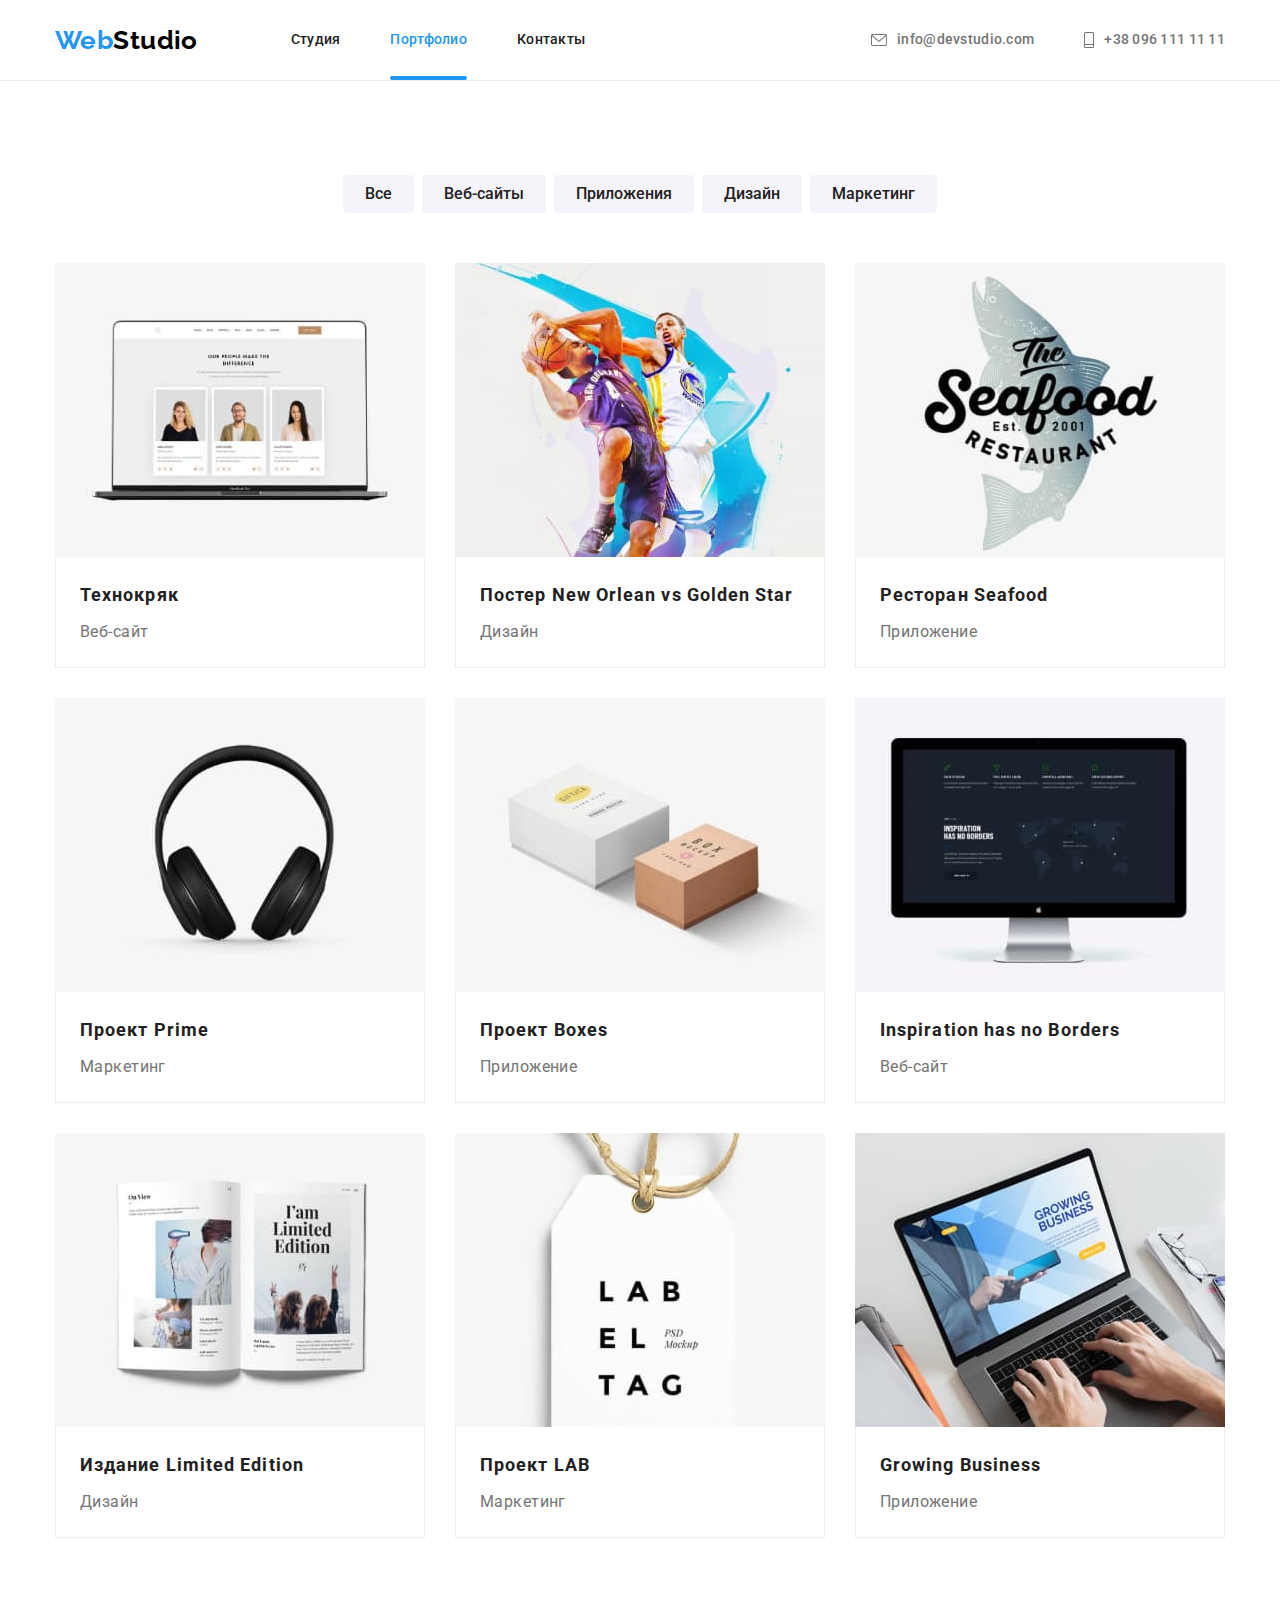
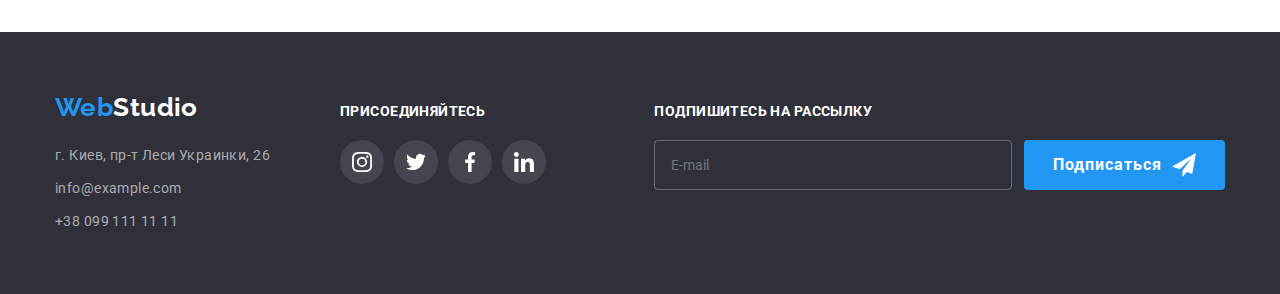
==== portfolio.html @ 94fa4ec6 "adds files hw7" ====
<!DOCTYPE html>
<html lang="ru">
  <head>
    <meta charset="UTF-8" />
    <meta http-equiv="X-UA-Compatible" content="IE=edge" />
    <meta name="viewport" content="width=device-width, initial-scale=1.0" />
    <title>Document</title>
    <link rel="preconnect" href="https://fonts.googleapis.com" />
    <link rel="preconnect" href="https://fonts.gstatic.com" crossorigin />
    <link
      href="https://fonts.googleapis.com/css2?family=Raleway:wght@700&family=Roboto:wght@400;500;700;900&display=swap"
      rel="stylesheet"
    />
    <link rel="stylesheet" href="./css/main.min.css" />
  </head>
  <body>
    <!-------------- Header ------------------->
    <header class="header">
      <div class="container header__container">
        <a class="logo header__logo" href="./index.html"
          >Web<span class="logo__dark">Studio</span></a
        >
        <nav class="nav">
          <ul class="nav__list">
            <li class="nav__item">
              <a class="nav__link" href="./index.html">Студия</a>
            </li>
            <li class="nav__item">
              <a class="nav__link nav__link--current" href="./portfolio.html"
                >Портфолио</a
              >
            </li>
            <li class="nav__item">
              <a class="nav__link" href="">Контакты</a>
            </li>
          </ul>
        </nav>
        <ul class="contact header__contact">
          <li class="contact__item">
            <a class="contact__link" href="mailto:info@devstudio.com">
              <svg class="contact__icon" width="16px" height="12px">
                <use href="img/sprite.svg#icon-post"></use>
              </svg>
              info@devstudio.com</a
            >
          </li>
          <li class="contact__item">
            <a class="contact__link" href="tel:+380961111111">
              <svg class="contact__icon" width="10px" height="16px">
                <use href="img/sprite.svg#icon-tel"></use>
              </svg>
              +38 096 111 11 11</a
            >
          </li>
        </ul>
      </div>
    </header>
    <main>
      <!-- ----------------galery----------------- -->
      <section class="section">
        <div class="container">
          <h1 class="section__title visually-hidden">Галерея работ</h1>
          <ul class="portfolio-menu list">
            <li class="portfolio-menu__item">
              <button class="portfolio-menu__button" type="button">Все</button>
            </li>
            <li class="portfolio-menu__item">
              <button class="portfolio-menu__button" type="button">
                Веб-сайты
              </button>
            </li>
            <li class="portfolio-menu__item">
              <button class="portfolio-menu__button" type="button">
                Приложения
              </button>
            </li>
            <li class="portfolio-menu__item">
              <button class="portfolio-menu__button" type="button">
                Дизайн
              </button>
            </li>
            <li class="portfolio-menu__item">
              <button class="portfolio-menu__button" type="button">
                Маркетинг
              </button>
            </li>
          </ul>
          <ul class="gallery">
            <li class="gallery__item">
              <a class="gallery__link" href="">
                <div class="gallery__overlay">
                  <p class="gallery__overlay-text">
                    Технокряк это современная площадка распространения
                    коронавируса. Компании используют эту платформу для
                    цифрового шпионажа и атак на защищённые сервера конкурентов.
                  </p>
                  <img
                    src="./img/img-galery-1.jpg"
                    alt="ноутбук"
                    width="370"
                    height="294"
                  />
                </div>
                <div class="gallery__thumb">
                  <h2 class="gallery__title">Технокряк</h2>
                  <p class="gallery__text">Веб-сайт</p>
                </div>
              </a>
            </li>
            <li class="gallery__item">
              <a class="gallery__link" href="">
                <div class="gallery__overlay">
                  <p class="gallery__overlay-text">
                    Технокряк это современная площадка распространения
                    коронавируса. Компании используют эту платформу для
                    цифрового шпионажа и атак на защищённые сервера конкурентов.
                  </p>
                  <img
                    src="./img/img-galery-2.jpg"
                    alt="постер с баскетболистами"
                    width="370"
                    height="294"
                  />
                </div>

                <div class="gallery__thumb">
                  <h2 class="gallery__title">
                    Постер <span lang="en">New Orlean vs Golden Star</span>
                  </h2>
                  <p class="gallery__text">Дизайн</p>
                </div>
              </a>
            </li>
            <li class="gallery__item">
              <a class="gallery__link" href="">
                <div class="gallery__overlay">
                  <p class="gallery__overlay-text">
                    Технокряк это современная площадка распространения
                    коронавируса. Компании используют эту платформу для
                    цифрового шпионажа и атак на защищённые сервера конкурентов.
                  </p>
                  <img
                    src="./img/img-galery-3.jpg"
                    alt="логотип ресторана"
                    width="370"
                    height="294"
                  />
                </div>
                <div class="gallery__thumb">
                  <h2 class="gallery__title">
                    Ресторан <span lang="en">Seafood</span>
                  </h2>
                  <p class="gallery__text">Приложение</p>
                </div>
              </a>
            </li>
            <li class="gallery__item">
              <a class="gallery__link" href="">
                <div class="gallery__overlay">
                  <p class="gallery__overlay-text">
                    Технокряк это современная площадка распространения
                    коронавируса. Компании используют эту платформу для
                    цифрового шпионажа и атак на защищённые сервера конкурентов.
                  </p>
                  <img
                    src="./img/img-galery-4.jpg"
                    alt="наушники"
                    width="370"
                    height="294"
                  />
                </div>
                <div class="gallery__thumb">
                  <h2 class="gallery__title">
                    Проект <span lang="en">Prime</span>
                  </h2>
                  <p class="gallery__text">Маркетинг</p>
                </div>
              </a>
            </li>
            <li class="gallery__item">
              <a class="gallery__link" href="">
                <div class="gallery__overlay">
                  <p class="gallery__overlay-text">
                    Технокряк это современная площадка распространения
                    коронавируса. Компании используют эту платформу для
                    цифрового шпионажа и атак на защищённые сервера конкурентов.
                  </p>
                  <img
                    src="./img/img-galery-5.jpg"
                    alt="две коробки"
                    width="370"
                    height="294"
                  />
                </div>
                <div class="gallery__thumb">
                  <h2 class="gallery__title">
                    Проект <span lang="en">Boxes</span>
                  </h2>
                  <p class="gallery__text">Приложение</p>
                </div>
              </a>
            </li>
            <li class="gallery__item">
              <a class="gallery__link" href="">
                <div class="gallery__overlay">
                  <p class="gallery__overlay-text">
                    Технокряк это современная площадка распространения
                    коронавируса. Компании используют эту платформу для
                    цифрового шпионажа и атак на защищённые сервера конкурентов.
                  </p>
                  <img
                    src="./img/img-galery-6.jpg"
                    alt="монитор"
                    width="370"
                    height="294"
                  />
                </div>
                <div class="gallery__thumb">
                  <h2 class="gallery__title">
                    <span lang="en">Inspiration has no Borders</span>
                  </h2>
                  <p class="gallery__text">Веб-сайт</p>
                </div>
              </a>
            </li>
            <li class="gallery__item">
              <a class="gallery__link" href="">
                <div class="gallery__overlay">
                  <p class="gallery__overlay-text">
                    Технокряк это современная площадка распространения
                    коронавируса. Компании используют эту платформу для
                    цифрового шпионажа и атак на защищённые сервера конкурентов.
                  </p>
                  <img
                    src="./img/img-galery-7.jpg"
                    alt="открытый журнал"
                    width="370"
                    height="294"
                  />
                </div>
                <div class="gallery__thumb">
                  <h2 class="gallery__title">
                    Издание <span lang="en">Limited Edition</span>
                  </h2>
                  <p class="gallery__text">Дизайн</p>
                </div>
              </a>
            </li>
            <li class="gallery__item">
              <a class="gallery__link" href="">
                <div class="gallery__overlay">
                  <p class="gallery__overlay-text">
                    Технокряк это современная площадка распространения
                    коронавируса. Компании используют эту платформу для
                    цифрового шпионажа и атак на защищённые сервера конкурентов.
                  </p>
                  <img
                    src="./img/img-galery-8.jpg"
                    alt="бирка"
                    width="370"
                    height="294"
                  />
                </div>
                <div class="gallery__thumb">
                  <h2 class="gallery__title">
                    Проект <span lang="en">LAB</span>
                  </h2>
                  <p class="gallery__text">Маркетинг</p>
                </div>
              </a>
            </li>
            <li class="gallery__item">
              <a class="gallery__link" href="">
                <div class="gallery__overlay">
                  <p class="gallery__overlay-text">
                    Технокряк это современная площадка распространения
                    коронавируса. Компании используют эту платформу для
                    цифрового шпионажа и атак на защищённые сервера конкурентов.
                  </p>
                  <img
                    src="./img/img-galery-9.jpg"
                    alt="человек с ноутбуком"
                    width="370"
                    height="294"
                  />
                </div>
                <div class="gallery__thumb">
                  <h2 class="gallery__title">
                    <span lang="en">Growing Business</span>
                  </h2>
                  <p class="gallery__text">Приложение</p>
                </div>
              </a>
            </li>
          </ul>
        </div>
      </section>
    </main>

    <!-- footer -->
    <footer class="footer">
      <div class="container footer__container">
        <div class="footer__address">
          <a class="logo" href="./index.html"
            >Web<span class="logo__light">Studio</span></a
          >
          <address>
            <ul class="address">
              <li class="address__item">
                <a
                  class="address__link address__link--ofice"
                  href="https://www.google.com/maps/d/viewer?msa=0&mid=10uSM3H-mIU3GznYo2szRIEphczw&ll=50.42732700000001%2C30.538092&z=17"
                  target="_blank"
                  rel="noreferrer noopener"
                  >г. Киев, пр-т Леси Украинки, 26
                </a>
              </li>
              <li class="address__item">
                <a class="address__link" href="mailto:info@example.com"
                  >info@example.com</a
                >
              </li>
              <li class="address__item">
                <a class="address__link" href="tel:+380991111111"
                  >+38 099 111 11 11</a
                >
              </li>
            </ul>
          </address>
        </div>
        <div class="follow">
          <b class="follow__title">присоединяйтесь</b>
          <ul class="social">
            <li class="social__item">
              <a class="social__link social__link--footer" href="">
                <svg class="social__icon" width="20" height="20">
                  <use href="./img/sprite.svg#icon-instagram"></use>
                </svg>
              </a>
            </li>
            <li class="social__item">
              <a class="social__link social__link--footer" href="">
                <svg class="social__icon" width="20" height="20">
                  <use href="./img/sprite.svg#icon-twitter"></use>
                </svg>
              </a>
            </li>
            <li class="social__item">
              <a class="social__link social__link--footer" href="">
                <svg class="follow__icon" width="20" height="20">
                  <use href="./img/sprite.svg#icon-facebook"></use>
                </svg>
              </a>
            </li>
            <li class="social__item">
              <a class="social__link social__link--footer" href="">
                <svg class="socialicon" width="20" height="20">
                  <use href="./img/sprite.svg#icon-linkedin"></use>
                </svg>
              </a>
            </li>
          </ul>
        </div>
        <div class="mailing">
          <b class="mailing__title">Подпишитесь на рассылку</b>
          <form class="mailing__form">
            <label>
              <input
                class="mailing__input"
                type="email"
                name="email"
                placeholder="E-mail"
              />
            </label>
            <button class="mailing__button" type="submit">
              Подписаться
              <svg class="mailing-button-icon" width="24" height="24">
                <use href="img/sprite.svg#icon-send"></use>
              </svg>
            </button>
          </form>
        </div>
      </div>
    </footer>
  </body>
</html>
---- css/main.min.css ----
/*! modern-normalize v1.1.0 | MIT License | https://github.com/sindresorhus/modern-normalize */*,::before,::after{-webkit-box-sizing:border-box;box-sizing:border-box}html{line-height:1.15;-webkit-text-size-adjust:100%;-moz-tab-size:4;-o-tab-size:4;tab-size:4}body{margin:0;font-family:system-ui,-apple-system,"Segoe UI",Roboto,Helvetica,Arial,sans-serif,"Apple Color Emoji","Segoe UI Emoji"}hr{height:0;color:inherit}abbr[title]{-webkit-text-decoration:underline dotted;text-decoration:underline dotted}b,strong{font-weight:bolder}code,kbd,samp,pre{font-family:ui-monospace, SFMono-Regular, Consolas, 'Liberation Mono', Menlo, monospace;font-size:1em}small{font-size:80%}sub,sup{font-size:75%;line-height:0;position:relative;vertical-align:baseline}sub{bottom:-0.25em}sup{top:-0.5em}table{text-indent:0;border-color:inherit}button,input,optgroup,select,textarea{font-family:inherit;font-size:100%;line-height:1.15;margin:0}button,select{text-transform:none}button,[type='button'],[type='reset'],[type='submit']{-webkit-appearance:button}::-moz-focus-inner{border-style:none;padding:0}:-moz-focusring{outline:1px dotted ButtonText}:-moz-ui-invalid{box-shadow:none}legend{padding:0}progress{vertical-align:baseline}::-webkit-inner-spin-button,::-webkit-outer-spin-button{height:auto}[type='search']{-webkit-appearance:textfield;outline-offset:-2px}::-webkit-search-decoration{-webkit-appearance:none}::-webkit-file-upload-button{-webkit-appearance:button;font:inherit}summary{display:list-item}.visually-hidden{position:absolute;white-space:nowrap;width:1px;height:1px;overflow:hidden;border:0;padding:0;clip:rect(0);-webkit-clip-path:inset(50%);clip-path:inset(50%);margin:-1px}body{color:#757575;font-family:Roboto, sans-serif;font-size:14px;line-height:1.71;letter-spacing:0.03em}h1,h2,h3,ul,p{margin:0px;padding:0px}ul{list-style:none}a{text-decoration:none}img{display:block}.container{width:1200px;padding-left:15px;padding-right:15px;margin-left:auto;margin-right:auto}.section{padding-top:94px;padding-bottom:94px}.section__title{color:#212121;font-weight:700;font-size:36px;line-height:1.17;text-align:center}.header{border-bottom:1px solid #ececec}.header__container{display:-webkit-box;display:-ms-flexbox;display:flex;-webkit-box-align:center;-ms-flex-align:center;align-items:center}.nav{margin-left:93px}.nav__list{display:-webkit-box;display:-ms-flexbox;display:flex}.nav__item:not(last-child){margin-right:50px}.nav__link{position:relative;display:block;padding:32px 0;text-decoration:none;color:#212121;font-weight:500;line-height:1.14;letter-spacing:0.02em;-webkit-transition:color 250ms cubic-bezier(0.4, 0, 0.2, 1);transition:color 250ms cubic-bezier(0.4, 0, 0.2, 1)}.nav__link:hover,.nav__link:focus{color:#2196f3}.nav__link--current{color:#2196f3}.nav__link--current::after{position:absolute;bottom:0;left:0;content:"";display:block;width:100%;height:4px;border-radius:2px;background-color:#2196f3}.contact{display:-webkit-box;display:-ms-flexbox;display:flex;margin-left:auto}.contact__item:not(:last-child){margin-right:50px}.contact__icon{fill:currentColor;margin-right:10px}.contact__link{color:#757575;display:-webkit-box;display:-ms-flexbox;display:flex;-webkit-box-align:center;-ms-flex-align:center;align-items:center;font-weight:500;font-size:14px;line-height:1.14;letter-spacing:0.02em;-webkit-transition:color 250ms cubic-bezier(0.4, 0, 0.2, 1);transition:color 250ms cubic-bezier(0.4, 0, 0.2, 1)}.contact__link:hover,.contact__link:focus{color:#2196f3}.logo{color:#2196f3;font-family:Raleway, sans-serif;font-weight:700;font-size:26px;line-height:1.19}.logo__dark{color:#000}.logo__light{color:#fff}.hero{max-width:1600px;margin-left:auto;margin-right:auto;padding:200px 0;background-color:#2f303a;text-align:center;background-image:-webkit-gradient(linear, left top, right top, from(rgba(47,48,58,0.4)), to(rgba(47,48,58,0.4))),url(../img/hero.jpg);background-image:linear-gradient(to right, rgba(47,48,58,0.4), rgba(47,48,58,0.4)),url(../img/hero.jpg);background-repeat:no-repeat;background-position:center;background-size:cover}.hero__title{width:696px;color:#fff;font-weight:900;font-size:44px;line-height:1.36;letter-spacing:0.06em;text-transform:uppercase;margin-left:auto;margin-right:auto}.hero__button{color:#fff;background-color:#2196f3;min-width:200px;padding:10px 32px;border-radius:4px;margin-top:30px;font-weight:700;font-size:16px;line-height:1.88;letter-spacing:0.06em;cursor:pointer;border:none;-webkit-transition:background-color 250ms cubic-bezier(0.4, 0, 0.2, 1);transition:background-color 250ms cubic-bezier(0.4, 0, 0.2, 1)}.hero__button:hover,.hero__button:focus{background-color:#188ce8}.features{display:-webkit-box;display:-ms-flexbox;display:flex}.features__item:not(:last-child){margin-right:30px}.features__title{margin-bottom:10px;color:#212121;text-transform:uppercase;font-weight:700;font-size:14px;line-height:1.14}.features__icon-box{display:-webkit-box;display:-ms-flexbox;display:flex;-webkit-box-align:center;-ms-flex-align:center;align-items:center;-webkit-box-pack:center;-ms-flex-pack:center;justify-content:center;margin-bottom:30px;background-color:#f5f4fa;height:120px}.section--no-padding-top{padding-top:0}.works{display:-webkit-box;display:-ms-flexbox;display:flex;margin-top:50px}.works__item:not(:last-child){margin-right:30px}.works__title{position:absolute;left:0;bottom:0;width:100%;font-family:Roboto;height:70px;display:-webkit-box;display:-ms-flexbox;display:flex;-webkit-box-pack:center;-ms-flex-pack:center;justify-content:center;-webkit-box-align:center;-ms-flex-align:center;align-items:center;font-weight:700;font-size:14px;line-height:1.43;letter-spacing:0.03em;text-transform:uppercase;color:#fff;background-color:rgba(47,48,58,0.8)}.works__item{position:relative}.section--bgc{background-color:#f5f4fa}.team{display:-webkit-box;display:-ms-flexbox;display:flex;margin-top:50px}.team__item:not(:last-child){margin-right:30px}.team__item{background-color:#fff;-webkit-box-shadow:0px 1px 3px rgba(0,0,0,0.12),0px 1px 1px rgba(0,0,0,0.14),0px 2px 1px rgba(0,0,0,0.2);box-shadow:0px 1px 3px rgba(0,0,0,0.12),0px 1px 1px rgba(0,0,0,0.14),0px 2px 1px rgba(0,0,0,0.2);border-radius:0px 0px 4px 4px}.team__title{margin-bottom:10px;color:#212121;font-weight:500;font-size:16px;line-height:1.19}.team__text{font-size:16px;line-height:1.19;margin-bottom:16px}.team__description{padding-top:30px;padding-bottom:30px;text-align:center}.social{display:-webkit-box;display:-ms-flexbox;display:flex;-webkit-box-pack:center;-ms-flex-pack:center;justify-content:center}.social__item{width:44px;height:44px;border-radius:50%}.social__item:not(:last-child){margin-right:10px}.social__link{display:-webkit-box;display:-ms-flexbox;display:flex;-webkit-box-pack:center;-ms-flex-pack:center;justify-content:center;-webkit-box-align:center;-ms-flex-align:center;align-items:center;border-radius:50%;width:100%;height:100%;fill:#afb1b8;-webkit-transition:background-color 250ms cubic-bezier(0.4, 0, 0.2, 1),fill 250ms cubic-bezier(0.4, 0, 0.2, 1);transition:background-color 250ms cubic-bezier(0.4, 0, 0.2, 1),fill 250ms cubic-bezier(0.4, 0, 0.2, 1)}.social__link:hover,.social__link:focus{background-color:#2196f3;fill:#fff}.clients{display:-webkit-box;display:-ms-flexbox;display:flex;margin-top:50px}.clients__item{width:170px;height:92px}.clients__item:not(:last-child){margin-right:30px}.clients__link{width:100%;height:100%;display:-webkit-box;display:-ms-flexbox;display:flex;-webkit-box-pack:center;-ms-flex-pack:center;justify-content:center;-webkit-box-align:center;-ms-flex-align:center;align-items:center;fill:#afb1b8;border:1px solid #afb1b8;border-radius:4px;-webkit-transition:fill 250ms cubic-bezier(0.4, 0, 0.2, 1),border 250ms cubic-bezier(0.4, 0, 0.2, 1);transition:fill 250ms cubic-bezier(0.4, 0, 0.2, 1),border 250ms cubic-bezier(0.4, 0, 0.2, 1)}.clients__link:hover,.clients__link:focus{fill:#2196f3;border:1px solid #2196f3}.footer{background-color:#2f303a;padding:60px 0}.footer__container{display:-webkit-box;display:-ms-flexbox;display:flex;-webkit-box-align:baseline;-ms-flex-align:baseline;align-items:baseline}address{margin-top:20px}.address__link{font-style:normal;text-decoration:none;color:rgba(255,255,255,0.6);-webkit-transition:color 250ms cubic-bezier(0.4, 0, 0.2, 1);transition:color 250ms cubic-bezier(0.4, 0, 0.2, 1)}.address__link:hover,.address__link:focus{color:#2196f3}.address__item:not(:last-child){margin-bottom:9px}.address__link--ofice{color:rgba(255,255,255,0.6);-webkit-transition:color 250ms cubic-bezier(0.4, 0, 0.2, 1);transition:color 250ms cubic-bezier(0.4, 0, 0.2, 1)}.address__link--ofice:hover,.address__link--ofice:focus{color:#2196f3}.follow{margin-left:70px}.follow__title{display:block;font-weight:700;font-size:14px;line-height:1.14;letter-spacing:0.03em;text-transform:uppercase;color:#fff;margin-bottom:20px}.social__link--footer{background-color:rgba(255,255,255,0.1);fill:white}.mailing{margin-left:auto}.mailing__form{display:-webkit-box;display:-ms-flexbox;display:flex}.mailing__title{display:block;font-weight:700;font-size:14px;line-height:1.14;letter-spacing:0.03em;text-transform:uppercase;color:#fff;margin-bottom:20px}.mailing__button{display:-webkit-box;display:-ms-flexbox;display:flex;-webkit-box-align:center;-ms-flex-align:center;align-items:center;color:#fff;background-color:#2196f3;margin-left:12px;padding:10px 29px;border-radius:4px;font-weight:700;font-size:16px;line-height:1.88;letter-spacing:0.06em;cursor:pointer;border:none;-webkit-transition:background-color 250ms cubic-bezier(0.4, 0, 0.2, 1);transition:background-color 250ms cubic-bezier(0.4, 0, 0.2, 1)}.mailing__button:hover,.mailing__button:focus{background-color:#188ce8}.mailing-button-icon{margin-left:10px;fill:#fff}.mailing__input{background-color:inherit;width:358px;height:50px;border:1px solid rgba(255,255,255,0.3);border-radius:4px;padding:15px 16px}.portfolio-menu{display:-webkit-box;display:-ms-flexbox;display:flex;-webkit-box-pack:center;-ms-flex-pack:center;justify-content:center;margin-bottom:50px}.portfolio-menu__item:not(:last-child){margin-right:8px}.portfolio-menu__button{color:#212121;background-color:#f5f4fa;cursor:pointer;border-radius:4px;border:transparent;font-weight:500;font-size:16px;line-height:1.63;padding:6px 22px;-webkit-transition:color 250ms cubic-bezier(0.4, 0, 0.2, 1),background-color 250ms cubic-bezier(0.4, 0, 0.2, 1),-webkit-box-shadow 250ms cubic-bezier(0.4, 0, 0.2, 1);transition:color 250ms cubic-bezier(0.4, 0, 0.2, 1),background-color 250ms cubic-bezier(0.4, 0, 0.2, 1),-webkit-box-shadow 250ms cubic-bezier(0.4, 0, 0.2, 1);transition:color 250ms cubic-bezier(0.4, 0, 0.2, 1),background-color 250ms cubic-bezier(0.4, 0, 0.2, 1),box-shadow 250ms cubic-bezier(0.4, 0, 0.2, 1);transition:color 250ms cubic-bezier(0.4, 0, 0.2, 1),background-color 250ms cubic-bezier(0.4, 0, 0.2, 1),box-shadow 250ms cubic-bezier(0.4, 0, 0.2, 1),-webkit-box-shadow 250ms cubic-bezier(0.4, 0, 0.2, 1)}.portfolio-menu__button:hover,.portfolio-menu__button:focus{color:#fff;background-color:#2196f3;-webkit-box-shadow:0px 3px 1px rgba(0,0,0,0.1),0px 1px 2px rgba(0,0,0,0.08),0px 2px 2px rgba(0,0,0,0.12);box-shadow:0px 3px 1px rgba(0,0,0,0.1),0px 1px 2px rgba(0,0,0,0.08),0px 2px 2px rgba(0,0,0,0.12)}.gallery{display:-webkit-box;display:-ms-flexbox;display:flex;-ms-flex-wrap:wrap;flex-wrap:wrap}.gallery__item{width:calc((100% - 60px) / 3);margin-right:30px;margin-bottom:30px;background-color:#fff}.gallery__item:nth-child(3n){margin-right:0px}.gallery__item:nth-last-child(-n+3){margin-bottom:0px}.gallery__overlay-text{position:absolute;width:100%;height:100%;padding:63px 24px;font-size:18px;line-height:1.56;letter-spacing:0.03em;color:white;background-color:rgba(33,150,243,0.9);-webkit-transform:translateY(100%);transform:translateY(100%);-webkit-transition:-webkit-transform 250ms cubic-bezier(0.4, 0, 0.2, 1);transition:-webkit-transform 250ms cubic-bezier(0.4, 0, 0.2, 1);transition:transform 250ms cubic-bezier(0.4, 0, 0.2, 1);transition:transform 250ms cubic-bezier(0.4, 0, 0.2, 1), -webkit-transform 250ms cubic-bezier(0.4, 0, 0.2, 1)}.gallery__link:hover .gallery__overlay-text,.gallery__link:focus .gallery__overlay-text{-webkit-transform:translateY(0);transform:translateY(0)}.gallery__overlay{position:relative;overflow:hidden}.gallery__link{display:block;font-style:normal;text-decoration:none;color:inherit;-webkit-transition:-webkit-box-shadow 250ms cubic-bezier(0.4, 0, 0.2, 1);transition:-webkit-box-shadow 250ms cubic-bezier(0.4, 0, 0.2, 1);transition:box-shadow 250ms cubic-bezier(0.4, 0, 0.2, 1);transition:box-shadow 250ms cubic-bezier(0.4, 0, 0.2, 1), -webkit-box-shadow 250ms cubic-bezier(0.4, 0, 0.2, 1)}.gallery__link:hover,.gallery__link:focus{-webkit-box-shadow:0px 1px 1px rgba(0,0,0,0.12),0px 4px 4px rgba(0,0,0,0.06),1px 4px 6px rgba(0,0,0,0.16);box-shadow:0px 1px 1px rgba(0,0,0,0.12),0px 4px 4px rgba(0,0,0,0.06),1px 4px 6px rgba(0,0,0,0.16)}.gallery__thumb{padding:20px 24px;border-bottom:1px solid #eeeeee;border-left:1px solid #eeeeee;border-right:1px solid #eeeeee}.gallery__title{color:#212121;font-weight:700;font-size:18px;line-height:2;letter-spacing:0.06em;margin-bottom:4px}.gallery__text{font-size:16px;line-height:1.88}.backdrop{position:fixed;top:0;left:0;width:100%;height:100%;background-color:rgba(0,0,0,0.2);opacity:1;-webkit-transition:opacity 250ms cubic-bezier(0.4, 0, 0.2, 1);transition:opacity 250ms cubic-bezier(0.4, 0, 0.2, 1)}.backdrop.is-hidden{visibility:hidden;opacity:0;pointer-events:none}.backdrop.is-hidden .modal{-webkit-transform:translate(-50%, -50%) scale(0.75);transform:translate(-50%, -50%) scale(0.75)}.modal{position:absolute;left:50%;top:50%;width:528px;height:581px;border-radius:4px;background-color:#fff;-webkit-transform:translate(-50%, -50%) scale(1);transform:translate(-50%, -50%) scale(1);-webkit-transition:visibility 2500ms cubic-bezier(0.4, 0, 0.2, 1),-webkit-transform 250ms cubic-bezier(0.4, 0, 0.2, 1);transition:visibility 2500ms cubic-bezier(0.4, 0, 0.2, 1),-webkit-transform 250ms cubic-bezier(0.4, 0, 0.2, 1);transition:transform 250ms cubic-bezier(0.4, 0, 0.2, 1),visibility 2500ms cubic-bezier(0.4, 0, 0.2, 1);transition:transform 250ms cubic-bezier(0.4, 0, 0.2, 1),visibility 2500ms cubic-bezier(0.4, 0, 0.2, 1),-webkit-transform 250ms cubic-bezier(0.4, 0, 0.2, 1)}.button__modal{position:absolute;right:8px;top:8px;width:30px;height:30px;background-color:#fff;border-radius:50%;border:1px solid rgba(0,0,0,0.1);display:-webkit-box;display:-ms-flexbox;display:flex;-webkit-box-align:center;-ms-flex-align:center;align-items:center;-webkit-box-pack:center;-ms-flex-pack:center;justify-content:center;outline:none;cursor:pointer;-webkit-transition:outline 250ms cubic-bezier(0.4, 0, 0.2, 1);transition:outline 250ms cubic-bezier(0.4, 0, 0.2, 1)}.button__modal:focus,.button__modal:hover{border:1px solid #2196f3}.form{display:-webkit-box;display:-ms-flexbox;display:flex;-webkit-box-orient:vertical;-webkit-box-direction:normal;-ms-flex-direction:column;flex-direction:column;-webkit-box-align:center;-ms-flex-align:center;align-items:center;padding:40px}.form__title{margin-bottom:12px;font-weight:700;font-size:20px;line-height:1.15;letter-spacing:0.03em;color:#212121}.form__field{position:relative;display:-webkit-box;display:-ms-flexbox;display:flex;width:100%;-webkit-box-orient:vertical;-webkit-box-direction:normal;-ms-flex-direction:column;flex-direction:column;margin-bottom:10px}.form__input{height:40px;padding:0 0 0 35px;border:1px solid rgba(33,33,33,0.2);border-radius:4px;outline:none;-webkit-transition:outline 250ms cubic-bezier(0.4, 0, 0.2, 1);transition:outline 250ms cubic-bezier(0.4, 0, 0.2, 1)}.form__input:focus{border:1px solid #2196f3}.form__icon{position:absolute;left:15px;bottom:14px;-webkit-transition:fill 250ms cubic-bezier(0.4, 0, 0.2, 1);transition:fill 250ms cubic-bezier(0.4, 0, 0.2, 1)}.form__field:focus-within .form__icon{fill:#2196f3}.form__label{display:block;margin-bottom:4px;font-size:12px;line-height:1.17;letter-spacing:0.01em}.comment{width:100%;margin-bottom:20px}.comment__input{display:block;height:120px;width:100%;padding:12px 16px;resize:none;border:1px solid rgba(33,33,33,0.2);border-radius:4px;outline:none;-webkit-transition:outline 250ms cubic-bezier(0.4, 0, 0.2, 1);transition:outline 250ms cubic-bezier(0.4, 0, 0.2, 1)}.comment__input:focus{border:1px solid #2196f3}.checkbox{display:-webkit-box;display:-ms-flexbox;display:flex;-webkit-box-align:center;-ms-flex-align:center;align-items:center;margin-bottom:30px}.checkbox__icon{display:-webkit-box;display:-ms-flexbox;display:flex;-webkit-box-align:center;-ms-flex-align:center;align-items:center;width:16px;height:15px;border:2px solid #212121;border-radius:4px;fill:#fff;margin-right:8px}.checkbox__input:checked+.checkbox__icon{background-color:#2196f3;border:transparent}.checkbox__input{-webkit-appearance:none;-moz-appearance:none;appearance:none}.form__link{display:inline-block;text-decoration:underline;color:#2196f3}.form__button{color:#fff;background-color:#2196f3;padding:10px 55px;border-radius:4px;font-weight:700;font-size:16px;line-height:1.88;letter-spacing:0.06em;cursor:pointer;border:transparent;-webkit-transition:background-color 250ms cubic-bezier(0.4, 0, 0.2, 1);transition:background-color 250ms cubic-bezier(0.4, 0, 0.2, 1)}.form__button:hover,.form__button:focus{background-color:#188ce8}
/*# sourceMappingURL=main.min.css.map */
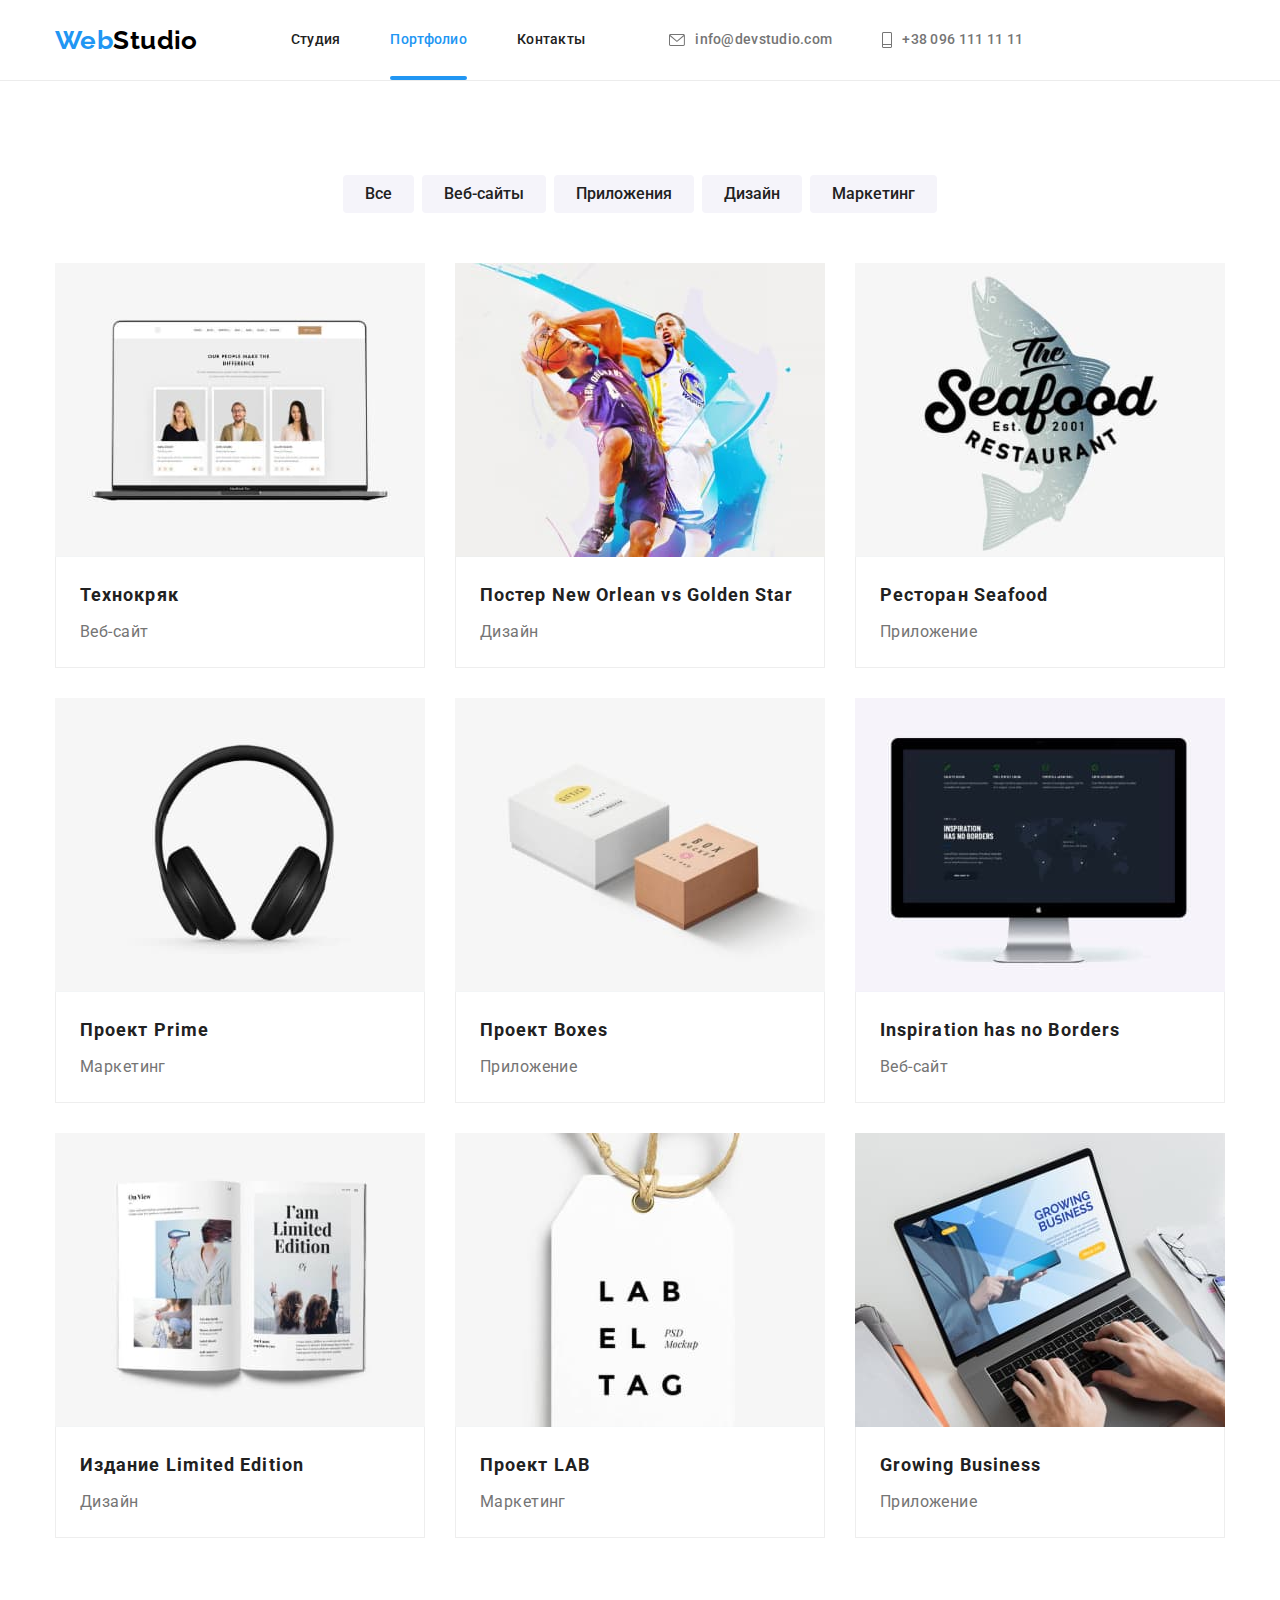
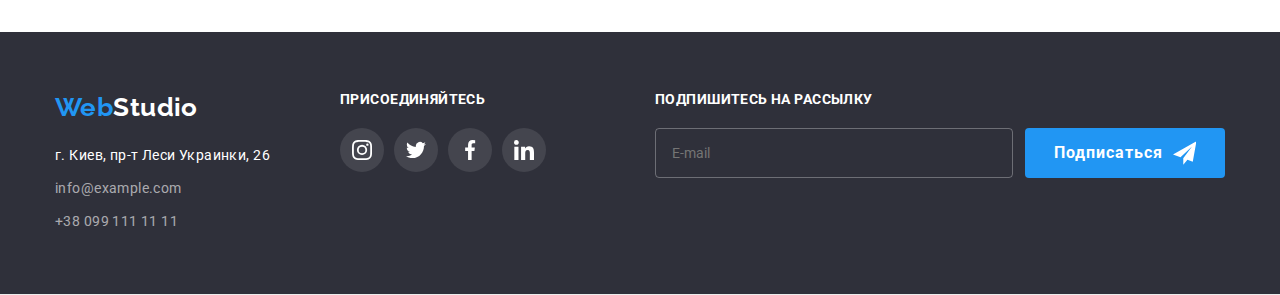
==== commit f401116a: "ad header" ====
--- a/portfolio.html
+++ b/portfolio.html
@@ -15,44 +15,46 @@
   </head>
   <body>
     <!-------------- Header ------------------->
-    <header class="header">
+    <header class="header"><header class="header">
       <div class="container header__container">
-        <a class="logo header__logo" href="./index.html"
-          >Web<span class="logo__dark">Studio</span></a
-        >
-        <nav class="nav">
-          <ul class="nav__list">
-            <li class="nav__item">
-              <a class="nav__link" href="./index.html">Студия</a>
-            </li>
-            <li class="nav__item">
-              <a class="nav__link nav__link--current" href="./portfolio.html"
-                >Портфолио</a
-              >
-            </li>
-            <li class="nav__item">
-              <a class="nav__link" href="">Контакты</a>
+        <a class="logo header__logo" href="./index.html">Web<span class="logo__dark">Studio</span></a>
+        <button class="menu__button" type="button" aria-expanded="false" aria-controls="menu" data-menu-button>
+          <svg class="button__icon" width="40" height="40" aria-label="Переключатель мобильного меню">
+            <use class="button__open" href="./img/sprite.svg#icon-menu_40px"></use>
+            <use class="button__close" href="./img/sprite.svg#icon-close_40px"></use>
+          </svg>
+        </button>
+        <div class="menu" id="menu" data-menu>
+          <nav class="nav">
+            <ul class="nav__list">
+              <li class="nav__item">
+                <a class="nav__link " href="./index.html">Студия</a>
+              </li>
+              <li class="nav__item">
+                <a class="nav__link nav__link--current" href="./portfolio.html">Портфолио</a>
+              </li>
+              <li class="nav__item">
+                <a class="nav__link" href="">Контакты</a>
+              </li>
+            </ul>
+          </nav>
+          <ul class="contact header__contact">
+            <li class="contact__item">
+              <a class="contact__link" href="mailto:info@devstudio.com">
+                <svg class="contact__icon" width="16px" height="12px">
+                  <use href="img/sprite.svg#icon-post"></use>
+                </svg>
+                info@devstudio.com</a>
+            </li>
+            <li class="contact__item">
+              <a class="contact__link" href="tel:+380961111111">
+                <svg class="contact__icon" width="10px" height="16px">
+                  <use href="img/sprite.svg#icon-tel"></use>
+                </svg>
+                +38 096 111 11 11</a>
             </li>
           </ul>
-        </nav>
-        <ul class="contact header__contact">
-          <li class="contact__item">
-            <a class="contact__link" href="mailto:info@devstudio.com">
-              <svg class="contact__icon" width="16px" height="12px">
-                <use href="img/sprite.svg#icon-post"></use>
-              </svg>
-              info@devstudio.com</a
-            >
-          </li>
-          <li class="contact__item">
-            <a class="contact__link" href="tel:+380961111111">
-              <svg class="contact__icon" width="10px" height="16px">
-                <use href="img/sprite.svg#icon-tel"></use>
-              </svg>
-              +38 096 111 11 11</a
-            >
-          </li>
-        </ul>
+        </div>
       </div>
     </header>
     <main>
@@ -382,5 +384,6 @@
         </div>
       </div>
     </footer>
+    <script src="./js/mobile-menu.js"></script>
   </body>
 </html>
--- a/css/main.min.css
+++ b/css/main.min.css
@@ -3,5 +3,5 @@
  Consolas,  'Liberation Mono',  Menlo,- monospace;font-size:1em}small{font-size:80%}sub,sup{font-size:75%;line-height:0;position:relative;vertical-align:baseline}sub{bottom:-0.25em}sup{top:-0.5em}table{text-indent:0;border-color:inherit}button,input,optgroup,select,textarea{font-family:inherit;font-size:100%;line-height:1.15;margin:0}button,select{text-transform:none}button,[type='button'],[type='reset'],[type='submit']{-webkit-appearance:button}::-moz-focus-inner{border-style:none;padding:0}:-moz-focusring{outline:1px dotted ButtonText}:-moz-ui-invalid{box-shadow:none}legend{padding:0}progress{vertical-align:baseline}::-webkit-inner-spin-button,::-webkit-outer-spin-button{height:auto}[type='search']{-webkit-appearance:textfield;outline-offset:-2px}::-webkit-search-decoration{-webkit-appearance:none}::-webkit-file-upload-button{-webkit-appearance:button;font:inherit}summary{display:list-item}.visually-hidden{position:absolute;white-space:nowrap;width:1px;height:1px;overflow:hidden;border:0;padding:0;clip:rect(0);-webkit-clip-path:inset(50%);clip-path:inset(50%);margin:-1px}body{color:#757575;font-family:Roboto, sans-serif;font-size:14px;line-height:1.71;letter-spacing:0.03em}h1,h2,h3,ul,p{margin:0px;padding:0px}ul{list-style:none}a{text-decoration:none}img{display:block}.container{width:1200px;padding-left:15px;padding-right:15px;margin-left:auto;margin-right:auto}.section{padding-top:94px;padding-bottom:94px}.section__title{color:#212121;font-weight:700;font-size:36px;line-height:1.17;text-align:center}.header{border-bottom:1px solid #ececec}.header__container{display:-webkit-box;display:-ms-flexbox;display:flex;-webkit-box-align:center;-ms-flex-align:center;align-items:center}.nav{margin-left:93px}.nav__list{display:-webkit-box;display:-ms-flexbox;display:flex}.nav__item:not(last-child){margin-right:50px}.nav__link{position:relative;display:block;padding:32px 0;text-decoration:none;color:#212121;font-weight:500;line-height:1.14;letter-spacing:0.02em;-webkit-transition:color 250ms cubic-bezier(0.4, 0, 0.2, 1);transition:color 250ms cubic-bezier(0.4, 0, 0.2, 1)}.nav__link:hover,.nav__link:focus{color:#2196f3}.nav__link--current{color:#2196f3}.nav__link--current::after{position:absolute;bottom:0;left:0;content:"";display:block;width:100%;height:4px;border-radius:2px;background-color:#2196f3}.contact{display:-webkit-box;display:-ms-flexbox;display:flex;margin-left:auto}.contact__item:not(:last-child){margin-right:50px}.contact__icon{fill:currentColor;margin-right:10px}.contact__link{color:#757575;display:-webkit-box;display:-ms-flexbox;display:flex;-webkit-box-align:center;-ms-flex-align:center;align-items:center;font-weight:500;font-size:14px;line-height:1.14;letter-spacing:0.02em;-webkit-transition:color 250ms cubic-bezier(0.4, 0, 0.2, 1);transition:color 250ms cubic-bezier(0.4, 0, 0.2, 1)}.contact__link:hover,.contact__link:focus{color:#2196f3}.logo{color:#2196f3;font-family:Raleway, sans-serif;font-weight:700;font-size:26px;line-height:1.19}.logo__dark{color:#000}.logo__light{color:#fff}.hero{max-width:1600px;margin-left:auto;margin-right:auto;padding:200px 0;background-color:#2f303a;text-align:center;background-image:-webkit-gradient(linear, left top, right top, from(rgba(47,48,58,0.4)), to(rgba(47,48,58,0.4))),url(../img/hero.jpg);background-image:linear-gradient(to right, rgba(47,48,58,0.4), rgba(47,48,58,0.4)),url(../img/hero.jpg);background-repeat:no-repeat;background-position:center;background-size:cover}.hero__title{width:696px;color:#fff;font-weight:900;font-size:44px;line-height:1.36;letter-spacing:0.06em;text-transform:uppercase;margin-left:auto;margin-right:auto}.hero__button{color:#fff;background-color:#2196f3;min-width:200px;padding:10px 32px;border-radius:4px;margin-top:30px;font-weight:700;font-size:16px;line-height:1.88;letter-spacing:0.06em;cursor:pointer;border:none;-webkit-transition:background-color 250ms cubic-bezier(0.4, 0, 0.2, 1);transition:background-color 250ms cubic-bezier(0.4, 0, 0.2, 1)}.hero__button:hover,.hero__button:focus{background-color:#188ce8}.features{display:-webkit-box;display:-ms-flexbox;display:flex}.features__item:not(:last-child){margin-right:30px}.features__title{margin-bottom:10px;color:#212121;text-transform:uppercase;font-weight:700;font-size:14px;line-height:1.14}.features__icon-box{display:-webkit-box;display:-ms-flexbox;display:flex;-webkit-box-align:center;-ms-flex-align:center;align-items:center;-webkit-box-pack:center;-ms-flex-pack:center;justify-content:center;margin-bottom:30px;background-color:#f5f4fa;height:120px}.section--no-padding-top{padding-top:0}.works{display:-webkit-box;display:-ms-flexbox;display:flex;margin-top:50px}.works__item:not(:last-child){margin-right:30px}.works__title{position:absolute;left:0;bottom:0;width:100%;font-family:Roboto;height:70px;display:-webkit-box;display:-ms-flexbox;display:flex;-webkit-box-pack:center;-ms-flex-pack:center;justify-content:center;-webkit-box-align:center;-ms-flex-align:center;align-items:center;font-weight:700;font-size:14px;line-height:1.43;letter-spacing:0.03em;text-transform:uppercase;color:#fff;background-color:rgba(47,48,58,0.8)}.works__item{position:relative}.section--bgc{background-color:#f5f4fa}.team{display:-webkit-box;display:-ms-flexbox;display:flex;margin-top:50px}.team__item:not(:last-child){margin-right:30px}.team__item{background-color:#fff;-webkit-box-shadow:0px 1px 3px rgba(0,0,0,0.12),0px 1px 1px rgba(0,0,0,0.14),0px 2px 1px rgba(0,0,0,0.2);box-shadow:0px 1px 3px rgba(0,0,0,0.12),0px 1px 1px rgba(0,0,0,0.14),0px 2px 1px rgba(0,0,0,0.2);border-radius:0px 0px 4px 4px}.team__title{margin-bottom:10px;color:#212121;font-weight:500;font-size:16px;line-height:1.19}.team__text{font-size:16px;line-height:1.19;margin-bottom:16px}.team__description{padding-top:30px;padding-bottom:30px;text-align:center}.social{display:-webkit-box;display:-ms-flexbox;display:flex;-webkit-box-pack:center;-ms-flex-pack:center;justify-content:center}.social__item{width:44px;height:44px;border-radius:50%}.social__item:not(:last-child){margin-right:10px}.social__link{display:-webkit-box;display:-ms-flexbox;display:flex;-webkit-box-pack:center;-ms-flex-pack:center;justify-content:center;-webkit-box-align:center;-ms-flex-align:center;align-items:center;border-radius:50%;width:100%;height:100%;fill:#afb1b8;-webkit-transition:background-color 250ms cubic-bezier(0.4, 0, 0.2, 1),fill 250ms cubic-bezier(0.4, 0, 0.2, 1);transition:background-color 250ms cubic-bezier(0.4, 0, 0.2, 1),fill 250ms cubic-bezier(0.4, 0, 0.2, 1)}.social__link:hover,.social__link:focus{background-color:#2196f3;fill:#fff}.clients{display:-webkit-box;display:-ms-flexbox;display:flex;margin-top:50px}.clients__item{width:170px;height:92px}.clients__item:not(:last-child){margin-right:30px}.clients__link{width:100%;height:100%;display:-webkit-box;display:-ms-flexbox;display:flex;-webkit-box-pack:center;-ms-flex-pack:center;justify-content:center;-webkit-box-align:center;-ms-flex-align:center;align-items:center;fill:#afb1b8;border:1px solid #afb1b8;border-radius:4px;-webkit-transition:fill 250ms cubic-bezier(0.4, 0, 0.2, 1),border 250ms cubic-bezier(0.4, 0, 0.2, 1);transition:fill 250ms cubic-bezier(0.4, 0, 0.2, 1),border 250ms cubic-bezier(0.4, 0, 0.2, 1)}.clients__link:hover,.clients__link:focus{fill:#2196f3;border:1px solid #2196f3}.footer{background-color:#2f303a;padding:60px 0}.footer__container{display:-webkit-box;display:-ms-flexbox;display:flex;-webkit-box-align:baseline;-ms-flex-align:baseline;align-items:baseline}address{margin-top:20px}.address__link{font-style:normal;text-decoration:none;color:rgba(255,255,255,0.6);-webkit-transition:color 250ms cubic-bezier(0.4, 0, 0.2, 1);transition:color 250ms cubic-bezier(0.4, 0, 0.2, 1)}.address__link:hover,.address__link:focus{color:#2196f3}.address__item:not(:last-child){margin-bottom:9px}.address__link--ofice{color:rgba(255,255,255,0.6);-webkit-transition:color 250ms cubic-bezier(0.4, 0, 0.2, 1);transition:color 250ms cubic-bezier(0.4, 0, 0.2, 1)}.address__link--ofice:hover,.address__link--ofice:focus{color:#2196f3}.follow{margin-left:70px}.follow__title{display:block;font-weight:700;font-size:14px;line-height:1.14;letter-spacing:0.03em;text-transform:uppercase;color:#fff;margin-bottom:20px}.social__link--footer{background-color:rgba(255,255,255,0.1);fill:white}.mailing{margin-left:auto}.mailing__form{display:-webkit-box;display:-ms-flexbox;display:flex}.mailing__title{display:block;font-weight:700;font-size:14px;line-height:1.14;letter-spacing:0.03em;text-transform:uppercase;color:#fff;margin-bottom:20px}.mailing__button{display:-webkit-box;display:-ms-flexbox;display:flex;-webkit-box-align:center;-ms-flex-align:center;align-items:center;color:#fff;background-color:#2196f3;margin-left:12px;padding:10px 29px;border-radius:4px;font-weight:700;font-size:16px;line-height:1.88;letter-spacing:0.06em;cursor:pointer;border:none;-webkit-transition:background-color 250ms cubic-bezier(0.4, 0, 0.2, 1);transition:background-color 250ms cubic-bezier(0.4, 0, 0.2, 1)}.mailing__button:hover,.mailing__button:focus{background-color:#188ce8}.mailing-button-icon{margin-left:10px;fill:#fff}.mailing__input{background-color:inherit;width:358px;height:50px;border:1px solid rgba(255,255,255,0.3);border-radius:4px;padding:15px 16px}.portfolio-menu{display:-webkit-box;display:-ms-flexbox;display:flex;-webkit-box-pack:center;-ms-flex-pack:center;justify-content:center;margin-bottom:50px}.portfolio-menu__item:not(:last-child){margin-right:8px}.portfolio-menu__button{color:#212121;background-color:#f5f4fa;cursor:pointer;border-radius:4px;border:transparent;font-weight:500;font-size:16px;line-height:1.63;padding:6px 22px;-webkit-transition:color 250ms cubic-bezier(0.4, 0, 0.2, 1),background-color 250ms cubic-bezier(0.4, 0, 0.2, 1),-webkit-box-shadow 250ms cubic-bezier(0.4, 0, 0.2, 1);transition:color 250ms cubic-bezier(0.4, 0, 0.2, 1),background-color 250ms cubic-bezier(0.4, 0, 0.2, 1),-webkit-box-shadow 250ms cubic-bezier(0.4, 0, 0.2, 1);transition:color 250ms cubic-bezier(0.4, 0, 0.2, 1),background-color 250ms cubic-bezier(0.4, 0, 0.2, 1),box-shadow 250ms cubic-bezier(0.4, 0, 0.2, 1);transition:color 250ms cubic-bezier(0.4, 0, 0.2, 1),background-color 250ms cubic-bezier(0.4, 0, 0.2, 1),box-shadow 250ms cubic-bezier(0.4, 0, 0.2, 1),-webkit-box-shadow 250ms cubic-bezier(0.4, 0, 0.2, 1)}.portfolio-menu__button:hover,.portfolio-menu__button:focus{color:#fff;background-color:#2196f3;-webkit-box-shadow:0px 3px 1px rgba(0,0,0,0.1),0px 1px 2px rgba(0,0,0,0.08),0px 2px 2px rgba(0,0,0,0.12);box-shadow:0px 3px 1px rgba(0,0,0,0.1),0px 1px 2px rgba(0,0,0,0.08),0px 2px 2px rgba(0,0,0,0.12)}.gallery{display:-webkit-box;display:-ms-flexbox;display:flex;-ms-flex-wrap:wrap;flex-wrap:wrap}.gallery__item{width:calc((100% - 60px) / 3);margin-right:30px;margin-bottom:30px;background-color:#fff}.gallery__item:nth-child(3n){margin-right:0px}.gallery__item:nth-last-child(-n+3){margin-bottom:0px}.gallery__overlay-text{position:absolute;width:100%;height:100%;padding:63px 24px;font-size:18px;line-height:1.56;letter-spacing:0.03em;color:white;background-color:rgba(33,150,243,0.9);-webkit-transform:translateY(100%);transform:translateY(100%);-webkit-transition:-webkit-transform 250ms cubic-bezier(0.4, 0, 0.2, 1);transition:-webkit-transform 250ms cubic-bezier(0.4, 0, 0.2, 1);transition:transform 250ms cubic-bezier(0.4, 0, 0.2, 1);transition:transform 250ms cubic-bezier(0.4, 0, 0.2, 1), -webkit-transform 250ms cubic-bezier(0.4, 0, 0.2, 1)}.gallery__link:hover .gallery__overlay-text,.gallery__link:focus .gallery__overlay-text{-webkit-transform:translateY(0);transform:translateY(0)}.gallery__overlay{position:relative;overflow:hidden}.gallery__link{display:block;font-style:normal;text-decoration:none;color:inherit;-webkit-transition:-webkit-box-shadow 250ms cubic-bezier(0.4, 0, 0.2, 1);transition:-webkit-box-shadow 250ms cubic-bezier(0.4, 0, 0.2, 1);transition:box-shadow 250ms cubic-bezier(0.4, 0, 0.2, 1);transition:box-shadow 250ms cubic-bezier(0.4, 0, 0.2, 1), -webkit-box-shadow 250ms cubic-bezier(0.4, 0, 0.2, 1)}.gallery__link:hover,.gallery__link:focus{-webkit-box-shadow:0px 1px 1px rgba(0,0,0,0.12),0px 4px 4px rgba(0,0,0,0.06),1px 4px 6px rgba(0,0,0,0.16);box-shadow:0px 1px 1px rgba(0,0,0,0.12),0px 4px 4px rgba(0,0,0,0.06),1px 4px 6px rgba(0,0,0,0.16)}.gallery__thumb{padding:20px 24px;border-bottom:1px solid #eeeeee;border-left:1px solid #eeeeee;border-right:1px solid #eeeeee}.gallery__title{color:#212121;font-weight:700;font-size:18px;line-height:2;letter-spacing:0.06em;margin-bottom:4px}.gallery__text{font-size:16px;line-height:1.88}.backdrop{position:fixed;top:0;left:0;width:100%;height:100%;background-color:rgba(0,0,0,0.2);opacity:1;-webkit-transition:opacity 250ms cubic-bezier(0.4, 0, 0.2, 1);transition:opacity 250ms cubic-bezier(0.4, 0, 0.2, 1)}.backdrop.is-hidden{visibility:hidden;opacity:0;pointer-events:none}.backdrop.is-hidden .modal{-webkit-transform:translate(-50%, -50%) scale(0.75);transform:translate(-50%, -50%) scale(0.75)}.modal{position:absolute;left:50%;top:50%;width:528px;height:581px;border-radius:4px;background-color:#fff;-webkit-transform:translate(-50%, -50%) scale(1);transform:translate(-50%, -50%) scale(1);-webkit-transition:visibility 2500ms cubic-bezier(0.4, 0, 0.2, 1),-webkit-transform 250ms cubic-bezier(0.4, 0, 0.2, 1);transition:visibility 2500ms cubic-bezier(0.4, 0, 0.2, 1),-webkit-transform 250ms cubic-bezier(0.4, 0, 0.2, 1);transition:transform 250ms cubic-bezier(0.4, 0, 0.2, 1),visibility 2500ms cubic-bezier(0.4, 0, 0.2, 1);transition:transform 250ms cubic-bezier(0.4, 0, 0.2, 1),visibility 2500ms cubic-bezier(0.4, 0, 0.2, 1),-webkit-transform 250ms cubic-bezier(0.4, 0, 0.2, 1)}.button__modal{position:absolute;right:8px;top:8px;width:30px;height:30px;background-color:#fff;border-radius:50%;border:1px solid rgba(0,0,0,0.1);display:-webkit-box;display:-ms-flexbox;display:flex;-webkit-box-align:center;-ms-flex-align:center;align-items:center;-webkit-box-pack:center;-ms-flex-pack:center;justify-content:center;outline:none;cursor:pointer;-webkit-transition:outline 250ms cubic-bezier(0.4, 0, 0.2, 1);transition:outline 250ms cubic-bezier(0.4, 0, 0.2, 1)}.button__modal:focus,.button__modal:hover{border:1px solid #2196f3}.form{display:-webkit-box;display:-ms-flexbox;display:flex;-webkit-box-orient:vertical;-webkit-box-direction:normal;-ms-flex-direction:column;flex-direction:column;-webkit-box-align:center;-ms-flex-align:center;align-items:center;padding:40px}.form__title{margin-bottom:12px;font-weight:700;font-size:20px;line-height:1.15;letter-spacing:0.03em;color:#212121}.form__field{position:relative;display:-webkit-box;display:-ms-flexbox;display:flex;width:100%;-webkit-box-orient:vertical;-webkit-box-direction:normal;-ms-flex-direction:column;flex-direction:column;margin-bottom:10px}.form__input{height:40px;padding:0 0 0 35px;border:1px solid rgba(33,33,33,0.2);border-radius:4px;outline:none;-webkit-transition:outline 250ms cubic-bezier(0.4, 0, 0.2, 1);transition:outline 250ms cubic-bezier(0.4, 0, 0.2, 1)}.form__input:focus{border:1px solid #2196f3}.form__icon{position:absolute;left:15px;bottom:14px;-webkit-transition:fill 250ms cubic-bezier(0.4, 0, 0.2, 1);transition:fill 250ms cubic-bezier(0.4, 0, 0.2, 1)}.form__field:focus-within .form__icon{fill:#2196f3}.form__label{display:block;margin-bottom:4px;font-size:12px;line-height:1.17;letter-spacing:0.01em}.comment{width:100%;margin-bottom:20px}.comment__input{display:block;height:120px;width:100%;padding:12px 16px;resize:none;border:1px solid rgba(33,33,33,0.2);border-radius:4px;outline:none;-webkit-transition:outline 250ms cubic-bezier(0.4, 0, 0.2, 1);transition:outline 250ms cubic-bezier(0.4, 0, 0.2, 1)}.comment__input:focus{border:1px solid #2196f3}.checkbox{display:-webkit-box;display:-ms-flexbox;display:flex;-webkit-box-align:center;-ms-flex-align:center;align-items:center;margin-bottom:30px}.checkbox__icon{display:-webkit-box;display:-ms-flexbox;display:flex;-webkit-box-align:center;-ms-flex-align:center;align-items:center;width:16px;height:15px;border:2px solid #212121;border-radius:4px;fill:#fff;margin-right:8px}.checkbox__input:checked+.checkbox__icon{background-color:#2196f3;border:transparent}.checkbox__input{-webkit-appearance:none;-moz-appearance:none;appearance:none}.form__link{display:inline-block;text-decoration:underline;color:#2196f3}.form__button{color:#fff;background-color:#2196f3;padding:10px 55px;border-radius:4px;font-weight:700;font-size:16px;line-height:1.88;letter-spacing:0.06em;cursor:pointer;border:transparent;-webkit-transition:background-color 250ms cubic-bezier(0.4, 0, 0.2, 1);transition:background-color 250ms cubic-bezier(0.4, 0, 0.2, 1)}.form__button:hover,.form__button:focus{background-color:#188ce8}
+ monospace;font-size:1em}small{font-size:80%}sub,sup{font-size:75%;line-height:0;position:relative;vertical-align:baseline}sub{bottom:-0.25em}sup{top:-0.5em}table{text-indent:0;border-color:inherit}button,input,optgroup,select,textarea{font-family:inherit;font-size:100%;line-height:1.15;margin:0}button,select{text-transform:none}button,[type='button'],[type='reset'],[type='submit']{-webkit-appearance:button}::-moz-focus-inner{border-style:none;padding:0}:-moz-focusring{outline:1px dotted ButtonText}:-moz-ui-invalid{box-shadow:none}legend{padding:0}progress{vertical-align:baseline}::-webkit-inner-spin-button,::-webkit-outer-spin-button{height:auto}[type='search']{-webkit-appearance:textfield;outline-offset:-2px}::-webkit-search-decoration{-webkit-appearance:none}::-webkit-file-upload-button{-webkit-appearance:button;font:inherit}summary{display:list-item}.visually-hidden{position:absolute;white-space:nowrap;width:1px;height:1px;overflow:hidden;border:0;padding:0;clip:rect(0);-webkit-clip-path:inset(50%);clip-path:inset(50%);margin:-1px}body{color:#757575;font-family:Roboto, sans-serif;font-size:14px;line-height:1.71;letter-spacing:0.03em}h1,h2,h3,ul,p{margin:0px;padding:0px}ul{list-style:none}a{text-decoration:none}img{display:block;max-width:100%;height:auto}.container{padding-left:15px;padding-right:15px;margin-left:auto;margin-right:auto}@media screen and (min-width: 480px){.container{width:480px}}@media screen and (min-width: 768px){.container{width:768px}}@media screen and (min-width: 1200px){.container{width:1200px}}.section{padding-top:60px;padding-bottom:60px}@media screen and (min-width: 1200px){.section{padding-top:94px;padding-bottom:94px}}.section__title{color:#212121;font-weight:700;font-size:28px;line-height:1.18;text-align:center;margin-bottom:30px}@media screen and (min-width: 1200px){.section__title{font-size:36px;line-height:1.17;margin-bottom:50px}}@media screen and (max-width: 767px){.header{position:relative;padding:16px 0}}@media screen and (min-width: 768px){.header{border-bottom:1px solid #ececec}.header__container{display:-webkit-box;display:-ms-flexbox;display:flex;-webkit-box-align:center;-ms-flex-align:center;align-items:center}}@media screen and (max-width: 767px){.nav__item:not(:last-child){margin-bottom:35px}}@media screen and (min-width: 768px){.nav{margin-left:88px;margin-right:84px}.nav__list{display:-webkit-box;display:-ms-flexbox;display:flex}.nav__item:not(:last-child){margin-right:50px}}@media screen and (min-width: 1200px){.nav{margin-left:93px}}.nav__link{position:relative;text-decoration:none;color:#212121;font-weight:500;letter-spacing:0.02em;-webkit-transition:color 250ms cubic-bezier(0.4, 0, 0.2, 1);transition:color 250ms cubic-bezier(0.4, 0, 0.2, 1)}@media screen and (max-width: 767px){.nav__link{font-size:40px;line-height:1.18}}@media screen and (min-width: 768px){.nav__link{display:block;padding:32px 0;font-size:14px;line-height:1.14}}.nav__link:hover,.nav__link:focus{color:#2196f3}.nav__link--current{color:#2196f3}@media screen and (min-width: 768px){.nav__link--current::after{position:absolute;bottom:0;left:0;content:"";display:block;width:100%;height:4px;border-radius:2px;background-color:#2196f3}}@media screen and (max-width: 767px){.contact{margin-top:302px}.contact__icon{display:none}}@media screen and (min-width: 1200px){.contact{display:-webkit-box;display:-ms-flexbox;display:flex;margin-left:auto}.contact__item:not(:last-child){margin-right:50px}}@media screen and (min-width: 768px){.contact__icon{fill:currentColor;margin-right:10px}}.contact__link{color:#757575;font-weight:500;letter-spacing:0.02em;-webkit-transition:color 250ms cubic-bezier(0.4, 0, 0.2, 1);transition:color 250ms cubic-bezier(0.4, 0, 0.2, 1)}@media screen and (max-width: 767px){.contact__link:first-child{font-size:24px;line-height:1.17}.contact__link:last-child{font-size:34px;line-height:1.18}}@media screen and (min-width: 768px){.contact__link{font-size:14px;line-height:1.14;display:-webkit-box;display:-ms-flexbox;display:flex;-webkit-box-align:center;-ms-flex-align:center;align-items:center}}.contact__link:hover,.contact__link:focus{color:#2196f3}.logo{color:#2196f3;font-family:Raleway, sans-serif;font-weight:700;font-size:26px;line-height:1.19}.logo__dark{color:#000}.logo__light{color:#fff}.hero{max-width:1600px;margin-left:auto;margin-right:auto;padding:118px 0;background-color:#2f303a;text-align:center;background-image:-webkit-gradient(linear, left top, right top, from(rgba(47,48,58,0.4)), to(rgba(47,48,58,0.4))),url(../img/hero.jpg);background-image:linear-gradient(to right, rgba(47,48,58,0.4), rgba(47,48,58,0.4)),url(../img/hero.jpg);background-repeat:no-repeat;background-position:center;background-size:cover}@media screen and (min-width: 1200px){.hero{padding:200px 0}}.hero__title{width:360px;color:#fff;font-weight:900;font-size:26px;line-height:1.62;letter-spacing:0.06em;text-transform:uppercase;margin-left:auto;margin-right:auto}@media screen and (min-width: 1200px){.hero__title{width:696px;font-size:44px;line-height:1.36}}.hero__button{color:#fff;background-color:#2196f3;min-width:200px;padding:10px 32px;border-radius:4px;margin-top:30px;font-weight:700;font-size:16px;line-height:1.88;letter-spacing:0.06em;cursor:pointer;border:none;-webkit-transition:background-color 250ms cubic-bezier(0.4, 0, 0.2, 1);transition:background-color 250ms cubic-bezier(0.4, 0, 0.2, 1)}.hero__button:hover,.hero__button:focus{background-color:#188ce8}@media screen and (min-width: 768px){.features{display:-webkit-box;display:-ms-flexbox;display:flex;-ms-flex-wrap:wrap;flex-wrap:wrap;margin:-15px}.features__item{width:calc((100% - 60px) / 2);margin:15px}}@media screen and (min-width: 1200px){.features{-ms-flex-wrap:nowrap;flex-wrap:nowrap}.features__item:not(:last-child){margin-right:30px}}.features__title{margin-bottom:10px;color:#212121;text-transform:uppercase;font-weight:700;font-size:14px;line-height:1.14}@media screen and (max-width: 767px){.features__title{text-align:center}}.features__icon-box{display:-webkit-box;display:-ms-flexbox;display:flex;-webkit-box-align:center;-ms-flex-align:center;align-items:center;-webkit-box-pack:center;-ms-flex-pack:center;justify-content:center;margin-bottom:30px;background-color:#f5f4fa;height:120px}.section--no-padding-top{padding-top:0}@media screen and (max-width: 1199px){.section--no-padding-top{display:none}}.works{display:-webkit-box;display:-ms-flexbox;display:flex;margin-top:50px}.works__item:not(:last-child){margin-right:30px}.works__title{position:absolute;left:0;bottom:0;width:100%;font-family:Roboto;height:70px;display:-webkit-box;display:-ms-flexbox;display:flex;-webkit-box-pack:center;-ms-flex-pack:center;justify-content:center;-webkit-box-align:center;-ms-flex-align:center;align-items:center;font-weight:700;font-size:14px;line-height:1.43;letter-spacing:0.03em;text-transform:uppercase;color:#fff;background-color:rgba(47,48,58,0.8)}.works__item{position:relative}.section--bgc{background-color:#f5f4fa}@media screen and (max-width: 767px){.team__item:not(:last-child){margin-bottom:30px}}@media screen and (min-width: 768px) and (max-width: 1199px){.team{display:-webkit-box;display:-ms-flexbox;display:flex;-ms-flex-wrap:wrap;flex-wrap:wrap;margin:-15px}.team__item{width:calc((100% - 60px) / 2);margin:15px}}@media screen and (min-width: 1200px){.team{display:-webkit-box;display:-ms-flexbox;display:flex}.team__item{width:calc((100% - 90px) / 4)}.team__item:not(:last-child){margin-right:30px}}.team__item{background-color:#fff;-webkit-box-shadow:0px 1px 3px rgba(0,0,0,0.12),0px 1px 1px rgba(0,0,0,0.14),0px 2px 1px rgba(0,0,0,0.2);box-shadow:0px 1px 3px rgba(0,0,0,0.12),0px 1px 1px rgba(0,0,0,0.14),0px 2px 1px rgba(0,0,0,0.2);border-radius:0px 0px 4px 4px}.team__title{margin-bottom:10px;color:#212121;font-weight:500;font-size:16px;line-height:1.19}.team__text{font-size:16px;line-height:1.19;margin-bottom:16px}.team__description{padding-top:30px;padding-bottom:24px;text-align:center}@media screen and (min-width: 1200px){.team__description{padding-bottom:30px}}.social{display:-webkit-box;display:-ms-flexbox;display:flex;-webkit-box-pack:center;-ms-flex-pack:center;justify-content:center}.social__item{width:44px;height:44px;border-radius:50%}.social__item:not(:last-child){margin-right:10px}.social__link{display:-webkit-box;display:-ms-flexbox;display:flex;-webkit-box-pack:center;-ms-flex-pack:center;justify-content:center;-webkit-box-align:center;-ms-flex-align:center;align-items:center;border-radius:50%;width:100%;height:100%;fill:#afb1b8;-webkit-transition:background-color 250ms cubic-bezier(0.4, 0, 0.2, 1),fill 250ms cubic-bezier(0.4, 0, 0.2, 1);transition:background-color 250ms cubic-bezier(0.4, 0, 0.2, 1),fill 250ms cubic-bezier(0.4, 0, 0.2, 1)}.social__link:hover,.social__link:focus{background-color:#2196f3;fill:#fff}.clients{display:-webkit-box;display:-ms-flexbox;display:flex;margin:-15px}@media screen and (max-width: 1199px){.clients{-ms-flex-wrap:wrap;flex-wrap:wrap}}.clients__item{width:calc((100% - 60px) / 2);height:92px;margin:15px}@media screen and (min-width: 768px){.clients__item{width:calc((100% - 90px) / 3)}}.clients__link{width:100%;height:100%;display:-webkit-box;display:-ms-flexbox;display:flex;-webkit-box-pack:center;-ms-flex-pack:center;justify-content:center;-webkit-box-align:center;-ms-flex-align:center;align-items:center;fill:#afb1b8;border:1px solid #afb1b8;border-radius:4px;-webkit-transition:fill 250ms cubic-bezier(0.4, 0, 0.2, 1),border 250ms cubic-bezier(0.4, 0, 0.2, 1);transition:fill 250ms cubic-bezier(0.4, 0, 0.2, 1),border 250ms cubic-bezier(0.4, 0, 0.2, 1)}.clients__link:hover,.clients__link:focus{fill:#2196f3;border:1px solid #2196f3}.footer{background-color:#2f303a;padding:60px 0}@media screen and (min-width: 1200px){.footer__container{display:-webkit-box;display:-ms-flexbox;display:flex}}@media screen and (min-width: 768px) and (max-width: 1199px){.footer__grup{display:-webkit-box;display:-ms-flexbox;display:flex;-webkit-box-pack:justify;-ms-flex-pack:justify;justify-content:space-between;-webkit-box-align:baseline;-ms-flex-align:baseline;align-items:baseline;padding-left:76px;padding-right:89px}}@media screen and (min-width: 1200px){.footer__grup{display:-webkit-box;display:-ms-flexbox;display:flex}}address{margin-top:20px}.footer__address{text-align:center}@media screen and (min-width: 1200px){.footer__address{text-align:start}}.address__link{font-style:normal;text-decoration:none;color:rgba(255,255,255,0.6);-webkit-transition:color 250ms cubic-bezier(0.4, 0, 0.2, 1);transition:color 250ms cubic-bezier(0.4, 0, 0.2, 1)}.address__link:hover,.address__link:focus{color:#2196f3}.address__item:not(:last-child){margin-bottom:9px}.address__link--ofice{color:#fff;-webkit-transition:color 250ms cubic-bezier(0.4, 0, 0.2, 1);transition:color 250ms cubic-bezier(0.4, 0, 0.2, 1)}.address__link--ofice:hover,.address__link--ofice:focus{color:#2196f3}.follow{text-align:center;margin-top:60px}@media screen and (min-width: 768px){.follow{margin-top:0}}@media screen and (min-width: 1200px){.follow{margin-left:70px;text-align:start}}.follow__title{display:block;font-weight:700;font-size:14px;line-height:1.14;letter-spacing:0.03em;text-transform:uppercase;color:#fff;margin-bottom:20px}.social__link--footer{background-color:rgba(255,255,255,0.1);fill:white}@media screen and (min-width: 480px) and (max-width: 1199px){.mailing{margin-top:60px;text-align:center}}@media screen and (min-width: 1200px){.mailing{margin-left:auto}}@media screen and (min-width: 1200px){.mailing__form{display:-webkit-box;display:-ms-flexbox;display:flex}}.mailing__title{display:block;font-weight:700;font-size:14px;line-height:1.14;letter-spacing:0.03em;text-transform:uppercase;color:#fff;margin-bottom:20px}.mailing__button{width:200px;margin-top:20px;display:-webkit-box;display:-ms-flexbox;display:flex;-webkit-box-align:center;-ms-flex-align:center;align-items:center;margin-left:auto;margin-right:auto;color:#fff;background-color:#2196f3;padding:10px 29px;border-radius:4px;font-weight:700;font-size:16px;line-height:1.88;letter-spacing:0.06em;cursor:pointer;border:none;-webkit-transition:background-color 250ms cubic-bezier(0.4, 0, 0.2, 1);transition:background-color 250ms cubic-bezier(0.4, 0, 0.2, 1)}@media screen and (min-width: 1200px){.mailing__button{margin-top:0;margin-left:12px}}.mailing__button:hover,.mailing__button:focus{background-color:#188ce8}.mailing-button-icon{margin-left:10px;fill:#fff}.mailing__input{background-color:inherit;width:100%;max-width:450px;height:50px;border:1px solid rgba(255,255,255,0.3);border-radius:4px;padding:15px 16px}@media screen and (min-width: 1200px){.mailing__input{width:358px}}.portfolio-menu{display:-webkit-box;display:-ms-flexbox;display:flex;-ms-flex-wrap:wrap;flex-wrap:wrap;margin-bottom:50px}.portfolio-menu__item:not(:last-child){margin-right:8px}@media screen and (max-width: 767px){.portfolio-menu__item:nth-child(-n+3){margin-bottom:15px}}@media screen and (min-width: 768px){.portfolio-menu{-webkit-box-pack:center;-ms-flex-pack:center;justify-content:center}}.portfolio-menu__button{color:#212121;background-color:#f5f4fa;cursor:pointer;border-radius:4px;border:transparent;font-weight:500;font-size:16px;line-height:1.63;padding:6px 22px;-webkit-transition:color 250ms cubic-bezier(0.4, 0, 0.2, 1),background-color 250ms cubic-bezier(0.4, 0, 0.2, 1),-webkit-box-shadow 250ms cubic-bezier(0.4, 0, 0.2, 1);transition:color 250ms cubic-bezier(0.4, 0, 0.2, 1),background-color 250ms cubic-bezier(0.4, 0, 0.2, 1),-webkit-box-shadow 250ms cubic-bezier(0.4, 0, 0.2, 1);transition:color 250ms cubic-bezier(0.4, 0, 0.2, 1),background-color 250ms cubic-bezier(0.4, 0, 0.2, 1),box-shadow 250ms cubic-bezier(0.4, 0, 0.2, 1);transition:color 250ms cubic-bezier(0.4, 0, 0.2, 1),background-color 250ms cubic-bezier(0.4, 0, 0.2, 1),box-shadow 250ms cubic-bezier(0.4, 0, 0.2, 1),-webkit-box-shadow 250ms cubic-bezier(0.4, 0, 0.2, 1)}.portfolio-menu__button:hover,.portfolio-menu__button:focus{color:#fff;background-color:#2196f3;-webkit-box-shadow:0px 3px 1px rgba(0,0,0,0.1),0px 1px 2px rgba(0,0,0,0.08),0px 2px 2px rgba(0,0,0,0.12);box-shadow:0px 3px 1px rgba(0,0,0,0.1),0px 1px 2px rgba(0,0,0,0.08),0px 2px 2px rgba(0,0,0,0.12)}@media screen and (min-width: 768px){.gallery{display:-webkit-box;display:-ms-flexbox;display:flex;-ms-flex-wrap:wrap;flex-wrap:wrap}}.gallery__item{background-color:#fff}@media screen and (min-width: 768px) and (max-width: 1199px){.gallery__item{width:calc((100% - 60px) / 2);margin:15px}}@media screen and (min-width: 1200px){.gallery__item{width:calc((100% - 60px) / 3);margin-bottom:30px;margin-right:30px}.gallery__item:nth-child(3n){margin-right:0px}.gallery__item:nth-last-child(-n+3){margin-bottom:0px}}.gallery__overlay-text{position:absolute;width:100%;height:100%;padding:63px 24px;font-size:18px;line-height:1.56;letter-spacing:0.03em;color:white;background-color:rgba(33,150,243,0.9);-webkit-transform:translateY(100%);transform:translateY(100%);-webkit-transition:-webkit-transform 250ms cubic-bezier(0.4, 0, 0.2, 1);transition:-webkit-transform 250ms cubic-bezier(0.4, 0, 0.2, 1);transition:transform 250ms cubic-bezier(0.4, 0, 0.2, 1);transition:transform 250ms cubic-bezier(0.4, 0, 0.2, 1), -webkit-transform 250ms cubic-bezier(0.4, 0, 0.2, 1)}.gallery__link:hover .gallery__overlay-text,.gallery__link:focus .gallery__overlay-text{-webkit-transform:translateY(0);transform:translateY(0)}.gallery__overlay{position:relative;overflow:hidden}.gallery__link{display:block;font-style:normal;text-decoration:none;color:inherit;-webkit-transition:-webkit-box-shadow 250ms cubic-bezier(0.4, 0, 0.2, 1);transition:-webkit-box-shadow 250ms cubic-bezier(0.4, 0, 0.2, 1);transition:box-shadow 250ms cubic-bezier(0.4, 0, 0.2, 1);transition:box-shadow 250ms cubic-bezier(0.4, 0, 0.2, 1), -webkit-box-shadow 250ms cubic-bezier(0.4, 0, 0.2, 1)}.gallery__link:hover,.gallery__link:focus{-webkit-box-shadow:0px 1px 1px rgba(0,0,0,0.12),0px 4px 4px rgba(0,0,0,0.06),1px 4px 6px rgba(0,0,0,0.16);box-shadow:0px 1px 1px rgba(0,0,0,0.12),0px 4px 4px rgba(0,0,0,0.06),1px 4px 6px rgba(0,0,0,0.16)}.gallery__thumb{padding:20px 24px;border-bottom:1px solid #eeeeee;border-left:1px solid #eeeeee;border-right:1px solid #eeeeee}.gallery__title{color:#212121;font-weight:700;font-size:18px;line-height:2;letter-spacing:0.06em;margin-bottom:4px}.gallery__text{font-size:16px;line-height:1.88}.backdrop{position:fixed;top:0;left:0;width:100%;height:100%;background-color:rgba(0,0,0,0.2);opacity:1;-webkit-transition:opacity 250ms cubic-bezier(0.4, 0, 0.2, 1);transition:opacity 250ms cubic-bezier(0.4, 0, 0.2, 1)}.backdrop.is-hidden{visibility:hidden;opacity:0;pointer-events:none}.backdrop.is-hidden .modal{-webkit-transform:translate(-50%, -50%) scale(0.75);transform:translate(-50%, -50%) scale(0.75)}.modal{position:absolute;left:50%;top:50%;width:528px;height:581px;border-radius:4px;background-color:#fff;-webkit-transform:translate(-50%, -50%) scale(1);transform:translate(-50%, -50%) scale(1);-webkit-transition:visibility 2500ms cubic-bezier(0.4, 0, 0.2, 1),-webkit-transform 250ms cubic-bezier(0.4, 0, 0.2, 1);transition:visibility 2500ms cubic-bezier(0.4, 0, 0.2, 1),-webkit-transform 250ms cubic-bezier(0.4, 0, 0.2, 1);transition:transform 250ms cubic-bezier(0.4, 0, 0.2, 1),visibility 2500ms cubic-bezier(0.4, 0, 0.2, 1);transition:transform 250ms cubic-bezier(0.4, 0, 0.2, 1),visibility 2500ms cubic-bezier(0.4, 0, 0.2, 1),-webkit-transform 250ms cubic-bezier(0.4, 0, 0.2, 1)}.button__modal{position:absolute;right:8px;top:8px;width:30px;height:30px;background-color:#fff;border-radius:50%;border:1px solid rgba(0,0,0,0.1);display:-webkit-box;display:-ms-flexbox;display:flex;-webkit-box-align:center;-ms-flex-align:center;align-items:center;-webkit-box-pack:center;-ms-flex-pack:center;justify-content:center;outline:none;cursor:pointer;-webkit-transition:outline 250ms cubic-bezier(0.4, 0, 0.2, 1);transition:outline 250ms cubic-bezier(0.4, 0, 0.2, 1)}.button__modal:focus,.button__modal:hover{border:1px solid #2196f3}.form{display:-webkit-box;display:-ms-flexbox;display:flex;-webkit-box-orient:vertical;-webkit-box-direction:normal;-ms-flex-direction:column;flex-direction:column;-webkit-box-align:center;-ms-flex-align:center;align-items:center;padding:40px}.form__title{margin-bottom:12px;font-weight:700;font-size:20px;line-height:1.15;letter-spacing:0.03em;color:#212121}.form__field{position:relative;display:-webkit-box;display:-ms-flexbox;display:flex;width:100%;-webkit-box-orient:vertical;-webkit-box-direction:normal;-ms-flex-direction:column;flex-direction:column;margin-bottom:10px}.form__input{height:40px;padding:0 0 0 35px;border:1px solid rgba(33,33,33,0.2);border-radius:4px;outline:none;-webkit-transition:outline 250ms cubic-bezier(0.4, 0, 0.2, 1);transition:outline 250ms cubic-bezier(0.4, 0, 0.2, 1)}.form__input:focus{border:1px solid #2196f3}.form__icon{position:absolute;left:15px;bottom:14px;-webkit-transition:fill 250ms cubic-bezier(0.4, 0, 0.2, 1);transition:fill 250ms cubic-bezier(0.4, 0, 0.2, 1)}.form__field:focus-within .form__icon{fill:#2196f3}.form__label{display:block;margin-bottom:4px;font-size:12px;line-height:1.17;letter-spacing:0.01em}.comment{width:100%;margin-bottom:20px}.comment__input{display:block;height:120px;width:100%;padding:12px 16px;resize:none;border:1px solid rgba(33,33,33,0.2);border-radius:4px;outline:none;-webkit-transition:outline 250ms cubic-bezier(0.4, 0, 0.2, 1);transition:outline 250ms cubic-bezier(0.4, 0, 0.2, 1)}.comment__input:focus{border:1px solid #2196f3}.checkbox{display:-webkit-box;display:-ms-flexbox;display:flex;-webkit-box-align:center;-ms-flex-align:center;align-items:center;margin-bottom:30px}.checkbox__icon{display:-webkit-box;display:-ms-flexbox;display:flex;-webkit-box-align:center;-ms-flex-align:center;align-items:center;width:16px;height:15px;border:2px solid #212121;border-radius:4px;fill:#fff;margin-right:8px}.checkbox__input:checked+.checkbox__icon{background-color:#2196f3;border:transparent}.checkbox__input{-webkit-appearance:none;-moz-appearance:none;appearance:none}.form__link{display:inline-block;text-decoration:underline;color:#2196f3}.form__button{color:#fff;background-color:#2196f3;padding:10px 55px;border-radius:4px;font-weight:700;font-size:16px;line-height:1.88;letter-spacing:0.06em;cursor:pointer;border:transparent;-webkit-transition:background-color 250ms cubic-bezier(0.4, 0, 0.2, 1);transition:background-color 250ms cubic-bezier(0.4, 0, 0.2, 1)}.form__button:hover,.form__button:focus{background-color:#188ce8}.menu{background-color:#fff}@media screen and (max-width: 767px){.menu{position:absolute;top:0;left:0;width:100%;padding:48px 10px 48px 40px;display:none}.menu.is-open{display:block;position:fixed}}@media screen and (min-width: 768px){.menu{display:-webkit-box;display:-ms-flexbox;display:flex;-webkit-box-align:center;-ms-flex-align:center;align-items:center}}.menu__button{position:absolute;z-index:9;top:10px;right:15px;display:-webkit-inline-box;display:-ms-inline-flexbox;display:inline-flex;margin:0;padding:0;border:none;background-color:transparent}.menu__button .button__close{display:none}@media screen and (min-width: 768px){.menu__button{display:none}}.menu__button.is-open .button__close{display:block}.menu__button.is-open .button__open{display:none}
 /*# sourceMappingURL=main.min.css.map */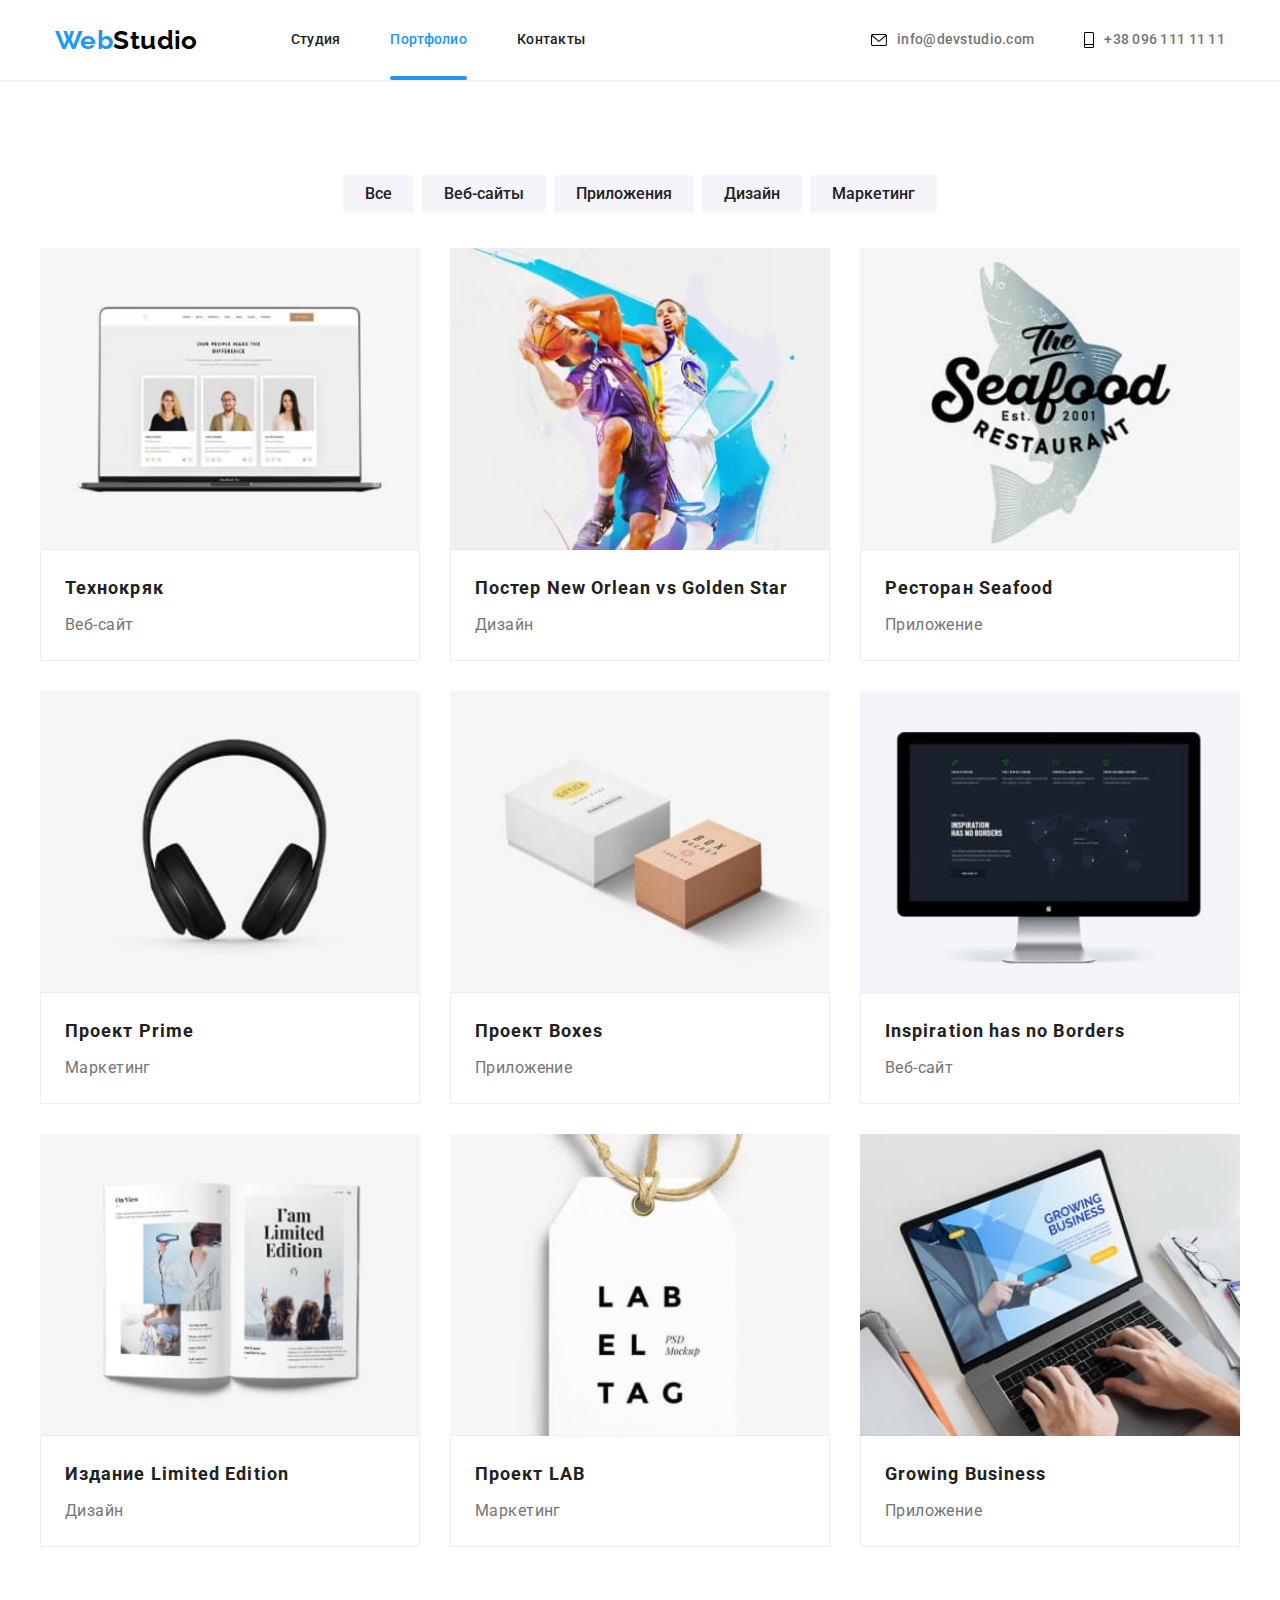
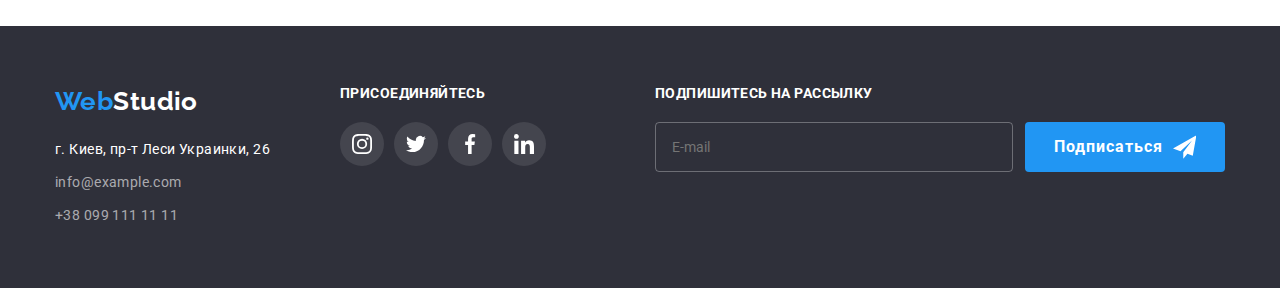
==== commit 4c49f2ee: "fix bugs" ====
--- a/portfolio.html
+++ b/portfolio.html
@@ -15,20 +15,41 @@
   </head>
   <body>
     <!-------------- Header ------------------->
-    <header class="header"><header class="header">
+    <header class="header">
       <div class="container header__container">
-        <a class="logo header__logo" href="./index.html">Web<span class="logo__dark">Studio</span></a>
-        <button class="menu__button" type="button" aria-expanded="false" aria-controls="menu" data-menu-button>
-          <svg class="button__icon" width="40" height="40" aria-label="Переключатель мобильного меню">
-            <use class="button__open" href="./img/sprite.svg#icon-menu_40px"></use>
-            <use class="button__close" href="./img/sprite.svg#icon-close_40px"></use>
+        <a class="logo header__logo" href="./index.html"
+          >Web<span class="logo__dark">Studio</span></a
+        >
+        <button
+          class="menu__button"
+          type="button"
+          aria-expanded="false"
+          aria-controls="menu"
+          data-menu-button
+        >
+          <svg
+            class="button__icon"
+            width="40"
+            height="40"
+            aria-label="Переключатель мобильного меню"
+          >
+            <use
+              class="button__open"
+              href="./img/sprite.svg#icon-menu_40px"
+            ></use>
+            <use
+              class="button__close"
+              href="./img/sprite.svg#icon-close_40px"
+            ></use>
           </svg>
         </button>
         <div class="menu" id="menu" data-menu>
           <nav class="nav">
             <ul class="nav__list">
               <li class="nav__item">
-                <a class="nav__link " href="./index.html">Студия</a>
+                <a class="nav__link " href="./index.html"
+                  >Студия</a
+                >
               </li>
               <li class="nav__item">
                 <a class="nav__link nav__link--current" href="./portfolio.html">Портфолио</a>
@@ -40,18 +61,40 @@
           </nav>
           <ul class="contact header__contact">
             <li class="contact__item">
-              <a class="contact__link" href="mailto:info@devstudio.com">
+              <a
+                class="contact__link contact__link--post"
+                href="mailto:info@devstudio.com"
+              >
                 <svg class="contact__icon" width="16px" height="12px">
                   <use href="img/sprite.svg#icon-post"></use>
                 </svg>
-                info@devstudio.com</a>
+                info@devstudio.com</a
+              >
             </li>
             <li class="contact__item">
-              <a class="contact__link" href="tel:+380961111111">
+              <a
+                class="contact__link contact__link--tel"
+                href="tel:+380961111111"
+              >
                 <svg class="contact__icon" width="10px" height="16px">
                   <use href="img/sprite.svg#icon-tel"></use>
                 </svg>
-                +38 096 111 11 11</a>
+                +38 096 111 11 11</a
+              >
+            </li>
+          </ul>
+          <ul class="menu-social">
+            <li class="menu-social__item">
+              <a href="" class="menu-social__link">Instagram</a>
+            </li>
+            <li class="menu-social__item">
+              <a href="" class="menu-social__link">Twitter</a>
+            </li>
+            <li class="menu-social__item">
+              <a href="" class="menu-social__link">Facebook</a>
+            </li>
+            <li class="menu-social__item">
+              <a href="" class="menu-social__link">LinkedIn</a>
             </li>
           </ul>
         </div>
--- a/css/main.min.css
+++ b/css/main.min.css
@@ -3,5 +3,5 @@
  Consolas,  'Liberation Mono',  Menlo,- monospace;font-size:1em}small{font-size:80%}sub,sup{font-size:75%;line-height:0;position:relative;vertical-align:baseline}sub{bottom:-0.25em}sup{top:-0.5em}table{text-indent:0;border-color:inherit}button,input,optgroup,select,textarea{font-family:inherit;font-size:100%;line-height:1.15;margin:0}button,select{text-transform:none}button,[type='button'],[type='reset'],[type='submit']{-webkit-appearance:button}::-moz-focus-inner{border-style:none;padding:0}:-moz-focusring{outline:1px dotted ButtonText}:-moz-ui-invalid{box-shadow:none}legend{padding:0}progress{vertical-align:baseline}::-webkit-inner-spin-button,::-webkit-outer-spin-button{height:auto}[type='search']{-webkit-appearance:textfield;outline-offset:-2px}::-webkit-search-decoration{-webkit-appearance:none}::-webkit-file-upload-button{-webkit-appearance:button;font:inherit}summary{display:list-item}.visually-hidden{position:absolute;white-space:nowrap;width:1px;height:1px;overflow:hidden;border:0;padding:0;clip:rect(0);-webkit-clip-path:inset(50%);clip-path:inset(50%);margin:-1px}body{color:#757575;font-family:Roboto, sans-serif;font-size:14px;line-height:1.71;letter-spacing:0.03em}h1,h2,h3,ul,p{margin:0px;padding:0px}ul{list-style:none}a{text-decoration:none}img{display:block;max-width:100%;height:auto}.container{padding-left:15px;padding-right:15px;margin-left:auto;margin-right:auto}@media screen and (min-width: 480px){.container{width:480px}}@media screen and (min-width: 768px){.container{width:768px}}@media screen and (min-width: 1200px){.container{width:1200px}}.section{padding-top:60px;padding-bottom:60px}@media screen and (min-width: 1200px){.section{padding-top:94px;padding-bottom:94px}}.section__title{color:#212121;font-weight:700;font-size:28px;line-height:1.18;text-align:center;margin-bottom:30px}@media screen and (min-width: 1200px){.section__title{font-size:36px;line-height:1.17;margin-bottom:50px}}@media screen and (max-width: 767px){.header{position:relative;padding:16px 0}}@media screen and (min-width: 768px){.header{border-bottom:1px solid #ececec}.header__container{display:-webkit-box;display:-ms-flexbox;display:flex;-webkit-box-align:center;-ms-flex-align:center;align-items:center}}@media screen and (max-width: 767px){.nav__item:not(:last-child){margin-bottom:35px}}@media screen and (min-width: 768px){.nav{margin-left:88px;margin-right:84px}.nav__list{display:-webkit-box;display:-ms-flexbox;display:flex}.nav__item:not(:last-child){margin-right:50px}}@media screen and (min-width: 1200px){.nav{margin-left:93px}}.nav__link{position:relative;text-decoration:none;color:#212121;font-weight:500;letter-spacing:0.02em;-webkit-transition:color 250ms cubic-bezier(0.4, 0, 0.2, 1);transition:color 250ms cubic-bezier(0.4, 0, 0.2, 1)}@media screen and (max-width: 767px){.nav__link{font-size:40px;line-height:1.18}}@media screen and (min-width: 768px){.nav__link{display:block;padding:32px 0;font-size:14px;line-height:1.14}}.nav__link:hover,.nav__link:focus{color:#2196f3}.nav__link--current{color:#2196f3}@media screen and (min-width: 768px){.nav__link--current::after{position:absolute;bottom:0;left:0;content:"";display:block;width:100%;height:4px;border-radius:2px;background-color:#2196f3}}@media screen and (max-width: 767px){.contact{margin-top:302px}.contact__icon{display:none}}@media screen and (min-width: 1200px){.contact{display:-webkit-box;display:-ms-flexbox;display:flex;margin-left:auto}.contact__item:not(:last-child){margin-right:50px}}@media screen and (min-width: 768px){.contact__icon{fill:currentColor;margin-right:10px}}.contact__link{color:#757575;font-weight:500;letter-spacing:0.02em;-webkit-transition:color 250ms cubic-bezier(0.4, 0, 0.2, 1);transition:color 250ms cubic-bezier(0.4, 0, 0.2, 1)}@media screen and (max-width: 767px){.contact__link:first-child{font-size:24px;line-height:1.17}.contact__link:last-child{font-size:34px;line-height:1.18}}@media screen and (min-width: 768px){.contact__link{font-size:14px;line-height:1.14;display:-webkit-box;display:-ms-flexbox;display:flex;-webkit-box-align:center;-ms-flex-align:center;align-items:center}}.contact__link:hover,.contact__link:focus{color:#2196f3}.logo{color:#2196f3;font-family:Raleway, sans-serif;font-weight:700;font-size:26px;line-height:1.19}.logo__dark{color:#000}.logo__light{color:#fff}.hero{max-width:1600px;margin-left:auto;margin-right:auto;padding:118px 0;background-color:#2f303a;text-align:center;background-image:-webkit-gradient(linear, left top, right top, from(rgba(47,48,58,0.4)), to(rgba(47,48,58,0.4))),url(../img/hero.jpg);background-image:linear-gradient(to right, rgba(47,48,58,0.4), rgba(47,48,58,0.4)),url(../img/hero.jpg);background-repeat:no-repeat;background-position:center;background-size:cover}@media screen and (min-width: 1200px){.hero{padding:200px 0}}.hero__title{width:360px;color:#fff;font-weight:900;font-size:26px;line-height:1.62;letter-spacing:0.06em;text-transform:uppercase;margin-left:auto;margin-right:auto}@media screen and (min-width: 1200px){.hero__title{width:696px;font-size:44px;line-height:1.36}}.hero__button{color:#fff;background-color:#2196f3;min-width:200px;padding:10px 32px;border-radius:4px;margin-top:30px;font-weight:700;font-size:16px;line-height:1.88;letter-spacing:0.06em;cursor:pointer;border:none;-webkit-transition:background-color 250ms cubic-bezier(0.4, 0, 0.2, 1);transition:background-color 250ms cubic-bezier(0.4, 0, 0.2, 1)}.hero__button:hover,.hero__button:focus{background-color:#188ce8}@media screen and (min-width: 768px){.features{display:-webkit-box;display:-ms-flexbox;display:flex;-ms-flex-wrap:wrap;flex-wrap:wrap;margin:-15px}.features__item{width:calc((100% - 60px) / 2);margin:15px}}@media screen and (min-width: 1200px){.features{-ms-flex-wrap:nowrap;flex-wrap:nowrap}.features__item:not(:last-child){margin-right:30px}}.features__title{margin-bottom:10px;color:#212121;text-transform:uppercase;font-weight:700;font-size:14px;line-height:1.14}@media screen and (max-width: 767px){.features__title{text-align:center}}.features__icon-box{display:-webkit-box;display:-ms-flexbox;display:flex;-webkit-box-align:center;-ms-flex-align:center;align-items:center;-webkit-box-pack:center;-ms-flex-pack:center;justify-content:center;margin-bottom:30px;background-color:#f5f4fa;height:120px}.section--no-padding-top{padding-top:0}@media screen and (max-width: 1199px){.section--no-padding-top{display:none}}.works{display:-webkit-box;display:-ms-flexbox;display:flex;margin-top:50px}.works__item:not(:last-child){margin-right:30px}.works__title{position:absolute;left:0;bottom:0;width:100%;font-family:Roboto;height:70px;display:-webkit-box;display:-ms-flexbox;display:flex;-webkit-box-pack:center;-ms-flex-pack:center;justify-content:center;-webkit-box-align:center;-ms-flex-align:center;align-items:center;font-weight:700;font-size:14px;line-height:1.43;letter-spacing:0.03em;text-transform:uppercase;color:#fff;background-color:rgba(47,48,58,0.8)}.works__item{position:relative}.section--bgc{background-color:#f5f4fa}@media screen and (max-width: 767px){.team__item:not(:last-child){margin-bottom:30px}}@media screen and (min-width: 768px) and (max-width: 1199px){.team{display:-webkit-box;display:-ms-flexbox;display:flex;-ms-flex-wrap:wrap;flex-wrap:wrap;margin:-15px}.team__item{width:calc((100% - 60px) / 2);margin:15px}}@media screen and (min-width: 1200px){.team{display:-webkit-box;display:-ms-flexbox;display:flex}.team__item{width:calc((100% - 90px) / 4)}.team__item:not(:last-child){margin-right:30px}}.team__item{background-color:#fff;-webkit-box-shadow:0px 1px 3px rgba(0,0,0,0.12),0px 1px 1px rgba(0,0,0,0.14),0px 2px 1px rgba(0,0,0,0.2);box-shadow:0px 1px 3px rgba(0,0,0,0.12),0px 1px 1px rgba(0,0,0,0.14),0px 2px 1px rgba(0,0,0,0.2);border-radius:0px 0px 4px 4px}.team__title{margin-bottom:10px;color:#212121;font-weight:500;font-size:16px;line-height:1.19}.team__text{font-size:16px;line-height:1.19;margin-bottom:16px}.team__description{padding-top:30px;padding-bottom:24px;text-align:center}@media screen and (min-width: 1200px){.team__description{padding-bottom:30px}}.social{display:-webkit-box;display:-ms-flexbox;display:flex;-webkit-box-pack:center;-ms-flex-pack:center;justify-content:center}.social__item{width:44px;height:44px;border-radius:50%}.social__item:not(:last-child){margin-right:10px}.social__link{display:-webkit-box;display:-ms-flexbox;display:flex;-webkit-box-pack:center;-ms-flex-pack:center;justify-content:center;-webkit-box-align:center;-ms-flex-align:center;align-items:center;border-radius:50%;width:100%;height:100%;fill:#afb1b8;-webkit-transition:background-color 250ms cubic-bezier(0.4, 0, 0.2, 1),fill 250ms cubic-bezier(0.4, 0, 0.2, 1);transition:background-color 250ms cubic-bezier(0.4, 0, 0.2, 1),fill 250ms cubic-bezier(0.4, 0, 0.2, 1)}.social__link:hover,.social__link:focus{background-color:#2196f3;fill:#fff}.clients{display:-webkit-box;display:-ms-flexbox;display:flex;margin:-15px}@media screen and (max-width: 1199px){.clients{-ms-flex-wrap:wrap;flex-wrap:wrap}}.clients__item{width:calc((100% - 60px) / 2);height:92px;margin:15px}@media screen and (min-width: 768px){.clients__item{width:calc((100% - 90px) / 3)}}.clients__link{width:100%;height:100%;display:-webkit-box;display:-ms-flexbox;display:flex;-webkit-box-pack:center;-ms-flex-pack:center;justify-content:center;-webkit-box-align:center;-ms-flex-align:center;align-items:center;fill:#afb1b8;border:1px solid #afb1b8;border-radius:4px;-webkit-transition:fill 250ms cubic-bezier(0.4, 0, 0.2, 1),border 250ms cubic-bezier(0.4, 0, 0.2, 1);transition:fill 250ms cubic-bezier(0.4, 0, 0.2, 1),border 250ms cubic-bezier(0.4, 0, 0.2, 1)}.clients__link:hover,.clients__link:focus{fill:#2196f3;border:1px solid #2196f3}.footer{background-color:#2f303a;padding:60px 0}@media screen and (min-width: 1200px){.footer__container{display:-webkit-box;display:-ms-flexbox;display:flex}}@media screen and (min-width: 768px) and (max-width: 1199px){.footer__grup{display:-webkit-box;display:-ms-flexbox;display:flex;-webkit-box-pack:justify;-ms-flex-pack:justify;justify-content:space-between;-webkit-box-align:baseline;-ms-flex-align:baseline;align-items:baseline;padding-left:76px;padding-right:89px}}@media screen and (min-width: 1200px){.footer__grup{display:-webkit-box;display:-ms-flexbox;display:flex}}address{margin-top:20px}.footer__address{text-align:center}@media screen and (min-width: 1200px){.footer__address{text-align:start}}.address__link{font-style:normal;text-decoration:none;color:rgba(255,255,255,0.6);-webkit-transition:color 250ms cubic-bezier(0.4, 0, 0.2, 1);transition:color 250ms cubic-bezier(0.4, 0, 0.2, 1)}.address__link:hover,.address__link:focus{color:#2196f3}.address__item:not(:last-child){margin-bottom:9px}.address__link--ofice{color:#fff;-webkit-transition:color 250ms cubic-bezier(0.4, 0, 0.2, 1);transition:color 250ms cubic-bezier(0.4, 0, 0.2, 1)}.address__link--ofice:hover,.address__link--ofice:focus{color:#2196f3}.follow{text-align:center;margin-top:60px}@media screen and (min-width: 768px){.follow{margin-top:0}}@media screen and (min-width: 1200px){.follow{margin-left:70px;text-align:start}}.follow__title{display:block;font-weight:700;font-size:14px;line-height:1.14;letter-spacing:0.03em;text-transform:uppercase;color:#fff;margin-bottom:20px}.social__link--footer{background-color:rgba(255,255,255,0.1);fill:white}@media screen and (min-width: 480px) and (max-width: 1199px){.mailing{margin-top:60px;text-align:center}}@media screen and (min-width: 1200px){.mailing{margin-left:auto}}@media screen and (min-width: 1200px){.mailing__form{display:-webkit-box;display:-ms-flexbox;display:flex}}.mailing__title{display:block;font-weight:700;font-size:14px;line-height:1.14;letter-spacing:0.03em;text-transform:uppercase;color:#fff;margin-bottom:20px}.mailing__button{width:200px;margin-top:20px;display:-webkit-box;display:-ms-flexbox;display:flex;-webkit-box-align:center;-ms-flex-align:center;align-items:center;margin-left:auto;margin-right:auto;color:#fff;background-color:#2196f3;padding:10px 29px;border-radius:4px;font-weight:700;font-size:16px;line-height:1.88;letter-spacing:0.06em;cursor:pointer;border:none;-webkit-transition:background-color 250ms cubic-bezier(0.4, 0, 0.2, 1);transition:background-color 250ms cubic-bezier(0.4, 0, 0.2, 1)}@media screen and (min-width: 1200px){.mailing__button{margin-top:0;margin-left:12px}}.mailing__button:hover,.mailing__button:focus{background-color:#188ce8}.mailing-button-icon{margin-left:10px;fill:#fff}.mailing__input{background-color:inherit;width:100%;max-width:450px;height:50px;border:1px solid rgba(255,255,255,0.3);border-radius:4px;padding:15px 16px}@media screen and (min-width: 1200px){.mailing__input{width:358px}}.portfolio-menu{display:-webkit-box;display:-ms-flexbox;display:flex;-ms-flex-wrap:wrap;flex-wrap:wrap;margin-bottom:50px}.portfolio-menu__item:not(:last-child){margin-right:8px}@media screen and (max-width: 767px){.portfolio-menu__item:nth-child(-n+3){margin-bottom:15px}}@media screen and (min-width: 768px){.portfolio-menu{-webkit-box-pack:center;-ms-flex-pack:center;justify-content:center}}.portfolio-menu__button{color:#212121;background-color:#f5f4fa;cursor:pointer;border-radius:4px;border:transparent;font-weight:500;font-size:16px;line-height:1.63;padding:6px 22px;-webkit-transition:color 250ms cubic-bezier(0.4, 0, 0.2, 1),background-color 250ms cubic-bezier(0.4, 0, 0.2, 1),-webkit-box-shadow 250ms cubic-bezier(0.4, 0, 0.2, 1);transition:color 250ms cubic-bezier(0.4, 0, 0.2, 1),background-color 250ms cubic-bezier(0.4, 0, 0.2, 1),-webkit-box-shadow 250ms cubic-bezier(0.4, 0, 0.2, 1);transition:color 250ms cubic-bezier(0.4, 0, 0.2, 1),background-color 250ms cubic-bezier(0.4, 0, 0.2, 1),box-shadow 250ms cubic-bezier(0.4, 0, 0.2, 1);transition:color 250ms cubic-bezier(0.4, 0, 0.2, 1),background-color 250ms cubic-bezier(0.4, 0, 0.2, 1),box-shadow 250ms cubic-bezier(0.4, 0, 0.2, 1),-webkit-box-shadow 250ms cubic-bezier(0.4, 0, 0.2, 1)}.portfolio-menu__button:hover,.portfolio-menu__button:focus{color:#fff;background-color:#2196f3;-webkit-box-shadow:0px 3px 1px rgba(0,0,0,0.1),0px 1px 2px rgba(0,0,0,0.08),0px 2px 2px rgba(0,0,0,0.12);box-shadow:0px 3px 1px rgba(0,0,0,0.1),0px 1px 2px rgba(0,0,0,0.08),0px 2px 2px rgba(0,0,0,0.12)}@media screen and (min-width: 768px){.gallery{display:-webkit-box;display:-ms-flexbox;display:flex;-ms-flex-wrap:wrap;flex-wrap:wrap}}.gallery__item{background-color:#fff}@media screen and (min-width: 768px) and (max-width: 1199px){.gallery__item{width:calc((100% - 60px) / 2);margin:15px}}@media screen and (min-width: 1200px){.gallery__item{width:calc((100% - 60px) / 3);margin-bottom:30px;margin-right:30px}.gallery__item:nth-child(3n){margin-right:0px}.gallery__item:nth-last-child(-n+3){margin-bottom:0px}}.gallery__overlay-text{position:absolute;width:100%;height:100%;padding:63px 24px;font-size:18px;line-height:1.56;letter-spacing:0.03em;color:white;background-color:rgba(33,150,243,0.9);-webkit-transform:translateY(100%);transform:translateY(100%);-webkit-transition:-webkit-transform 250ms cubic-bezier(0.4, 0, 0.2, 1);transition:-webkit-transform 250ms cubic-bezier(0.4, 0, 0.2, 1);transition:transform 250ms cubic-bezier(0.4, 0, 0.2, 1);transition:transform 250ms cubic-bezier(0.4, 0, 0.2, 1), -webkit-transform 250ms cubic-bezier(0.4, 0, 0.2, 1)}.gallery__link:hover .gallery__overlay-text,.gallery__link:focus .gallery__overlay-text{-webkit-transform:translateY(0);transform:translateY(0)}.gallery__overlay{position:relative;overflow:hidden}.gallery__link{display:block;font-style:normal;text-decoration:none;color:inherit;-webkit-transition:-webkit-box-shadow 250ms cubic-bezier(0.4, 0, 0.2, 1);transition:-webkit-box-shadow 250ms cubic-bezier(0.4, 0, 0.2, 1);transition:box-shadow 250ms cubic-bezier(0.4, 0, 0.2, 1);transition:box-shadow 250ms cubic-bezier(0.4, 0, 0.2, 1), -webkit-box-shadow 250ms cubic-bezier(0.4, 0, 0.2, 1)}.gallery__link:hover,.gallery__link:focus{-webkit-box-shadow:0px 1px 1px rgba(0,0,0,0.12),0px 4px 4px rgba(0,0,0,0.06),1px 4px 6px rgba(0,0,0,0.16);box-shadow:0px 1px 1px rgba(0,0,0,0.12),0px 4px 4px rgba(0,0,0,0.06),1px 4px 6px rgba(0,0,0,0.16)}.gallery__thumb{padding:20px 24px;border-bottom:1px solid #eeeeee;border-left:1px solid #eeeeee;border-right:1px solid #eeeeee}.gallery__title{color:#212121;font-weight:700;font-size:18px;line-height:2;letter-spacing:0.06em;margin-bottom:4px}.gallery__text{font-size:16px;line-height:1.88}.backdrop{position:fixed;top:0;left:0;width:100%;height:100%;background-color:rgba(0,0,0,0.2);opacity:1;-webkit-transition:opacity 250ms cubic-bezier(0.4, 0, 0.2, 1);transition:opacity 250ms cubic-bezier(0.4, 0, 0.2, 1)}.backdrop.is-hidden{visibility:hidden;opacity:0;pointer-events:none}.backdrop.is-hidden .modal{-webkit-transform:translate(-50%, -50%) scale(0.75);transform:translate(-50%, -50%) scale(0.75)}.modal{position:absolute;left:50%;top:50%;width:528px;height:581px;border-radius:4px;background-color:#fff;-webkit-transform:translate(-50%, -50%) scale(1);transform:translate(-50%, -50%) scale(1);-webkit-transition:visibility 2500ms cubic-bezier(0.4, 0, 0.2, 1),-webkit-transform 250ms cubic-bezier(0.4, 0, 0.2, 1);transition:visibility 2500ms cubic-bezier(0.4, 0, 0.2, 1),-webkit-transform 250ms cubic-bezier(0.4, 0, 0.2, 1);transition:transform 250ms cubic-bezier(0.4, 0, 0.2, 1),visibility 2500ms cubic-bezier(0.4, 0, 0.2, 1);transition:transform 250ms cubic-bezier(0.4, 0, 0.2, 1),visibility 2500ms cubic-bezier(0.4, 0, 0.2, 1),-webkit-transform 250ms cubic-bezier(0.4, 0, 0.2, 1)}.button__modal{position:absolute;right:8px;top:8px;width:30px;height:30px;background-color:#fff;border-radius:50%;border:1px solid rgba(0,0,0,0.1);display:-webkit-box;display:-ms-flexbox;display:flex;-webkit-box-align:center;-ms-flex-align:center;align-items:center;-webkit-box-pack:center;-ms-flex-pack:center;justify-content:center;outline:none;cursor:pointer;-webkit-transition:outline 250ms cubic-bezier(0.4, 0, 0.2, 1);transition:outline 250ms cubic-bezier(0.4, 0, 0.2, 1)}.button__modal:focus,.button__modal:hover{border:1px solid #2196f3}.form{display:-webkit-box;display:-ms-flexbox;display:flex;-webkit-box-orient:vertical;-webkit-box-direction:normal;-ms-flex-direction:column;flex-direction:column;-webkit-box-align:center;-ms-flex-align:center;align-items:center;padding:40px}.form__title{margin-bottom:12px;font-weight:700;font-size:20px;line-height:1.15;letter-spacing:0.03em;color:#212121}.form__field{position:relative;display:-webkit-box;display:-ms-flexbox;display:flex;width:100%;-webkit-box-orient:vertical;-webkit-box-direction:normal;-ms-flex-direction:column;flex-direction:column;margin-bottom:10px}.form__input{height:40px;padding:0 0 0 35px;border:1px solid rgba(33,33,33,0.2);border-radius:4px;outline:none;-webkit-transition:outline 250ms cubic-bezier(0.4, 0, 0.2, 1);transition:outline 250ms cubic-bezier(0.4, 0, 0.2, 1)}.form__input:focus{border:1px solid #2196f3}.form__icon{position:absolute;left:15px;bottom:14px;-webkit-transition:fill 250ms cubic-bezier(0.4, 0, 0.2, 1);transition:fill 250ms cubic-bezier(0.4, 0, 0.2, 1)}.form__field:focus-within .form__icon{fill:#2196f3}.form__label{display:block;margin-bottom:4px;font-size:12px;line-height:1.17;letter-spacing:0.01em}.comment{width:100%;margin-bottom:20px}.comment__input{display:block;height:120px;width:100%;padding:12px 16px;resize:none;border:1px solid rgba(33,33,33,0.2);border-radius:4px;outline:none;-webkit-transition:outline 250ms cubic-bezier(0.4, 0, 0.2, 1);transition:outline 250ms cubic-bezier(0.4, 0, 0.2, 1)}.comment__input:focus{border:1px solid #2196f3}.checkbox{display:-webkit-box;display:-ms-flexbox;display:flex;-webkit-box-align:center;-ms-flex-align:center;align-items:center;margin-bottom:30px}.checkbox__icon{display:-webkit-box;display:-ms-flexbox;display:flex;-webkit-box-align:center;-ms-flex-align:center;align-items:center;width:16px;height:15px;border:2px solid #212121;border-radius:4px;fill:#fff;margin-right:8px}.checkbox__input:checked+.checkbox__icon{background-color:#2196f3;border:transparent}.checkbox__input{-webkit-appearance:none;-moz-appearance:none;appearance:none}.form__link{display:inline-block;text-decoration:underline;color:#2196f3}.form__button{color:#fff;background-color:#2196f3;padding:10px 55px;border-radius:4px;font-weight:700;font-size:16px;line-height:1.88;letter-spacing:0.06em;cursor:pointer;border:transparent;-webkit-transition:background-color 250ms cubic-bezier(0.4, 0, 0.2, 1);transition:background-color 250ms cubic-bezier(0.4, 0, 0.2, 1)}.form__button:hover,.form__button:focus{background-color:#188ce8}.menu{background-color:#fff}@media screen and (max-width: 767px){.menu{position:absolute;top:0;left:0;width:100%;padding:48px 10px 48px 40px;display:none}.menu.is-open{display:block;position:fixed}}@media screen and (min-width: 768px){.menu{display:-webkit-box;display:-ms-flexbox;display:flex;-webkit-box-align:center;-ms-flex-align:center;align-items:center}}.menu__button{position:absolute;z-index:9;top:10px;right:15px;display:-webkit-inline-box;display:-ms-inline-flexbox;display:inline-flex;margin:0;padding:0;border:none;background-color:transparent}.menu__button .button__close{display:none}@media screen and (min-width: 768px){.menu__button{display:none}}.menu__button.is-open .button__close{display:block}.menu__button.is-open .button__open{display:none}
+ monospace;font-size:1em}small{font-size:80%}sub,sup{font-size:75%;line-height:0;position:relative;vertical-align:baseline}sub{bottom:-0.25em}sup{top:-0.5em}table{text-indent:0;border-color:inherit}button,input,optgroup,select,textarea{font-family:inherit;font-size:100%;line-height:1.15;margin:0}button,select{text-transform:none}button,[type='button'],[type='reset'],[type='submit']{-webkit-appearance:button}::-moz-focus-inner{border-style:none;padding:0}:-moz-focusring{outline:1px dotted ButtonText}:-moz-ui-invalid{box-shadow:none}legend{padding:0}progress{vertical-align:baseline}::-webkit-inner-spin-button,::-webkit-outer-spin-button{height:auto}[type='search']{-webkit-appearance:textfield;outline-offset:-2px}::-webkit-search-decoration{-webkit-appearance:none}::-webkit-file-upload-button{-webkit-appearance:button;font:inherit}summary{display:list-item}.visually-hidden{position:absolute;white-space:nowrap;width:1px;height:1px;overflow:hidden;border:0;padding:0;clip:rect(0);-webkit-clip-path:inset(50%);clip-path:inset(50%);margin:-1px}body{color:#757575;font-family:Roboto, sans-serif;font-size:14px;line-height:1.71;letter-spacing:0.03em}h1,h2,h3,ul,p{margin:0px;padding:0px}ul{list-style:none}a{text-decoration:none}img{display:block;max-width:100%;height:auto}.container{padding-left:15px;padding-right:15px;margin-left:auto;margin-right:auto}@media screen and (min-width: 480px){.container{width:480px}}@media screen and (min-width: 768px){.container{width:768px}}@media screen and (min-width: 1200px){.container{width:1200px}}.section{padding-top:60px;padding-bottom:60px}@media screen and (min-width: 1200px){.section{padding-top:94px;padding-bottom:94px}}.section__title{color:#212121;font-weight:700;font-size:28px;line-height:1.18;text-align:center;margin-bottom:30px}@media screen and (min-width: 1200px){.section__title{font-size:36px;line-height:1.17;margin-bottom:50px}}.header{border-bottom:1px solid #ececec}@media screen and (max-width: 767px){.header{position:relative;padding-top:16px;padding-bottom:16px}}@media screen and (min-width: 768px){.header__container{display:-webkit-box;display:-ms-flexbox;display:flex;-webkit-box-align:center;-ms-flex-align:center;align-items:center}}@media screen and (max-width: 767px){.nav__item:not(:last-child){margin-bottom:35px}}@media screen and (min-width: 768px){.nav{margin-left:88px}.nav__list{display:-webkit-box;display:-ms-flexbox;display:flex}.nav__item:not(:last-child){margin-right:50px}}@media screen and (min-width: 1200px){.nav{margin-left:93px}}.nav__link{position:relative;text-decoration:none;color:#212121;font-weight:500;letter-spacing:0.02em;-webkit-transition:color 250ms cubic-bezier(0.4, 0, 0.2, 1);transition:color 250ms cubic-bezier(0.4, 0, 0.2, 1)}@media screen and (max-width: 767px){.nav__link{font-size:40px;line-height:1.18}}@media screen and (min-width: 768px){.nav__link{display:block;padding:32px 0;font-size:14px;line-height:1.14}}.nav__link:hover,.nav__link:focus{color:#2196f3}.nav__link--current{color:#2196f3}@media screen and (min-width: 768px){.nav__link--current::after{position:absolute;bottom:0;left:0;content:"";display:block;width:100%;height:4px;border-radius:2px;background-color:#2196f3}}@media screen and (max-width: 767px){.contact{margin-top:302px}.contact__icon{display:none}}@media screen and (min-width: 768px) and (max-width: 1199px){.contact{margin-left:auto}.contact__item:not(:last-child){margin-bottom:10px}.contact__icon{fill:currentColor;margin-right:8px}}@media screen and (min-width: 1200px){.contact{display:-webkit-box;display:-ms-flexbox;display:flex;margin-left:auto}.contact__icon{margin-right:10px}.contact__item:not(:last-child){margin-right:50px}}.contact__link{color:#757575;font-weight:500;letter-spacing:0.02em;-webkit-transition:color 250ms cubic-bezier(0.4, 0, 0.2, 1);transition:color 250ms cubic-bezier(0.4, 0, 0.2, 1)}.contact__link:hover,.contact__link:focus{color:#2196f3}@media screen and (max-width: 767px){.contact__link--tel{font-weight:500;font-size:34px;line-height:1.18;letter-spacing:0.02em;color:#2196f3}.contact__link--post{font-weight:500;font-size:24px;line-height:1.17;letter-spacing:0.02em}}@media screen and (min-width: 768px){.contact__link{font-size:12px;line-height:1.17;display:-webkit-box;display:-ms-flexbox;display:flex;-webkit-box-align:center;-ms-flex-align:center;align-items:center}}@media screen and (min-width: 1200px){.contact__link{font-size:14px;line-height:1.14}}.menu-social{display:-webkit-box;display:-ms-flexbox;display:flex;margin-top:64px}.menu-social__item:not(:last-child){margin-right:10px;padding-right:10px;border-right:1px solid rgba(33,33,33,0.2)}.menu-social__link{font-weight:500;font-size:18px;line-height:1.22;letter-spacing:0.02em;color:#2196f3}@media screen and (min-width: 768px){.menu-social{display:none}}.logo{color:#2196f3;font-family:Raleway, sans-serif;font-weight:700;font-size:26px;line-height:1.19}.logo__dark{color:#000}.logo__light{color:#fff}.hero{max-width:1600px;margin-left:auto;margin-right:auto;padding:118px 0;background-color:#2f303a;text-align:center;background-image:-webkit-gradient(linear, left top, right top, from(rgba(47,48,58,0.4)), to(rgba(47,48,58,0.4))),url(../img/hero.jpg);background-image:linear-gradient(to right, rgba(47,48,58,0.4), rgba(47,48,58,0.4)),url(../img/hero.jpg);background-repeat:no-repeat;background-position:center;background-size:cover}@media screen and (min-width: 1200px){.hero{padding:200px 0}}.hero__title{max-width:360px;color:#fff;font-weight:900;font-size:26px;line-height:1.62;letter-spacing:0.06em;text-transform:uppercase;margin-left:auto;margin-right:auto}@media screen and (min-width: 1200px){.hero__title{max-width:696px;font-size:44px;line-height:1.36}}.hero__button{color:#fff;background-color:#2196f3;min-width:200px;padding:10px 32px;border-radius:4px;margin-top:30px;font-weight:700;font-size:16px;line-height:1.88;letter-spacing:0.06em;cursor:pointer;border:none;-webkit-transition:background-color 250ms cubic-bezier(0.4, 0, 0.2, 1);transition:background-color 250ms cubic-bezier(0.4, 0, 0.2, 1)}.hero__button:hover,.hero__button:focus{background-color:#188ce8}@media screen and (min-width: 768px){.features{display:-webkit-box;display:-ms-flexbox;display:flex;-ms-flex-wrap:wrap;flex-wrap:wrap;margin:-15px}.features__item{width:calc((100% - 60px) / 2);margin:15px}}@media screen and (min-width: 1200px){.features{-ms-flex-wrap:nowrap;flex-wrap:nowrap}.features__item:not(:last-child){margin-right:30px}}.features__title{margin-bottom:10px;color:#212121;text-transform:uppercase;font-weight:700;font-size:14px;line-height:1.14}@media screen and (max-width: 767px){.features__title{text-align:center}}.features__icon-box{display:-webkit-box;display:-ms-flexbox;display:flex;-webkit-box-align:center;-ms-flex-align:center;align-items:center;-webkit-box-pack:center;-ms-flex-pack:center;justify-content:center;margin-bottom:30px;background-color:#f5f4fa;height:120px}.section--no-padding-top{padding-top:0}@media screen and (max-width: 1199px){.section--no-padding-top{display:none}}.works{display:-webkit-box;display:-ms-flexbox;display:flex;margin-top:50px}.works__item:not(:last-child){margin-right:30px}.works__title{position:absolute;left:0;bottom:0;width:100%;font-family:Roboto;height:70px;display:-webkit-box;display:-ms-flexbox;display:flex;-webkit-box-pack:center;-ms-flex-pack:center;justify-content:center;-webkit-box-align:center;-ms-flex-align:center;align-items:center;font-weight:700;font-size:14px;line-height:1.43;letter-spacing:0.03em;text-transform:uppercase;color:#fff;background-color:rgba(47,48,58,0.8)}.works__item{position:relative}.section--bgc{background-color:#f5f4fa}.team img{width:100%}@media screen and (max-width: 767px){.team__item:not(:last-child){margin-bottom:30px}}@media screen and (min-width: 768px) and (max-width: 1199px){.team{display:-webkit-box;display:-ms-flexbox;display:flex;-ms-flex-wrap:wrap;flex-wrap:wrap;margin:-15px}.team__item{width:calc((100% - 60px) / 2);margin:15px}}@media screen and (min-width: 1200px){.team{display:-webkit-box;display:-ms-flexbox;display:flex}.team__item{width:calc((100% - 90px) / 4)}.team__item:not(:last-child){margin-right:30px}}.team__item{background-color:#fff;-webkit-box-shadow:0px 1px 3px rgba(0,0,0,0.12),0px 1px 1px rgba(0,0,0,0.14),0px 2px 1px rgba(0,0,0,0.2);box-shadow:0px 1px 3px rgba(0,0,0,0.12),0px 1px 1px rgba(0,0,0,0.14),0px 2px 1px rgba(0,0,0,0.2);border-radius:0px 0px 4px 4px}.team__title{margin-bottom:10px;color:#212121;font-weight:500;font-size:16px;line-height:1.19}.team__text{font-size:16px;line-height:1.19;margin-bottom:16px}.team__description{padding-top:30px;padding-bottom:24px;text-align:center}@media screen and (min-width: 1200px){.team__description{padding-bottom:30px}}.social{display:-webkit-box;display:-ms-flexbox;display:flex;-webkit-box-pack:center;-ms-flex-pack:center;justify-content:center}.social__item{width:44px;height:44px;border-radius:50%}.social__item:not(:last-child){margin-right:10px}.social__link{display:-webkit-box;display:-ms-flexbox;display:flex;-webkit-box-pack:center;-ms-flex-pack:center;justify-content:center;-webkit-box-align:center;-ms-flex-align:center;align-items:center;border-radius:50%;width:100%;height:100%;fill:#afb1b8;-webkit-transition:background-color 250ms cubic-bezier(0.4, 0, 0.2, 1),fill 250ms cubic-bezier(0.4, 0, 0.2, 1);transition:background-color 250ms cubic-bezier(0.4, 0, 0.2, 1),fill 250ms cubic-bezier(0.4, 0, 0.2, 1)}.social__link:hover,.social__link:focus{background-color:#2196f3;fill:#fff}.clients{display:-webkit-box;display:-ms-flexbox;display:flex;margin:-15px}@media screen and (max-width: 1199px){.clients{-ms-flex-wrap:wrap;flex-wrap:wrap}}.clients__item{width:calc((100% - 60px) / 2);height:92px;margin:15px}@media screen and (min-width: 768px){.clients__item{width:calc((100% - 90px) / 3)}}.clients__link{width:100%;height:100%;display:-webkit-box;display:-ms-flexbox;display:flex;-webkit-box-pack:center;-ms-flex-pack:center;justify-content:center;-webkit-box-align:center;-ms-flex-align:center;align-items:center;fill:#afb1b8;border:1px solid #afb1b8;border-radius:4px;-webkit-transition:fill 250ms cubic-bezier(0.4, 0, 0.2, 1),border 250ms cubic-bezier(0.4, 0, 0.2, 1);transition:fill 250ms cubic-bezier(0.4, 0, 0.2, 1),border 250ms cubic-bezier(0.4, 0, 0.2, 1)}.clients__link:hover,.clients__link:focus{fill:#2196f3;border:1px solid #2196f3}.footer{background-color:#2f303a;padding:60px 0}@media screen and (min-width: 1200px){.footer__container{display:-webkit-box;display:-ms-flexbox;display:flex}}@media screen and (min-width: 768px) and (max-width: 1199px){.footer__grup{display:-webkit-box;display:-ms-flexbox;display:flex;-webkit-box-pack:justify;-ms-flex-pack:justify;justify-content:space-between;-webkit-box-align:baseline;-ms-flex-align:baseline;align-items:baseline;padding-left:76px;padding-right:89px}}@media screen and (min-width: 1200px){.footer__grup{display:-webkit-box;display:-ms-flexbox;display:flex}}address{margin-top:20px}.footer__address{text-align:center}@media screen and (min-width: 1200px){.footer__address{text-align:start}}.address__link{font-style:normal;text-decoration:none;color:rgba(255,255,255,0.6);-webkit-transition:color 250ms cubic-bezier(0.4, 0, 0.2, 1);transition:color 250ms cubic-bezier(0.4, 0, 0.2, 1)}.address__link:hover,.address__link:focus{color:#2196f3}.address__item:not(:last-child){margin-bottom:9px}.address__link--ofice{color:#fff;-webkit-transition:color 250ms cubic-bezier(0.4, 0, 0.2, 1);transition:color 250ms cubic-bezier(0.4, 0, 0.2, 1)}.address__link--ofice:hover,.address__link--ofice:focus{color:#2196f3}.follow{text-align:center;margin-top:60px}@media screen and (min-width: 768px){.follow{margin-top:0}}@media screen and (min-width: 1200px){.follow{margin-left:70px;text-align:start}}.follow__title{display:block;font-weight:700;font-size:14px;line-height:1.14;letter-spacing:0.03em;text-transform:uppercase;color:#fff;margin-bottom:20px}.social__link--footer{background-color:rgba(255,255,255,0.1);fill:white}@media screen and (max-width: 1199px){.mailing{margin-top:60px;text-align:center}}@media screen and (min-width: 1200px){.mailing{margin-left:auto}}@media screen and (min-width: 1200px){.mailing__form{display:-webkit-box;display:-ms-flexbox;display:flex}}.mailing__title{display:block;font-weight:700;font-size:14px;line-height:1.14;letter-spacing:0.03em;text-transform:uppercase;color:#fff;margin-bottom:20px}.mailing__button{width:200px;margin-top:20px;display:-webkit-box;display:-ms-flexbox;display:flex;-webkit-box-align:center;-ms-flex-align:center;align-items:center;margin-left:auto;margin-right:auto;color:#fff;background-color:#2196f3;padding:10px 29px;border-radius:4px;font-weight:700;font-size:16px;line-height:1.88;letter-spacing:0.06em;cursor:pointer;border:none;-webkit-transition:background-color 250ms cubic-bezier(0.4, 0, 0.2, 1);transition:background-color 250ms cubic-bezier(0.4, 0, 0.2, 1)}@media screen and (min-width: 1200px){.mailing__button{margin-top:0;margin-left:12px}}.mailing__button:hover,.mailing__button:focus{background-color:#188ce8}.mailing-button-icon{margin-left:10px;fill:#fff}.mailing__input{background-color:inherit;width:100%;max-width:450px;height:50px;border:1px solid rgba(255,255,255,0.3);border-radius:4px;padding:15px 16px}@media screen and (min-width: 1200px){.mailing__input{width:358px}}.portfolio-menu{display:-webkit-box;display:-ms-flexbox;display:flex;-ms-flex-wrap:wrap;flex-wrap:wrap;margin-bottom:50px}.portfolio-menu__item:not(:last-child){margin-right:8px}@media screen and (max-width: 767px){.portfolio-menu__item:nth-child(-n+3){margin-bottom:15px}}@media screen and (min-width: 768px){.portfolio-menu{-webkit-box-pack:center;-ms-flex-pack:center;justify-content:center}}.portfolio-menu__button{color:#212121;background-color:#f5f4fa;cursor:pointer;border-radius:4px;border:transparent;font-weight:500;font-size:16px;line-height:1.63;padding:6px 22px;-webkit-transition:color 250ms cubic-bezier(0.4, 0, 0.2, 1),background-color 250ms cubic-bezier(0.4, 0, 0.2, 1),-webkit-box-shadow 250ms cubic-bezier(0.4, 0, 0.2, 1);transition:color 250ms cubic-bezier(0.4, 0, 0.2, 1),background-color 250ms cubic-bezier(0.4, 0, 0.2, 1),-webkit-box-shadow 250ms cubic-bezier(0.4, 0, 0.2, 1);transition:color 250ms cubic-bezier(0.4, 0, 0.2, 1),background-color 250ms cubic-bezier(0.4, 0, 0.2, 1),box-shadow 250ms cubic-bezier(0.4, 0, 0.2, 1);transition:color 250ms cubic-bezier(0.4, 0, 0.2, 1),background-color 250ms cubic-bezier(0.4, 0, 0.2, 1),box-shadow 250ms cubic-bezier(0.4, 0, 0.2, 1),-webkit-box-shadow 250ms cubic-bezier(0.4, 0, 0.2, 1)}.portfolio-menu__button:hover,.portfolio-menu__button:focus{color:#fff;background-color:#2196f3;-webkit-box-shadow:0px 3px 1px rgba(0,0,0,0.1),0px 1px 2px rgba(0,0,0,0.08),0px 2px 2px rgba(0,0,0,0.12);box-shadow:0px 3px 1px rgba(0,0,0,0.1),0px 1px 2px rgba(0,0,0,0.08),0px 2px 2px rgba(0,0,0,0.12)}.gallery img{width:100%}@media screen and (max-width: 767px){.gallery__item:not(:last-child){margin-bottom:30px}}@media screen and (min-width: 768px){.gallery{display:-webkit-box;display:-ms-flexbox;display:flex;-ms-flex-wrap:wrap;flex-wrap:wrap;margin:-15px}}.gallery__item{background-color:#fff}@media screen and (min-width: 768px) and (max-width: 1199px){.gallery__item{width:calc((100% - 60px) / 2);margin:15px}}@media screen and (min-width: 1200px){.gallery__item{width:calc((100% - 60px) / 3);margin-bottom:30px;margin-right:30px}.gallery__item:nth-child(3n){margin-right:0px}.gallery__item:nth-last-child(-n+3){margin-bottom:0px}}.gallery__overlay-text{position:absolute;width:100%;height:100%;padding:63px 24px;font-size:18px;line-height:1.56;letter-spacing:0.03em;color:white;background-color:rgba(33,150,243,0.9);-webkit-transform:translateY(100%);transform:translateY(100%);-webkit-transition:-webkit-transform 250ms cubic-bezier(0.4, 0, 0.2, 1);transition:-webkit-transform 250ms cubic-bezier(0.4, 0, 0.2, 1);transition:transform 250ms cubic-bezier(0.4, 0, 0.2, 1);transition:transform 250ms cubic-bezier(0.4, 0, 0.2, 1), -webkit-transform 250ms cubic-bezier(0.4, 0, 0.2, 1)}.gallery__link:hover .gallery__overlay-text,.gallery__link:focus .gallery__overlay-text{-webkit-transform:translateY(0);transform:translateY(0)}.gallery__overlay{position:relative;overflow:hidden}.gallery__link{display:block;font-style:normal;text-decoration:none;color:inherit;-webkit-transition:-webkit-box-shadow 250ms cubic-bezier(0.4, 0, 0.2, 1);transition:-webkit-box-shadow 250ms cubic-bezier(0.4, 0, 0.2, 1);transition:box-shadow 250ms cubic-bezier(0.4, 0, 0.2, 1);transition:box-shadow 250ms cubic-bezier(0.4, 0, 0.2, 1), -webkit-box-shadow 250ms cubic-bezier(0.4, 0, 0.2, 1)}.gallery__link:hover,.gallery__link:focus{-webkit-box-shadow:0px 1px 1px rgba(0,0,0,0.12),0px 4px 4px rgba(0,0,0,0.06),1px 4px 6px rgba(0,0,0,0.16);box-shadow:0px 1px 1px rgba(0,0,0,0.12),0px 4px 4px rgba(0,0,0,0.06),1px 4px 6px rgba(0,0,0,0.16)}.gallery__thumb{padding:20px 24px;border-bottom:1px solid #eeeeee;border-left:1px solid #eeeeee;border-right:1px solid #eeeeee}.gallery__title{color:#212121;font-weight:700;font-size:18px;line-height:2;letter-spacing:0.06em;margin-bottom:4px}.gallery__text{font-size:16px;line-height:1.88}.backdrop{position:fixed;top:0;left:0;width:100%;height:100%;background-color:rgba(0,0,0,0.2);opacity:1;-webkit-transition:opacity 250ms cubic-bezier(0.4, 0, 0.2, 1);transition:opacity 250ms cubic-bezier(0.4, 0, 0.2, 1)}@media screen and (max-width: 480px){.backdrop{padding:93px 15px}}.backdrop.is-hidden{visibility:hidden;opacity:0;pointer-events:none}.backdrop.is-hidden .modal{-webkit-transform:translate(-50%, -50%) scale(0.75);transform:translate(-50%, -50%) scale(0.75)}.modal{position:relative;border-radius:4px;background-color:#fff;left:50%;top:50%;-webkit-transform:translate(-50%, -50%) scale(1);transform:translate(-50%, -50%) scale(1);-webkit-transition:visibility 2500ms cubic-bezier(0.4, 0, 0.2, 1),-webkit-transform 250ms cubic-bezier(0.4, 0, 0.2, 1);transition:visibility 2500ms cubic-bezier(0.4, 0, 0.2, 1),-webkit-transform 250ms cubic-bezier(0.4, 0, 0.2, 1);transition:transform 250ms cubic-bezier(0.4, 0, 0.2, 1),visibility 2500ms cubic-bezier(0.4, 0, 0.2, 1);transition:transform 250ms cubic-bezier(0.4, 0, 0.2, 1),visibility 2500ms cubic-bezier(0.4, 0, 0.2, 1),-webkit-transform 250ms cubic-bezier(0.4, 0, 0.2, 1)}@media screen and (min-width: 480px){.modal{width:450px;height:609px}}@media screen and (min-width: 1200px){.modal{width:528px;height:581px}}.button__modal{position:absolute;right:8px;top:8px;width:30px;height:30px;background-color:#fff;border-radius:50%;border:1px solid rgba(0,0,0,0.1);display:-webkit-box;display:-ms-flexbox;display:flex;-webkit-box-align:center;-ms-flex-align:center;align-items:center;-webkit-box-pack:center;-ms-flex-pack:center;justify-content:center;outline:none;cursor:pointer;-webkit-transition:outline 250ms cubic-bezier(0.4, 0, 0.2, 1);transition:outline 250ms cubic-bezier(0.4, 0, 0.2, 1)}.button__modal:focus,.button__modal:hover{border:1px solid #2196f3}.form{display:-webkit-box;display:-ms-flexbox;display:flex;-webkit-box-orient:vertical;-webkit-box-direction:normal;-ms-flex-direction:column;flex-direction:column;-webkit-box-align:center;-ms-flex-align:center;align-items:center;padding:40px}.form__title{margin-bottom:12px;font-weight:700;font-size:20px;line-height:1.5;letter-spacing:0.03em;color:#212121;text-align:center}@media screen and (min-width: 1200px){.form__title{line-height:1.15}}.form__field{position:relative;display:-webkit-box;display:-ms-flexbox;display:flex;width:100%;-webkit-box-orient:vertical;-webkit-box-direction:normal;-ms-flex-direction:column;flex-direction:column;margin-bottom:10px}.form__input{height:40px;padding:0 0 0 35px;border:1px solid rgba(33,33,33,0.2);border-radius:4px;outline:none;-webkit-transition:outline 250ms cubic-bezier(0.4, 0, 0.2, 1);transition:outline 250ms cubic-bezier(0.4, 0, 0.2, 1)}.form__input:focus{border:1px solid #2196f3}.form__icon{position:absolute;left:15px;bottom:14px;-webkit-transition:fill 250ms cubic-bezier(0.4, 0, 0.2, 1);transition:fill 250ms cubic-bezier(0.4, 0, 0.2, 1)}.form__field:focus-within .form__icon{fill:#2196f3}.form__label{display:block;margin-bottom:4px;font-size:12px;line-height:1.17;letter-spacing:0.01em}.comment{width:100%;margin-bottom:20px}.comment__input{display:block;height:120px;width:100%;padding:12px 16px;resize:none;border:1px solid rgba(33,33,33,0.2);border-radius:4px;outline:none;-webkit-transition:outline 250ms cubic-bezier(0.4, 0, 0.2, 1);transition:outline 250ms cubic-bezier(0.4, 0, 0.2, 1)}.comment__input:focus{border:1px solid #2196f3}.checkbox{display:-webkit-box;display:-ms-flexbox;display:flex;-webkit-box-align:center;-ms-flex-align:center;align-items:center;margin-bottom:30px;font-size:12px;line-height:1.17;letter-spacing:0.03em}@media screen and (min-width: 1200px){.checkbox{font-size:14px;line-height:1.71}}.checkbox__icon{display:-webkit-box;display:-ms-flexbox;display:flex;-webkit-box-align:center;-ms-flex-align:center;align-items:center;width:16px;height:15px;border:2px solid #212121;border-radius:4px;fill:#fff;margin-right:8px}.checkbox__input:checked+.checkbox__icon{background-color:#2196f3;border:transparent}.checkbox__input{-webkit-appearance:none;-moz-appearance:none;appearance:none}.form__link{display:inline-block;text-decoration:underline;color:#2196f3}.form__button{color:#fff;background-color:#2196f3;padding:10px 55px;border-radius:4px;font-weight:700;font-size:16px;line-height:1.88;letter-spacing:0.06em;cursor:pointer;border:transparent;-webkit-transition:background-color 250ms cubic-bezier(0.4, 0, 0.2, 1);transition:background-color 250ms cubic-bezier(0.4, 0, 0.2, 1)}.form__button:hover,.form__button:focus{background-color:#188ce8}.menu{background-color:#fff}@media screen and (max-width: 767px){.menu{position:absolute;z-index:8;top:0;left:0;-webkit-box-flex:1;-ms-flex-positive:1;flex-grow:1;padding:48px 10px 48px 40px;display:none}.menu.is-open{display:block;position:fixed;width:100%}}@media screen and (min-width: 768px){.menu{display:-webkit-box;display:-ms-flexbox;display:flex;-webkit-box-align:center;-ms-flex-align:center;align-items:center;-webkit-box-flex:1;-ms-flex-positive:1;flex-grow:1}}.menu__button{position:absolute;z-index:9;top:10px;right:15px;display:-webkit-inline-box;display:-ms-inline-flexbox;display:inline-flex;margin:0;padding:0;border:none;background-color:transparent}.menu__button .button__close{display:none}@media screen and (min-width: 768px){.menu__button{display:none}}.menu__button.is-open .button__close{display:block}.menu__button.is-open .button__open{display:none}
 /*# sourceMappingURL=main.min.css.map */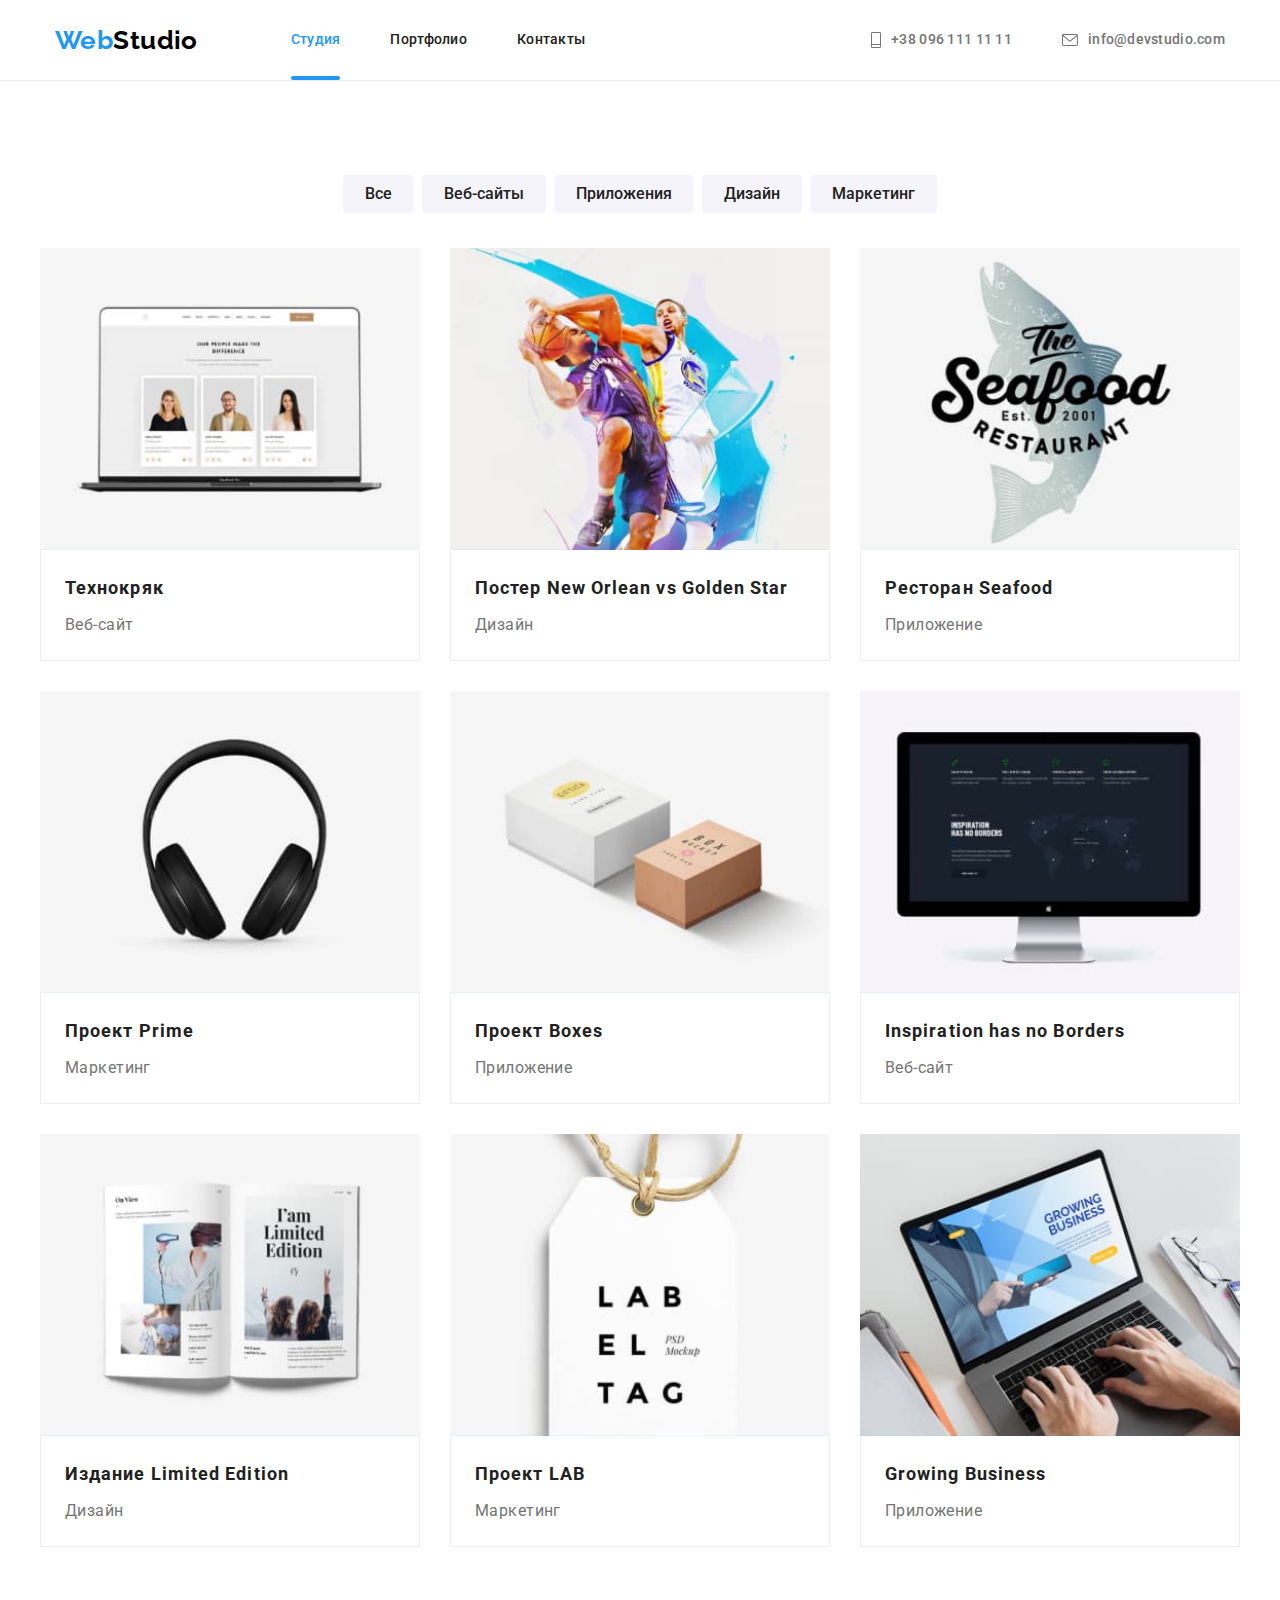
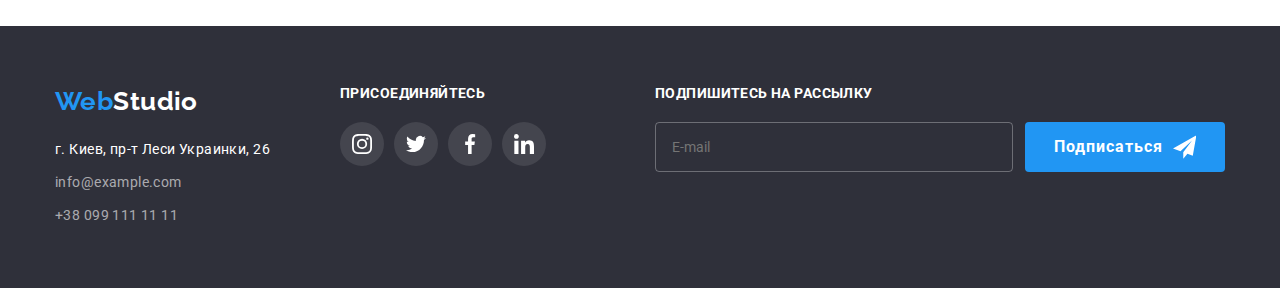
==== commit 2a1d3a09: "fix bugs" ====
--- a/portfolio.html
+++ b/portfolio.html
@@ -15,91 +15,62 @@
   </head>
   <body>
     <!-------------- Header ------------------->
-    <header class="header">
-      <div class="container header__container">
-        <a class="logo header__logo" href="./index.html"
-          >Web<span class="logo__dark">Studio</span></a
-        >
-        <button
-          class="menu__button"
-          type="button"
-          aria-expanded="false"
-          aria-controls="menu"
-          data-menu-button
-        >
-          <svg
-            class="button__icon"
-            width="40"
-            height="40"
-            aria-label="Переключатель мобильного меню"
-          >
-            <use
-              class="button__open"
-              href="./img/sprite.svg#icon-menu_40px"
-            ></use>
-            <use
-              class="button__close"
-              href="./img/sprite.svg#icon-close_40px"
-            ></use>
-          </svg>
-        </button>
-        <div class="menu" id="menu" data-menu>
-          <nav class="nav">
-            <ul class="nav__list">
-              <li class="nav__item">
-                <a class="nav__link " href="./index.html"
-                  >Студия</a
-                >
-              </li>
-              <li class="nav__item">
-                <a class="nav__link nav__link--current" href="./portfolio.html">Портфолио</a>
-              </li>
-              <li class="nav__item">
-                <a class="nav__link" href="">Контакты</a>
-              </li>
-            </ul>
-          </nav>
-          <ul class="contact header__contact">
-            <li class="contact__item">
-              <a
-                class="contact__link contact__link--post"
-                href="mailto:info@devstudio.com"
-              >
-                <svg class="contact__icon" width="16px" height="12px">
-                  <use href="img/sprite.svg#icon-post"></use>
-                </svg>
-                info@devstudio.com</a
-              >
-            </li>
-            <li class="contact__item">
-              <a
-                class="contact__link contact__link--tel"
-                href="tel:+380961111111"
-              >
-                <svg class="contact__icon" width="10px" height="16px">
-                  <use href="img/sprite.svg#icon-tel"></use>
-                </svg>
-                +38 096 111 11 11</a
-              >
+  <header class="header">
+    <div class="container header__container">
+      <a class="logo" href="./index.html">Web<span class="logo__dark">Studio</span></a>
+      <button class="menu__button" type="button" aria-expanded="false" aria-controls="menu" data-menu-button>
+        <svg class="button__icon" width="40" height="40" aria-label="Переключатель мобильного меню">
+          <use class="button__open" href="./img/sprite.svg#icon-menu_40px"></use>
+          <use class="button__close" href="./img/sprite.svg#icon-close_40px"></use>
+        </svg>
+      </button>
+      <div class="menu" id="menu" data-menu>
+        <nav class="nav">
+          <ul class="nav__list">
+            <li class="nav__item">
+              <a class="nav__link nav__link--current" href="./index.html">Студия</a>
+            </li>
+            <li class="nav__item">
+              <a class="nav__link" href="./portfolio.html">Портфолио</a>
+            </li>
+            <li class="nav__item">
+              <a class="nav__link" href="">Контакты</a>
             </li>
           </ul>
-          <ul class="menu-social">
-            <li class="menu-social__item">
-              <a href="" class="menu-social__link">Instagram</a>
-            </li>
-            <li class="menu-social__item">
-              <a href="" class="menu-social__link">Twitter</a>
-            </li>
-            <li class="menu-social__item">
-              <a href="" class="menu-social__link">Facebook</a>
-            </li>
-            <li class="menu-social__item">
-              <a href="" class="menu-social__link">LinkedIn</a>
-            </li>
-          </ul>
-        </div>
+        </nav>
+        <ul class="contact header__contact">
+          <li class="contact__item">
+            <a class="contact__link contact__link--tel" href="tel:+380961111111">
+              <svg class="contact__icon" width="10px" height="16px">
+                <use href="img/sprite.svg#icon-tel"></use>
+              </svg>
+              +38 096 111 11 11</a>
+          </li>
+          <li class="contact__item">
+            <a class="contact__link contact__link--post" href="mailto:info@devstudio.com">
+              <svg class="contact__icon" width="16px" height="12px">
+                <use href="img/sprite.svg#icon-post"></use>
+              </svg>
+              info@devstudio.com</a>
+          </li>
+        </ul>
+        <ul class="menu-social">
+          <li class="menu-social__item">
+            <a href="" class="menu-social__link">Instagram</a>
+          </li>
+          <li class="menu-social__item">
+            <a href="" class="menu-social__link">Twitter</a>
+          </li>
+          <li class="menu-social__item">
+            <a href="" class="menu-social__link">Facebook</a>
+          </li>
+          <li class="menu-social__item">
+            <a href="" class="menu-social__link">LinkedIn</a>
+          </li>
+        </ul>
       </div>
-    </header>
+    </div>
+  </header>
     <main>
       <!-- ----------------galery----------------- -->
       <section class="section">
--- a/css/main.min.css
+++ b/css/main.min.css
@@ -3,5 +3,5 @@
  Consolas,  'Liberation Mono',  Menlo,- monospace;font-size:1em}small{font-size:80%}sub,sup{font-size:75%;line-height:0;position:relative;vertical-align:baseline}sub{bottom:-0.25em}sup{top:-0.5em}table{text-indent:0;border-color:inherit}button,input,optgroup,select,textarea{font-family:inherit;font-size:100%;line-height:1.15;margin:0}button,select{text-transform:none}button,[type='button'],[type='reset'],[type='submit']{-webkit-appearance:button}::-moz-focus-inner{border-style:none;padding:0}:-moz-focusring{outline:1px dotted ButtonText}:-moz-ui-invalid{box-shadow:none}legend{padding:0}progress{vertical-align:baseline}::-webkit-inner-spin-button,::-webkit-outer-spin-button{height:auto}[type='search']{-webkit-appearance:textfield;outline-offset:-2px}::-webkit-search-decoration{-webkit-appearance:none}::-webkit-file-upload-button{-webkit-appearance:button;font:inherit}summary{display:list-item}.visually-hidden{position:absolute;white-space:nowrap;width:1px;height:1px;overflow:hidden;border:0;padding:0;clip:rect(0);-webkit-clip-path:inset(50%);clip-path:inset(50%);margin:-1px}body{color:#757575;font-family:Roboto, sans-serif;font-size:14px;line-height:1.71;letter-spacing:0.03em}h1,h2,h3,ul,p{margin:0px;padding:0px}ul{list-style:none}a{text-decoration:none}img{display:block;max-width:100%;height:auto}.container{padding-left:15px;padding-right:15px;margin-left:auto;margin-right:auto}@media screen and (min-width: 480px){.container{width:480px}}@media screen and (min-width: 768px){.container{width:768px}}@media screen and (min-width: 1200px){.container{width:1200px}}.section{padding-top:60px;padding-bottom:60px}@media screen and (min-width: 1200px){.section{padding-top:94px;padding-bottom:94px}}.section__title{color:#212121;font-weight:700;font-size:28px;line-height:1.18;text-align:center;margin-bottom:30px}@media screen and (min-width: 1200px){.section__title{font-size:36px;line-height:1.17;margin-bottom:50px}}.header{border-bottom:1px solid #ececec}@media screen and (max-width: 767px){.header{position:relative;padding-top:16px;padding-bottom:16px}}@media screen and (min-width: 768px){.header__container{display:-webkit-box;display:-ms-flexbox;display:flex;-webkit-box-align:center;-ms-flex-align:center;align-items:center}}@media screen and (max-width: 767px){.nav__item:not(:last-child){margin-bottom:35px}}@media screen and (min-width: 768px){.nav{margin-left:88px}.nav__list{display:-webkit-box;display:-ms-flexbox;display:flex}.nav__item:not(:last-child){margin-right:50px}}@media screen and (min-width: 1200px){.nav{margin-left:93px}}.nav__link{position:relative;text-decoration:none;color:#212121;font-weight:500;letter-spacing:0.02em;-webkit-transition:color 250ms cubic-bezier(0.4, 0, 0.2, 1);transition:color 250ms cubic-bezier(0.4, 0, 0.2, 1)}@media screen and (max-width: 767px){.nav__link{font-size:40px;line-height:1.18}}@media screen and (min-width: 768px){.nav__link{display:block;padding:32px 0;font-size:14px;line-height:1.14}}.nav__link:hover,.nav__link:focus{color:#2196f3}.nav__link--current{color:#2196f3}@media screen and (min-width: 768px){.nav__link--current::after{position:absolute;bottom:0;left:0;content:"";display:block;width:100%;height:4px;border-radius:2px;background-color:#2196f3}}@media screen and (max-width: 767px){.contact{margin-top:302px}.contact__icon{display:none}}@media screen and (min-width: 768px) and (max-width: 1199px){.contact{margin-left:auto}.contact__item:not(:last-child){margin-bottom:10px}.contact__icon{fill:currentColor;margin-right:8px}}@media screen and (min-width: 1200px){.contact{display:-webkit-box;display:-ms-flexbox;display:flex;margin-left:auto}.contact__icon{margin-right:10px}.contact__item:not(:last-child){margin-right:50px}}.contact__link{color:#757575;font-weight:500;letter-spacing:0.02em;-webkit-transition:color 250ms cubic-bezier(0.4, 0, 0.2, 1);transition:color 250ms cubic-bezier(0.4, 0, 0.2, 1)}.contact__link:hover,.contact__link:focus{color:#2196f3}@media screen and (max-width: 767px){.contact__link--tel{font-weight:500;font-size:34px;line-height:1.18;letter-spacing:0.02em;color:#2196f3}.contact__link--post{font-weight:500;font-size:24px;line-height:1.17;letter-spacing:0.02em}}@media screen and (min-width: 768px){.contact__link{font-size:12px;line-height:1.17;display:-webkit-box;display:-ms-flexbox;display:flex;-webkit-box-align:center;-ms-flex-align:center;align-items:center}}@media screen and (min-width: 1200px){.contact__link{font-size:14px;line-height:1.14}}.menu-social{display:-webkit-box;display:-ms-flexbox;display:flex;margin-top:64px}.menu-social__item:not(:last-child){margin-right:10px;padding-right:10px;border-right:1px solid rgba(33,33,33,0.2)}.menu-social__link{font-weight:500;font-size:18px;line-height:1.22;letter-spacing:0.02em;color:#2196f3}@media screen and (min-width: 768px){.menu-social{display:none}}.logo{color:#2196f3;font-family:Raleway, sans-serif;font-weight:700;font-size:26px;line-height:1.19}.logo__dark{color:#000}.logo__light{color:#fff}.hero{max-width:1600px;margin-left:auto;margin-right:auto;padding:118px 0;background-color:#2f303a;text-align:center;background-image:-webkit-gradient(linear, left top, right top, from(rgba(47,48,58,0.4)), to(rgba(47,48,58,0.4))),url(../img/hero.jpg);background-image:linear-gradient(to right, rgba(47,48,58,0.4), rgba(47,48,58,0.4)),url(../img/hero.jpg);background-repeat:no-repeat;background-position:center;background-size:cover}@media screen and (min-width: 1200px){.hero{padding:200px 0}}.hero__title{max-width:360px;color:#fff;font-weight:900;font-size:26px;line-height:1.62;letter-spacing:0.06em;text-transform:uppercase;margin-left:auto;margin-right:auto}@media screen and (min-width: 1200px){.hero__title{max-width:696px;font-size:44px;line-height:1.36}}.hero__button{color:#fff;background-color:#2196f3;min-width:200px;padding:10px 32px;border-radius:4px;margin-top:30px;font-weight:700;font-size:16px;line-height:1.88;letter-spacing:0.06em;cursor:pointer;border:none;-webkit-transition:background-color 250ms cubic-bezier(0.4, 0, 0.2, 1);transition:background-color 250ms cubic-bezier(0.4, 0, 0.2, 1)}.hero__button:hover,.hero__button:focus{background-color:#188ce8}@media screen and (min-width: 768px){.features{display:-webkit-box;display:-ms-flexbox;display:flex;-ms-flex-wrap:wrap;flex-wrap:wrap;margin:-15px}.features__item{width:calc((100% - 60px) / 2);margin:15px}}@media screen and (min-width: 1200px){.features{-ms-flex-wrap:nowrap;flex-wrap:nowrap}.features__item:not(:last-child){margin-right:30px}}.features__title{margin-bottom:10px;color:#212121;text-transform:uppercase;font-weight:700;font-size:14px;line-height:1.14}@media screen and (max-width: 767px){.features__title{text-align:center}}.features__icon-box{display:-webkit-box;display:-ms-flexbox;display:flex;-webkit-box-align:center;-ms-flex-align:center;align-items:center;-webkit-box-pack:center;-ms-flex-pack:center;justify-content:center;margin-bottom:30px;background-color:#f5f4fa;height:120px}.section--no-padding-top{padding-top:0}@media screen and (max-width: 1199px){.section--no-padding-top{display:none}}.works{display:-webkit-box;display:-ms-flexbox;display:flex;margin-top:50px}.works__item:not(:last-child){margin-right:30px}.works__title{position:absolute;left:0;bottom:0;width:100%;font-family:Roboto;height:70px;display:-webkit-box;display:-ms-flexbox;display:flex;-webkit-box-pack:center;-ms-flex-pack:center;justify-content:center;-webkit-box-align:center;-ms-flex-align:center;align-items:center;font-weight:700;font-size:14px;line-height:1.43;letter-spacing:0.03em;text-transform:uppercase;color:#fff;background-color:rgba(47,48,58,0.8)}.works__item{position:relative}.section--bgc{background-color:#f5f4fa}.team img{width:100%}@media screen and (max-width: 767px){.team__item:not(:last-child){margin-bottom:30px}}@media screen and (min-width: 768px) and (max-width: 1199px){.team{display:-webkit-box;display:-ms-flexbox;display:flex;-ms-flex-wrap:wrap;flex-wrap:wrap;margin:-15px}.team__item{width:calc((100% - 60px) / 2);margin:15px}}@media screen and (min-width: 1200px){.team{display:-webkit-box;display:-ms-flexbox;display:flex}.team__item{width:calc((100% - 90px) / 4)}.team__item:not(:last-child){margin-right:30px}}.team__item{background-color:#fff;-webkit-box-shadow:0px 1px 3px rgba(0,0,0,0.12),0px 1px 1px rgba(0,0,0,0.14),0px 2px 1px rgba(0,0,0,0.2);box-shadow:0px 1px 3px rgba(0,0,0,0.12),0px 1px 1px rgba(0,0,0,0.14),0px 2px 1px rgba(0,0,0,0.2);border-radius:0px 0px 4px 4px}.team__title{margin-bottom:10px;color:#212121;font-weight:500;font-size:16px;line-height:1.19}.team__text{font-size:16px;line-height:1.19;margin-bottom:16px}.team__description{padding-top:30px;padding-bottom:24px;text-align:center}@media screen and (min-width: 1200px){.team__description{padding-bottom:30px}}.social{display:-webkit-box;display:-ms-flexbox;display:flex;-webkit-box-pack:center;-ms-flex-pack:center;justify-content:center}.social__item{width:44px;height:44px;border-radius:50%}.social__item:not(:last-child){margin-right:10px}.social__link{display:-webkit-box;display:-ms-flexbox;display:flex;-webkit-box-pack:center;-ms-flex-pack:center;justify-content:center;-webkit-box-align:center;-ms-flex-align:center;align-items:center;border-radius:50%;width:100%;height:100%;fill:#afb1b8;-webkit-transition:background-color 250ms cubic-bezier(0.4, 0, 0.2, 1),fill 250ms cubic-bezier(0.4, 0, 0.2, 1);transition:background-color 250ms cubic-bezier(0.4, 0, 0.2, 1),fill 250ms cubic-bezier(0.4, 0, 0.2, 1)}.social__link:hover,.social__link:focus{background-color:#2196f3;fill:#fff}.clients{display:-webkit-box;display:-ms-flexbox;display:flex;margin:-15px}@media screen and (max-width: 1199px){.clients{-ms-flex-wrap:wrap;flex-wrap:wrap}}.clients__item{width:calc((100% - 60px) / 2);height:92px;margin:15px}@media screen and (min-width: 768px){.clients__item{width:calc((100% - 90px) / 3)}}.clients__link{width:100%;height:100%;display:-webkit-box;display:-ms-flexbox;display:flex;-webkit-box-pack:center;-ms-flex-pack:center;justify-content:center;-webkit-box-align:center;-ms-flex-align:center;align-items:center;fill:#afb1b8;border:1px solid #afb1b8;border-radius:4px;-webkit-transition:fill 250ms cubic-bezier(0.4, 0, 0.2, 1),border 250ms cubic-bezier(0.4, 0, 0.2, 1);transition:fill 250ms cubic-bezier(0.4, 0, 0.2, 1),border 250ms cubic-bezier(0.4, 0, 0.2, 1)}.clients__link:hover,.clients__link:focus{fill:#2196f3;border:1px solid #2196f3}.footer{background-color:#2f303a;padding:60px 0}@media screen and (min-width: 1200px){.footer__container{display:-webkit-box;display:-ms-flexbox;display:flex}}@media screen and (min-width: 768px) and (max-width: 1199px){.footer__grup{display:-webkit-box;display:-ms-flexbox;display:flex;-webkit-box-pack:justify;-ms-flex-pack:justify;justify-content:space-between;-webkit-box-align:baseline;-ms-flex-align:baseline;align-items:baseline;padding-left:76px;padding-right:89px}}@media screen and (min-width: 1200px){.footer__grup{display:-webkit-box;display:-ms-flexbox;display:flex}}address{margin-top:20px}.footer__address{text-align:center}@media screen and (min-width: 1200px){.footer__address{text-align:start}}.address__link{font-style:normal;text-decoration:none;color:rgba(255,255,255,0.6);-webkit-transition:color 250ms cubic-bezier(0.4, 0, 0.2, 1);transition:color 250ms cubic-bezier(0.4, 0, 0.2, 1)}.address__link:hover,.address__link:focus{color:#2196f3}.address__item:not(:last-child){margin-bottom:9px}.address__link--ofice{color:#fff;-webkit-transition:color 250ms cubic-bezier(0.4, 0, 0.2, 1);transition:color 250ms cubic-bezier(0.4, 0, 0.2, 1)}.address__link--ofice:hover,.address__link--ofice:focus{color:#2196f3}.follow{text-align:center;margin-top:60px}@media screen and (min-width: 768px){.follow{margin-top:0}}@media screen and (min-width: 1200px){.follow{margin-left:70px;text-align:start}}.follow__title{display:block;font-weight:700;font-size:14px;line-height:1.14;letter-spacing:0.03em;text-transform:uppercase;color:#fff;margin-bottom:20px}.social__link--footer{background-color:rgba(255,255,255,0.1);fill:white}@media screen and (max-width: 1199px){.mailing{margin-top:60px;text-align:center}}@media screen and (min-width: 1200px){.mailing{margin-left:auto}}@media screen and (min-width: 1200px){.mailing__form{display:-webkit-box;display:-ms-flexbox;display:flex}}.mailing__title{display:block;font-weight:700;font-size:14px;line-height:1.14;letter-spacing:0.03em;text-transform:uppercase;color:#fff;margin-bottom:20px}.mailing__button{width:200px;margin-top:20px;display:-webkit-box;display:-ms-flexbox;display:flex;-webkit-box-align:center;-ms-flex-align:center;align-items:center;margin-left:auto;margin-right:auto;color:#fff;background-color:#2196f3;padding:10px 29px;border-radius:4px;font-weight:700;font-size:16px;line-height:1.88;letter-spacing:0.06em;cursor:pointer;border:none;-webkit-transition:background-color 250ms cubic-bezier(0.4, 0, 0.2, 1);transition:background-color 250ms cubic-bezier(0.4, 0, 0.2, 1)}@media screen and (min-width: 1200px){.mailing__button{margin-top:0;margin-left:12px}}.mailing__button:hover,.mailing__button:focus{background-color:#188ce8}.mailing-button-icon{margin-left:10px;fill:#fff}.mailing__input{background-color:inherit;width:100%;max-width:450px;height:50px;border:1px solid rgba(255,255,255,0.3);border-radius:4px;padding:15px 16px}@media screen and (min-width: 1200px){.mailing__input{width:358px}}.portfolio-menu{display:-webkit-box;display:-ms-flexbox;display:flex;-ms-flex-wrap:wrap;flex-wrap:wrap;margin-bottom:50px}.portfolio-menu__item:not(:last-child){margin-right:8px}@media screen and (max-width: 767px){.portfolio-menu__item:nth-child(-n+3){margin-bottom:15px}}@media screen and (min-width: 768px){.portfolio-menu{-webkit-box-pack:center;-ms-flex-pack:center;justify-content:center}}.portfolio-menu__button{color:#212121;background-color:#f5f4fa;cursor:pointer;border-radius:4px;border:transparent;font-weight:500;font-size:16px;line-height:1.63;padding:6px 22px;-webkit-transition:color 250ms cubic-bezier(0.4, 0, 0.2, 1),background-color 250ms cubic-bezier(0.4, 0, 0.2, 1),-webkit-box-shadow 250ms cubic-bezier(0.4, 0, 0.2, 1);transition:color 250ms cubic-bezier(0.4, 0, 0.2, 1),background-color 250ms cubic-bezier(0.4, 0, 0.2, 1),-webkit-box-shadow 250ms cubic-bezier(0.4, 0, 0.2, 1);transition:color 250ms cubic-bezier(0.4, 0, 0.2, 1),background-color 250ms cubic-bezier(0.4, 0, 0.2, 1),box-shadow 250ms cubic-bezier(0.4, 0, 0.2, 1);transition:color 250ms cubic-bezier(0.4, 0, 0.2, 1),background-color 250ms cubic-bezier(0.4, 0, 0.2, 1),box-shadow 250ms cubic-bezier(0.4, 0, 0.2, 1),-webkit-box-shadow 250ms cubic-bezier(0.4, 0, 0.2, 1)}.portfolio-menu__button:hover,.portfolio-menu__button:focus{color:#fff;background-color:#2196f3;-webkit-box-shadow:0px 3px 1px rgba(0,0,0,0.1),0px 1px 2px rgba(0,0,0,0.08),0px 2px 2px rgba(0,0,0,0.12);box-shadow:0px 3px 1px rgba(0,0,0,0.1),0px 1px 2px rgba(0,0,0,0.08),0px 2px 2px rgba(0,0,0,0.12)}.gallery img{width:100%}@media screen and (max-width: 767px){.gallery__item:not(:last-child){margin-bottom:30px}}@media screen and (min-width: 768px){.gallery{display:-webkit-box;display:-ms-flexbox;display:flex;-ms-flex-wrap:wrap;flex-wrap:wrap;margin:-15px}}.gallery__item{background-color:#fff}@media screen and (min-width: 768px) and (max-width: 1199px){.gallery__item{width:calc((100% - 60px) / 2);margin:15px}}@media screen and (min-width: 1200px){.gallery__item{width:calc((100% - 60px) / 3);margin-bottom:30px;margin-right:30px}.gallery__item:nth-child(3n){margin-right:0px}.gallery__item:nth-last-child(-n+3){margin-bottom:0px}}.gallery__overlay-text{position:absolute;width:100%;height:100%;padding:63px 24px;font-size:18px;line-height:1.56;letter-spacing:0.03em;color:white;background-color:rgba(33,150,243,0.9);-webkit-transform:translateY(100%);transform:translateY(100%);-webkit-transition:-webkit-transform 250ms cubic-bezier(0.4, 0, 0.2, 1);transition:-webkit-transform 250ms cubic-bezier(0.4, 0, 0.2, 1);transition:transform 250ms cubic-bezier(0.4, 0, 0.2, 1);transition:transform 250ms cubic-bezier(0.4, 0, 0.2, 1), -webkit-transform 250ms cubic-bezier(0.4, 0, 0.2, 1)}.gallery__link:hover .gallery__overlay-text,.gallery__link:focus .gallery__overlay-text{-webkit-transform:translateY(0);transform:translateY(0)}.gallery__overlay{position:relative;overflow:hidden}.gallery__link{display:block;font-style:normal;text-decoration:none;color:inherit;-webkit-transition:-webkit-box-shadow 250ms cubic-bezier(0.4, 0, 0.2, 1);transition:-webkit-box-shadow 250ms cubic-bezier(0.4, 0, 0.2, 1);transition:box-shadow 250ms cubic-bezier(0.4, 0, 0.2, 1);transition:box-shadow 250ms cubic-bezier(0.4, 0, 0.2, 1), -webkit-box-shadow 250ms cubic-bezier(0.4, 0, 0.2, 1)}.gallery__link:hover,.gallery__link:focus{-webkit-box-shadow:0px 1px 1px rgba(0,0,0,0.12),0px 4px 4px rgba(0,0,0,0.06),1px 4px 6px rgba(0,0,0,0.16);box-shadow:0px 1px 1px rgba(0,0,0,0.12),0px 4px 4px rgba(0,0,0,0.06),1px 4px 6px rgba(0,0,0,0.16)}.gallery__thumb{padding:20px 24px;border-bottom:1px solid #eeeeee;border-left:1px solid #eeeeee;border-right:1px solid #eeeeee}.gallery__title{color:#212121;font-weight:700;font-size:18px;line-height:2;letter-spacing:0.06em;margin-bottom:4px}.gallery__text{font-size:16px;line-height:1.88}.backdrop{position:fixed;top:0;left:0;width:100%;height:100%;background-color:rgba(0,0,0,0.2);opacity:1;-webkit-transition:opacity 250ms cubic-bezier(0.4, 0, 0.2, 1);transition:opacity 250ms cubic-bezier(0.4, 0, 0.2, 1)}@media screen and (max-width: 480px){.backdrop{padding:93px 15px}}.backdrop.is-hidden{visibility:hidden;opacity:0;pointer-events:none}.backdrop.is-hidden .modal{-webkit-transform:translate(-50%, -50%) scale(0.75);transform:translate(-50%, -50%) scale(0.75)}.modal{position:relative;border-radius:4px;background-color:#fff;left:50%;top:50%;-webkit-transform:translate(-50%, -50%) scale(1);transform:translate(-50%, -50%) scale(1);-webkit-transition:visibility 2500ms cubic-bezier(0.4, 0, 0.2, 1),-webkit-transform 250ms cubic-bezier(0.4, 0, 0.2, 1);transition:visibility 2500ms cubic-bezier(0.4, 0, 0.2, 1),-webkit-transform 250ms cubic-bezier(0.4, 0, 0.2, 1);transition:transform 250ms cubic-bezier(0.4, 0, 0.2, 1),visibility 2500ms cubic-bezier(0.4, 0, 0.2, 1);transition:transform 250ms cubic-bezier(0.4, 0, 0.2, 1),visibility 2500ms cubic-bezier(0.4, 0, 0.2, 1),-webkit-transform 250ms cubic-bezier(0.4, 0, 0.2, 1)}@media screen and (min-width: 480px){.modal{width:450px;height:609px}}@media screen and (min-width: 1200px){.modal{width:528px;height:581px}}.button__modal{position:absolute;right:8px;top:8px;width:30px;height:30px;background-color:#fff;border-radius:50%;border:1px solid rgba(0,0,0,0.1);display:-webkit-box;display:-ms-flexbox;display:flex;-webkit-box-align:center;-ms-flex-align:center;align-items:center;-webkit-box-pack:center;-ms-flex-pack:center;justify-content:center;outline:none;cursor:pointer;-webkit-transition:outline 250ms cubic-bezier(0.4, 0, 0.2, 1);transition:outline 250ms cubic-bezier(0.4, 0, 0.2, 1)}.button__modal:focus,.button__modal:hover{border:1px solid #2196f3}.form{display:-webkit-box;display:-ms-flexbox;display:flex;-webkit-box-orient:vertical;-webkit-box-direction:normal;-ms-flex-direction:column;flex-direction:column;-webkit-box-align:center;-ms-flex-align:center;align-items:center;padding:40px}.form__title{margin-bottom:12px;font-weight:700;font-size:20px;line-height:1.5;letter-spacing:0.03em;color:#212121;text-align:center}@media screen and (min-width: 1200px){.form__title{line-height:1.15}}.form__field{position:relative;display:-webkit-box;display:-ms-flexbox;display:flex;width:100%;-webkit-box-orient:vertical;-webkit-box-direction:normal;-ms-flex-direction:column;flex-direction:column;margin-bottom:10px}.form__input{height:40px;padding:0 0 0 35px;border:1px solid rgba(33,33,33,0.2);border-radius:4px;outline:none;-webkit-transition:outline 250ms cubic-bezier(0.4, 0, 0.2, 1);transition:outline 250ms cubic-bezier(0.4, 0, 0.2, 1)}.form__input:focus{border:1px solid #2196f3}.form__icon{position:absolute;left:15px;bottom:14px;-webkit-transition:fill 250ms cubic-bezier(0.4, 0, 0.2, 1);transition:fill 250ms cubic-bezier(0.4, 0, 0.2, 1)}.form__field:focus-within .form__icon{fill:#2196f3}.form__label{display:block;margin-bottom:4px;font-size:12px;line-height:1.17;letter-spacing:0.01em}.comment{width:100%;margin-bottom:20px}.comment__input{display:block;height:120px;width:100%;padding:12px 16px;resize:none;border:1px solid rgba(33,33,33,0.2);border-radius:4px;outline:none;-webkit-transition:outline 250ms cubic-bezier(0.4, 0, 0.2, 1);transition:outline 250ms cubic-bezier(0.4, 0, 0.2, 1)}.comment__input:focus{border:1px solid #2196f3}.checkbox{display:-webkit-box;display:-ms-flexbox;display:flex;-webkit-box-align:center;-ms-flex-align:center;align-items:center;margin-bottom:30px;font-size:12px;line-height:1.17;letter-spacing:0.03em}@media screen and (min-width: 1200px){.checkbox{font-size:14px;line-height:1.71}}.checkbox__icon{display:-webkit-box;display:-ms-flexbox;display:flex;-webkit-box-align:center;-ms-flex-align:center;align-items:center;width:16px;height:15px;border:2px solid #212121;border-radius:4px;fill:#fff;margin-right:8px}.checkbox__input:checked+.checkbox__icon{background-color:#2196f3;border:transparent}.checkbox__input{-webkit-appearance:none;-moz-appearance:none;appearance:none}.form__link{display:inline-block;text-decoration:underline;color:#2196f3}.form__button{color:#fff;background-color:#2196f3;padding:10px 55px;border-radius:4px;font-weight:700;font-size:16px;line-height:1.88;letter-spacing:0.06em;cursor:pointer;border:transparent;-webkit-transition:background-color 250ms cubic-bezier(0.4, 0, 0.2, 1);transition:background-color 250ms cubic-bezier(0.4, 0, 0.2, 1)}.form__button:hover,.form__button:focus{background-color:#188ce8}.menu{background-color:#fff}@media screen and (max-width: 767px){.menu{position:absolute;z-index:8;top:0;left:0;-webkit-box-flex:1;-ms-flex-positive:1;flex-grow:1;padding:48px 10px 48px 40px;display:none}.menu.is-open{display:block;position:fixed;width:100%}}@media screen and (min-width: 768px){.menu{display:-webkit-box;display:-ms-flexbox;display:flex;-webkit-box-align:center;-ms-flex-align:center;align-items:center;-webkit-box-flex:1;-ms-flex-positive:1;flex-grow:1}}.menu__button{position:absolute;z-index:9;top:10px;right:15px;display:-webkit-inline-box;display:-ms-inline-flexbox;display:inline-flex;margin:0;padding:0;border:none;background-color:transparent}.menu__button .button__close{display:none}@media screen and (min-width: 768px){.menu__button{display:none}}.menu__button.is-open .button__close{display:block}.menu__button.is-open .button__open{display:none}
+ monospace;font-size:1em}small{font-size:80%}sub,sup{font-size:75%;line-height:0;position:relative;vertical-align:baseline}sub{bottom:-0.25em}sup{top:-0.5em}table{text-indent:0;border-color:inherit}button,input,optgroup,select,textarea{font-family:inherit;font-size:100%;line-height:1.15;margin:0}button,select{text-transform:none}button,[type='button'],[type='reset'],[type='submit']{-webkit-appearance:button}::-moz-focus-inner{border-style:none;padding:0}:-moz-focusring{outline:1px dotted ButtonText}:-moz-ui-invalid{box-shadow:none}legend{padding:0}progress{vertical-align:baseline}::-webkit-inner-spin-button,::-webkit-outer-spin-button{height:auto}[type='search']{-webkit-appearance:textfield;outline-offset:-2px}::-webkit-search-decoration{-webkit-appearance:none}::-webkit-file-upload-button{-webkit-appearance:button;font:inherit}summary{display:list-item}.visually-hidden{position:absolute;white-space:nowrap;width:1px;height:1px;overflow:hidden;border:0;padding:0;clip:rect(0);-webkit-clip-path:inset(50%);clip-path:inset(50%);margin:-1px}body{color:#757575;font-family:Roboto, sans-serif;font-size:14px;line-height:1.71;letter-spacing:0.03em}h1,h2,h3,ul,p{margin:0px;padding:0px}ul{list-style:none}a{text-decoration:none}img{display:block;max-width:100%;height:auto}.container{padding-left:15px;padding-right:15px;margin-left:auto;margin-right:auto}@media screen and (min-width: 480px){.container{width:480px}}@media screen and (min-width: 768px){.container{width:768px}}@media screen and (min-width: 1200px){.container{width:1200px}}.section{padding-top:60px;padding-bottom:60px}@media screen and (min-width: 1200px){.section{padding-top:94px;padding-bottom:94px}}.section__title{color:#212121;font-weight:700;font-size:28px;line-height:1.18;text-align:center;margin-bottom:30px}@media screen and (min-width: 1200px){.section__title{font-size:36px;line-height:1.17;margin-bottom:50px}}.header{border-bottom:1px solid #ececec}@media screen and (max-width: 767px){.header{position:relative;padding-top:16px;padding-bottom:16px}}@media screen and (min-width: 768px){.header__container{display:-webkit-box;display:-ms-flexbox;display:flex;-webkit-box-align:center;-ms-flex-align:center;align-items:center}}@media screen and (max-width: 767px){.nav__item:not(:last-child){margin-bottom:35px}}@media screen and (min-width: 768px){.nav{margin-left:88px}.nav__list{display:-webkit-box;display:-ms-flexbox;display:flex}.nav__item:not(:last-child){margin-right:50px}}@media screen and (min-width: 1200px){.nav{margin-left:93px}}.nav__link{position:relative;text-decoration:none;color:#212121;font-weight:500;letter-spacing:0.02em;-webkit-transition:color 250ms cubic-bezier(0.4, 0, 0.2, 1);transition:color 250ms cubic-bezier(0.4, 0, 0.2, 1)}@media screen and (max-width: 767px){.nav__link{font-size:40px;line-height:1.18}}@media screen and (min-width: 768px){.nav__link{display:block;padding:32px 0;font-size:14px;line-height:1.14}}.nav__link:hover,.nav__link:focus{color:#2196f3}.nav__link--current{color:#2196f3}@media screen and (min-width: 768px){.nav__link--current::after{position:absolute;bottom:0;left:0;content:"";display:block;width:100%;height:4px;border-radius:2px;background-color:#2196f3}}@media screen and (max-width: 767px){.contact{margin-top:302px}.contact__item:not(:last-child){margin-bottom:32px}.contact__icon{display:none}}@media screen and (min-width: 768px){.contact{display:-webkit-box;display:-ms-flexbox;display:flex;-webkit-box-orient:vertical;-webkit-box-direction:reverse;-ms-flex-direction:column-reverse;flex-direction:column-reverse;margin-left:auto}.contact__item:not(:last-child){margin-top:10px}.contact__icon{fill:currentColor;margin-right:8px}}@media screen and (min-width: 1200px){.contact{-webkit-box-orient:horizontal;-webkit-box-direction:normal;-ms-flex-direction:row;flex-direction:row;margin-left:auto}.contact__icon{margin-right:10px}.contact__item:not(:last-child){margin-top:0;margin-right:50px}}.contact__link{color:#757575;font-weight:500;letter-spacing:0.02em;-webkit-transition:color 250ms cubic-bezier(0.4, 0, 0.2, 1);transition:color 250ms cubic-bezier(0.4, 0, 0.2, 1)}.contact__link:hover,.contact__link:focus{color:#2196f3}@media screen and (max-width: 767px){.contact__link--tel{font-weight:500;font-size:34px;line-height:1.18;letter-spacing:0.02em;color:#2196f3}.contact__link--post{font-weight:500;font-size:24px;line-height:1.17;letter-spacing:0.02em}}@media screen and (min-width: 768px){.contact__link{font-size:12px;line-height:1.17;display:-webkit-box;display:-ms-flexbox;display:flex;-webkit-box-align:center;-ms-flex-align:center;align-items:center}}@media screen and (min-width: 1200px){.contact__link{font-size:14px;line-height:1.14}}.menu-social{display:-webkit-box;display:-ms-flexbox;display:flex;margin-top:64px}.menu-social__item:not(:last-child){margin-right:10px;padding-right:10px;border-right:1px solid rgba(33,33,33,0.2)}.menu-social__link{font-weight:500;font-size:18px;line-height:1.22;letter-spacing:0.02em;color:#2196f3}@media screen and (min-width: 768px){.menu-social{display:none}}.logo{color:#2196f3;font-family:Raleway, sans-serif;font-weight:700;font-size:26px;line-height:1.19}.logo__dark{color:#000}.logo__light{color:#fff}.hero{max-width:1600px;margin-left:auto;margin-right:auto;padding:118px 0;background-color:#2f303a;text-align:center;background-image:-webkit-gradient(linear, left top, right top, from(rgba(47,48,58,0.4)), to(rgba(47,48,58,0.4))),url(../img/hero.jpg);background-image:linear-gradient(to right, rgba(47,48,58,0.4), rgba(47,48,58,0.4)),url(../img/hero.jpg);background-repeat:no-repeat;background-position:center;background-size:cover}@media screen and (min-width: 1200px){.hero{padding:200px 0}}.hero__title{max-width:360px;color:#fff;font-weight:900;font-size:26px;line-height:1.62;letter-spacing:0.06em;text-transform:uppercase;margin-left:auto;margin-right:auto}@media screen and (min-width: 1200px){.hero__title{max-width:696px;font-size:44px;line-height:1.36}}.hero__button{color:#fff;background-color:#2196f3;min-width:200px;padding:10px 32px;border-radius:4px;margin-top:30px;font-weight:700;font-size:16px;line-height:1.88;letter-spacing:0.06em;cursor:pointer;border:none;-webkit-transition:background-color 250ms cubic-bezier(0.4, 0, 0.2, 1);transition:background-color 250ms cubic-bezier(0.4, 0, 0.2, 1)}.hero__button:hover,.hero__button:focus{background-color:#188ce8}@media screen and (min-width: 768px){.features{display:-webkit-box;display:-ms-flexbox;display:flex;-ms-flex-wrap:wrap;flex-wrap:wrap;margin:-15px}.features__item{width:calc((100% - 60px) / 2);margin:15px}}@media screen and (min-width: 1200px){.features{-ms-flex-wrap:nowrap;flex-wrap:nowrap}.features__item:not(:last-child){margin-right:30px}}.features__title{margin-bottom:10px;color:#212121;text-transform:uppercase;font-weight:700;font-size:14px;line-height:1.14}@media screen and (max-width: 767px){.features__title{text-align:center}}.features__icon-box{display:-webkit-box;display:-ms-flexbox;display:flex;-webkit-box-align:center;-ms-flex-align:center;align-items:center;-webkit-box-pack:center;-ms-flex-pack:center;justify-content:center;margin-bottom:30px;background-color:#f5f4fa;height:120px}.section--no-padding-top{padding-top:0}@media screen and (max-width: 1199px){.section--no-padding-top{display:none}}.works{display:-webkit-box;display:-ms-flexbox;display:flex;margin-top:50px}.works__item:not(:last-child){margin-right:30px}.works__title{position:absolute;left:0;bottom:0;width:100%;font-family:Roboto;height:70px;display:-webkit-box;display:-ms-flexbox;display:flex;-webkit-box-pack:center;-ms-flex-pack:center;justify-content:center;-webkit-box-align:center;-ms-flex-align:center;align-items:center;font-weight:700;font-size:14px;line-height:1.43;letter-spacing:0.03em;text-transform:uppercase;color:#fff;background-color:rgba(47,48,58,0.8)}.works__item{position:relative}.section--bgc{background-color:#f5f4fa}.team img{width:100%}@media screen and (max-width: 767px){.team__item:not(:last-child){margin-bottom:30px}}@media screen and (min-width: 768px) and (max-width: 1199px){.team{display:-webkit-box;display:-ms-flexbox;display:flex;-ms-flex-wrap:wrap;flex-wrap:wrap;margin:-15px}.team__item{width:calc((100% - 60px) / 2);margin:15px}}@media screen and (min-width: 1200px){.team{display:-webkit-box;display:-ms-flexbox;display:flex}.team__item{width:calc((100% - 90px) / 4)}.team__item:not(:last-child){margin-right:30px}}.team__item{background-color:#fff;-webkit-box-shadow:0px 1px 3px rgba(0,0,0,0.12),0px 1px 1px rgba(0,0,0,0.14),0px 2px 1px rgba(0,0,0,0.2);box-shadow:0px 1px 3px rgba(0,0,0,0.12),0px 1px 1px rgba(0,0,0,0.14),0px 2px 1px rgba(0,0,0,0.2);border-radius:0px 0px 4px 4px}.team__title{margin-bottom:10px;color:#212121;font-weight:500;font-size:16px;line-height:1.19}.team__text{font-size:16px;line-height:1.19;margin-bottom:16px}.team__description{padding-top:30px;padding-bottom:24px;text-align:center}@media screen and (min-width: 1200px){.team__description{padding-bottom:30px}}.social{display:-webkit-box;display:-ms-flexbox;display:flex;-webkit-box-pack:center;-ms-flex-pack:center;justify-content:center}.social__item{width:44px;height:44px;border-radius:50%}.social__item:not(:last-child){margin-right:10px}.social__link{display:-webkit-box;display:-ms-flexbox;display:flex;-webkit-box-pack:center;-ms-flex-pack:center;justify-content:center;-webkit-box-align:center;-ms-flex-align:center;align-items:center;border-radius:50%;width:100%;height:100%;fill:#afb1b8;-webkit-transition:background-color 250ms cubic-bezier(0.4, 0, 0.2, 1),fill 250ms cubic-bezier(0.4, 0, 0.2, 1);transition:background-color 250ms cubic-bezier(0.4, 0, 0.2, 1),fill 250ms cubic-bezier(0.4, 0, 0.2, 1)}.social__link:hover,.social__link:focus{background-color:#2196f3;fill:#fff}.clients{display:-webkit-box;display:-ms-flexbox;display:flex;margin:-15px}@media screen and (max-width: 1199px){.clients{-ms-flex-wrap:wrap;flex-wrap:wrap}}.clients__item{width:calc((100% - 60px) / 2);height:92px;margin:15px}@media screen and (min-width: 768px){.clients__item{width:calc((100% - 90px) / 3)}}.clients__link{width:100%;height:100%;display:-webkit-box;display:-ms-flexbox;display:flex;-webkit-box-pack:center;-ms-flex-pack:center;justify-content:center;-webkit-box-align:center;-ms-flex-align:center;align-items:center;fill:#afb1b8;border:1px solid #afb1b8;border-radius:4px;-webkit-transition:fill 250ms cubic-bezier(0.4, 0, 0.2, 1),border 250ms cubic-bezier(0.4, 0, 0.2, 1);transition:fill 250ms cubic-bezier(0.4, 0, 0.2, 1),border 250ms cubic-bezier(0.4, 0, 0.2, 1)}.clients__link:hover,.clients__link:focus{fill:#2196f3;border:1px solid #2196f3}.footer{background-color:#2f303a;padding:60px 0}@media screen and (min-width: 1200px){.footer__container{display:-webkit-box;display:-ms-flexbox;display:flex}}@media screen and (min-width: 768px) and (max-width: 1199px){.footer__grup{display:-webkit-box;display:-ms-flexbox;display:flex;-webkit-box-pack:justify;-ms-flex-pack:justify;justify-content:space-between;-webkit-box-align:baseline;-ms-flex-align:baseline;align-items:baseline;padding-left:76px;padding-right:89px}}@media screen and (min-width: 1200px){.footer__grup{display:-webkit-box;display:-ms-flexbox;display:flex}}address{margin-top:20px}.footer__address{text-align:center}@media screen and (min-width: 1200px){.footer__address{text-align:start}}.address__link{font-style:normal;text-decoration:none;color:rgba(255,255,255,0.6);-webkit-transition:color 250ms cubic-bezier(0.4, 0, 0.2, 1);transition:color 250ms cubic-bezier(0.4, 0, 0.2, 1)}.address__link:hover,.address__link:focus{color:#2196f3}.address__item:not(:last-child){margin-bottom:9px}.address__link--ofice{color:#fff;-webkit-transition:color 250ms cubic-bezier(0.4, 0, 0.2, 1);transition:color 250ms cubic-bezier(0.4, 0, 0.2, 1)}.address__link--ofice:hover,.address__link--ofice:focus{color:#2196f3}.follow{text-align:center;margin-top:60px}@media screen and (min-width: 768px){.follow{margin-top:0}}@media screen and (min-width: 1200px){.follow{margin-left:70px;text-align:start}}.follow__title{display:block;font-weight:700;font-size:14px;line-height:1.14;letter-spacing:0.03em;text-transform:uppercase;color:#fff;margin-bottom:20px}.social__link--footer{background-color:rgba(255,255,255,0.1);fill:white}@media screen and (max-width: 1199px){.mailing{margin-top:60px;text-align:center}}@media screen and (min-width: 1200px){.mailing{margin-left:auto}}@media screen and (min-width: 1200px){.mailing__form{display:-webkit-box;display:-ms-flexbox;display:flex}}.mailing__title{display:block;font-weight:700;font-size:14px;line-height:1.14;letter-spacing:0.03em;text-transform:uppercase;color:#fff;margin-bottom:20px}.mailing__button{width:200px;margin-top:20px;display:-webkit-box;display:-ms-flexbox;display:flex;-webkit-box-align:center;-ms-flex-align:center;align-items:center;margin-left:auto;margin-right:auto;color:#fff;background-color:#2196f3;padding:10px 29px;border-radius:4px;font-weight:700;font-size:16px;line-height:1.88;letter-spacing:0.06em;cursor:pointer;border:none;-webkit-transition:background-color 250ms cubic-bezier(0.4, 0, 0.2, 1);transition:background-color 250ms cubic-bezier(0.4, 0, 0.2, 1)}@media screen and (min-width: 1200px){.mailing__button{margin-top:0;margin-left:12px}}.mailing__button:hover,.mailing__button:focus{background-color:#188ce8}.mailing-button-icon{margin-left:10px;fill:#fff}.mailing__input{background-color:inherit;width:100%;max-width:450px;height:50px;border:1px solid rgba(255,255,255,0.3);border-radius:4px;padding:15px 16px}@media screen and (min-width: 1200px){.mailing__input{width:358px}}.portfolio-menu{display:-webkit-box;display:-ms-flexbox;display:flex;-ms-flex-wrap:wrap;flex-wrap:wrap;margin-bottom:50px}.portfolio-menu__item:not(:last-child){margin-right:8px}@media screen and (max-width: 767px){.portfolio-menu__item:nth-child(-n+3){margin-bottom:15px}}@media screen and (min-width: 768px){.portfolio-menu{-webkit-box-pack:center;-ms-flex-pack:center;justify-content:center}}.portfolio-menu__button{color:#212121;background-color:#f5f4fa;cursor:pointer;border-radius:4px;border:transparent;font-weight:500;font-size:16px;line-height:1.63;padding:6px 22px;-webkit-transition:color 250ms cubic-bezier(0.4, 0, 0.2, 1),background-color 250ms cubic-bezier(0.4, 0, 0.2, 1),-webkit-box-shadow 250ms cubic-bezier(0.4, 0, 0.2, 1);transition:color 250ms cubic-bezier(0.4, 0, 0.2, 1),background-color 250ms cubic-bezier(0.4, 0, 0.2, 1),-webkit-box-shadow 250ms cubic-bezier(0.4, 0, 0.2, 1);transition:color 250ms cubic-bezier(0.4, 0, 0.2, 1),background-color 250ms cubic-bezier(0.4, 0, 0.2, 1),box-shadow 250ms cubic-bezier(0.4, 0, 0.2, 1);transition:color 250ms cubic-bezier(0.4, 0, 0.2, 1),background-color 250ms cubic-bezier(0.4, 0, 0.2, 1),box-shadow 250ms cubic-bezier(0.4, 0, 0.2, 1),-webkit-box-shadow 250ms cubic-bezier(0.4, 0, 0.2, 1)}.portfolio-menu__button:hover,.portfolio-menu__button:focus{color:#fff;background-color:#2196f3;-webkit-box-shadow:0px 3px 1px rgba(0,0,0,0.1),0px 1px 2px rgba(0,0,0,0.08),0px 2px 2px rgba(0,0,0,0.12);box-shadow:0px 3px 1px rgba(0,0,0,0.1),0px 1px 2px rgba(0,0,0,0.08),0px 2px 2px rgba(0,0,0,0.12)}.gallery img{width:100%}@media screen and (max-width: 767px){.gallery__item:not(:last-child){margin-bottom:30px}}@media screen and (min-width: 768px){.gallery{display:-webkit-box;display:-ms-flexbox;display:flex;-ms-flex-wrap:wrap;flex-wrap:wrap;margin:-15px}}.gallery__item{background-color:#fff}@media screen and (min-width: 768px) and (max-width: 1199px){.gallery__item{width:calc((100% - 60px) / 2);margin:15px}}@media screen and (min-width: 1200px){.gallery__item{width:calc((100% - 60px) / 3);margin-bottom:30px;margin-right:30px}.gallery__item:nth-child(3n){margin-right:0px}.gallery__item:nth-last-child(-n+3){margin-bottom:0px}}.gallery__overlay-text{position:absolute;width:100%;height:100%;padding:63px 24px;font-size:18px;line-height:1.56;letter-spacing:0.03em;color:white;background-color:rgba(33,150,243,0.9);-webkit-transform:translateY(100%);transform:translateY(100%);-webkit-transition:-webkit-transform 250ms cubic-bezier(0.4, 0, 0.2, 1);transition:-webkit-transform 250ms cubic-bezier(0.4, 0, 0.2, 1);transition:transform 250ms cubic-bezier(0.4, 0, 0.2, 1);transition:transform 250ms cubic-bezier(0.4, 0, 0.2, 1), -webkit-transform 250ms cubic-bezier(0.4, 0, 0.2, 1)}.gallery__link:hover .gallery__overlay-text,.gallery__link:focus .gallery__overlay-text{-webkit-transform:translateY(0);transform:translateY(0)}.gallery__overlay{position:relative;overflow:hidden}.gallery__link{display:block;font-style:normal;text-decoration:none;color:inherit;-webkit-transition:-webkit-box-shadow 250ms cubic-bezier(0.4, 0, 0.2, 1);transition:-webkit-box-shadow 250ms cubic-bezier(0.4, 0, 0.2, 1);transition:box-shadow 250ms cubic-bezier(0.4, 0, 0.2, 1);transition:box-shadow 250ms cubic-bezier(0.4, 0, 0.2, 1), -webkit-box-shadow 250ms cubic-bezier(0.4, 0, 0.2, 1)}.gallery__link:hover,.gallery__link:focus{-webkit-box-shadow:0px 1px 1px rgba(0,0,0,0.12),0px 4px 4px rgba(0,0,0,0.06),1px 4px 6px rgba(0,0,0,0.16);box-shadow:0px 1px 1px rgba(0,0,0,0.12),0px 4px 4px rgba(0,0,0,0.06),1px 4px 6px rgba(0,0,0,0.16)}.gallery__thumb{padding:20px 24px;border-bottom:1px solid #eeeeee;border-left:1px solid #eeeeee;border-right:1px solid #eeeeee}.gallery__title{color:#212121;font-weight:700;font-size:18px;line-height:2;letter-spacing:0.06em;margin-bottom:4px}.gallery__text{font-size:16px;line-height:1.88}.backdrop{position:fixed;top:0;left:0;width:100%;height:100%;background-color:rgba(0,0,0,0.2);opacity:1;-webkit-transition:opacity 250ms cubic-bezier(0.4, 0, 0.2, 1);transition:opacity 250ms cubic-bezier(0.4, 0, 0.2, 1);overflow-y:scroll}@media screen and (max-width: 480px){.backdrop{padding:93px 15px}}.backdrop.is-hidden{visibility:hidden;opacity:0;pointer-events:none}.backdrop.is-hidden .modal{-webkit-transform:translate(-50%, -50%) scale(0.75);transform:translate(-50%, -50%) scale(0.75)}.modal{position:relative;border-radius:4px;background-color:#fff;left:50%;top:50%;-webkit-transform:translate(-50%, -50%) scale(1);transform:translate(-50%, -50%) scale(1);-webkit-transition:visibility 2500ms cubic-bezier(0.4, 0, 0.2, 1),-webkit-transform 250ms cubic-bezier(0.4, 0, 0.2, 1);transition:visibility 2500ms cubic-bezier(0.4, 0, 0.2, 1),-webkit-transform 250ms cubic-bezier(0.4, 0, 0.2, 1);transition:transform 250ms cubic-bezier(0.4, 0, 0.2, 1),visibility 2500ms cubic-bezier(0.4, 0, 0.2, 1);transition:transform 250ms cubic-bezier(0.4, 0, 0.2, 1),visibility 2500ms cubic-bezier(0.4, 0, 0.2, 1),-webkit-transform 250ms cubic-bezier(0.4, 0, 0.2, 1)}@media screen and (min-width: 480px){.modal{width:450px;height:609px}}@media screen and (min-width: 1200px){.modal{width:528px;height:581px}}.button__modal{position:absolute;right:8px;top:8px;width:30px;height:30px;background-color:#fff;border-radius:50%;border:1px solid rgba(0,0,0,0.1);display:-webkit-box;display:-ms-flexbox;display:flex;-webkit-box-align:center;-ms-flex-align:center;align-items:center;-webkit-box-pack:center;-ms-flex-pack:center;justify-content:center;outline:none;cursor:pointer;-webkit-transition:outline 250ms cubic-bezier(0.4, 0, 0.2, 1);transition:outline 250ms cubic-bezier(0.4, 0, 0.2, 1)}.button__modal:focus,.button__modal:hover{border:1px solid #2196f3}.form{display:-webkit-box;display:-ms-flexbox;display:flex;-webkit-box-orient:vertical;-webkit-box-direction:normal;-ms-flex-direction:column;flex-direction:column;-webkit-box-align:center;-ms-flex-align:center;align-items:center;padding:40px}.form__title{margin-bottom:12px;font-weight:700;font-size:20px;line-height:1.5;letter-spacing:0.03em;color:#212121;text-align:center}@media screen and (min-width: 1200px){.form__title{line-height:1.15}}.form__field{position:relative;display:-webkit-box;display:-ms-flexbox;display:flex;width:100%;-webkit-box-orient:vertical;-webkit-box-direction:normal;-ms-flex-direction:column;flex-direction:column;margin-bottom:10px}.form__input{height:40px;padding:0 0 0 35px;border:1px solid rgba(33,33,33,0.2);border-radius:4px;outline:none;-webkit-transition:outline 250ms cubic-bezier(0.4, 0, 0.2, 1);transition:outline 250ms cubic-bezier(0.4, 0, 0.2, 1)}.form__input:focus{border:1px solid #2196f3}.form__icon{position:absolute;left:15px;bottom:14px;-webkit-transition:fill 250ms cubic-bezier(0.4, 0, 0.2, 1);transition:fill 250ms cubic-bezier(0.4, 0, 0.2, 1)}.form__field:focus-within .form__icon{fill:#2196f3}.form__label{display:block;margin-bottom:4px;font-size:12px;line-height:1.17;letter-spacing:0.01em}.comment{width:100%;margin-bottom:20px}.comment__input{display:block;height:120px;width:100%;padding:12px 16px;resize:none;border:1px solid rgba(33,33,33,0.2);border-radius:4px;outline:none;-webkit-transition:outline 250ms cubic-bezier(0.4, 0, 0.2, 1);transition:outline 250ms cubic-bezier(0.4, 0, 0.2, 1)}.comment__input:focus{border:1px solid #2196f3}.checkbox{display:-webkit-box;display:-ms-flexbox;display:flex;-webkit-box-align:center;-ms-flex-align:center;align-items:center;margin-bottom:30px;font-size:12px;line-height:1.17;letter-spacing:0.03em}@media screen and (min-width: 1200px){.checkbox{font-size:14px;line-height:1.71}}.checkbox__icon{display:-webkit-box;display:-ms-flexbox;display:flex;-webkit-box-align:center;-ms-flex-align:center;align-items:center;width:16px;height:15px;border:2px solid #212121;border-radius:4px;fill:#fff;margin-right:8px}.checkbox__input:checked+.checkbox__icon{background-color:#2196f3;border:transparent}.checkbox__input{-webkit-appearance:none;-moz-appearance:none;appearance:none}.form__link{display:inline-block;text-decoration:underline;color:#2196f3}.form__button{color:#fff;background-color:#2196f3;padding:10px 55px;border-radius:4px;font-weight:700;font-size:16px;line-height:1.88;letter-spacing:0.06em;cursor:pointer;border:transparent;-webkit-transition:background-color 250ms cubic-bezier(0.4, 0, 0.2, 1);transition:background-color 250ms cubic-bezier(0.4, 0, 0.2, 1)}.form__button:hover,.form__button:focus{background-color:#188ce8}.menu{background-color:#fff}@media screen and (max-width: 767px){.menu{position:absolute;z-index:8;top:0;left:0;-webkit-box-flex:1;-ms-flex-positive:1;flex-grow:1;padding:48px 10px 48px 40px;display:none}.menu.is-open{display:block;position:fixed;width:100%}}@media screen and (min-width: 768px){.menu{display:-webkit-box;display:-ms-flexbox;display:flex;-webkit-box-align:center;-ms-flex-align:center;align-items:center;-webkit-box-flex:1;-ms-flex-positive:1;flex-grow:1}}.menu__button{position:absolute;z-index:9;top:10px;right:15px;display:-webkit-inline-box;display:-ms-inline-flexbox;display:inline-flex;margin:0;padding:0;border:none;background-color:transparent}.menu__button .button__close{display:none}@media screen and (min-width: 768px){.menu__button{display:none}}.menu__button.is-open .button__close{display:block}.menu__button.is-open .button__open{display:none}
 /*# sourceMappingURL=main.min.css.map */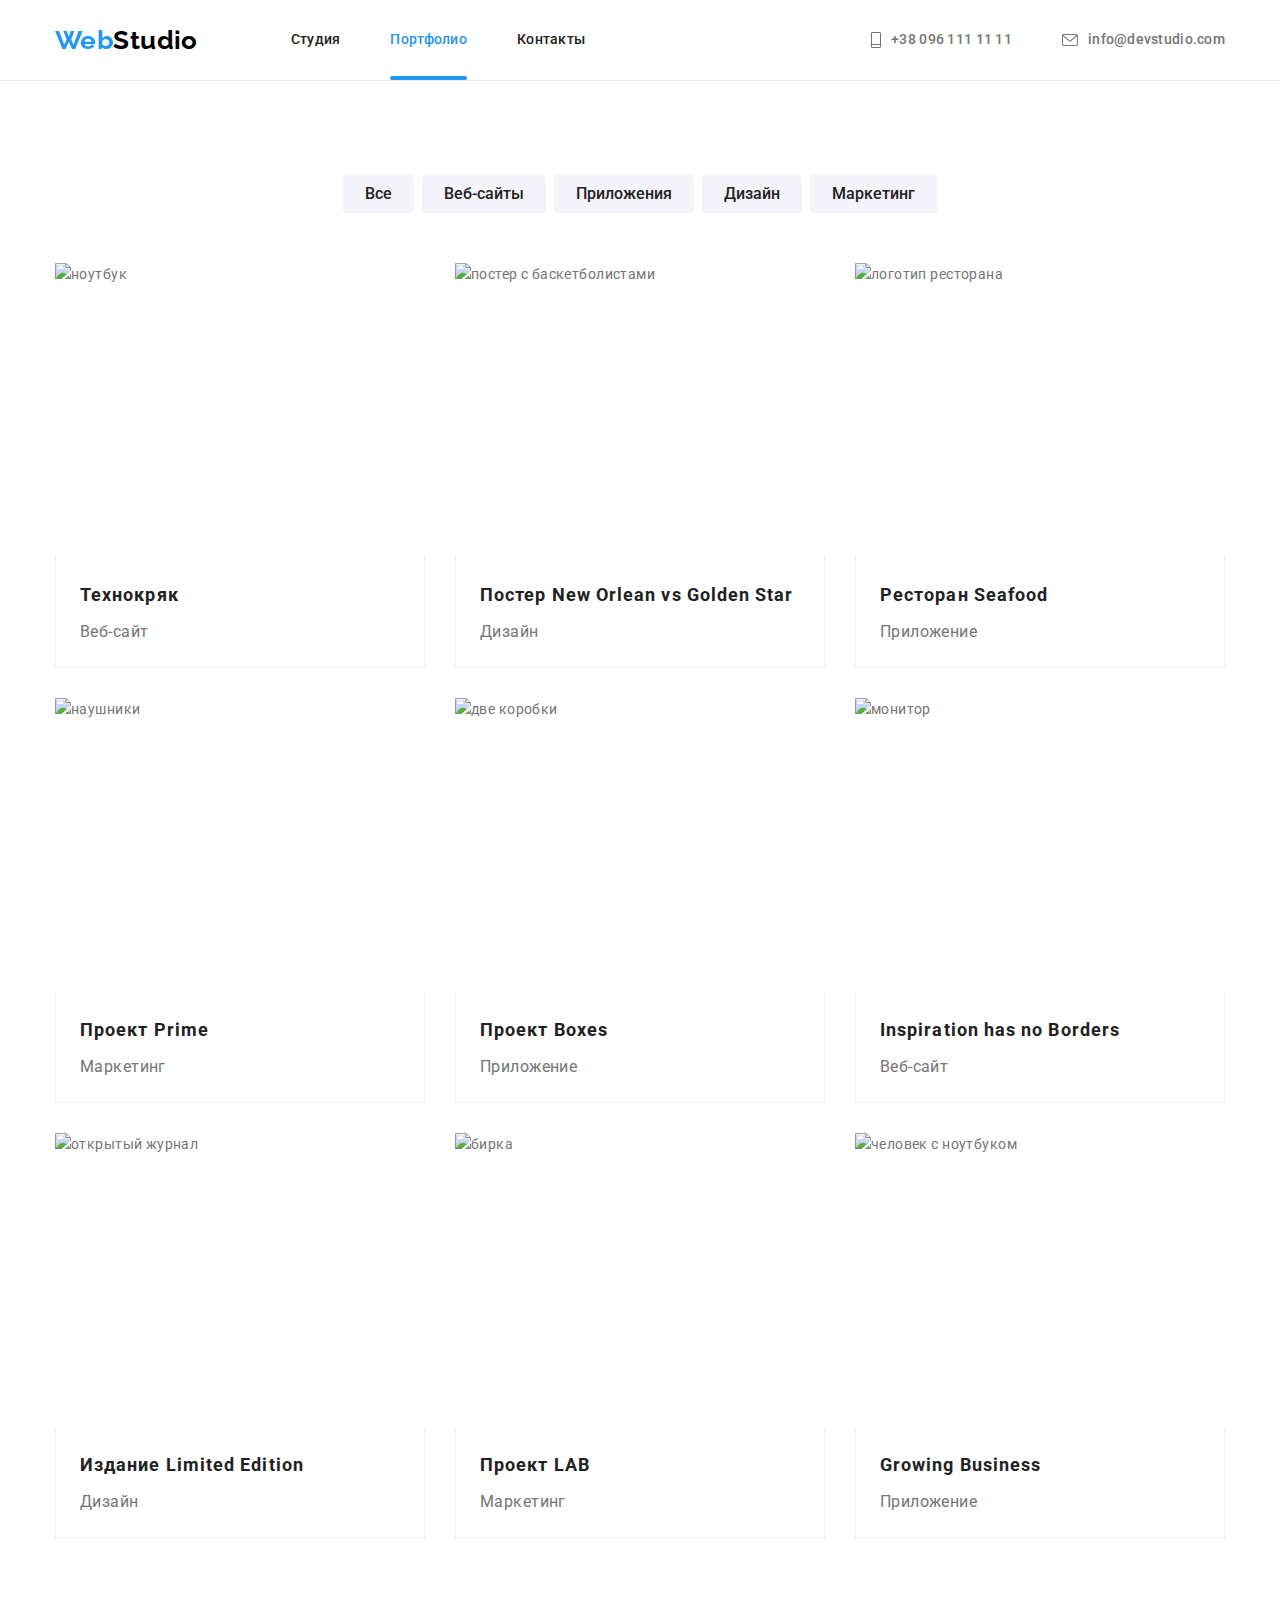
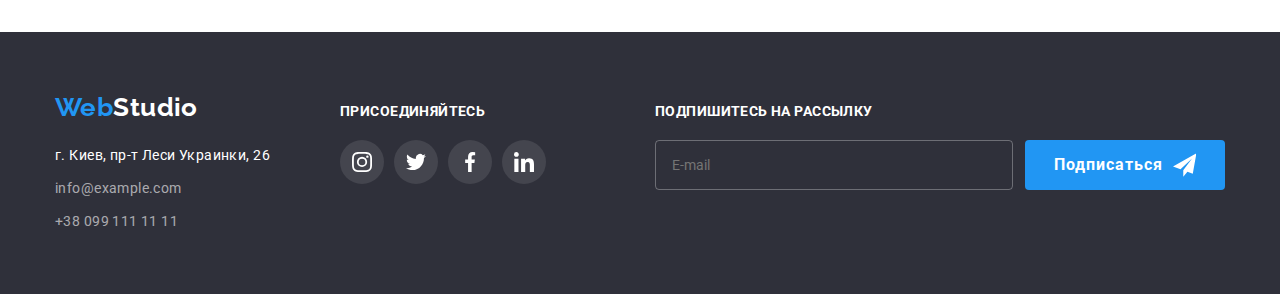
==== commit e43614c4: "fibugs" ====
--- a/portfolio.html
+++ b/portfolio.html
@@ -28,10 +28,10 @@
         <nav class="nav">
           <ul class="nav__list">
             <li class="nav__item">
-              <a class="nav__link nav__link--current" href="./index.html">Студия</a>
+              <a class="nav__link " href="./index.html">Студия</a>
             </li>
             <li class="nav__item">
-              <a class="nav__link" href="./portfolio.html">Портфолио</a>
+              <a class="nav__link nav__link--current" href="./portfolio.html">Портфолио</a>
             </li>
             <li class="nav__item">
               <a class="nav__link" href="">Контакты</a>
@@ -111,7 +111,8 @@
                     цифрового шпионажа и атак на защищённые сервера конкурентов.
                   </p>
                   <img
-                    src="./img/img-galery-1.jpg"
+                   srcset="./img/img-gallery-1.jpg 1x, ./img/img-gallery-1X2.jpg 2x"
+                    src="./img/img-gallery-1.jpg"
                     alt="ноутбук"
                     width="370"
                     height="294"
@@ -132,7 +133,8 @@
                     цифрового шпионажа и атак на защищённые сервера конкурентов.
                   </p>
                   <img
-                    src="./img/img-galery-2.jpg"
+                    srcset="./img/img-gallery-2.jpg 1x, ./img/img-gallery-2X2.jpg 2x"
+                    src="./img/img-gallery-2.jpg"
                     alt="постер с баскетболистами"
                     width="370"
                     height="294"
@@ -156,7 +158,8 @@
                     цифрового шпионажа и атак на защищённые сервера конкурентов.
                   </p>
                   <img
-                    src="./img/img-galery-3.jpg"
+                    srcset="./img/img-gallery-3.jpg 1x, ./img/img-gallery-3X2.jpg 2x"
+                    src="./img/img-gallery-3.jpg"
                     alt="логотип ресторана"
                     width="370"
                     height="294"
@@ -179,7 +182,8 @@
                     цифрового шпионажа и атак на защищённые сервера конкурентов.
                   </p>
                   <img
-                    src="./img/img-galery-4.jpg"
+                    srcset="./img/img-gallery-4.jpg 1x, ./img/img-gallery-4X2.jpg 2x"
+                    src="./img/img-gallery-4.jpg"
                     alt="наушники"
                     width="370"
                     height="294"
@@ -202,7 +206,8 @@
                     цифрового шпионажа и атак на защищённые сервера конкурентов.
                   </p>
                   <img
-                    src="./img/img-galery-5.jpg"
+                    srcset="./img/img-gallery-5.jpg 1x, ./img/img-gallery-5X2.jpg 2x"
+                    src="./img/img-gallery-5.jpg"
                     alt="две коробки"
                     width="370"
                     height="294"
@@ -225,7 +230,8 @@
                     цифрового шпионажа и атак на защищённые сервера конкурентов.
                   </p>
                   <img
-                    src="./img/img-galery-6.jpg"
+                    srcset="./img/img-gallery-6.jpg 1x, ./img/img-gallery-6X2.jpg 2x"
+                    src="./img/img-gallery-6.jpg"
                     alt="монитор"
                     width="370"
                     height="294"
@@ -248,7 +254,8 @@
                     цифрового шпионажа и атак на защищённые сервера конкурентов.
                   </p>
                   <img
-                    src="./img/img-galery-7.jpg"
+                    srcset="./img/img-gallery-7.jpg 1x, ./img/img-gallery-7X2.jpg 2x"
+                    src="./img/img-gallery-7.jpg"
                     alt="открытый журнал"
                     width="370"
                     height="294"
@@ -271,7 +278,8 @@
                     цифрового шпионажа и атак на защищённые сервера конкурентов.
                   </p>
                   <img
-                    src="./img/img-galery-8.jpg"
+                    srcset="./img/img-gallery-8.jpg 1x, ./img/img-gallery-8X2.jpg 2x"
+                    src="./img/img-gallery-8.jpg"
                     alt="бирка"
                     width="370"
                     height="294"
@@ -294,7 +302,8 @@
                     цифрового шпионажа и атак на защищённые сервера конкурентов.
                   </p>
                   <img
-                    src="./img/img-galery-9.jpg"
+                    srcset="./img/img-gallery-9.jpg 1x, ./img/img-gallery-9X2.jpg 2x"
+                    src="./img/img-gallery-9.jpg"
                     alt="человек с ноутбуком"
                     width="370"
                     height="294"
@@ -314,90 +323,78 @@
     </main>
 
     <!-- footer -->
-    <footer class="footer">
-      <div class="container footer__container">
-        <div class="footer__address">
-          <a class="logo" href="./index.html"
-            >Web<span class="logo__light">Studio</span></a
-          >
-          <address>
-            <ul class="address">
-              <li class="address__item">
-                <a
-                  class="address__link address__link--ofice"
-                  href="https://www.google.com/maps/d/viewer?msa=0&mid=10uSM3H-mIU3GznYo2szRIEphczw&ll=50.42732700000001%2C30.538092&z=17"
-                  target="_blank"
-                  rel="noreferrer noopener"
-                  >г. Киев, пр-т Леси Украинки, 26
-                </a>
-              </li>
-              <li class="address__item">
-                <a class="address__link" href="mailto:info@example.com"
-                  >info@example.com</a
-                >
-              </li>
-              <li class="address__item">
-                <a class="address__link" href="tel:+380991111111"
-                  >+38 099 111 11 11</a
-                >
-              </li>
-            </ul>
-          </address>
+      <footer class="footer">
+        <div class="container footer__container">
+          <div class="footer__grup">
+            <div class="footer__address">
+              <a class="logo" href="./index.html">Web<span class="logo__light">Studio</span></a>
+              <address>
+                <ul class="address">
+                  <li class="address__item">
+                    <a class="address__link address__link--ofice"
+                      href="https://www.google.com/maps/d/viewer?msa=0&mid=10uSM3H-mIU3GznYo2szRIEphczw&ll=50.42732700000001%2C30.538092&z=17"
+                      target="_blank" rel="noreferrer noopener">г. Киев, пр-т Леси Украинки, 26
+                    </a>
+                  </li>
+                  <li class="address__item">
+                    <a class="address__link" href="mailto:info@example.com">info@example.com</a>
+                  </li>
+                  <li class="address__item">
+                    <a class="address__link" href="tel:+380991111111">+38 099 111 11 11</a>
+                  </li>
+                </ul>
+              </address>
+            </div>
+            <div class="follow">
+              <b class="follow__title">присоединяйтесь</b>
+              <ul class="social">
+                <li class="social__item">
+                  <a class="social__link social__link--footer" href="">
+                    <svg class="social__icon" width="20" height="20">
+                      <use href="./img/sprite.svg#icon-instagram"></use>
+                    </svg>
+                  </a>
+                </li>
+                <li class="social__item">
+                  <a class="social__link social__link--footer" href="">
+                    <svg class="social__icon" width="20" height="20">
+                      <use href="./img/sprite.svg#icon-twitter"></use>
+                    </svg>
+                  </a>
+                </li>
+                <li class="social__item">
+                  <a class="social__link social__link--footer" href="">
+                    <svg class="follow__icon" width="20" height="20">
+                      <use href="./img/sprite.svg#icon-facebook"></use>
+                    </svg>
+                  </a>
+                </li>
+                <li class="social__item">
+                  <a class="social__link social__link--footer" href="">
+                    <svg class="socialicon" width="20" height="20">
+                      <use href="./img/sprite.svg#icon-linkedin"></use>
+                    </svg>
+                  </a>
+                </li>
+              </ul>
+            </div>
+          </div>
+          <div class="mailing">
+            <b class="mailing__title">Подпишитесь на рассылку</b>
+            <form class="mailing__form">
+              <label>
+                <input class="mailing__input" type="email" name="email" placeholder="E-mail" />
+              </label>
+              <button class="mailing__button" type="submit">
+                Подписаться
+                <svg class="mailing-button-icon" width="24" height="24">
+                  <use href="img/sprite.svg#icon-send"></use>
+                </svg>
+              </button>
+            </form>
+          </div>
         </div>
-        <div class="follow">
-          <b class="follow__title">присоединяйтесь</b>
-          <ul class="social">
-            <li class="social__item">
-              <a class="social__link social__link--footer" href="">
-                <svg class="social__icon" width="20" height="20">
-                  <use href="./img/sprite.svg#icon-instagram"></use>
-                </svg>
-              </a>
-            </li>
-            <li class="social__item">
-              <a class="social__link social__link--footer" href="">
-                <svg class="social__icon" width="20" height="20">
-                  <use href="./img/sprite.svg#icon-twitter"></use>
-                </svg>
-              </a>
-            </li>
-            <li class="social__item">
-              <a class="social__link social__link--footer" href="">
-                <svg class="follow__icon" width="20" height="20">
-                  <use href="./img/sprite.svg#icon-facebook"></use>
-                </svg>
-              </a>
-            </li>
-            <li class="social__item">
-              <a class="social__link social__link--footer" href="">
-                <svg class="socialicon" width="20" height="20">
-                  <use href="./img/sprite.svg#icon-linkedin"></use>
-                </svg>
-              </a>
-            </li>
-          </ul>
-        </div>
-        <div class="mailing">
-          <b class="mailing__title">Подпишитесь на рассылку</b>
-          <form class="mailing__form">
-            <label>
-              <input
-                class="mailing__input"
-                type="email"
-                name="email"
-                placeholder="E-mail"
-              />
-            </label>
-            <button class="mailing__button" type="submit">
-              Подписаться
-              <svg class="mailing-button-icon" width="24" height="24">
-                <use href="img/sprite.svg#icon-send"></use>
-              </svg>
-            </button>
-          </form>
-        </div>
-      </div>
-    </footer>
+      </footer>
     <script src="./js/mobile-menu.js"></script>
   </body>
 </html>
--- a/css/main.min.css
+++ b/css/main.min.css
@@ -3,5 +3,5 @@
  Consolas,  'Liberation Mono',  Menlo,- monospace;font-size:1em}small{font-size:80%}sub,sup{font-size:75%;line-height:0;position:relative;vertical-align:baseline}sub{bottom:-0.25em}sup{top:-0.5em}table{text-indent:0;border-color:inherit}button,input,optgroup,select,textarea{font-family:inherit;font-size:100%;line-height:1.15;margin:0}button,select{text-transform:none}button,[type='button'],[type='reset'],[type='submit']{-webkit-appearance:button}::-moz-focus-inner{border-style:none;padding:0}:-moz-focusring{outline:1px dotted ButtonText}:-moz-ui-invalid{box-shadow:none}legend{padding:0}progress{vertical-align:baseline}::-webkit-inner-spin-button,::-webkit-outer-spin-button{height:auto}[type='search']{-webkit-appearance:textfield;outline-offset:-2px}::-webkit-search-decoration{-webkit-appearance:none}::-webkit-file-upload-button{-webkit-appearance:button;font:inherit}summary{display:list-item}.visually-hidden{position:absolute;white-space:nowrap;width:1px;height:1px;overflow:hidden;border:0;padding:0;clip:rect(0);-webkit-clip-path:inset(50%);clip-path:inset(50%);margin:-1px}body{color:#757575;font-family:Roboto, sans-serif;font-size:14px;line-height:1.71;letter-spacing:0.03em}h1,h2,h3,ul,p{margin:0px;padding:0px}ul{list-style:none}a{text-decoration:none}img{display:block;max-width:100%;height:auto}.container{padding-left:15px;padding-right:15px;margin-left:auto;margin-right:auto}@media screen and (min-width: 480px){.container{width:480px}}@media screen and (min-width: 768px){.container{width:768px}}@media screen and (min-width: 1200px){.container{width:1200px}}.section{padding-top:60px;padding-bottom:60px}@media screen and (min-width: 1200px){.section{padding-top:94px;padding-bottom:94px}}.section__title{color:#212121;font-weight:700;font-size:28px;line-height:1.18;text-align:center;margin-bottom:30px}@media screen and (min-width: 1200px){.section__title{font-size:36px;line-height:1.17;margin-bottom:50px}}.header{border-bottom:1px solid #ececec}@media screen and (max-width: 767px){.header{position:relative;padding-top:16px;padding-bottom:16px}}@media screen and (min-width: 768px){.header__container{display:-webkit-box;display:-ms-flexbox;display:flex;-webkit-box-align:center;-ms-flex-align:center;align-items:center}}@media screen and (max-width: 767px){.nav__item:not(:last-child){margin-bottom:35px}}@media screen and (min-width: 768px){.nav{margin-left:88px}.nav__list{display:-webkit-box;display:-ms-flexbox;display:flex}.nav__item:not(:last-child){margin-right:50px}}@media screen and (min-width: 1200px){.nav{margin-left:93px}}.nav__link{position:relative;text-decoration:none;color:#212121;font-weight:500;letter-spacing:0.02em;-webkit-transition:color 250ms cubic-bezier(0.4, 0, 0.2, 1);transition:color 250ms cubic-bezier(0.4, 0, 0.2, 1)}@media screen and (max-width: 767px){.nav__link{font-size:40px;line-height:1.18}}@media screen and (min-width: 768px){.nav__link{display:block;padding:32px 0;font-size:14px;line-height:1.14}}.nav__link:hover,.nav__link:focus{color:#2196f3}.nav__link--current{color:#2196f3}@media screen and (min-width: 768px){.nav__link--current::after{position:absolute;bottom:0;left:0;content:"";display:block;width:100%;height:4px;border-radius:2px;background-color:#2196f3}}@media screen and (max-width: 767px){.contact{margin-top:302px}.contact__item:not(:last-child){margin-bottom:32px}.contact__icon{display:none}}@media screen and (min-width: 768px){.contact{display:-webkit-box;display:-ms-flexbox;display:flex;-webkit-box-orient:vertical;-webkit-box-direction:reverse;-ms-flex-direction:column-reverse;flex-direction:column-reverse;margin-left:auto}.contact__item:not(:last-child){margin-top:10px}.contact__icon{fill:currentColor;margin-right:8px}}@media screen and (min-width: 1200px){.contact{-webkit-box-orient:horizontal;-webkit-box-direction:normal;-ms-flex-direction:row;flex-direction:row;margin-left:auto}.contact__icon{margin-right:10px}.contact__item:not(:last-child){margin-top:0;margin-right:50px}}.contact__link{color:#757575;font-weight:500;letter-spacing:0.02em;-webkit-transition:color 250ms cubic-bezier(0.4, 0, 0.2, 1);transition:color 250ms cubic-bezier(0.4, 0, 0.2, 1)}.contact__link:hover,.contact__link:focus{color:#2196f3}@media screen and (max-width: 767px){.contact__link--tel{font-weight:500;font-size:34px;line-height:1.18;letter-spacing:0.02em;color:#2196f3}.contact__link--post{font-weight:500;font-size:24px;line-height:1.17;letter-spacing:0.02em}}@media screen and (min-width: 768px){.contact__link{font-size:12px;line-height:1.17;display:-webkit-box;display:-ms-flexbox;display:flex;-webkit-box-align:center;-ms-flex-align:center;align-items:center}}@media screen and (min-width: 1200px){.contact__link{font-size:14px;line-height:1.14}}.menu-social{display:-webkit-box;display:-ms-flexbox;display:flex;margin-top:64px}.menu-social__item:not(:last-child){margin-right:10px;padding-right:10px;border-right:1px solid rgba(33,33,33,0.2)}.menu-social__link{font-weight:500;font-size:18px;line-height:1.22;letter-spacing:0.02em;color:#2196f3}@media screen and (min-width: 768px){.menu-social{display:none}}.logo{color:#2196f3;font-family:Raleway, sans-serif;font-weight:700;font-size:26px;line-height:1.19}.logo__dark{color:#000}.logo__light{color:#fff}.hero{max-width:1600px;margin-left:auto;margin-right:auto;padding:118px 0;background-color:#2f303a;text-align:center;background-image:-webkit-gradient(linear, left top, right top, from(rgba(47,48,58,0.4)), to(rgba(47,48,58,0.4))),url(../img/hero.jpg);background-image:linear-gradient(to right, rgba(47,48,58,0.4), rgba(47,48,58,0.4)),url(../img/hero.jpg);background-repeat:no-repeat;background-position:center;background-size:cover}@media screen and (min-width: 1200px){.hero{padding:200px 0}}.hero__title{max-width:360px;color:#fff;font-weight:900;font-size:26px;line-height:1.62;letter-spacing:0.06em;text-transform:uppercase;margin-left:auto;margin-right:auto}@media screen and (min-width: 1200px){.hero__title{max-width:696px;font-size:44px;line-height:1.36}}.hero__button{color:#fff;background-color:#2196f3;min-width:200px;padding:10px 32px;border-radius:4px;margin-top:30px;font-weight:700;font-size:16px;line-height:1.88;letter-spacing:0.06em;cursor:pointer;border:none;-webkit-transition:background-color 250ms cubic-bezier(0.4, 0, 0.2, 1);transition:background-color 250ms cubic-bezier(0.4, 0, 0.2, 1)}.hero__button:hover,.hero__button:focus{background-color:#188ce8}@media screen and (min-width: 768px){.features{display:-webkit-box;display:-ms-flexbox;display:flex;-ms-flex-wrap:wrap;flex-wrap:wrap;margin:-15px}.features__item{width:calc((100% - 60px) / 2);margin:15px}}@media screen and (min-width: 1200px){.features{-ms-flex-wrap:nowrap;flex-wrap:nowrap}.features__item:not(:last-child){margin-right:30px}}.features__title{margin-bottom:10px;color:#212121;text-transform:uppercase;font-weight:700;font-size:14px;line-height:1.14}@media screen and (max-width: 767px){.features__title{text-align:center}}.features__icon-box{display:-webkit-box;display:-ms-flexbox;display:flex;-webkit-box-align:center;-ms-flex-align:center;align-items:center;-webkit-box-pack:center;-ms-flex-pack:center;justify-content:center;margin-bottom:30px;background-color:#f5f4fa;height:120px}.section--no-padding-top{padding-top:0}@media screen and (max-width: 1199px){.section--no-padding-top{display:none}}.works{display:-webkit-box;display:-ms-flexbox;display:flex;margin-top:50px}.works__item:not(:last-child){margin-right:30px}.works__title{position:absolute;left:0;bottom:0;width:100%;font-family:Roboto;height:70px;display:-webkit-box;display:-ms-flexbox;display:flex;-webkit-box-pack:center;-ms-flex-pack:center;justify-content:center;-webkit-box-align:center;-ms-flex-align:center;align-items:center;font-weight:700;font-size:14px;line-height:1.43;letter-spacing:0.03em;text-transform:uppercase;color:#fff;background-color:rgba(47,48,58,0.8)}.works__item{position:relative}.section--bgc{background-color:#f5f4fa}.team img{width:100%}@media screen and (max-width: 767px){.team__item:not(:last-child){margin-bottom:30px}}@media screen and (min-width: 768px) and (max-width: 1199px){.team{display:-webkit-box;display:-ms-flexbox;display:flex;-ms-flex-wrap:wrap;flex-wrap:wrap;margin:-15px}.team__item{width:calc((100% - 60px) / 2);margin:15px}}@media screen and (min-width: 1200px){.team{display:-webkit-box;display:-ms-flexbox;display:flex}.team__item{width:calc((100% - 90px) / 4)}.team__item:not(:last-child){margin-right:30px}}.team__item{background-color:#fff;-webkit-box-shadow:0px 1px 3px rgba(0,0,0,0.12),0px 1px 1px rgba(0,0,0,0.14),0px 2px 1px rgba(0,0,0,0.2);box-shadow:0px 1px 3px rgba(0,0,0,0.12),0px 1px 1px rgba(0,0,0,0.14),0px 2px 1px rgba(0,0,0,0.2);border-radius:0px 0px 4px 4px}.team__title{margin-bottom:10px;color:#212121;font-weight:500;font-size:16px;line-height:1.19}.team__text{font-size:16px;line-height:1.19;margin-bottom:16px}.team__description{padding-top:30px;padding-bottom:24px;text-align:center}@media screen and (min-width: 1200px){.team__description{padding-bottom:30px}}.social{display:-webkit-box;display:-ms-flexbox;display:flex;-webkit-box-pack:center;-ms-flex-pack:center;justify-content:center}.social__item{width:44px;height:44px;border-radius:50%}.social__item:not(:last-child){margin-right:10px}.social__link{display:-webkit-box;display:-ms-flexbox;display:flex;-webkit-box-pack:center;-ms-flex-pack:center;justify-content:center;-webkit-box-align:center;-ms-flex-align:center;align-items:center;border-radius:50%;width:100%;height:100%;fill:#afb1b8;-webkit-transition:background-color 250ms cubic-bezier(0.4, 0, 0.2, 1),fill 250ms cubic-bezier(0.4, 0, 0.2, 1);transition:background-color 250ms cubic-bezier(0.4, 0, 0.2, 1),fill 250ms cubic-bezier(0.4, 0, 0.2, 1)}.social__link:hover,.social__link:focus{background-color:#2196f3;fill:#fff}.clients{display:-webkit-box;display:-ms-flexbox;display:flex;margin:-15px}@media screen and (max-width: 1199px){.clients{-ms-flex-wrap:wrap;flex-wrap:wrap}}.clients__item{width:calc((100% - 60px) / 2);height:92px;margin:15px}@media screen and (min-width: 768px){.clients__item{width:calc((100% - 90px) / 3)}}.clients__link{width:100%;height:100%;display:-webkit-box;display:-ms-flexbox;display:flex;-webkit-box-pack:center;-ms-flex-pack:center;justify-content:center;-webkit-box-align:center;-ms-flex-align:center;align-items:center;fill:#afb1b8;border:1px solid #afb1b8;border-radius:4px;-webkit-transition:fill 250ms cubic-bezier(0.4, 0, 0.2, 1),border 250ms cubic-bezier(0.4, 0, 0.2, 1);transition:fill 250ms cubic-bezier(0.4, 0, 0.2, 1),border 250ms cubic-bezier(0.4, 0, 0.2, 1)}.clients__link:hover,.clients__link:focus{fill:#2196f3;border:1px solid #2196f3}.footer{background-color:#2f303a;padding:60px 0}@media screen and (min-width: 1200px){.footer__container{display:-webkit-box;display:-ms-flexbox;display:flex}}@media screen and (min-width: 768px) and (max-width: 1199px){.footer__grup{display:-webkit-box;display:-ms-flexbox;display:flex;-webkit-box-pack:justify;-ms-flex-pack:justify;justify-content:space-between;-webkit-box-align:baseline;-ms-flex-align:baseline;align-items:baseline;padding-left:76px;padding-right:89px}}@media screen and (min-width: 1200px){.footer__grup{display:-webkit-box;display:-ms-flexbox;display:flex}}address{margin-top:20px}.footer__address{text-align:center}@media screen and (min-width: 1200px){.footer__address{text-align:start}}.address__link{font-style:normal;text-decoration:none;color:rgba(255,255,255,0.6);-webkit-transition:color 250ms cubic-bezier(0.4, 0, 0.2, 1);transition:color 250ms cubic-bezier(0.4, 0, 0.2, 1)}.address__link:hover,.address__link:focus{color:#2196f3}.address__item:not(:last-child){margin-bottom:9px}.address__link--ofice{color:#fff;-webkit-transition:color 250ms cubic-bezier(0.4, 0, 0.2, 1);transition:color 250ms cubic-bezier(0.4, 0, 0.2, 1)}.address__link--ofice:hover,.address__link--ofice:focus{color:#2196f3}.follow{text-align:center;margin-top:60px}@media screen and (min-width: 768px){.follow{margin-top:0}}@media screen and (min-width: 1200px){.follow{margin-left:70px;text-align:start}}.follow__title{display:block;font-weight:700;font-size:14px;line-height:1.14;letter-spacing:0.03em;text-transform:uppercase;color:#fff;margin-bottom:20px}.social__link--footer{background-color:rgba(255,255,255,0.1);fill:white}@media screen and (max-width: 1199px){.mailing{margin-top:60px;text-align:center}}@media screen and (min-width: 1200px){.mailing{margin-left:auto}}@media screen and (min-width: 1200px){.mailing__form{display:-webkit-box;display:-ms-flexbox;display:flex}}.mailing__title{display:block;font-weight:700;font-size:14px;line-height:1.14;letter-spacing:0.03em;text-transform:uppercase;color:#fff;margin-bottom:20px}.mailing__button{width:200px;margin-top:20px;display:-webkit-box;display:-ms-flexbox;display:flex;-webkit-box-align:center;-ms-flex-align:center;align-items:center;margin-left:auto;margin-right:auto;color:#fff;background-color:#2196f3;padding:10px 29px;border-radius:4px;font-weight:700;font-size:16px;line-height:1.88;letter-spacing:0.06em;cursor:pointer;border:none;-webkit-transition:background-color 250ms cubic-bezier(0.4, 0, 0.2, 1);transition:background-color 250ms cubic-bezier(0.4, 0, 0.2, 1)}@media screen and (min-width: 1200px){.mailing__button{margin-top:0;margin-left:12px}}.mailing__button:hover,.mailing__button:focus{background-color:#188ce8}.mailing-button-icon{margin-left:10px;fill:#fff}.mailing__input{background-color:inherit;width:100%;max-width:450px;height:50px;border:1px solid rgba(255,255,255,0.3);border-radius:4px;padding:15px 16px}@media screen and (min-width: 1200px){.mailing__input{width:358px}}.portfolio-menu{display:-webkit-box;display:-ms-flexbox;display:flex;-ms-flex-wrap:wrap;flex-wrap:wrap;margin-bottom:50px}.portfolio-menu__item:not(:last-child){margin-right:8px}@media screen and (max-width: 767px){.portfolio-menu__item:nth-child(-n+3){margin-bottom:15px}}@media screen and (min-width: 768px){.portfolio-menu{-webkit-box-pack:center;-ms-flex-pack:center;justify-content:center}}.portfolio-menu__button{color:#212121;background-color:#f5f4fa;cursor:pointer;border-radius:4px;border:transparent;font-weight:500;font-size:16px;line-height:1.63;padding:6px 22px;-webkit-transition:color 250ms cubic-bezier(0.4, 0, 0.2, 1),background-color 250ms cubic-bezier(0.4, 0, 0.2, 1),-webkit-box-shadow 250ms cubic-bezier(0.4, 0, 0.2, 1);transition:color 250ms cubic-bezier(0.4, 0, 0.2, 1),background-color 250ms cubic-bezier(0.4, 0, 0.2, 1),-webkit-box-shadow 250ms cubic-bezier(0.4, 0, 0.2, 1);transition:color 250ms cubic-bezier(0.4, 0, 0.2, 1),background-color 250ms cubic-bezier(0.4, 0, 0.2, 1),box-shadow 250ms cubic-bezier(0.4, 0, 0.2, 1);transition:color 250ms cubic-bezier(0.4, 0, 0.2, 1),background-color 250ms cubic-bezier(0.4, 0, 0.2, 1),box-shadow 250ms cubic-bezier(0.4, 0, 0.2, 1),-webkit-box-shadow 250ms cubic-bezier(0.4, 0, 0.2, 1)}.portfolio-menu__button:hover,.portfolio-menu__button:focus{color:#fff;background-color:#2196f3;-webkit-box-shadow:0px 3px 1px rgba(0,0,0,0.1),0px 1px 2px rgba(0,0,0,0.08),0px 2px 2px rgba(0,0,0,0.12);box-shadow:0px 3px 1px rgba(0,0,0,0.1),0px 1px 2px rgba(0,0,0,0.08),0px 2px 2px rgba(0,0,0,0.12)}.gallery img{width:100%}@media screen and (max-width: 767px){.gallery__item:not(:last-child){margin-bottom:30px}}@media screen and (min-width: 768px){.gallery{display:-webkit-box;display:-ms-flexbox;display:flex;-ms-flex-wrap:wrap;flex-wrap:wrap;margin:-15px}}.gallery__item{background-color:#fff}@media screen and (min-width: 768px) and (max-width: 1199px){.gallery__item{width:calc((100% - 60px) / 2);margin:15px}}@media screen and (min-width: 1200px){.gallery__item{width:calc((100% - 60px) / 3);margin-bottom:30px;margin-right:30px}.gallery__item:nth-child(3n){margin-right:0px}.gallery__item:nth-last-child(-n+3){margin-bottom:0px}}.gallery__overlay-text{position:absolute;width:100%;height:100%;padding:63px 24px;font-size:18px;line-height:1.56;letter-spacing:0.03em;color:white;background-color:rgba(33,150,243,0.9);-webkit-transform:translateY(100%);transform:translateY(100%);-webkit-transition:-webkit-transform 250ms cubic-bezier(0.4, 0, 0.2, 1);transition:-webkit-transform 250ms cubic-bezier(0.4, 0, 0.2, 1);transition:transform 250ms cubic-bezier(0.4, 0, 0.2, 1);transition:transform 250ms cubic-bezier(0.4, 0, 0.2, 1), -webkit-transform 250ms cubic-bezier(0.4, 0, 0.2, 1)}.gallery__link:hover .gallery__overlay-text,.gallery__link:focus .gallery__overlay-text{-webkit-transform:translateY(0);transform:translateY(0)}.gallery__overlay{position:relative;overflow:hidden}.gallery__link{display:block;font-style:normal;text-decoration:none;color:inherit;-webkit-transition:-webkit-box-shadow 250ms cubic-bezier(0.4, 0, 0.2, 1);transition:-webkit-box-shadow 250ms cubic-bezier(0.4, 0, 0.2, 1);transition:box-shadow 250ms cubic-bezier(0.4, 0, 0.2, 1);transition:box-shadow 250ms cubic-bezier(0.4, 0, 0.2, 1), -webkit-box-shadow 250ms cubic-bezier(0.4, 0, 0.2, 1)}.gallery__link:hover,.gallery__link:focus{-webkit-box-shadow:0px 1px 1px rgba(0,0,0,0.12),0px 4px 4px rgba(0,0,0,0.06),1px 4px 6px rgba(0,0,0,0.16);box-shadow:0px 1px 1px rgba(0,0,0,0.12),0px 4px 4px rgba(0,0,0,0.06),1px 4px 6px rgba(0,0,0,0.16)}.gallery__thumb{padding:20px 24px;border-bottom:1px solid #eeeeee;border-left:1px solid #eeeeee;border-right:1px solid #eeeeee}.gallery__title{color:#212121;font-weight:700;font-size:18px;line-height:2;letter-spacing:0.06em;margin-bottom:4px}.gallery__text{font-size:16px;line-height:1.88}.backdrop{position:fixed;top:0;left:0;width:100%;height:100%;background-color:rgba(0,0,0,0.2);opacity:1;-webkit-transition:opacity 250ms cubic-bezier(0.4, 0, 0.2, 1);transition:opacity 250ms cubic-bezier(0.4, 0, 0.2, 1);overflow-y:scroll}@media screen and (max-width: 480px){.backdrop{padding:93px 15px}}.backdrop.is-hidden{visibility:hidden;opacity:0;pointer-events:none}.backdrop.is-hidden .modal{-webkit-transform:translate(-50%, -50%) scale(0.75);transform:translate(-50%, -50%) scale(0.75)}.modal{position:relative;border-radius:4px;background-color:#fff;left:50%;top:50%;-webkit-transform:translate(-50%, -50%) scale(1);transform:translate(-50%, -50%) scale(1);-webkit-transition:visibility 2500ms cubic-bezier(0.4, 0, 0.2, 1),-webkit-transform 250ms cubic-bezier(0.4, 0, 0.2, 1);transition:visibility 2500ms cubic-bezier(0.4, 0, 0.2, 1),-webkit-transform 250ms cubic-bezier(0.4, 0, 0.2, 1);transition:transform 250ms cubic-bezier(0.4, 0, 0.2, 1),visibility 2500ms cubic-bezier(0.4, 0, 0.2, 1);transition:transform 250ms cubic-bezier(0.4, 0, 0.2, 1),visibility 2500ms cubic-bezier(0.4, 0, 0.2, 1),-webkit-transform 250ms cubic-bezier(0.4, 0, 0.2, 1)}@media screen and (min-width: 480px){.modal{width:450px;height:609px}}@media screen and (min-width: 1200px){.modal{width:528px;height:581px}}.button__modal{position:absolute;right:8px;top:8px;width:30px;height:30px;background-color:#fff;border-radius:50%;border:1px solid rgba(0,0,0,0.1);display:-webkit-box;display:-ms-flexbox;display:flex;-webkit-box-align:center;-ms-flex-align:center;align-items:center;-webkit-box-pack:center;-ms-flex-pack:center;justify-content:center;outline:none;cursor:pointer;-webkit-transition:outline 250ms cubic-bezier(0.4, 0, 0.2, 1);transition:outline 250ms cubic-bezier(0.4, 0, 0.2, 1)}.button__modal:focus,.button__modal:hover{border:1px solid #2196f3}.form{display:-webkit-box;display:-ms-flexbox;display:flex;-webkit-box-orient:vertical;-webkit-box-direction:normal;-ms-flex-direction:column;flex-direction:column;-webkit-box-align:center;-ms-flex-align:center;align-items:center;padding:40px}.form__title{margin-bottom:12px;font-weight:700;font-size:20px;line-height:1.5;letter-spacing:0.03em;color:#212121;text-align:center}@media screen and (min-width: 1200px){.form__title{line-height:1.15}}.form__field{position:relative;display:-webkit-box;display:-ms-flexbox;display:flex;width:100%;-webkit-box-orient:vertical;-webkit-box-direction:normal;-ms-flex-direction:column;flex-direction:column;margin-bottom:10px}.form__input{height:40px;padding:0 0 0 35px;border:1px solid rgba(33,33,33,0.2);border-radius:4px;outline:none;-webkit-transition:outline 250ms cubic-bezier(0.4, 0, 0.2, 1);transition:outline 250ms cubic-bezier(0.4, 0, 0.2, 1)}.form__input:focus{border:1px solid #2196f3}.form__icon{position:absolute;left:15px;bottom:14px;-webkit-transition:fill 250ms cubic-bezier(0.4, 0, 0.2, 1);transition:fill 250ms cubic-bezier(0.4, 0, 0.2, 1)}.form__field:focus-within .form__icon{fill:#2196f3}.form__label{display:block;margin-bottom:4px;font-size:12px;line-height:1.17;letter-spacing:0.01em}.comment{width:100%;margin-bottom:20px}.comment__input{display:block;height:120px;width:100%;padding:12px 16px;resize:none;border:1px solid rgba(33,33,33,0.2);border-radius:4px;outline:none;-webkit-transition:outline 250ms cubic-bezier(0.4, 0, 0.2, 1);transition:outline 250ms cubic-bezier(0.4, 0, 0.2, 1)}.comment__input:focus{border:1px solid #2196f3}.checkbox{display:-webkit-box;display:-ms-flexbox;display:flex;-webkit-box-align:center;-ms-flex-align:center;align-items:center;margin-bottom:30px;font-size:12px;line-height:1.17;letter-spacing:0.03em}@media screen and (min-width: 1200px){.checkbox{font-size:14px;line-height:1.71}}.checkbox__icon{display:-webkit-box;display:-ms-flexbox;display:flex;-webkit-box-align:center;-ms-flex-align:center;align-items:center;width:16px;height:15px;border:2px solid #212121;border-radius:4px;fill:#fff;margin-right:8px}.checkbox__input:checked+.checkbox__icon{background-color:#2196f3;border:transparent}.checkbox__input{-webkit-appearance:none;-moz-appearance:none;appearance:none}.form__link{display:inline-block;text-decoration:underline;color:#2196f3}.form__button{color:#fff;background-color:#2196f3;padding:10px 55px;border-radius:4px;font-weight:700;font-size:16px;line-height:1.88;letter-spacing:0.06em;cursor:pointer;border:transparent;-webkit-transition:background-color 250ms cubic-bezier(0.4, 0, 0.2, 1);transition:background-color 250ms cubic-bezier(0.4, 0, 0.2, 1)}.form__button:hover,.form__button:focus{background-color:#188ce8}.menu{background-color:#fff}@media screen and (max-width: 767px){.menu{position:absolute;z-index:8;top:0;left:0;-webkit-box-flex:1;-ms-flex-positive:1;flex-grow:1;padding:48px 10px 48px 40px;display:none}.menu.is-open{display:block;position:fixed;width:100%}}@media screen and (min-width: 768px){.menu{display:-webkit-box;display:-ms-flexbox;display:flex;-webkit-box-align:center;-ms-flex-align:center;align-items:center;-webkit-box-flex:1;-ms-flex-positive:1;flex-grow:1}}.menu__button{position:absolute;z-index:9;top:10px;right:15px;display:-webkit-inline-box;display:-ms-inline-flexbox;display:inline-flex;margin:0;padding:0;border:none;background-color:transparent}.menu__button .button__close{display:none}@media screen and (min-width: 768px){.menu__button{display:none}}.menu__button.is-open .button__close{display:block}.menu__button.is-open .button__open{display:none}
+ monospace;font-size:1em}small{font-size:80%}sub,sup{font-size:75%;line-height:0;position:relative;vertical-align:baseline}sub{bottom:-0.25em}sup{top:-0.5em}table{text-indent:0;border-color:inherit}button,input,optgroup,select,textarea{font-family:inherit;font-size:100%;line-height:1.15;margin:0}button,select{text-transform:none}button,[type='button'],[type='reset'],[type='submit']{-webkit-appearance:button}::-moz-focus-inner{border-style:none;padding:0}:-moz-focusring{outline:1px dotted ButtonText}:-moz-ui-invalid{box-shadow:none}legend{padding:0}progress{vertical-align:baseline}::-webkit-inner-spin-button,::-webkit-outer-spin-button{height:auto}[type='search']{-webkit-appearance:textfield;outline-offset:-2px}::-webkit-search-decoration{-webkit-appearance:none}::-webkit-file-upload-button{-webkit-appearance:button;font:inherit}summary{display:list-item}.visually-hidden{position:absolute;white-space:nowrap;width:1px;height:1px;overflow:hidden;border:0;padding:0;clip:rect(0);-webkit-clip-path:inset(50%);clip-path:inset(50%);margin:-1px}body{color:#757575;font-family:Roboto, sans-serif;font-size:14px;line-height:1.71;letter-spacing:0.03em}h1,h2,h3,ul,p{margin:0px;padding:0px}ul{list-style:none}a{text-decoration:none}img{display:block;max-width:100%;height:auto}.container{padding-left:15px;padding-right:15px;margin-left:auto;margin-right:auto}@media screen and (min-width: 480px){.container{width:480px}}@media screen and (min-width: 768px){.container{width:768px}}@media screen and (min-width: 1200px){.container{width:1200px}}.section{padding-top:60px;padding-bottom:60px}@media screen and (min-width: 1200px){.section{padding-top:94px;padding-bottom:94px}}.section__title{color:#212121;font-weight:700;font-size:28px;line-height:1.18;text-align:center;margin-bottom:30px}@media screen and (min-width: 1200px){.section__title{font-size:36px;line-height:1.17;margin-bottom:50px}}.header{border-bottom:1px solid #ececec}@media screen and (max-width: 767px){.header{position:relative;padding-top:16px;padding-bottom:16px}}.header__container{position:relative}@media screen and (min-width: 768px){.header__container{display:-webkit-box;display:-ms-flexbox;display:flex;-webkit-box-align:center;-ms-flex-align:center;align-items:center}}@media screen and (max-width: 767px){.nav__item:not(:last-child){margin-bottom:35px}}@media screen and (min-width: 768px){.nav__list{display:-webkit-box;display:-ms-flexbox;display:flex}.nav__item:not(:last-child){margin-right:50px}}.nav__link{position:relative;text-decoration:none;color:#212121;font-weight:500;letter-spacing:0.02em;-webkit-transition:color 250ms cubic-bezier(0.4, 0, 0.2, 1);transition:color 250ms cubic-bezier(0.4, 0, 0.2, 1)}@media screen and (max-width: 767px){.nav__link{font-size:40px;line-height:1.18}}.nav__link:hover,.nav__link:focus{color:#2196f3}.nav__link--current{color:#2196f3}@media screen and (min-width: 768px){.nav__link{display:block;padding:32px 0;font-size:14px;line-height:1.14}}@media screen and (min-width: 768px){.nav__link--current::after{position:absolute;bottom:0;left:0;content:"";display:block;width:100%;height:4px;border-radius:2px;background-color:#2196f3}}@media screen and (max-width: 767px){.contact{margin-top:302px}.contact__item:not(:last-child){margin-bottom:32px}.contact__icon{display:none}}@media screen and (min-width: 768px){.contact{display:-webkit-box;display:-ms-flexbox;display:flex;-webkit-box-orient:vertical;-webkit-box-direction:reverse;-ms-flex-direction:column-reverse;flex-direction:column-reverse;margin-left:auto}.contact__item:not(:last-child){margin-top:10px}.contact__icon{fill:currentColor;margin-right:8px}}@media screen and (min-width: 1200px){.contact{-webkit-box-orient:horizontal;-webkit-box-direction:normal;-ms-flex-direction:row;flex-direction:row;margin-left:auto}.contact__icon{margin-right:10px}.contact__item:not(:last-child){margin-top:0;margin-right:50px}}.contact__link{color:#757575;font-weight:500;letter-spacing:0.02em;-webkit-transition:color 250ms cubic-bezier(0.4, 0, 0.2, 1);transition:color 250ms cubic-bezier(0.4, 0, 0.2, 1)}.contact__link:hover,.contact__link:focus{color:#2196f3}@media screen and (max-width: 767px){.contact__link--tel{font-weight:500;font-size:34px;line-height:1.18;letter-spacing:0.02em;color:#2196f3}.contact__link--post{font-weight:500;font-size:24px;line-height:1.17;letter-spacing:0.02em}}@media screen and (min-width: 768px){.contact__link{font-size:12px;line-height:1.17;display:-webkit-box;display:-ms-flexbox;display:flex;-webkit-box-align:center;-ms-flex-align:center;align-items:center}.contact__link--post .contact__icon{width:14px;height:10px}.contact__link--tel .contact__icon{width:10px;height:14px}}@media screen and (min-width: 1200px){.contact__link{font-size:14px;line-height:1.14}.contact__link--post .contact__icon{width:16px;height:12px}.contact__link--tel .contact__icon{width:10px;height:16px}}.menu-social{display:-webkit-box;display:-ms-flexbox;display:flex;margin-top:64px}.menu-social__item:not(:last-child){margin-right:10px;padding-right:10px;border-right:1px solid rgba(33,33,33,0.2)}.menu-social__link{font-weight:500;font-size:18px;line-height:1.22;letter-spacing:0.02em;color:#2196f3}@media screen and (min-width: 768px){.menu-social{display:none}}.logo{color:#2196f3;font-family:Raleway, sans-serif;font-weight:700;font-size:24px;line-height:1.17}.logo__dark{color:#000}.logo__light{color:#fff}@media screen and (min-width: 1200px){.logo{font-size:26px;line-height:1.19}}.hero{max-width:1600px;margin-left:auto;margin-right:auto;padding:118px 0;background-color:#2f303a;text-align:center;background-image:-webkit-gradient(linear, left top, right top, from(rgba(47,48,58,0.4)), to(rgba(47,48,58,0.4))),url(../img/hero-mobile.jpg);background-image:linear-gradient(to right, rgba(47,48,58,0.4), rgba(47,48,58,0.4)),url(../img/hero-mobile.jpg);background-size:cover}@media (min-device-pixel-ratio: 2), (-webkit-min-device-pixel-ratio: 2), (min-resolution: 192dpi), (min-resolution: 2dppx){.hero{background-image:-webkit-gradient(linear, left top, right top, from(rgba(47,48,58,0.4)), to(rgba(47,48,58,0.4))),url(../img/hero-mobileX2.jpg);background-image:linear-gradient(to right, rgba(47,48,58,0.4), rgba(47,48,58,0.4)),url(../img/hero-mobileX2.jpg)}}@media screen and (min-width: 768px){.hero{background-image:-webkit-gradient(linear, left top, right top, from(rgba(47,48,58,0.4)), to(rgba(47,48,58,0.4))),url(../img/hero-tablet.jpg);background-image:linear-gradient(to right, rgba(47,48,58,0.4), rgba(47,48,58,0.4)),url(../img/hero-tablet.jpg)}}@media screen and (min-width: 768px) and (min-device-pixel-ratio: 2), screen and (min-width: 768px) and (-webkit-min-device-pixel-ratio: 2), screen and (min-width: 768px) and (min-resolution: 192dpi), screen and (min-width: 768px) and (min-resolution: 2dppx){.hero{background-image:-webkit-gradient(linear, left top, right top, from(rgba(47,48,58,0.4)), to(rgba(47,48,58,0.4))),url(../img/hero-tabletX2.jpg);background-image:linear-gradient(to right, rgba(47,48,58,0.4), rgba(47,48,58,0.4)),url(../img/hero-tabletX2.jpg)}}@media screen and (min-width: 1200px){.hero{padding:200px 0;background-image:-webkit-gradient(linear, left top, right top, from(rgba(47,48,58,0.4)), to(rgba(47,48,58,0.4))),url(../img/hero.jpg);background-image:linear-gradient(to right, rgba(47,48,58,0.4), rgba(47,48,58,0.4)),url(../img/hero.jpg)}}@media screen and (min-width: 1200px) and (min-device-pixel-ratio: 2), screen and (min-width: 1200px) and (-webkit-min-device-pixel-ratio: 2), screen and (min-width: 1200px) and (min-resolution: 192dpi), screen and (min-width: 1200px) and (min-resolution: 2dppx){.hero{background-image:-webkit-gradient(linear, left top, right top, from(rgba(47,48,58,0.4)), to(rgba(47,48,58,0.4))),url(../img/heroX2.jpg);background-image:linear-gradient(to right, rgba(47,48,58,0.4), rgba(47,48,58,0.4)),url(../img/heroX2.jpg)}}.hero__title{max-width:360px;color:#fff;font-weight:900;font-size:26px;line-height:1.62;letter-spacing:0.06em;text-transform:uppercase;margin-left:auto;margin-right:auto}@media screen and (min-width: 1200px){.hero__title{max-width:696px;font-size:44px;line-height:1.36}}.hero__button{color:#fff;background-color:#2196f3;min-width:200px;padding:10px 32px;border-radius:4px;margin-top:30px;font-weight:700;font-size:16px;line-height:1.88;letter-spacing:0.06em;cursor:pointer;border:none;-webkit-transition:background-color 250ms cubic-bezier(0.4, 0, 0.2, 1);transition:background-color 250ms cubic-bezier(0.4, 0, 0.2, 1)}.hero__button:hover,.hero__button:focus{background-color:#188ce8}@media screen and (max-width: 767px){.features__item:not(:last-child){margin-bottom:30px}}@media screen and (min-width: 768px){.features{display:-webkit-box;display:-ms-flexbox;display:flex;-ms-flex-wrap:wrap;flex-wrap:wrap;margin:-15px}.features__item{width:calc((100% - 60px) / 2);margin:15px}}@media screen and (min-width: 1200px){.features{-ms-flex-wrap:nowrap;flex-wrap:nowrap}.features__item:not(:last-child){margin-right:30px}}.features__title{margin-bottom:10px;color:#212121;text-transform:uppercase;font-weight:700;font-size:14px;line-height:1.14}@media screen and (max-width: 767px){.features__title{text-align:center}}.features__icon-box{display:-webkit-box;display:-ms-flexbox;display:flex;-webkit-box-align:center;-ms-flex-align:center;align-items:center;-webkit-box-pack:center;-ms-flex-pack:center;justify-content:center;margin-bottom:30px;background-color:#f5f4fa;height:120px}.section--no-padding-top{padding-top:0}@media screen and (max-width: 1199px){.section--no-padding-top{display:none}}.works{display:-webkit-box;display:-ms-flexbox;display:flex}.works__item:not(:last-child){margin-right:30px}.works__title{position:absolute;left:0;bottom:0;width:100%;font-family:Roboto;height:70px;display:-webkit-box;display:-ms-flexbox;display:flex;-webkit-box-pack:center;-ms-flex-pack:center;justify-content:center;-webkit-box-align:center;-ms-flex-align:center;align-items:center;font-weight:700;font-size:14px;line-height:1.43;letter-spacing:0.03em;text-transform:uppercase;color:#fff;background-color:rgba(47,48,58,0.8)}.works__item{position:relative}.section--bgc{background-color:#f5f4fa}.team img{width:100%}@media screen and (max-width: 767px){.team__item:not(:last-child){margin-bottom:30px}}@media screen and (min-width: 768px) and (max-width: 1199px){.team{display:-webkit-box;display:-ms-flexbox;display:flex;-ms-flex-wrap:wrap;flex-wrap:wrap;margin:-15px}.team__item{width:calc((100% - 60px) / 2);margin:15px}}@media screen and (min-width: 1200px){.team{display:-webkit-box;display:-ms-flexbox;display:flex}.team__item{width:calc((100% - 90px) / 4)}.team__item:not(:last-child){margin-right:30px}}.team__item{background-color:#fff;-webkit-box-shadow:0px 1px 3px rgba(0,0,0,0.12),0px 1px 1px rgba(0,0,0,0.14),0px 2px 1px rgba(0,0,0,0.2);box-shadow:0px 1px 3px rgba(0,0,0,0.12),0px 1px 1px rgba(0,0,0,0.14),0px 2px 1px rgba(0,0,0,0.2);border-radius:0px 0px 4px 4px}.team__title{margin-bottom:10px;color:#212121;font-weight:500;font-size:16px;line-height:1.19}.team__text{font-size:16px;line-height:1.19;margin-bottom:16px}.team__description{padding-top:30px;padding-bottom:24px;text-align:center}@media screen and (min-width: 1200px){.team__description{padding-bottom:30px}}.social{display:-webkit-box;display:-ms-flexbox;display:flex;-webkit-box-pack:center;-ms-flex-pack:center;justify-content:center}.social__item{width:44px;height:44px;border-radius:50%}.social__item:not(:last-child){margin-right:10px}.social__link{display:-webkit-box;display:-ms-flexbox;display:flex;-webkit-box-pack:center;-ms-flex-pack:center;justify-content:center;-webkit-box-align:center;-ms-flex-align:center;align-items:center;border-radius:50%;width:100%;height:100%;fill:#afb1b8;-webkit-transition:background-color 250ms cubic-bezier(0.4, 0, 0.2, 1),fill 250ms cubic-bezier(0.4, 0, 0.2, 1);transition:background-color 250ms cubic-bezier(0.4, 0, 0.2, 1),fill 250ms cubic-bezier(0.4, 0, 0.2, 1)}.social__link:hover,.social__link:focus{background-color:#2196f3;fill:#fff}.clients{display:-webkit-box;display:-ms-flexbox;display:flex;margin:-15px}@media screen and (max-width: 1199px){.clients{-ms-flex-wrap:wrap;flex-wrap:wrap}}.clients__item{width:calc((100% - 60px) / 2);height:92px;margin:15px}@media screen and (min-width: 768px){.clients__item{width:calc((100% - 90px) / 3)}}.clients__link{width:100%;height:100%;display:-webkit-box;display:-ms-flexbox;display:flex;-webkit-box-pack:center;-ms-flex-pack:center;justify-content:center;-webkit-box-align:center;-ms-flex-align:center;align-items:center;fill:#afb1b8;border:1px solid #afb1b8;border-radius:4px;-webkit-transition:fill 250ms cubic-bezier(0.4, 0, 0.2, 1),border 250ms cubic-bezier(0.4, 0, 0.2, 1);transition:fill 250ms cubic-bezier(0.4, 0, 0.2, 1),border 250ms cubic-bezier(0.4, 0, 0.2, 1)}.clients__link:hover,.clients__link:focus{fill:#2196f3;border:1px solid #2196f3}.footer{background-color:#2f303a;padding:60px 0}@media screen and (min-width: 1200px){.footer__container{display:-webkit-box;display:-ms-flexbox;display:flex;-webkit-box-align:baseline;-ms-flex-align:baseline;align-items:baseline}}@media screen and (min-width: 768px){.footer__grup{display:-webkit-box;display:-ms-flexbox;display:flex;-ms-flex-pack:distribute;justify-content:space-around;-webkit-box-align:baseline;-ms-flex-align:baseline;align-items:baseline}}address{margin-top:20px}.footer__address{text-align:center}@media screen and (min-width: 1200px){.footer__address{text-align:start}}.address__link{font-style:normal;text-decoration:none;color:rgba(255,255,255,0.6);-webkit-transition:color 250ms cubic-bezier(0.4, 0, 0.2, 1);transition:color 250ms cubic-bezier(0.4, 0, 0.2, 1)}.address__link:hover,.address__link:focus{color:#2196f3}.address__item:not(:last-child){margin-bottom:9px}.address__link--ofice{color:#fff;-webkit-transition:color 250ms cubic-bezier(0.4, 0, 0.2, 1);transition:color 250ms cubic-bezier(0.4, 0, 0.2, 1)}.address__link--ofice:hover,.address__link--ofice:focus{color:#2196f3}.follow{text-align:center;margin-top:60px}@media screen and (min-width: 768px){.follow{margin-top:0}}@media screen and (min-width: 1200px){.follow{margin-left:70px;text-align:start}}.follow__title{display:block;font-weight:700;font-size:14px;line-height:1.14;letter-spacing:0.03em;text-transform:uppercase;color:#fff;margin-bottom:20px}.social__link--footer{background-color:rgba(255,255,255,0.1);fill:white}@media screen and (max-width: 1199px){.mailing{margin-top:60px;text-align:center}}@media screen and (min-width: 1200px){.mailing{margin-left:auto}}@media screen and (min-width: 1200px){.mailing__form{display:-webkit-box;display:-ms-flexbox;display:flex}}.mailing__title{display:block;font-weight:700;font-size:14px;line-height:1.14;letter-spacing:0.03em;text-transform:uppercase;color:#fff;margin-bottom:20px}.mailing__button{width:200px;margin-top:20px;display:-webkit-box;display:-ms-flexbox;display:flex;-webkit-box-align:center;-ms-flex-align:center;align-items:center;margin-left:auto;margin-right:auto;color:#fff;background-color:#2196f3;padding:10px 29px;border-radius:4px;font-weight:700;font-size:16px;line-height:1.88;letter-spacing:0.06em;cursor:pointer;border:none;-webkit-transition:background-color 250ms cubic-bezier(0.4, 0, 0.2, 1);transition:background-color 250ms cubic-bezier(0.4, 0, 0.2, 1)}@media screen and (min-width: 1200px){.mailing__button{margin-top:0;margin-left:12px}}.mailing__button:hover,.mailing__button:focus{background-color:#188ce8}.mailing-button-icon{margin-left:10px;fill:#fff}.mailing__input{background-color:inherit;width:100%;max-width:450px;height:50px;border:1px solid rgba(255,255,255,0.3);border-radius:4px;padding:15px 16px}@media screen and (min-width: 1200px){.mailing__input{width:358px}}.portfolio-menu{display:-webkit-box;display:-ms-flexbox;display:flex;-ms-flex-wrap:wrap;flex-wrap:wrap;margin-bottom:40px}.portfolio-menu__item:not(:last-child){margin-right:8px}@media screen and (max-width: 767px){.portfolio-menu__item:nth-child(-n+3){margin-bottom:15px}}@media screen and (min-width: 768px){.portfolio-menu{-webkit-box-pack:center;-ms-flex-pack:center;justify-content:center;margin-bottom:30px}}@media screen and (min-width: 1200px){.portfolio-menu{margin-bottom:50px}}.portfolio-menu__button{color:#212121;background-color:#f5f4fa;cursor:pointer;border-radius:4px;border:transparent;font-weight:500;font-size:16px;line-height:1.63;padding:6px 22px;-webkit-transition:color 250ms cubic-bezier(0.4, 0, 0.2, 1),background-color 250ms cubic-bezier(0.4, 0, 0.2, 1),-webkit-box-shadow 250ms cubic-bezier(0.4, 0, 0.2, 1);transition:color 250ms cubic-bezier(0.4, 0, 0.2, 1),background-color 250ms cubic-bezier(0.4, 0, 0.2, 1),-webkit-box-shadow 250ms cubic-bezier(0.4, 0, 0.2, 1);transition:color 250ms cubic-bezier(0.4, 0, 0.2, 1),background-color 250ms cubic-bezier(0.4, 0, 0.2, 1),box-shadow 250ms cubic-bezier(0.4, 0, 0.2, 1);transition:color 250ms cubic-bezier(0.4, 0, 0.2, 1),background-color 250ms cubic-bezier(0.4, 0, 0.2, 1),box-shadow 250ms cubic-bezier(0.4, 0, 0.2, 1),-webkit-box-shadow 250ms cubic-bezier(0.4, 0, 0.2, 1)}.portfolio-menu__button:hover,.portfolio-menu__button:focus{color:#fff;background-color:#2196f3;-webkit-box-shadow:0px 3px 1px rgba(0,0,0,0.1),0px 1px 2px rgba(0,0,0,0.08),0px 2px 2px rgba(0,0,0,0.12);box-shadow:0px 3px 1px rgba(0,0,0,0.1),0px 1px 2px rgba(0,0,0,0.08),0px 2px 2px rgba(0,0,0,0.12)}.gallery img{width:100%}@media screen and (max-width: 767px){.gallery__item:not(:last-child){margin-bottom:30px}}@media screen and (min-width: 768px){.gallery{display:-webkit-box;display:-ms-flexbox;display:flex;-ms-flex-wrap:wrap;flex-wrap:wrap;margin:-15px}}.gallery__item{background-color:#fff}@media screen and (min-width: 768px){.gallery__item{width:calc((100% - 60px) / 2);margin:15px}}@media screen and (min-width: 1200px){.gallery__item{width:calc((100% - 90px) / 3)}}.gallery__overlay-text{position:absolute;width:100%;height:100%;padding:63px 24px;font-size:18px;line-height:1.56;letter-spacing:0.03em;color:white;background-color:rgba(33,150,243,0.9);-webkit-transform:translateY(100%);transform:translateY(100%);-webkit-transition:-webkit-transform 250ms cubic-bezier(0.4, 0, 0.2, 1);transition:-webkit-transform 250ms cubic-bezier(0.4, 0, 0.2, 1);transition:transform 250ms cubic-bezier(0.4, 0, 0.2, 1);transition:transform 250ms cubic-bezier(0.4, 0, 0.2, 1), -webkit-transform 250ms cubic-bezier(0.4, 0, 0.2, 1)}.gallery__link:hover .gallery__overlay-text,.gallery__link:focus .gallery__overlay-text{-webkit-transform:translateY(0);transform:translateY(0)}.gallery__overlay{position:relative;overflow:hidden}.gallery__link{display:-webkit-box;display:-ms-flexbox;display:flex;-webkit-box-orient:vertical;-webkit-box-direction:normal;-ms-flex-direction:column;flex-direction:column;height:100%;font-style:normal;text-decoration:none;color:inherit;-webkit-transition:-webkit-box-shadow 250ms cubic-bezier(0.4, 0, 0.2, 1);transition:-webkit-box-shadow 250ms cubic-bezier(0.4, 0, 0.2, 1);transition:box-shadow 250ms cubic-bezier(0.4, 0, 0.2, 1);transition:box-shadow 250ms cubic-bezier(0.4, 0, 0.2, 1), -webkit-box-shadow 250ms cubic-bezier(0.4, 0, 0.2, 1)}.gallery__link:hover,.gallery__link:focus{-webkit-box-shadow:0px 1px 1px rgba(0,0,0,0.12),0px 4px 4px rgba(0,0,0,0.06),1px 4px 6px rgba(0,0,0,0.16);box-shadow:0px 1px 1px rgba(0,0,0,0.12),0px 4px 4px rgba(0,0,0,0.06),1px 4px 6px rgba(0,0,0,0.16)}.gallery__thumb{-webkit-box-flex:1;-ms-flex-positive:1;flex-grow:1;padding:20px 24px;border-bottom:1px solid #eeeeee;border-left:1px solid #eeeeee;border-right:1px solid #eeeeee}.gallery__title{color:#212121;font-weight:700;font-size:18px;line-height:2;letter-spacing:0.06em;margin-bottom:4px}.gallery__text{font-size:16px;line-height:1.88}.backdrop{position:fixed;top:0;left:0;width:100%;height:100%;background-color:rgba(0,0,0,0.2);opacity:1;-webkit-transition:opacity 250ms cubic-bezier(0.4, 0, 0.2, 1);transition:opacity 250ms cubic-bezier(0.4, 0, 0.2, 1);overflow-y:scroll}@media screen and (max-width: 480px){.backdrop{padding:93px 15px}}.backdrop.is-hidden{visibility:hidden;opacity:0;pointer-events:none}.backdrop.is-hidden .modal{-webkit-transform:translate(-50%, -50%) scale(0.75);transform:translate(-50%, -50%) scale(0.75)}.modal{position:relative;border-radius:4px;background-color:#fff;left:50%;top:50%;-webkit-transform:translate(-50%, -50%) scale(1);transform:translate(-50%, -50%) scale(1);-webkit-transition:visibility 2500ms cubic-bezier(0.4, 0, 0.2, 1),-webkit-transform 250ms cubic-bezier(0.4, 0, 0.2, 1);transition:visibility 2500ms cubic-bezier(0.4, 0, 0.2, 1),-webkit-transform 250ms cubic-bezier(0.4, 0, 0.2, 1);transition:transform 250ms cubic-bezier(0.4, 0, 0.2, 1),visibility 2500ms cubic-bezier(0.4, 0, 0.2, 1);transition:transform 250ms cubic-bezier(0.4, 0, 0.2, 1),visibility 2500ms cubic-bezier(0.4, 0, 0.2, 1),-webkit-transform 250ms cubic-bezier(0.4, 0, 0.2, 1)}@media screen and (min-width: 480px){.modal{width:450px;height:609px}}@media screen and (min-width: 1200px){.modal{width:528px;height:581px}}.button__modal{position:absolute;right:8px;top:8px;width:30px;height:30px;background-color:#fff;border-radius:50%;border:1px solid rgba(0,0,0,0.1);display:-webkit-box;display:-ms-flexbox;display:flex;-webkit-box-align:center;-ms-flex-align:center;align-items:center;-webkit-box-pack:center;-ms-flex-pack:center;justify-content:center;outline:none;cursor:pointer;-webkit-transition:outline 250ms cubic-bezier(0.4, 0, 0.2, 1);transition:outline 250ms cubic-bezier(0.4, 0, 0.2, 1)}.button__modal:focus,.button__modal:hover{border:1px solid #2196f3}.form{display:-webkit-box;display:-ms-flexbox;display:flex;-webkit-box-orient:vertical;-webkit-box-direction:normal;-ms-flex-direction:column;flex-direction:column;-webkit-box-align:center;-ms-flex-align:center;align-items:center;padding:40px}.form__title{margin-bottom:12px;font-weight:700;font-size:20px;line-height:1.5;letter-spacing:0.03em;color:#212121;text-align:center}@media screen and (min-width: 1200px){.form__title{line-height:1.15}}.form__field{position:relative;display:-webkit-box;display:-ms-flexbox;display:flex;width:100%;-webkit-box-orient:vertical;-webkit-box-direction:normal;-ms-flex-direction:column;flex-direction:column;margin-bottom:10px}.form__input{height:40px;padding:0 0 0 35px;border:1px solid rgba(33,33,33,0.2);border-radius:4px;outline:none;-webkit-transition:outline 250ms cubic-bezier(0.4, 0, 0.2, 1);transition:outline 250ms cubic-bezier(0.4, 0, 0.2, 1)}.form__input:focus{border:1px solid #2196f3}.form__icon{position:absolute;left:15px;bottom:14px;-webkit-transition:fill 250ms cubic-bezier(0.4, 0, 0.2, 1);transition:fill 250ms cubic-bezier(0.4, 0, 0.2, 1)}.form__field:focus-within .form__icon{fill:#2196f3}.form__label{display:block;margin-bottom:4px;font-size:12px;line-height:1.17;letter-spacing:0.01em}.comment{width:100%;margin-bottom:20px}.comment__input{display:block;height:120px;width:100%;padding:12px 16px;resize:none;border:1px solid rgba(33,33,33,0.2);border-radius:4px;outline:none;-webkit-transition:outline 250ms cubic-bezier(0.4, 0, 0.2, 1);transition:outline 250ms cubic-bezier(0.4, 0, 0.2, 1)}.comment__input:focus{border:1px solid #2196f3}.checkbox{display:-webkit-box;display:-ms-flexbox;display:flex;-webkit-box-align:center;-ms-flex-align:center;align-items:center;margin-bottom:30px;font-size:12px;line-height:1.17;letter-spacing:0.03em}@media screen and (min-width: 1200px){.checkbox{font-size:14px;line-height:1.71}}.checkbox__icon{display:-webkit-box;display:-ms-flexbox;display:flex;-webkit-box-align:center;-ms-flex-align:center;align-items:center;width:16px;height:15px;border:2px solid #212121;border-radius:4px;fill:#fff;margin-right:8px}.checkbox__input:checked+.checkbox__icon{background-color:#2196f3;border:transparent}.checkbox__input{-webkit-appearance:none;-moz-appearance:none;appearance:none}.form__link{display:inline-block;text-decoration:underline;color:#2196f3}.form__button{color:#fff;background-color:#2196f3;padding:10px 55px;border-radius:4px;font-weight:700;font-size:16px;line-height:1.88;letter-spacing:0.06em;cursor:pointer;border:transparent;-webkit-transition:background-color 250ms cubic-bezier(0.4, 0, 0.2, 1);transition:background-color 250ms cubic-bezier(0.4, 0, 0.2, 1)}.form__button:hover,.form__button:focus{background-color:#188ce8}.menu{background-color:#fff}@media screen and (max-width: 767px){.menu{position:relative;top:0;left:0;padding:48px 10px 48px 40px;display:none}.menu.is-open{display:block;position:fixed;width:100%}}@media screen and (min-width: 768px){.menu{display:-webkit-box;display:-ms-flexbox;display:flex;-webkit-box-align:center;-ms-flex-align:center;align-items:center;-webkit-box-flex:1;-ms-flex-positive:1;flex-grow:1;margin-left:88px}}@media screen and (min-width: 1200px){.menu{margin-left:93px}}.menu__button{position:absolute;z-index:9;bottom:0;right:0;display:-webkit-inline-box;display:-ms-inline-flexbox;display:inline-flex;margin:0;padding:0;border:none;background-color:transparent}.menu__button .button__close{display:none}@media screen and (min-width: 768px){.menu__button{display:none}}.menu__button.is-open .button__close{display:block}.menu__button.is-open .button__open{display:none}
 /*# sourceMappingURL=main.min.css.map */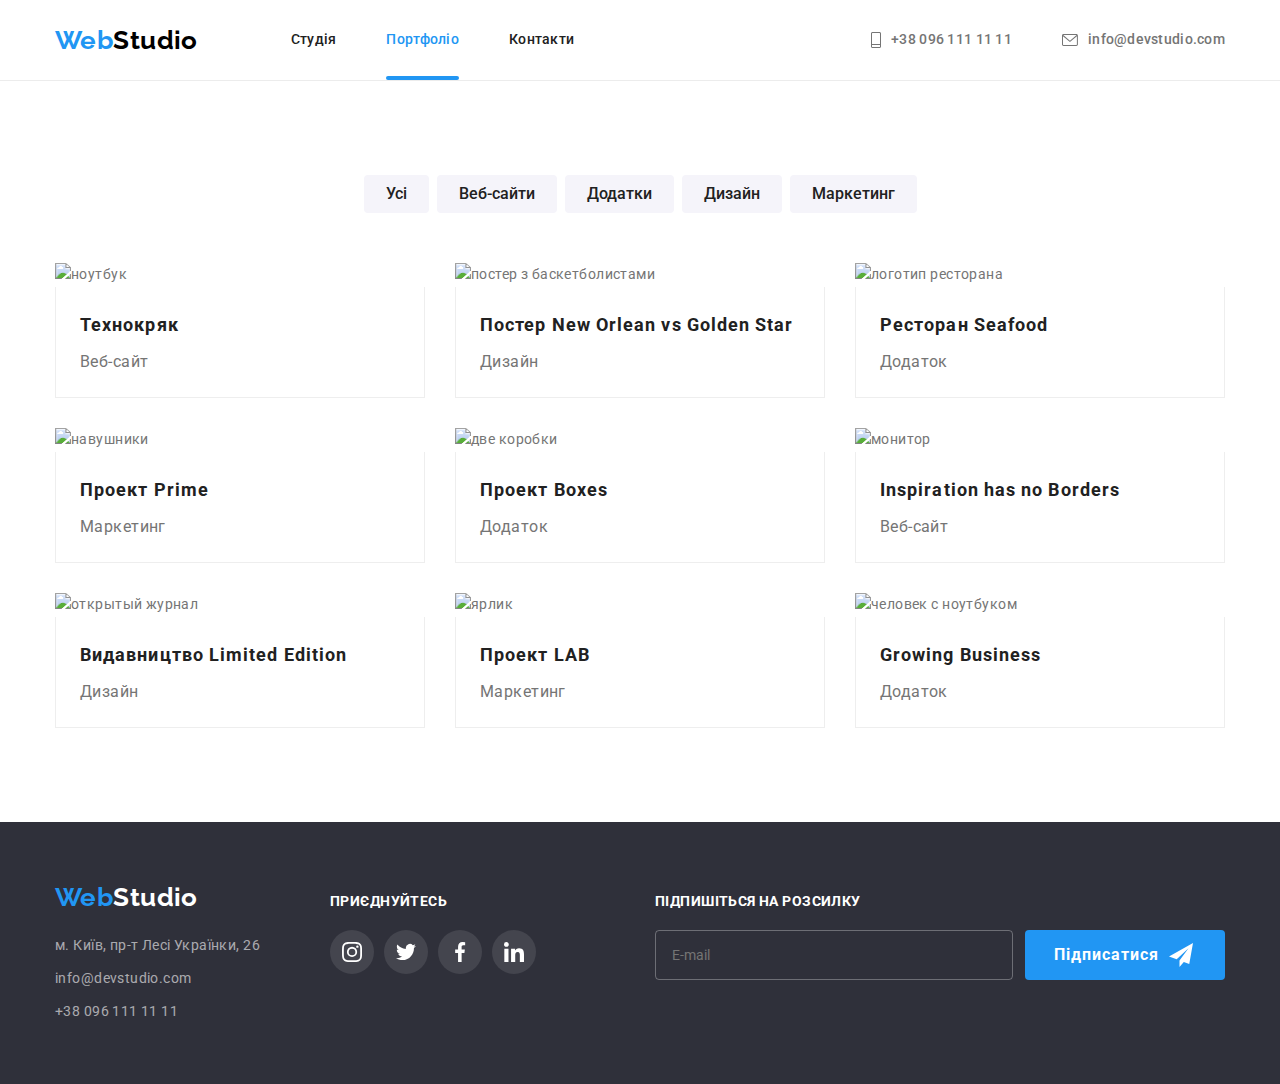
==== commit 400564ea: "changed contact info" ====
--- a/portfolio.html
+++ b/portfolio.html
@@ -1,40 +1,44 @@
 <!DOCTYPE html>
-<html lang="ru">
-  <head>
-    <meta charset="UTF-8" />
-    <meta http-equiv="X-UA-Compatible" content="IE=edge" />
-    <meta name="viewport" content="width=device-width, initial-scale=1.0" />
-    <title>Document</title>
-    <link rel="preconnect" href="https://fonts.googleapis.com" />
-    <link rel="preconnect" href="https://fonts.gstatic.com" crossorigin />
-    <link
-      href="https://fonts.googleapis.com/css2?family=Raleway:wght@700&family=Roboto:wght@400;500;700;900&display=swap"
-      rel="stylesheet"
-    />
-    <link rel="stylesheet" href="./css/main.min.css" />
-  </head>
-  <body>
-    <!-------------- Header ------------------->
+<html lang="uk-UA">
+
+<head>
+  <meta charset="UTF-8" />
+  <meta http-equiv="X-UA-Compatible" content="IE=edge" />
+  <meta name="viewport" content="width=device-width, initial-scale=1.0" />
+  <title>Web Studio</title>
+  <link rel="preconnect" href="https://fonts.googleapis.com" />
+  <link rel="preconnect" href="https://fonts.gstatic.com" crossorigin />
+  <link href="https://fonts.googleapis.com/css2?family=Raleway:wght@700&family=Roboto:wght@400;500;700;900&display=swap"
+    rel="stylesheet" />
+  <link rel="stylesheet" href="./css/main.min.css" />
+</head>
+
+<body>
+  <!-------------- Header ------------------->
   <header class="header">
     <div class="container header__container">
       <a class="logo" href="./index.html">Web<span class="logo__dark">Studio</span></a>
-      <button class="menu__button" type="button" aria-expanded="false" aria-controls="menu" data-menu-button>
-        <svg class="button__icon" width="40" height="40" aria-label="Переключатель мобильного меню">
-          <use class="button__open" href="./img/sprite.svg#icon-menu_40px"></use>
-          <use class="button__close" href="./img/sprite.svg#icon-close_40px"></use>
+      <button class="menu__button" type="button" aria-expanded="false" aria-controls="mobile-menu">
+        <svg class="button__open js-open-menu" width="40" height="40" aria-label="Перемикач мобільного меню">
+          <use href="./img/sprite.svg#icon-menu_40px"></use>
         </svg>
       </button>
-      <div class="menu" id="menu" data-menu>
+      <div class="menu js-menu-container" id="mobile-menu">
+        <button class="menu__button" type="button" aria-expanded="false" aria-controls="mobile-menu">
+          <svg class="button__close js-close-menu" width="40" height="40" aria-label="Перемикач мобільного меню">
+            <use href="./img/sprite.svg#icon-close_40px"></use>
+          </svg>
+        </button>
         <nav class="nav">
           <ul class="nav__list">
             <li class="nav__item">
-              <a class="nav__link " href="./index.html">Студия</a>
+              <a class="nav__link" href="./index.html">Студія</a>
             </li>
             <li class="nav__item">
-              <a class="nav__link nav__link--current" href="./portfolio.html">Портфолио</a>
+              <a class="nav__link nav__link--current" href="./portfolio.html">Портфоліо</a>
             </li>
             <li class="nav__item">
-              <a class="nav__link" href="">Контакты</a>
+              <a class="nav__link" href="">Контакти</a>
             </li>
           </ul>
         </nav>
@@ -71,330 +75,375 @@
       </div>
     </div>
   </header>
-    <main>
-      <!-- ----------------galery----------------- -->
-      <section class="section">
-        <div class="container">
-          <h1 class="section__title visually-hidden">Галерея работ</h1>
-          <ul class="portfolio-menu list">
-            <li class="portfolio-menu__item">
-              <button class="portfolio-menu__button" type="button">Все</button>
-            </li>
-            <li class="portfolio-menu__item">
-              <button class="portfolio-menu__button" type="button">
-                Веб-сайты
-              </button>
-            </li>
-            <li class="portfolio-menu__item">
-              <button class="portfolio-menu__button" type="button">
-                Приложения
-              </button>
-            </li>
-            <li class="portfolio-menu__item">
-              <button class="portfolio-menu__button" type="button">
-                Дизайн
-              </button>
-            </li>
-            <li class="portfolio-menu__item">
-              <button class="portfolio-menu__button" type="button">
-                Маркетинг
-              </button>
+  <main>
+    <!-- ----------------galery----------------- -->
+    <section class="section">
+      <div class="container">
+        <h1 class="section__title visually-hidden">Галерея работ</h1>
+        <ul class="portfolio-menu list">
+          <li class="portfolio-menu__item">
+            <button class="portfolio-menu__button" type="button">Усі</button>
+          </li>
+          <li class="portfolio-menu__item">
+            <button class="portfolio-menu__button" type="button">
+              Веб-сайти
+            </button>
+          </li>
+          <li class="portfolio-menu__item">
+            <button class="portfolio-menu__button" type="button">
+              Додатки
+            </button>
+          </li>
+          <li class="portfolio-menu__item">
+            <button class="portfolio-menu__button" type="button">
+              Дизайн
+            </button>
+          </li>
+          <li class="portfolio-menu__item">
+            <button class="portfolio-menu__button" type="button">
+              Маркетинг
+            </button>
+          </li>
+        </ul>
+        <ul class="gallery">
+          <li class="gallery__item">
+            <a class="gallery__link" href="">
+              <div class="gallery__overlay">
+                <p class="gallery__overlay-text">
+                  Ресурс пропонує комплексні пропозиції з різним рівнем
+                  функціоналу та сервісів. Все це дозволить відвідувачу
+                  отримати вичерпні відомості про компанію чи приватну особу.
+                </p>
+                <picture>
+                  <source srcset="./img/gallery-1.jpg 1x, ./img/gallery-1-2.jpg 2x" media="(min-width: 1200px)" />
+                  <source srcset="
+                        ./img/gallery-1tablet.jpg  1x,
+                        ./img/gallery-1tablet2.jpg 2x
+                      " media="(min-width: 768px)" />
+                  <source srcset="
+                        ./img/gallery-1mobile.jpg  1x,
+                        ./img/gallery-1mobile2.jpg 2x
+                      " media="(min-width: 480px)" />
+                  <img src="./img/gallery-1mobile.jpg" alt="ноутбук" />
+                </picture>
+              </div>
+              <div class="gallery__thumb">
+                <h2 class="gallery__title">Технокряк</h2>
+                <p class="gallery__text">Веб-сайт</p>
+              </div>
+            </a>
+          </li>
+          <li class="gallery__item">
+            <a class="gallery__link" href="">
+              <div class="gallery__overlay">
+                <p class="gallery__overlay-text">
+                  Ресурс пропонує комплексні пропозиції з різним рівнем
+                  функціоналу та сервісів. Все це дозволить відвідувачу
+                  отримати вичерпні відомості про компанію чи приватну особу.
+                </p>
+                <picture>
+                  <source srcset="./img/gallery-2.jpg 1x, ./img/gallery-2-2.jpg 2x" media="(min-width: 1200px)" />
+                  <source srcset="
+                        ./img/gallery-2tablet.jpg  1x,
+                        ./img/gallery-2tablet2.jpg 2x
+                      " media="(min-width: 768px)" />
+                  <source srcset="
+                        ./img/gallery-2mobile.jpg  1x,
+                        ./img/gallery-2mobile2.jpg 2x
+                      " media="(min-width: 480px)" />
+                  <img src="./img/gallery-2mobile.jpg" alt="постер з баскетболистами" />
+                </picture>
+              </div>
+
+              <div class="gallery__thumb">
+                <h2 class="gallery__title">
+                  Постер <span lang="en">New Orlean vs Golden Star</span>
+                </h2>
+                <p class="gallery__text">Дизайн</p>
+              </div>
+            </a>
+          </li>
+          <li class="gallery__item">
+            <a class="gallery__link" href="">
+              <div class="gallery__overlay">
+                <p class="gallery__overlay-text">
+                  Ресурс пропонує комплексні пропозиції з різним рівнем
+                  функціоналу та сервісів. Все це дозволить відвідувачу
+                  отримати вичерпні відомості про компанію чи приватну особу.
+                </p>
+                <picture>
+                  <source srcset="./img/gallery-3.jpg 1x, ./img/gallery-3-2.jpg 2x" media="(min-width: 1200px)" />
+                  <source srcset="
+                        ./img/gallery-3tablet.jpg  1x,
+                        ./img/gallery-3tablet2.jpg 2x
+                      " media="(min-width: 768px)" />
+                  <source srcset="
+                        ./img/gallery-3mobile.jpg  1x,
+                        ./img/gallery-3mobile2.jpg 2x
+                      " media="(min-width: 480px)" />
+                  <img src="./img/gallery-3mobile.jpg" alt="логотип ресторана" />
+                </picture>
+              </div>
+              <div class="gallery__thumb">
+                <h2 class="gallery__title">
+                  Ресторан <span lang="en">Seafood</span>
+                </h2>
+                <p class="gallery__text">Додаток</p>
+              </div>
+            </a>
+          </li>
+          <li class="gallery__item">
+            <a class="gallery__link" href="">
+              <div class="gallery__overlay">
+                <p class="gallery__overlay-text">
+                  Ресурс пропонує комплексні пропозиції з різним рівнем
+                  функціоналу та сервісів. Все це дозволить відвідувачу
+                  отримати вичерпні відомості про компанію чи приватну особу.
+                </p>
+                <picture>
+                  <source srcset="./img/gallery-4.jpg 1x, ./img/gallery-4-2.jpg 2x" media="(min-width: 1200px)" />
+                  <source srcset="
+                        ./img/gallery-4tablet.jpg  1x,
+                        ./img/gallery-4tablet2.jpg 2x
+                      " media="(min-width: 768px)" />
+                  <source srcset="
+                        ./img/gallery-4mobile.jpg  1x,
+                        ./img/gallery-4mobile2.jpg 2x
+                      " media="(min-width: 480px)" />
+                  <img src="./img/gallery-4mobile.jpg" alt="навушники" />
+                </picture>
+              </div>
+              <div class="gallery__thumb">
+                <h2 class="gallery__title">
+                  Проект <span lang="en">Prime</span>
+                </h2>
+                <p class="gallery__text">Маркетинг</p>
+              </div>
+            </a>
+          </li>
+          <li class="gallery__item">
+            <a class="gallery__link" href="">
+              <div class="gallery__overlay">
+                <p class="gallery__overlay-text">
+                  Ресурс пропонує комплексні пропозиції з різним рівнем
+                  функціоналу та сервісів. Все це дозволить відвідувачу
+                  отримати вичерпні відомості про компанію чи приватну особу.
+                </p>
+                <picture>
+                  <source srcset="./img/gallery-5.jpg 1x, ./img/gallery-5-2.jpg 2x" media="(min-width: 1200px)" />
+                  <source srcset="
+                        ./img/gallery-5tablet.jpg  1x,
+                        ./img/gallery-5tablet2.jpg 2x
+                      " media="(min-width: 768px)" />
+                  <source srcset="
+                        ./img/gallery-5mobile.jpg  1x,
+                        ./img/gallery-5mobile2.jpg 2x
+                      " media="(min-width: 480px)" />
+                  <img src="./img/gallery-5mobile.jpg" alt="две коробки" />
+                </picture>
+              </div>
+              <div class="gallery__thumb">
+                <h2 class="gallery__title">
+                  Проект <span lang="en">Boxes</span>
+                </h2>
+                <p class="gallery__text">Додаток</p>
+              </div>
+            </a>
+          </li>
+          <li class="gallery__item">
+            <a class="gallery__link" href="">
+              <div class="gallery__overlay">
+                <p class="gallery__overlay-text">
+                  Ресурс пропонує комплексні пропозиції з різним рівнем
+                  функціоналу та сервісів. Все це дозволить відвідувачу
+                  отримати вичерпні відомості про компанію чи приватну особу.
+                </p>
+                <picture>
+                  <source srcset="./img/gallery-6.jpg 1x, ./img/gallery-6-2.jpg 2x" media="(min-width: 1200px)" />
+                  <source srcset="
+                        ./img/gallery-6tablet.jpg  1x,
+                        ./img/gallery-6tablet2.jpg 2x
+                      " media="(min-width: 768px)" />
+                  <source srcset="
+                        ./img/gallery-6mobile.jpg  1x,
+                        ./img/gallery-6mobile2.jpg 2x
+                      " media="(min-width: 480px)" />
+                  <img src="./img/gallery-6mobile.jpg" alt="монитор" />
+                </picture>
+              </div>
+              <div class="gallery__thumb">
+                <h2 class="gallery__title">
+                  <span lang="en">Inspiration has no Borders</span>
+                </h2>
+                <p class="gallery__text">Веб-сайт</p>
+              </div>
+            </a>
+          </li>
+          <li class="gallery__item">
+            <a class="gallery__link" href="">
+              <div class="gallery__overlay">
+                <p class="gallery__overlay-text">
+                  Ресурс пропонує комплексні пропозиції з різним рівнем
+                  функціоналу та сервісів. Все це дозволить відвідувачу
+                  отримати вичерпні відомості про компанію чи приватну особу.
+                </p>
+                <picture>
+                  <source srcset="./img/gallery-7.jpg 1x, ./img/gallery-7-2.jpg 2x" media="(min-width: 1200px)" />
+                  <source srcset="
+                        ./img/gallery-7tablet.jpg  1x,
+                        ./img/gallery-7tablet2.jpg 2x
+                      " media="(min-width: 768px)" />
+                  <source srcset="
+                        ./img/gallery-7mobile.jpg  1x,
+                        ./img/gallery-7mobile2.jpg 2x
+                      " media="(min-width: 480px)" />
+                  <img src="./img/gallery-7mobile.jpg" alt="открытый журнал" />
+                </picture>
+              </div>
+              <div class="gallery__thumb">
+                <h2 class="gallery__title">
+                  Видавництво <span lang="en">Limited Edition</span>
+                </h2>
+                <p class="gallery__text">Дизайн</p>
+              </div>
+            </a>
+          </li>
+          <li class="gallery__item">
+            <a class="gallery__link" href="">
+              <div class="gallery__overlay">
+                <p class="gallery__overlay-text">
+                  Ресурс пропонує комплексні пропозиції з різним рівнем
+                  функціоналу та сервісів. Все це дозволить відвідувачу
+                  отримати вичерпні відомості про компанію чи приватну особу.
+                </p>
+                <picture>
+                  <source srcset="./img/gallery-8.jpg 1x, ./img/gallery-8-2.jpg 2x" media="(min-width: 1200px)" />
+                  <source srcset="
+                        ./img/gallery-8tablet.jpg  1x,
+                        ./img/gallery-8tablet2.jpg 2x
+                      " media="(min-width: 768px)" />
+                  <source srcset="
+                        ./img/gallery-8mobile.jpg  1x,
+                        ./img/gallery-8mobile2.jpg 2x
+                      " media="(min-width: 480px)" />
+                  <img src="./img/gallery-8mobile.jpg" alt="ярлик" />
+                </picture>
+              </div>
+              <div class="gallery__thumb">
+                <h2 class="gallery__title">
+                  Проект <span lang="en">LAB</span>
+                </h2>
+                <p class="gallery__text">Маркетинг</p>
+              </div>
+            </a>
+          </li>
+          <li class="gallery__item">
+            <a class="gallery__link" href="">
+              <div class="gallery__overlay">
+                <p class="gallery__overlay-text">
+                  Ресурс пропонує комплексні пропозиції з різним рівнем
+                  функціоналу та сервісів. Все це дозволить відвідувачу
+                  отримати вичерпні відомості про компанію чи приватну особу.
+                </p>
+                <picture>
+                  <source srcset="./img/gallery-9.jpg 1x, ./img/gallery-9-2.jpg 2x" media="(min-width: 1200px)" />
+                  <source srcset="
+                        ./img/gallery-9tablet.jpg  1x,
+                        ./img/gallery-9tablet2.jpg 2x
+                      " media="(min-width: 768px)" />
+                  <source srcset="
+                        ./img/gallery-9mobile.jpg  1x,
+                        ./img/gallery-9mobile2.jpg 2x
+                      " media="(min-width: 480px)" />
+                  <img src="./img/gallery-9mobile.jpg" alt="человек с ноутбуком" />
+                </picture>
+              </div>
+              <div class="gallery__thumb">
+                <h2 class="gallery__title">
+                  <span lang="en">Growing Business</span>
+                </h2>
+                <p class="gallery__text">Додаток</p>
+              </div>
+            </a>
+          </li>
+        </ul>
+      </div>
+    </section>
+  </main>
+
+  <!-- footer -->
+  <footer class="footer">
+    <div class="container footer__container">
+      <div class="footer__address">
+        <a class="logo" href="./index.html">Web<span class="logo__light">Studio</span></a>
+        <address>
+          <ul class="address">
+            <li class="address__item">
+              <a class="address__link address__link--office"
+                href="https://www.google.com/maps/d/viewer?msa=0&mid=10uSM3H-mIU3GznYo2szRIEphczw&ll=50.42732700000001%2C30.538092&z=17"
+                target="_blank" rel="noreferrer noopener">м. Київ, пр-т Лесі Українки, 26
+              </a>
+            </li>
+            <li class="address__item">
+              <a class="address__link" href="mailto:info@devstudio.com">info@devstudio.com</a>
+            </li>
+            <li class="address__item">
+              <a class="address__link" href="tel:+380961111111">+38 096 111 11 11</a>
             </li>
           </ul>
-          <ul class="gallery">
-            <li class="gallery__item">
-              <a class="gallery__link" href="">
-                <div class="gallery__overlay">
-                  <p class="gallery__overlay-text">
-                    Технокряк это современная площадка распространения
-                    коронавируса. Компании используют эту платформу для
-                    цифрового шпионажа и атак на защищённые сервера конкурентов.
-                  </p>
-                  <img
-                   srcset="./img/img-gallery-1.jpg 1x, ./img/img-gallery-1X2.jpg 2x"
-                    src="./img/img-gallery-1.jpg"
-                    alt="ноутбук"
-                    width="370"
-                    height="294"
-                  />
-                </div>
-                <div class="gallery__thumb">
-                  <h2 class="gallery__title">Технокряк</h2>
-                  <p class="gallery__text">Веб-сайт</p>
-                </div>
-              </a>
-            </li>
-            <li class="gallery__item">
-              <a class="gallery__link" href="">
-                <div class="gallery__overlay">
-                  <p class="gallery__overlay-text">
-                    Технокряк это современная площадка распространения
-                    коронавируса. Компании используют эту платформу для
-                    цифрового шпионажа и атак на защищённые сервера конкурентов.
-                  </p>
-                  <img
-                    srcset="./img/img-gallery-2.jpg 1x, ./img/img-gallery-2X2.jpg 2x"
-                    src="./img/img-gallery-2.jpg"
-                    alt="постер с баскетболистами"
-                    width="370"
-                    height="294"
-                  />
-                </div>
-
-                <div class="gallery__thumb">
-                  <h2 class="gallery__title">
-                    Постер <span lang="en">New Orlean vs Golden Star</span>
-                  </h2>
-                  <p class="gallery__text">Дизайн</p>
-                </div>
-              </a>
-            </li>
-            <li class="gallery__item">
-              <a class="gallery__link" href="">
-                <div class="gallery__overlay">
-                  <p class="gallery__overlay-text">
-                    Технокряк это современная площадка распространения
-                    коронавируса. Компании используют эту платформу для
-                    цифрового шпионажа и атак на защищённые сервера конкурентов.
-                  </p>
-                  <img
-                    srcset="./img/img-gallery-3.jpg 1x, ./img/img-gallery-3X2.jpg 2x"
-                    src="./img/img-gallery-3.jpg"
-                    alt="логотип ресторана"
-                    width="370"
-                    height="294"
-                  />
-                </div>
-                <div class="gallery__thumb">
-                  <h2 class="gallery__title">
-                    Ресторан <span lang="en">Seafood</span>
-                  </h2>
-                  <p class="gallery__text">Приложение</p>
-                </div>
-              </a>
-            </li>
-            <li class="gallery__item">
-              <a class="gallery__link" href="">
-                <div class="gallery__overlay">
-                  <p class="gallery__overlay-text">
-                    Технокряк это современная площадка распространения
-                    коронавируса. Компании используют эту платформу для
-                    цифрового шпионажа и атак на защищённые сервера конкурентов.
-                  </p>
-                  <img
-                    srcset="./img/img-gallery-4.jpg 1x, ./img/img-gallery-4X2.jpg 2x"
-                    src="./img/img-gallery-4.jpg"
-                    alt="наушники"
-                    width="370"
-                    height="294"
-                  />
-                </div>
-                <div class="gallery__thumb">
-                  <h2 class="gallery__title">
-                    Проект <span lang="en">Prime</span>
-                  </h2>
-                  <p class="gallery__text">Маркетинг</p>
-                </div>
-              </a>
-            </li>
-            <li class="gallery__item">
-              <a class="gallery__link" href="">
-                <div class="gallery__overlay">
-                  <p class="gallery__overlay-text">
-                    Технокряк это современная площадка распространения
-                    коронавируса. Компании используют эту платформу для
-                    цифрового шпионажа и атак на защищённые сервера конкурентов.
-                  </p>
-                  <img
-                    srcset="./img/img-gallery-5.jpg 1x, ./img/img-gallery-5X2.jpg 2x"
-                    src="./img/img-gallery-5.jpg"
-                    alt="две коробки"
-                    width="370"
-                    height="294"
-                  />
-                </div>
-                <div class="gallery__thumb">
-                  <h2 class="gallery__title">
-                    Проект <span lang="en">Boxes</span>
-                  </h2>
-                  <p class="gallery__text">Приложение</p>
-                </div>
-              </a>
-            </li>
-            <li class="gallery__item">
-              <a class="gallery__link" href="">
-                <div class="gallery__overlay">
-                  <p class="gallery__overlay-text">
-                    Технокряк это современная площадка распространения
-                    коронавируса. Компании используют эту платформу для
-                    цифрового шпионажа и атак на защищённые сервера конкурентов.
-                  </p>
-                  <img
-                    srcset="./img/img-gallery-6.jpg 1x, ./img/img-gallery-6X2.jpg 2x"
-                    src="./img/img-gallery-6.jpg"
-                    alt="монитор"
-                    width="370"
-                    height="294"
-                  />
-                </div>
-                <div class="gallery__thumb">
-                  <h2 class="gallery__title">
-                    <span lang="en">Inspiration has no Borders</span>
-                  </h2>
-                  <p class="gallery__text">Веб-сайт</p>
-                </div>
-              </a>
-            </li>
-            <li class="gallery__item">
-              <a class="gallery__link" href="">
-                <div class="gallery__overlay">
-                  <p class="gallery__overlay-text">
-                    Технокряк это современная площадка распространения
-                    коронавируса. Компании используют эту платформу для
-                    цифрового шпионажа и атак на защищённые сервера конкурентов.
-                  </p>
-                  <img
-                    srcset="./img/img-gallery-7.jpg 1x, ./img/img-gallery-7X2.jpg 2x"
-                    src="./img/img-gallery-7.jpg"
-                    alt="открытый журнал"
-                    width="370"
-                    height="294"
-                  />
-                </div>
-                <div class="gallery__thumb">
-                  <h2 class="gallery__title">
-                    Издание <span lang="en">Limited Edition</span>
-                  </h2>
-                  <p class="gallery__text">Дизайн</p>
-                </div>
-              </a>
-            </li>
-            <li class="gallery__item">
-              <a class="gallery__link" href="">
-                <div class="gallery__overlay">
-                  <p class="gallery__overlay-text">
-                    Технокряк это современная площадка распространения
-                    коронавируса. Компании используют эту платформу для
-                    цифрового шпионажа и атак на защищённые сервера конкурентов.
-                  </p>
-                  <img
-                    srcset="./img/img-gallery-8.jpg 1x, ./img/img-gallery-8X2.jpg 2x"
-                    src="./img/img-gallery-8.jpg"
-                    alt="бирка"
-                    width="370"
-                    height="294"
-                  />
-                </div>
-                <div class="gallery__thumb">
-                  <h2 class="gallery__title">
-                    Проект <span lang="en">LAB</span>
-                  </h2>
-                  <p class="gallery__text">Маркетинг</p>
-                </div>
-              </a>
-            </li>
-            <li class="gallery__item">
-              <a class="gallery__link" href="">
-                <div class="gallery__overlay">
-                  <p class="gallery__overlay-text">
-                    Технокряк это современная площадка распространения
-                    коронавируса. Компании используют эту платформу для
-                    цифрового шпионажа и атак на защищённые сервера конкурентов.
-                  </p>
-                  <img
-                    srcset="./img/img-gallery-9.jpg 1x, ./img/img-gallery-9X2.jpg 2x"
-                    src="./img/img-gallery-9.jpg"
-                    alt="человек с ноутбуком"
-                    width="370"
-                    height="294"
-                  />
-                </div>
-                <div class="gallery__thumb">
-                  <h2 class="gallery__title">
-                    <span lang="en">Growing Business</span>
-                  </h2>
-                  <p class="gallery__text">Приложение</p>
-                </div>
-              </a>
-            </li>
-          </ul>
-        </div>
-      </section>
-    </main>
-
-    <!-- footer -->
-      <footer class="footer">
-        <div class="container footer__container">
-          <div class="footer__grup">
-            <div class="footer__address">
-              <a class="logo" href="./index.html">Web<span class="logo__light">Studio</span></a>
-              <address>
-                <ul class="address">
-                  <li class="address__item">
-                    <a class="address__link address__link--ofice"
-                      href="https://www.google.com/maps/d/viewer?msa=0&mid=10uSM3H-mIU3GznYo2szRIEphczw&ll=50.42732700000001%2C30.538092&z=17"
-                      target="_blank" rel="noreferrer noopener">г. Киев, пр-т Леси Украинки, 26
-                    </a>
-                  </li>
-                  <li class="address__item">
-                    <a class="address__link" href="mailto:info@example.com">info@example.com</a>
-                  </li>
-                  <li class="address__item">
-                    <a class="address__link" href="tel:+380991111111">+38 099 111 11 11</a>
-                  </li>
-                </ul>
-              </address>
-            </div>
-            <div class="follow">
-              <b class="follow__title">присоединяйтесь</b>
-              <ul class="social">
-                <li class="social__item">
-                  <a class="social__link social__link--footer" href="">
-                    <svg class="social__icon" width="20" height="20">
-                      <use href="./img/sprite.svg#icon-instagram"></use>
-                    </svg>
-                  </a>
-                </li>
-                <li class="social__item">
-                  <a class="social__link social__link--footer" href="">
-                    <svg class="social__icon" width="20" height="20">
-                      <use href="./img/sprite.svg#icon-twitter"></use>
-                    </svg>
-                  </a>
-                </li>
-                <li class="social__item">
-                  <a class="social__link social__link--footer" href="">
-                    <svg class="follow__icon" width="20" height="20">
-                      <use href="./img/sprite.svg#icon-facebook"></use>
-                    </svg>
-                  </a>
-                </li>
-                <li class="social__item">
-                  <a class="social__link social__link--footer" href="">
-                    <svg class="socialicon" width="20" height="20">
-                      <use href="./img/sprite.svg#icon-linkedin"></use>
-                    </svg>
-                  </a>
-                </li>
-              </ul>
-            </div>
-          </div>
-          <div class="mailing">
-            <b class="mailing__title">Подпишитесь на рассылку</b>
-            <form class="mailing__form">
-              <label>
-                <input class="mailing__input" type="email" name="email" placeholder="E-mail" />
-              </label>
-              <button class="mailing__button" type="submit">
-                Подписаться
-                <svg class="mailing-button-icon" width="24" height="24">
-                  <use href="img/sprite.svg#icon-send"></use>
-                </svg>
-              </button>
-            </form>
-          </div>
-        </div>
-      </footer>
-    <script src="./js/mobile-menu.js"></script>
-  </body>
+        </address>
+      </div>
+      <div class="follow">
+        <b class="follow__title">приєднуйтесь</b>
+        <ul class="social">
+          <li class="social__item">
+            <a class="social__link social__link--footer" href="">
+              <svg class="social__icon" width="20" height="20">
+                <use href="./img/sprite.svg#icon-instagram"></use>
+              </svg>
+            </a>
+          </li>
+          <li class="social__item">
+            <a class="social__link social__link--footer" href="">
+              <svg class="social__icon" width="20" height="20">
+                <use href="./img/sprite.svg#icon-twitter"></use>
+              </svg>
+            </a>
+          </li>
+          <li class="social__item">
+            <a class="social__link social__link--footer" href="">
+              <svg class="follow__icon" width="20" height="20">
+                <use href="./img/sprite.svg#icon-facebook"></use>
+              </svg>
+            </a>
+          </li>
+          <li class="social__item">
+            <a class="social__link social__link--footer" href="">
+              <svg class="socialicon" width="20" height="20">
+                <use href="./img/sprite.svg#icon-linkedin"></use>
+              </svg>
+            </a>
+          </li>
+        </ul>
+      </div>
+      <div class="mailing">
+        <b class="mailing__title">Підпишіться на розсилку</b>
+        <form class="mailing__form">
+          <label>
+            <input class="mailing__input" type="email" name="email" placeholder="E-mail" />
+          </label>
+          <button class="mailing__button" type="submit">
+            Підписатися
+            <svg class="mailing-button-icon" width="24" height="24">
+              <use href="img/sprite.svg#icon-send"></use>
+            </svg>
+          </button>
+        </form>
+      </div>
+    </div>
+  </footer>
+  <script src="./js/mobile-menu.js"></script>
+</body>
+
 </html>
+
--- a/css/main.min.css
+++ b/css/main.min.css
@@ -1,7 +1,7 @@
-/*! modern-normalize v1.1.0 | MIT License | https://github.com/sindresorhus/modern-normalize */*,::before,::after{-webkit-box-sizing:border-box;box-sizing:border-box}html{line-height:1.15;-webkit-text-size-adjust:100%;-moz-tab-size:4;-o-tab-size:4;tab-size:4}body{margin:0;font-family:system-ui,-apple-system,"Segoe UI",Roboto,Helvetica,Arial,sans-serif,"Apple Color Emoji","Segoe UI Emoji"}hr{height:0;color:inherit}abbr[title]{-webkit-text-decoration:underline dotted;text-decoration:underline dotted}b,strong{font-weight:bolder}code,kbd,samp,pre{font-family:ui-monospace,+/*! modern-normalize v1.1.0 | MIT License | https://github.com/sindresorhus/modern-normalize */*,::before,::after{box-sizing:border-box}html{line-height:1.15;-webkit-text-size-adjust:100%;-moz-tab-size:4;tab-size:4}body{margin:0;font-family:system-ui,-apple-system,"Segoe UI",Roboto,Helvetica,Arial,sans-serif,"Apple Color Emoji","Segoe UI Emoji"}hr{height:0;color:inherit}abbr[title]{text-decoration:underline dotted}b,strong{font-weight:bolder}code,kbd,samp,pre{font-family:ui-monospace,  SFMono-Regular,  Consolas,  'Liberation Mono',  Menlo,- monospace;font-size:1em}small{font-size:80%}sub,sup{font-size:75%;line-height:0;position:relative;vertical-align:baseline}sub{bottom:-0.25em}sup{top:-0.5em}table{text-indent:0;border-color:inherit}button,input,optgroup,select,textarea{font-family:inherit;font-size:100%;line-height:1.15;margin:0}button,select{text-transform:none}button,[type='button'],[type='reset'],[type='submit']{-webkit-appearance:button}::-moz-focus-inner{border-style:none;padding:0}:-moz-focusring{outline:1px dotted ButtonText}:-moz-ui-invalid{box-shadow:none}legend{padding:0}progress{vertical-align:baseline}::-webkit-inner-spin-button,::-webkit-outer-spin-button{height:auto}[type='search']{-webkit-appearance:textfield;outline-offset:-2px}::-webkit-search-decoration{-webkit-appearance:none}::-webkit-file-upload-button{-webkit-appearance:button;font:inherit}summary{display:list-item}.visually-hidden{position:absolute;white-space:nowrap;width:1px;height:1px;overflow:hidden;border:0;padding:0;clip:rect(0);-webkit-clip-path:inset(50%);clip-path:inset(50%);margin:-1px}body{color:#757575;font-family:Roboto, sans-serif;font-size:14px;line-height:1.71;letter-spacing:0.03em}h1,h2,h3,ul,p{margin:0px;padding:0px}ul{list-style:none}a{text-decoration:none}img{display:block;max-width:100%;height:auto}.container{padding-left:15px;padding-right:15px;margin-left:auto;margin-right:auto}@media screen and (min-width: 480px){.container{width:480px}}@media screen and (min-width: 768px){.container{width:768px}}@media screen and (min-width: 1200px){.container{width:1200px}}.section{padding-top:60px;padding-bottom:60px}@media screen and (min-width: 1200px){.section{padding-top:94px;padding-bottom:94px}}.section__title{color:#212121;font-weight:700;font-size:28px;line-height:1.18;text-align:center;margin-bottom:30px}@media screen and (min-width: 1200px){.section__title{font-size:36px;line-height:1.17;margin-bottom:50px}}.header{border-bottom:1px solid #ececec}@media screen and (max-width: 767px){.header{position:relative;padding-top:16px;padding-bottom:16px}}.header__container{position:relative}@media screen and (min-width: 768px){.header__container{display:-webkit-box;display:-ms-flexbox;display:flex;-webkit-box-align:center;-ms-flex-align:center;align-items:center}}@media screen and (max-width: 767px){.nav__item:not(:last-child){margin-bottom:35px}}@media screen and (min-width: 768px){.nav__list{display:-webkit-box;display:-ms-flexbox;display:flex}.nav__item:not(:last-child){margin-right:50px}}.nav__link{position:relative;text-decoration:none;color:#212121;font-weight:500;letter-spacing:0.02em;-webkit-transition:color 250ms cubic-bezier(0.4, 0, 0.2, 1);transition:color 250ms cubic-bezier(0.4, 0, 0.2, 1)}@media screen and (max-width: 767px){.nav__link{font-size:40px;line-height:1.18}}.nav__link:hover,.nav__link:focus{color:#2196f3}.nav__link--current{color:#2196f3}@media screen and (min-width: 768px){.nav__link{display:block;padding:32px 0;font-size:14px;line-height:1.14}}@media screen and (min-width: 768px){.nav__link--current::after{position:absolute;bottom:0;left:0;content:"";display:block;width:100%;height:4px;border-radius:2px;background-color:#2196f3}}@media screen and (max-width: 767px){.contact{margin-top:302px}.contact__item:not(:last-child){margin-bottom:32px}.contact__icon{display:none}}@media screen and (min-width: 768px){.contact{display:-webkit-box;display:-ms-flexbox;display:flex;-webkit-box-orient:vertical;-webkit-box-direction:reverse;-ms-flex-direction:column-reverse;flex-direction:column-reverse;margin-left:auto}.contact__item:not(:last-child){margin-top:10px}.contact__icon{fill:currentColor;margin-right:8px}}@media screen and (min-width: 1200px){.contact{-webkit-box-orient:horizontal;-webkit-box-direction:normal;-ms-flex-direction:row;flex-direction:row;margin-left:auto}.contact__icon{margin-right:10px}.contact__item:not(:last-child){margin-top:0;margin-right:50px}}.contact__link{color:#757575;font-weight:500;letter-spacing:0.02em;-webkit-transition:color 250ms cubic-bezier(0.4, 0, 0.2, 1);transition:color 250ms cubic-bezier(0.4, 0, 0.2, 1)}.contact__link:hover,.contact__link:focus{color:#2196f3}@media screen and (max-width: 767px){.contact__link--tel{font-weight:500;font-size:34px;line-height:1.18;letter-spacing:0.02em;color:#2196f3}.contact__link--post{font-weight:500;font-size:24px;line-height:1.17;letter-spacing:0.02em}}@media screen and (min-width: 768px){.contact__link{font-size:12px;line-height:1.17;display:-webkit-box;display:-ms-flexbox;display:flex;-webkit-box-align:center;-ms-flex-align:center;align-items:center}.contact__link--post .contact__icon{width:14px;height:10px}.contact__link--tel .contact__icon{width:10px;height:14px}}@media screen and (min-width: 1200px){.contact__link{font-size:14px;line-height:1.14}.contact__link--post .contact__icon{width:16px;height:12px}.contact__link--tel .contact__icon{width:10px;height:16px}}.menu-social{display:-webkit-box;display:-ms-flexbox;display:flex;margin-top:64px}.menu-social__item:not(:last-child){margin-right:10px;padding-right:10px;border-right:1px solid rgba(33,33,33,0.2)}.menu-social__link{font-weight:500;font-size:18px;line-height:1.22;letter-spacing:0.02em;color:#2196f3}@media screen and (min-width: 768px){.menu-social{display:none}}.logo{color:#2196f3;font-family:Raleway, sans-serif;font-weight:700;font-size:24px;line-height:1.17}.logo__dark{color:#000}.logo__light{color:#fff}@media screen and (min-width: 1200px){.logo{font-size:26px;line-height:1.19}}.hero{max-width:1600px;margin-left:auto;margin-right:auto;padding:118px 0;background-color:#2f303a;text-align:center;background-image:-webkit-gradient(linear, left top, right top, from(rgba(47,48,58,0.4)), to(rgba(47,48,58,0.4))),url(../img/hero-mobile.jpg);background-image:linear-gradient(to right, rgba(47,48,58,0.4), rgba(47,48,58,0.4)),url(../img/hero-mobile.jpg);background-size:cover}@media (min-device-pixel-ratio: 2), (-webkit-min-device-pixel-ratio: 2), (min-resolution: 192dpi), (min-resolution: 2dppx){.hero{background-image:-webkit-gradient(linear, left top, right top, from(rgba(47,48,58,0.4)), to(rgba(47,48,58,0.4))),url(../img/hero-mobileX2.jpg);background-image:linear-gradient(to right, rgba(47,48,58,0.4), rgba(47,48,58,0.4)),url(../img/hero-mobileX2.jpg)}}@media screen and (min-width: 768px){.hero{background-image:-webkit-gradient(linear, left top, right top, from(rgba(47,48,58,0.4)), to(rgba(47,48,58,0.4))),url(../img/hero-tablet.jpg);background-image:linear-gradient(to right, rgba(47,48,58,0.4), rgba(47,48,58,0.4)),url(../img/hero-tablet.jpg)}}@media screen and (min-width: 768px) and (min-device-pixel-ratio: 2), screen and (min-width: 768px) and (-webkit-min-device-pixel-ratio: 2), screen and (min-width: 768px) and (min-resolution: 192dpi), screen and (min-width: 768px) and (min-resolution: 2dppx){.hero{background-image:-webkit-gradient(linear, left top, right top, from(rgba(47,48,58,0.4)), to(rgba(47,48,58,0.4))),url(../img/hero-tabletX2.jpg);background-image:linear-gradient(to right, rgba(47,48,58,0.4), rgba(47,48,58,0.4)),url(../img/hero-tabletX2.jpg)}}@media screen and (min-width: 1200px){.hero{padding:200px 0;background-image:-webkit-gradient(linear, left top, right top, from(rgba(47,48,58,0.4)), to(rgba(47,48,58,0.4))),url(../img/hero.jpg);background-image:linear-gradient(to right, rgba(47,48,58,0.4), rgba(47,48,58,0.4)),url(../img/hero.jpg)}}@media screen and (min-width: 1200px) and (min-device-pixel-ratio: 2), screen and (min-width: 1200px) and (-webkit-min-device-pixel-ratio: 2), screen and (min-width: 1200px) and (min-resolution: 192dpi), screen and (min-width: 1200px) and (min-resolution: 2dppx){.hero{background-image:-webkit-gradient(linear, left top, right top, from(rgba(47,48,58,0.4)), to(rgba(47,48,58,0.4))),url(../img/heroX2.jpg);background-image:linear-gradient(to right, rgba(47,48,58,0.4), rgba(47,48,58,0.4)),url(../img/heroX2.jpg)}}.hero__title{max-width:360px;color:#fff;font-weight:900;font-size:26px;line-height:1.62;letter-spacing:0.06em;text-transform:uppercase;margin-left:auto;margin-right:auto}@media screen and (min-width: 1200px){.hero__title{max-width:696px;font-size:44px;line-height:1.36}}.hero__button{color:#fff;background-color:#2196f3;min-width:200px;padding:10px 32px;border-radius:4px;margin-top:30px;font-weight:700;font-size:16px;line-height:1.88;letter-spacing:0.06em;cursor:pointer;border:none;-webkit-transition:background-color 250ms cubic-bezier(0.4, 0, 0.2, 1);transition:background-color 250ms cubic-bezier(0.4, 0, 0.2, 1)}.hero__button:hover,.hero__button:focus{background-color:#188ce8}@media screen and (max-width: 767px){.features__item:not(:last-child){margin-bottom:30px}}@media screen and (min-width: 768px){.features{display:-webkit-box;display:-ms-flexbox;display:flex;-ms-flex-wrap:wrap;flex-wrap:wrap;margin:-15px}.features__item{width:calc((100% - 60px) / 2);margin:15px}}@media screen and (min-width: 1200px){.features{-ms-flex-wrap:nowrap;flex-wrap:nowrap}.features__item:not(:last-child){margin-right:30px}}.features__title{margin-bottom:10px;color:#212121;text-transform:uppercase;font-weight:700;font-size:14px;line-height:1.14}@media screen and (max-width: 767px){.features__title{text-align:center}}.features__icon-box{display:-webkit-box;display:-ms-flexbox;display:flex;-webkit-box-align:center;-ms-flex-align:center;align-items:center;-webkit-box-pack:center;-ms-flex-pack:center;justify-content:center;margin-bottom:30px;background-color:#f5f4fa;height:120px}.section--no-padding-top{padding-top:0}@media screen and (max-width: 1199px){.section--no-padding-top{display:none}}.works{display:-webkit-box;display:-ms-flexbox;display:flex}.works__item:not(:last-child){margin-right:30px}.works__title{position:absolute;left:0;bottom:0;width:100%;font-family:Roboto;height:70px;display:-webkit-box;display:-ms-flexbox;display:flex;-webkit-box-pack:center;-ms-flex-pack:center;justify-content:center;-webkit-box-align:center;-ms-flex-align:center;align-items:center;font-weight:700;font-size:14px;line-height:1.43;letter-spacing:0.03em;text-transform:uppercase;color:#fff;background-color:rgba(47,48,58,0.8)}.works__item{position:relative}.section--bgc{background-color:#f5f4fa}.team img{width:100%}@media screen and (max-width: 767px){.team__item:not(:last-child){margin-bottom:30px}}@media screen and (min-width: 768px) and (max-width: 1199px){.team{display:-webkit-box;display:-ms-flexbox;display:flex;-ms-flex-wrap:wrap;flex-wrap:wrap;margin:-15px}.team__item{width:calc((100% - 60px) / 2);margin:15px}}@media screen and (min-width: 1200px){.team{display:-webkit-box;display:-ms-flexbox;display:flex}.team__item{width:calc((100% - 90px) / 4)}.team__item:not(:last-child){margin-right:30px}}.team__item{background-color:#fff;-webkit-box-shadow:0px 1px 3px rgba(0,0,0,0.12),0px 1px 1px rgba(0,0,0,0.14),0px 2px 1px rgba(0,0,0,0.2);box-shadow:0px 1px 3px rgba(0,0,0,0.12),0px 1px 1px rgba(0,0,0,0.14),0px 2px 1px rgba(0,0,0,0.2);border-radius:0px 0px 4px 4px}.team__title{margin-bottom:10px;color:#212121;font-weight:500;font-size:16px;line-height:1.19}.team__text{font-size:16px;line-height:1.19;margin-bottom:16px}.team__description{padding-top:30px;padding-bottom:24px;text-align:center}@media screen and (min-width: 1200px){.team__description{padding-bottom:30px}}.social{display:-webkit-box;display:-ms-flexbox;display:flex;-webkit-box-pack:center;-ms-flex-pack:center;justify-content:center}.social__item{width:44px;height:44px;border-radius:50%}.social__item:not(:last-child){margin-right:10px}.social__link{display:-webkit-box;display:-ms-flexbox;display:flex;-webkit-box-pack:center;-ms-flex-pack:center;justify-content:center;-webkit-box-align:center;-ms-flex-align:center;align-items:center;border-radius:50%;width:100%;height:100%;fill:#afb1b8;-webkit-transition:background-color 250ms cubic-bezier(0.4, 0, 0.2, 1),fill 250ms cubic-bezier(0.4, 0, 0.2, 1);transition:background-color 250ms cubic-bezier(0.4, 0, 0.2, 1),fill 250ms cubic-bezier(0.4, 0, 0.2, 1)}.social__link:hover,.social__link:focus{background-color:#2196f3;fill:#fff}.clients{display:-webkit-box;display:-ms-flexbox;display:flex;margin:-15px}@media screen and (max-width: 1199px){.clients{-ms-flex-wrap:wrap;flex-wrap:wrap}}.clients__item{width:calc((100% - 60px) / 2);height:92px;margin:15px}@media screen and (min-width: 768px){.clients__item{width:calc((100% - 90px) / 3)}}.clients__link{width:100%;height:100%;display:-webkit-box;display:-ms-flexbox;display:flex;-webkit-box-pack:center;-ms-flex-pack:center;justify-content:center;-webkit-box-align:center;-ms-flex-align:center;align-items:center;fill:#afb1b8;border:1px solid #afb1b8;border-radius:4px;-webkit-transition:fill 250ms cubic-bezier(0.4, 0, 0.2, 1),border 250ms cubic-bezier(0.4, 0, 0.2, 1);transition:fill 250ms cubic-bezier(0.4, 0, 0.2, 1),border 250ms cubic-bezier(0.4, 0, 0.2, 1)}.clients__link:hover,.clients__link:focus{fill:#2196f3;border:1px solid #2196f3}.footer{background-color:#2f303a;padding:60px 0}@media screen and (min-width: 1200px){.footer__container{display:-webkit-box;display:-ms-flexbox;display:flex;-webkit-box-align:baseline;-ms-flex-align:baseline;align-items:baseline}}@media screen and (min-width: 768px){.footer__grup{display:-webkit-box;display:-ms-flexbox;display:flex;-ms-flex-pack:distribute;justify-content:space-around;-webkit-box-align:baseline;-ms-flex-align:baseline;align-items:baseline}}address{margin-top:20px}.footer__address{text-align:center}@media screen and (min-width: 1200px){.footer__address{text-align:start}}.address__link{font-style:normal;text-decoration:none;color:rgba(255,255,255,0.6);-webkit-transition:color 250ms cubic-bezier(0.4, 0, 0.2, 1);transition:color 250ms cubic-bezier(0.4, 0, 0.2, 1)}.address__link:hover,.address__link:focus{color:#2196f3}.address__item:not(:last-child){margin-bottom:9px}.address__link--ofice{color:#fff;-webkit-transition:color 250ms cubic-bezier(0.4, 0, 0.2, 1);transition:color 250ms cubic-bezier(0.4, 0, 0.2, 1)}.address__link--ofice:hover,.address__link--ofice:focus{color:#2196f3}.follow{text-align:center;margin-top:60px}@media screen and (min-width: 768px){.follow{margin-top:0}}@media screen and (min-width: 1200px){.follow{margin-left:70px;text-align:start}}.follow__title{display:block;font-weight:700;font-size:14px;line-height:1.14;letter-spacing:0.03em;text-transform:uppercase;color:#fff;margin-bottom:20px}.social__link--footer{background-color:rgba(255,255,255,0.1);fill:white}@media screen and (max-width: 1199px){.mailing{margin-top:60px;text-align:center}}@media screen and (min-width: 1200px){.mailing{margin-left:auto}}@media screen and (min-width: 1200px){.mailing__form{display:-webkit-box;display:-ms-flexbox;display:flex}}.mailing__title{display:block;font-weight:700;font-size:14px;line-height:1.14;letter-spacing:0.03em;text-transform:uppercase;color:#fff;margin-bottom:20px}.mailing__button{width:200px;margin-top:20px;display:-webkit-box;display:-ms-flexbox;display:flex;-webkit-box-align:center;-ms-flex-align:center;align-items:center;margin-left:auto;margin-right:auto;color:#fff;background-color:#2196f3;padding:10px 29px;border-radius:4px;font-weight:700;font-size:16px;line-height:1.88;letter-spacing:0.06em;cursor:pointer;border:none;-webkit-transition:background-color 250ms cubic-bezier(0.4, 0, 0.2, 1);transition:background-color 250ms cubic-bezier(0.4, 0, 0.2, 1)}@media screen and (min-width: 1200px){.mailing__button{margin-top:0;margin-left:12px}}.mailing__button:hover,.mailing__button:focus{background-color:#188ce8}.mailing-button-icon{margin-left:10px;fill:#fff}.mailing__input{background-color:inherit;width:100%;max-width:450px;height:50px;border:1px solid rgba(255,255,255,0.3);border-radius:4px;padding:15px 16px}@media screen and (min-width: 1200px){.mailing__input{width:358px}}.portfolio-menu{display:-webkit-box;display:-ms-flexbox;display:flex;-ms-flex-wrap:wrap;flex-wrap:wrap;margin-bottom:40px}.portfolio-menu__item:not(:last-child){margin-right:8px}@media screen and (max-width: 767px){.portfolio-menu__item:nth-child(-n+3){margin-bottom:15px}}@media screen and (min-width: 768px){.portfolio-menu{-webkit-box-pack:center;-ms-flex-pack:center;justify-content:center;margin-bottom:30px}}@media screen and (min-width: 1200px){.portfolio-menu{margin-bottom:50px}}.portfolio-menu__button{color:#212121;background-color:#f5f4fa;cursor:pointer;border-radius:4px;border:transparent;font-weight:500;font-size:16px;line-height:1.63;padding:6px 22px;-webkit-transition:color 250ms cubic-bezier(0.4, 0, 0.2, 1),background-color 250ms cubic-bezier(0.4, 0, 0.2, 1),-webkit-box-shadow 250ms cubic-bezier(0.4, 0, 0.2, 1);transition:color 250ms cubic-bezier(0.4, 0, 0.2, 1),background-color 250ms cubic-bezier(0.4, 0, 0.2, 1),-webkit-box-shadow 250ms cubic-bezier(0.4, 0, 0.2, 1);transition:color 250ms cubic-bezier(0.4, 0, 0.2, 1),background-color 250ms cubic-bezier(0.4, 0, 0.2, 1),box-shadow 250ms cubic-bezier(0.4, 0, 0.2, 1);transition:color 250ms cubic-bezier(0.4, 0, 0.2, 1),background-color 250ms cubic-bezier(0.4, 0, 0.2, 1),box-shadow 250ms cubic-bezier(0.4, 0, 0.2, 1),-webkit-box-shadow 250ms cubic-bezier(0.4, 0, 0.2, 1)}.portfolio-menu__button:hover,.portfolio-menu__button:focus{color:#fff;background-color:#2196f3;-webkit-box-shadow:0px 3px 1px rgba(0,0,0,0.1),0px 1px 2px rgba(0,0,0,0.08),0px 2px 2px rgba(0,0,0,0.12);box-shadow:0px 3px 1px rgba(0,0,0,0.1),0px 1px 2px rgba(0,0,0,0.08),0px 2px 2px rgba(0,0,0,0.12)}.gallery img{width:100%}@media screen and (max-width: 767px){.gallery__item:not(:last-child){margin-bottom:30px}}@media screen and (min-width: 768px){.gallery{display:-webkit-box;display:-ms-flexbox;display:flex;-ms-flex-wrap:wrap;flex-wrap:wrap;margin:-15px}}.gallery__item{background-color:#fff}@media screen and (min-width: 768px){.gallery__item{width:calc((100% - 60px) / 2);margin:15px}}@media screen and (min-width: 1200px){.gallery__item{width:calc((100% - 90px) / 3)}}.gallery__overlay-text{position:absolute;width:100%;height:100%;padding:63px 24px;font-size:18px;line-height:1.56;letter-spacing:0.03em;color:white;background-color:rgba(33,150,243,0.9);-webkit-transform:translateY(100%);transform:translateY(100%);-webkit-transition:-webkit-transform 250ms cubic-bezier(0.4, 0, 0.2, 1);transition:-webkit-transform 250ms cubic-bezier(0.4, 0, 0.2, 1);transition:transform 250ms cubic-bezier(0.4, 0, 0.2, 1);transition:transform 250ms cubic-bezier(0.4, 0, 0.2, 1), -webkit-transform 250ms cubic-bezier(0.4, 0, 0.2, 1)}.gallery__link:hover .gallery__overlay-text,.gallery__link:focus .gallery__overlay-text{-webkit-transform:translateY(0);transform:translateY(0)}.gallery__overlay{position:relative;overflow:hidden}.gallery__link{display:-webkit-box;display:-ms-flexbox;display:flex;-webkit-box-orient:vertical;-webkit-box-direction:normal;-ms-flex-direction:column;flex-direction:column;height:100%;font-style:normal;text-decoration:none;color:inherit;-webkit-transition:-webkit-box-shadow 250ms cubic-bezier(0.4, 0, 0.2, 1);transition:-webkit-box-shadow 250ms cubic-bezier(0.4, 0, 0.2, 1);transition:box-shadow 250ms cubic-bezier(0.4, 0, 0.2, 1);transition:box-shadow 250ms cubic-bezier(0.4, 0, 0.2, 1), -webkit-box-shadow 250ms cubic-bezier(0.4, 0, 0.2, 1)}.gallery__link:hover,.gallery__link:focus{-webkit-box-shadow:0px 1px 1px rgba(0,0,0,0.12),0px 4px 4px rgba(0,0,0,0.06),1px 4px 6px rgba(0,0,0,0.16);box-shadow:0px 1px 1px rgba(0,0,0,0.12),0px 4px 4px rgba(0,0,0,0.06),1px 4px 6px rgba(0,0,0,0.16)}.gallery__thumb{-webkit-box-flex:1;-ms-flex-positive:1;flex-grow:1;padding:20px 24px;border-bottom:1px solid #eeeeee;border-left:1px solid #eeeeee;border-right:1px solid #eeeeee}.gallery__title{color:#212121;font-weight:700;font-size:18px;line-height:2;letter-spacing:0.06em;margin-bottom:4px}.gallery__text{font-size:16px;line-height:1.88}.backdrop{position:fixed;top:0;left:0;width:100%;height:100%;background-color:rgba(0,0,0,0.2);opacity:1;-webkit-transition:opacity 250ms cubic-bezier(0.4, 0, 0.2, 1);transition:opacity 250ms cubic-bezier(0.4, 0, 0.2, 1);overflow-y:scroll}@media screen and (max-width: 480px){.backdrop{padding:93px 15px}}.backdrop.is-hidden{visibility:hidden;opacity:0;pointer-events:none}.backdrop.is-hidden .modal{-webkit-transform:translate(-50%, -50%) scale(0.75);transform:translate(-50%, -50%) scale(0.75)}.modal{position:relative;border-radius:4px;background-color:#fff;left:50%;top:50%;-webkit-transform:translate(-50%, -50%) scale(1);transform:translate(-50%, -50%) scale(1);-webkit-transition:visibility 2500ms cubic-bezier(0.4, 0, 0.2, 1),-webkit-transform 250ms cubic-bezier(0.4, 0, 0.2, 1);transition:visibility 2500ms cubic-bezier(0.4, 0, 0.2, 1),-webkit-transform 250ms cubic-bezier(0.4, 0, 0.2, 1);transition:transform 250ms cubic-bezier(0.4, 0, 0.2, 1),visibility 2500ms cubic-bezier(0.4, 0, 0.2, 1);transition:transform 250ms cubic-bezier(0.4, 0, 0.2, 1),visibility 2500ms cubic-bezier(0.4, 0, 0.2, 1),-webkit-transform 250ms cubic-bezier(0.4, 0, 0.2, 1)}@media screen and (min-width: 480px){.modal{width:450px;height:609px}}@media screen and (min-width: 1200px){.modal{width:528px;height:581px}}.button__modal{position:absolute;right:8px;top:8px;width:30px;height:30px;background-color:#fff;border-radius:50%;border:1px solid rgba(0,0,0,0.1);display:-webkit-box;display:-ms-flexbox;display:flex;-webkit-box-align:center;-ms-flex-align:center;align-items:center;-webkit-box-pack:center;-ms-flex-pack:center;justify-content:center;outline:none;cursor:pointer;-webkit-transition:outline 250ms cubic-bezier(0.4, 0, 0.2, 1);transition:outline 250ms cubic-bezier(0.4, 0, 0.2, 1)}.button__modal:focus,.button__modal:hover{border:1px solid #2196f3}.form{display:-webkit-box;display:-ms-flexbox;display:flex;-webkit-box-orient:vertical;-webkit-box-direction:normal;-ms-flex-direction:column;flex-direction:column;-webkit-box-align:center;-ms-flex-align:center;align-items:center;padding:40px}.form__title{margin-bottom:12px;font-weight:700;font-size:20px;line-height:1.5;letter-spacing:0.03em;color:#212121;text-align:center}@media screen and (min-width: 1200px){.form__title{line-height:1.15}}.form__field{position:relative;display:-webkit-box;display:-ms-flexbox;display:flex;width:100%;-webkit-box-orient:vertical;-webkit-box-direction:normal;-ms-flex-direction:column;flex-direction:column;margin-bottom:10px}.form__input{height:40px;padding:0 0 0 35px;border:1px solid rgba(33,33,33,0.2);border-radius:4px;outline:none;-webkit-transition:outline 250ms cubic-bezier(0.4, 0, 0.2, 1);transition:outline 250ms cubic-bezier(0.4, 0, 0.2, 1)}.form__input:focus{border:1px solid #2196f3}.form__icon{position:absolute;left:15px;bottom:14px;-webkit-transition:fill 250ms cubic-bezier(0.4, 0, 0.2, 1);transition:fill 250ms cubic-bezier(0.4, 0, 0.2, 1)}.form__field:focus-within .form__icon{fill:#2196f3}.form__label{display:block;margin-bottom:4px;font-size:12px;line-height:1.17;letter-spacing:0.01em}.comment{width:100%;margin-bottom:20px}.comment__input{display:block;height:120px;width:100%;padding:12px 16px;resize:none;border:1px solid rgba(33,33,33,0.2);border-radius:4px;outline:none;-webkit-transition:outline 250ms cubic-bezier(0.4, 0, 0.2, 1);transition:outline 250ms cubic-bezier(0.4, 0, 0.2, 1)}.comment__input:focus{border:1px solid #2196f3}.checkbox{display:-webkit-box;display:-ms-flexbox;display:flex;-webkit-box-align:center;-ms-flex-align:center;align-items:center;margin-bottom:30px;font-size:12px;line-height:1.17;letter-spacing:0.03em}@media screen and (min-width: 1200px){.checkbox{font-size:14px;line-height:1.71}}.checkbox__icon{display:-webkit-box;display:-ms-flexbox;display:flex;-webkit-box-align:center;-ms-flex-align:center;align-items:center;width:16px;height:15px;border:2px solid #212121;border-radius:4px;fill:#fff;margin-right:8px}.checkbox__input:checked+.checkbox__icon{background-color:#2196f3;border:transparent}.checkbox__input{-webkit-appearance:none;-moz-appearance:none;appearance:none}.form__link{display:inline-block;text-decoration:underline;color:#2196f3}.form__button{color:#fff;background-color:#2196f3;padding:10px 55px;border-radius:4px;font-weight:700;font-size:16px;line-height:1.88;letter-spacing:0.06em;cursor:pointer;border:transparent;-webkit-transition:background-color 250ms cubic-bezier(0.4, 0, 0.2, 1);transition:background-color 250ms cubic-bezier(0.4, 0, 0.2, 1)}.form__button:hover,.form__button:focus{background-color:#188ce8}.menu{background-color:#fff}@media screen and (max-width: 767px){.menu{position:relative;top:0;left:0;padding:48px 10px 48px 40px;display:none}.menu.is-open{display:block;position:fixed;width:100%}}@media screen and (min-width: 768px){.menu{display:-webkit-box;display:-ms-flexbox;display:flex;-webkit-box-align:center;-ms-flex-align:center;align-items:center;-webkit-box-flex:1;-ms-flex-positive:1;flex-grow:1;margin-left:88px}}@media screen and (min-width: 1200px){.menu{margin-left:93px}}.menu__button{position:absolute;z-index:9;bottom:0;right:0;display:-webkit-inline-box;display:-ms-inline-flexbox;display:inline-flex;margin:0;padding:0;border:none;background-color:transparent}.menu__button .button__close{display:none}@media screen and (min-width: 768px){.menu__button{display:none}}.menu__button.is-open .button__close{display:block}.menu__button.is-open .button__open{display:none}
+ monospace;font-size:1em}small{font-size:80%}sub,sup{font-size:75%;line-height:0;position:relative;vertical-align:baseline}sub{bottom:-0.25em}sup{top:-0.5em}table{text-indent:0;border-color:inherit}button,input,optgroup,select,textarea{font-family:inherit;font-size:100%;line-height:1.15;margin:0}button,select{text-transform:none}button,[type='button'],[type='reset'],[type='submit']{-webkit-appearance:button}::-moz-focus-inner{border-style:none;padding:0}:-moz-focusring{outline:1px dotted ButtonText}:-moz-ui-invalid{box-shadow:none}legend{padding:0}progress{vertical-align:baseline}::-webkit-inner-spin-button,::-webkit-outer-spin-button{height:auto}[type='search']{-webkit-appearance:textfield;outline-offset:-2px}::-webkit-search-decoration{-webkit-appearance:none}::-webkit-file-upload-button{-webkit-appearance:button;font:inherit}summary{display:list-item}.visually-hidden{position:absolute;white-space:nowrap;width:1px;height:1px;overflow:hidden;border:0;padding:0;clip:rect(0);clip-path:inset(50%);margin:-1px}body{color:#757575;font-family:Roboto, sans-serif;font-size:14px;line-height:1.71;letter-spacing:0.03em}h1,h2,h3,ul,p{margin:0px;padding:0px}ul{list-style:none}a{text-decoration:none}img{display:block;max-width:100%;height:auto}.container{padding-left:15px;padding-right:15px;margin-left:auto;margin-right:auto}@media screen and (min-width: 480px){.container{width:480px}}@media screen and (min-width: 768px){.container{width:768px}}@media screen and (min-width: 1200px){.container{width:1200px}}.section{padding-top:60px;padding-bottom:60px}@media screen and (min-width: 1200px){.section{padding-top:94px;padding-bottom:94px}}.section__title{color:#212121;font-weight:700;font-size:28px;line-height:1.18;text-align:center;margin-bottom:30px}@media screen and (min-width: 1200px){.section__title{font-size:36px;line-height:1.17;margin-bottom:50px}}.header{border-bottom:1px solid #ececec}.header__container{position:relative}@media screen and (max-width: 767px){.header__container{padding-top:16px;padding-bottom:16px}}@media screen and (min-width: 768px){.header__container{display:flex;align-items:center}}@media screen and (max-width: 479px){.nav__item:not(:last-child){margin-bottom:25px}}@media screen and (min-width: 480px) and (max-width: 767px){.nav__item:not(:last-child){margin-bottom:35px}}@media screen and (min-width: 768px){.nav__list{display:flex}.nav__item:not(:last-child){margin-right:50px}}.nav__link{position:relative;text-decoration:none;color:#212121;font-weight:500;letter-spacing:0.02em;font-size:30px;line-height:1.18;transition:color 250ms cubic-bezier(0.4, 0, 0.2, 1)}@media screen and (min-width: 480px){.nav__link{font-size:40px}}.nav__link:hover,.nav__link:focus{color:#2196f3}.nav__link--current{color:#2196f3}@media screen and (min-width: 768px){.nav__link{display:block;padding:32px 0;font-size:14px;line-height:1.14}}@media screen and (min-width: 768px){.nav__link--current::after{position:absolute;bottom:0;left:0;content:"";display:block;width:100%;height:4px;border-radius:2px;background-color:#2196f3}}@media screen and (max-width: 767px){.contact{margin-bottom:64px}.contact__item:not(:last-child){margin-bottom:32px}.contact__icon{display:none}}@media screen and (min-width: 768px){.contact{display:flex;flex-direction:column-reverse;margin-left:auto}.contact__item:not(:last-child){margin-top:10px}.contact__icon{fill:currentColor;margin-right:8px}}@media screen and (min-width: 1200px){.contact{flex-direction:row;margin-left:auto}.contact__icon{margin-right:10px}.contact__item:not(:last-child){margin-top:0;margin-right:50px}}.contact__link{color:#757575;font-weight:500;letter-spacing:0.02em;transition:color 250ms cubic-bezier(0.4, 0, 0.2, 1)}.contact__link:hover,.contact__link:focus{color:#2196f3}.contact__link--tel{font-size:24px;line-height:1.18;color:#2196f3}.contact__link--post{font-size:14px;line-height:1.17}@media screen and (min-width: 480px) and (max-width: 767px){.contact__link--tel{font-size:34px}.contact__link--post{font-size:24px}}@media screen and (min-width: 768px){.contact__link{font-size:12px;line-height:1.17;display:flex;align-items:center;color:inherit}.contact__link--post .contact__icon{width:14px;height:10px}.contact__link--tel .contact__icon{width:10px;height:14px}}@media screen and (min-width: 1200px){.contact__link{font-size:14px;line-height:1.14}.contact__link--post .contact__icon{width:16px;height:12px}.contact__link--tel .contact__icon{width:10px;height:16px}}.menu-social{display:flex;flex-wrap:wrap}.menu-social__item:not(:last-child){margin-right:5px;padding-right:5px;border-right:1px solid rgba(33,33,33,0.2)}.menu-social__link{font-weight:500;font-size:12px;line-height:1.22;letter-spacing:0.02em;color:#2196f3}@media screen and (min-width: 480px){.menu-social__item:not(:last-child){margin-right:10px;padding-right:10px}.menu-social__link{font-size:18px}}@media screen and (min-width: 768px){.menu-social{display:none}}.logo{color:#2196f3;font-family:Raleway, sans-serif;font-weight:700;font-size:24px;line-height:1.17}.logo__dark{color:#000}.logo__light{color:#fff}@media screen and (min-width: 1200px){.logo{font-size:26px;line-height:1.19}}.hero{max-width:1600px;margin-left:auto;margin-right:auto;padding:118px 0;background-color:#2f303a;text-align:center;background-image:linear-gradient(to right, rgba(47,48,58,0.4), rgba(47,48,58,0.4)),url(../img/hero-mobile.jpg);background-size:cover}@media (min-device-pixel-ratio: 2), (min-resolution: 192dpi), (min-resolution: 2dppx){.hero{background-image:linear-gradient(to right, rgba(47,48,58,0.4), rgba(47,48,58,0.4)),url(../img/hero-mobile2.jpg)}}@media screen and (min-width: 768px){.hero{background-image:linear-gradient(to right, rgba(47,48,58,0.4), rgba(47,48,58,0.4)),url(../img/hero-tablet1X.jpg)}}@media screen and (min-width: 768px) and (min-device-pixel-ratio: 2), screen and (min-width: 768px) and (min-resolution: 192dpi), screen and (min-width: 768px) and (min-resolution: 2dppx){.hero{background-image:linear-gradient(to right, rgba(47,48,58,0.4), rgba(47,48,58,0.4)),url(../img/hero-tablet2.jpg)}}@media screen and (min-width: 1200px){.hero{padding:200px 0;background-image:linear-gradient(to right, rgba(47,48,58,0.4), rgba(47,48,58,0.4)),url(../img/hero.jpg)}}@media screen and (min-width: 1200px) and (min-device-pixel-ratio: 2), screen and (min-width: 1200px) and (min-resolution: 192dpi), screen and (min-width: 1200px) and (min-resolution: 2dppx){.hero{background-image:linear-gradient(to right, rgba(47,48,58,0.4), rgba(47,48,58,0.4)),url(../img/hero2.jpg)}}.hero__title{max-width:360px;color:#fff;font-weight:900;font-size:26px;line-height:1.62;letter-spacing:0.06em;text-transform:uppercase;margin-left:auto;margin-right:auto}@media screen and (min-width: 1200px){.hero__title{max-width:696px;font-size:44px;line-height:1.36}}.hero__button{color:#fff;background-color:#2196f3;min-width:200px;padding:10px 32px;border-radius:4px;margin-top:30px;font-weight:700;font-size:16px;line-height:1.88;letter-spacing:0.06em;cursor:pointer;border:none;transition:background-color 250ms cubic-bezier(0.4, 0, 0.2, 1)}.hero__button:hover,.hero__button:focus{background-color:#188ce8}@media screen and (max-width: 767px){.features__item:not(:last-child){margin-bottom:30px}}@media screen and (min-width: 768px){.features{display:flex;flex-wrap:wrap;margin:-15px}.features__item{flex-basis:calc((100% - 60px) / 2);margin:15px}}@media screen and (min-width: 1200px){.features__item{flex-basis:calc((100% - 120px) / 4)}}.features__title{margin-bottom:10px;color:#212121;text-transform:uppercase;font-weight:700;line-height:1.14}@media screen and (max-width: 767px){.features__title{text-align:center}}.features__icon-box{display:flex;align-items:center;justify-content:center;margin-bottom:30px;background-color:#f5f4fa;height:120px}.section--no-padding-top{padding-top:0}@media screen and (max-width: 1199px){.section--no-padding-top{display:none}}.works{display:flex}.works__item:not(:last-child){margin-right:30px}.works__title{position:absolute;left:0;bottom:0;width:100%;font-family:Roboto;height:70px;display:flex;justify-content:center;align-items:center;font-weight:700;font-size:14px;line-height:1.43;letter-spacing:0.03em;text-transform:uppercase;color:#fff;background-color:rgba(47,48,58,0.8)}.works__item{position:relative}.section--bgc{background-color:#f5f4fa}@media screen and (max-width: 767px){.team__item:not(:last-child){margin-bottom:30px}}@media screen and (min-width: 768px) and (max-width: 1199px){.team{display:flex;flex-wrap:wrap;margin:-15px}.team__item{flex-basis:calc((100% - 60px) / 2);margin:15px}}@media screen and (min-width: 1200px){.team{display:flex}.team__item{flex-basis:calc((100% - 90px) / 4)}.team__item:not(:last-child){margin-right:30px}}.team__item{background-color:#fff;box-shadow:0px 1px 3px rgba(0,0,0,0.12),0px 1px 1px rgba(0,0,0,0.14),0px 2px 1px rgba(0,0,0,0.2);border-radius:0px 0px 4px 4px}.team__title{margin-bottom:10px;color:#212121;font-weight:500;font-size:16px;line-height:1.19}.team__text{font-size:16px;line-height:1.19;margin-bottom:16px}.team__description{padding-top:30px;padding-bottom:24px;text-align:center}@media screen and (min-width: 1200px){.team__description{padding-bottom:30px}}.social{display:flex;justify-content:center}.social__item{width:44px;height:44px;border-radius:50%}.social__item:not(:last-child){margin-right:10px}.social__link{display:flex;justify-content:center;align-items:center;border-radius:50%;width:100%;height:100%;fill:#afb1b8;transition:background-color 250ms cubic-bezier(0.4, 0, 0.2, 1),fill 250ms cubic-bezier(0.4, 0, 0.2, 1)}.social__link:hover,.social__link:focus{background-color:#2196f3;fill:#fff}.clients{display:flex;margin:-15px;flex-wrap:wrap}.clients__item{width:calc((100% - 60px) / 2);height:92px;margin:15px}@media screen and (min-width: 768px){.clients__item{flex-basis:calc((100% - 90px) / 3)}}@media screen and (min-width: 1200px){.clients__item{flex-basis:calc((100% - 180px) / 6)}}.clients__link{width:100%;height:100%;display:flex;justify-content:center;align-items:center;fill:#afb1b8;border:1px solid #afb1b8;border-radius:4px;transition:fill 250ms cubic-bezier(0.4, 0, 0.2, 1),border 250ms cubic-bezier(0.4, 0, 0.2, 1)}.clients__link:hover,.clients__link:focus{fill:#2196f3;border:1px solid #2196f3}.footer{background-color:#2f303a;padding:60px 0}@media screen and (min-width: 768px){.footer__container{display:flex;flex-wrap:wrap;justify-content:space-around;align-items:baseline}}address{margin-top:20px}.footer__address{text-align:center}@media screen and (min-width: 1200px){.footer__address{text-align:start}}.address__link{font-style:normal;text-decoration:none;color:rgba(255,255,255,0.6);transition:color 250ms cubic-bezier(0.4, 0, 0.2, 1)}.address__link:hover,.address__link:focus{color:#2196f3}.address__item:not(:last-child){margin-bottom:9px}.address__link--ofice{color:#fff;transition:color 250ms cubic-bezier(0.4, 0, 0.2, 1)}.address__link--ofice:hover,.address__link--ofice:focus{color:#2196f3}.follow{text-align:center;margin-top:60px}@media screen and (min-width: 768px){.follow{margin-top:0}}@media screen and (min-width: 1200px){.follow{margin-left:70px;text-align:start}}.follow__title{display:block;font-weight:700;font-size:14px;line-height:1.14;letter-spacing:0.03em;text-transform:uppercase;color:#fff;margin-bottom:20px}.social__link--footer{background-color:rgba(255,255,255,0.1);fill:white}@media screen and (max-width: 1199px){.mailing{margin-top:60px;text-align:center}}@media screen and (min-width: 1200px){.mailing{margin-left:auto}}@media screen and (min-width: 1200px){.mailing__form{display:flex}}.mailing__title{display:block;font-weight:700;font-size:14px;line-height:1.14;letter-spacing:0.03em;text-transform:uppercase;color:#fff;margin-bottom:20px}.mailing__button{width:200px;margin-top:20px;display:flex;align-items:center;margin-left:auto;margin-right:auto;color:#fff;background-color:#2196f3;padding:10px 29px;border-radius:4px;font-weight:700;font-size:16px;line-height:1.88;letter-spacing:0.06em;cursor:pointer;border:none;transition:background-color 250ms cubic-bezier(0.4, 0, 0.2, 1)}@media screen and (min-width: 1200px){.mailing__button{margin-top:0;margin-left:12px}}.mailing__button:hover,.mailing__button:focus{background-color:#188ce8}.mailing-button-icon{margin-left:10px;fill:#fff}.mailing__input{background-color:inherit;width:calc(100vw - 30px);height:50px;border:1px solid rgba(255,255,255,0.3);border-radius:4px;padding:15px 16px}@media screen and (min-width: 481px){.mailing__input{width:60vw}}@media screen and (min-width: 1200px){.mailing__input{width:358px}}.portfolio-menu{display:flex;flex-wrap:wrap;margin-bottom:40px}.portfolio-menu__item:not(:last-child){margin-right:8px}@media screen and (max-width: 767px){.portfolio-menu__item:nth-child(-n+3){margin-bottom:15px}}@media screen and (min-width: 768px){.portfolio-menu{justify-content:center;margin-bottom:30px}}@media screen and (min-width: 1200px){.portfolio-menu{margin-bottom:50px}}.portfolio-menu__button{color:#212121;background-color:#f5f4fa;cursor:pointer;border-radius:4px;border:transparent;font-weight:500;font-size:16px;line-height:1.63;padding:6px 22px;transition:color 250ms cubic-bezier(0.4, 0, 0.2, 1),background-color 250ms cubic-bezier(0.4, 0, 0.2, 1),box-shadow 250ms cubic-bezier(0.4, 0, 0.2, 1)}.portfolio-menu__button:hover,.portfolio-menu__button:focus{color:#fff;background-color:#2196f3;box-shadow:0px 3px 1px rgba(0,0,0,0.1),0px 1px 2px rgba(0,0,0,0.08),0px 2px 2px rgba(0,0,0,0.12)}.gallery img{width:100%}@media screen and (max-width: 767px){.gallery__item:not(:last-child){margin-bottom:30px}}@media screen and (min-width: 768px){.gallery{display:flex;flex-wrap:wrap;margin:-15px}}.gallery__item{background-color:#fff}@media screen and (min-width: 768px){.gallery__item{width:calc((100% - 60px) / 2);margin:15px}}@media screen and (min-width: 1200px){.gallery__item{width:calc((100% - 90px) / 3)}}.gallery__overlay-text{position:absolute;width:100%;height:100%;padding:63px 24px;font-size:18px;line-height:1.56;letter-spacing:0.03em;color:white;background-color:rgba(33,150,243,0.9);transform:translateY(100%);transition:transform 250ms cubic-bezier(0.4, 0, 0.2, 1)}.gallery__link:hover .gallery__overlay-text,.gallery__link:focus .gallery__overlay-text{transform:translateY(0)}.gallery__overlay{position:relative;overflow:hidden}.gallery__link{display:flex;flex-direction:column;height:100%;font-style:normal;text-decoration:none;color:inherit;transition:box-shadow 250ms cubic-bezier(0.4, 0, 0.2, 1)}.gallery__link:hover,.gallery__link:focus{box-shadow:0px 1px 1px rgba(0,0,0,0.12),0px 4px 4px rgba(0,0,0,0.06),1px 4px 6px rgba(0,0,0,0.16)}.gallery__thumb{flex-grow:1;padding:20px 24px;border-bottom:1px solid #eeeeee;border-left:1px solid #eeeeee;border-right:1px solid #eeeeee}.gallery__title{color:#212121;font-weight:700;font-size:18px;line-height:2;letter-spacing:0.06em;margin-bottom:4px}.gallery__text{font-size:16px;line-height:1.88}.backdrop{z-index:10;position:fixed;top:0;left:0;width:100%;height:100%;background-color:rgba(0,0,0,0.2);opacity:1;transition:opacity 250ms cubic-bezier(0.4, 0, 0.2, 1);display:flex;align-items:center;justify-content:center;overflow-y:scroll}.backdrop.is-hidden{visibility:hidden;opacity:0;pointer-events:none}.backdrop.is-hidden .modal{transform:scale(0.75)}.modal{position:absolute;top:80px;border-radius:4px;background-color:#fff;transform:scale(1);transition:transform 250ms cubic-bezier(0.4, 0, 0.2, 1),visibility 2500ms cubic-bezier(0.4, 0, 0.2, 1)}@media screen and (min-width: 480px){.modal{max-width:450px;max-height:609px}}@media screen and (min-width: 1200px){.modal{max-width:528px;max-height:581px}}.button__modal{position:absolute;right:8px;top:8px;width:30px;height:30px;background-color:#fff;border-radius:50%;border:1px solid rgba(0,0,0,0.1);display:flex;align-items:center;justify-content:center;outline:none;cursor:pointer;transition:outline 250ms cubic-bezier(0.4, 0, 0.2, 1)}.button__modal:focus,.button__modal:hover{border:1px solid #2196f3}.button__modal:hover .button__icon,.button__modal:focus .button__icon{fill:#188ce8}.form{display:flex;flex-direction:column;align-items:center;padding:40px}.form__title{margin-bottom:12px;color:#212121;text-align:center;font-weight:700}@media screen and (max-width: 479px){.form__title{font-size:15px;line-height:1.5}}@media screen and (min-width: 480px){.form__title{font-size:20px;line-height:1.5}}@media screen and (min-width: 1200px){.form__title{line-height:1.15}}.form__field{position:relative;display:flex;width:100%;flex-direction:column;margin-bottom:10px}.form__input{height:40px;padding:0 0 0 35px;border:1px solid rgba(33,33,33,0.2);border-radius:4px;outline:none;transition:outline 250ms cubic-bezier(0.4, 0, 0.2, 1)}.form__input:focus{border:1px solid #2196f3}.form__icon{position:absolute;left:15px;bottom:14px;transition:fill 250ms cubic-bezier(0.4, 0, 0.2, 1)}.form__field:focus-within .form__icon{fill:#2196f3}.form__label{display:block;margin-bottom:4px;font-size:12px;line-height:1.17;letter-spacing:0.01em}.comment{width:100%;margin-bottom:20px}.comment__input{display:block;height:120px;width:100%;padding:12px 16px;resize:none;border:1px solid rgba(33,33,33,0.2);border-radius:4px;outline:none;transition:outline 250ms cubic-bezier(0.4, 0, 0.2, 1)}.comment__input:focus{border:1px solid #2196f3}.checkbox{display:flex;align-items:center;margin-bottom:30px;font-size:12px;line-height:1.17;letter-spacing:0.03em}@media screen and (min-width: 1200px){.checkbox{font-size:14px;line-height:1.71}}.checkbox__icon{display:flex;align-items:center;width:16px;height:15px;border:2px solid #212121;border-radius:4px;fill:#fff;margin-right:8px}.checkbox__input:checked+.checkbox__icon{background-color:#2196f3;border:transparent}.checkbox__input{appearance:none}.form__link{display:inline-block;text-decoration:underline;color:#2196f3}.form__button{color:#fff;background-color:#2196f3;padding:10px 55px;border-radius:4px;font-weight:700;font-size:16px;line-height:1.88;letter-spacing:0.06em;cursor:pointer;border:transparent;transition:background-color 250ms cubic-bezier(0.4, 0, 0.2, 1)}.form__button:hover,.form__button:focus{background-color:#188ce8}.menu{z-index:8;background-color:#fff}@media screen and (max-width: 767px){.menu{display:none}.menu.is-open{display:flex;flex-direction:column;justify-content:space-between;position:fixed;top:0;left:0;width:100vw;height:100vh;padding:48px 40px 48px 40px}}@media screen and (min-width: 768px){.menu{display:flex;align-items:center;flex-grow:1;margin-left:88px}}@media screen and (min-width: 1200px){.menu{margin-left:93px}}.menu__button{position:absolute;top:10px;right:10px;display:inline-flex;margin:0;padding:0;border:none;background-color:transparent}.menu__button:hover,.menu__button:focus{fill:#2196f3}@media screen and (min-width: 768px){.menu__button{display:none}}
 /*# sourceMappingURL=main.min.css.map */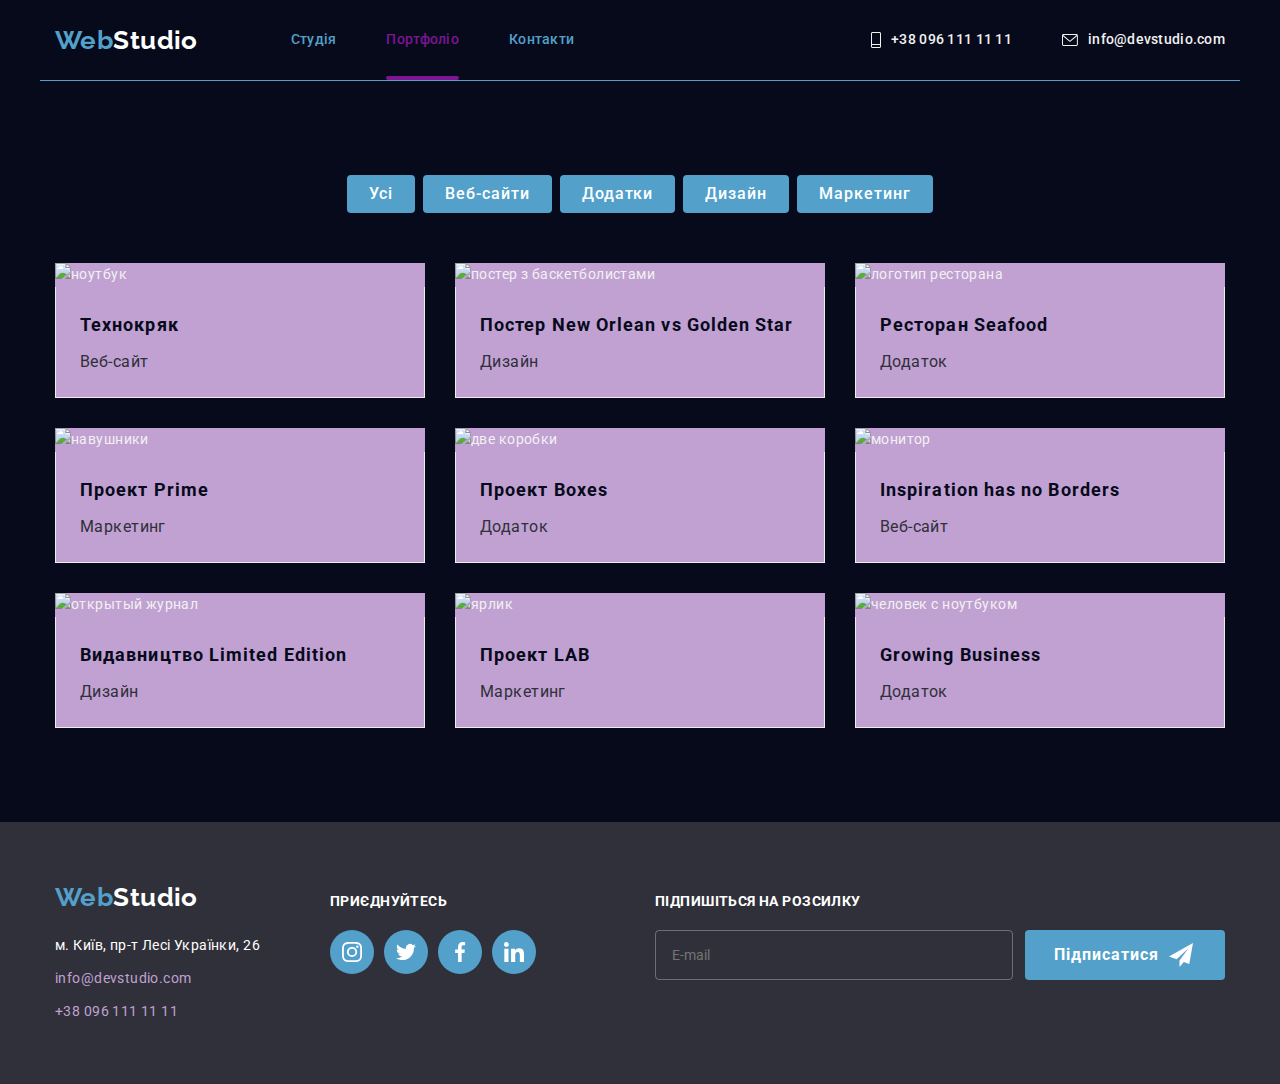
==== commit 4e934820: "change color palette" ====
--- a/portfolio.html
+++ b/portfolio.html
@@ -1,31 +1,52 @@
 <!DOCTYPE html>
 <html lang="uk-UA">
-
-<head>
-  <meta charset="UTF-8" />
-  <meta http-equiv="X-UA-Compatible" content="IE=edge" />
-  <meta name="viewport" content="width=device-width, initial-scale=1.0" />
-  <title>Web Studio</title>
-  <link rel="preconnect" href="https://fonts.googleapis.com" />
-  <link rel="preconnect" href="https://fonts.gstatic.com" crossorigin />
-  <link href="https://fonts.googleapis.com/css2?family=Raleway:wght@700&family=Roboto:wght@400;500;700;900&display=swap"
-    rel="stylesheet" />
-  <link rel="stylesheet" href="./css/main.min.css" />
-</head>
-
-<body>
-  <!-------------- Header ------------------->
-  <header class="header">
-    <div class="container header__container">
-      <a class="logo" href="./index.html">Web<span class="logo__dark">Studio</span></a>
-      <button class="menu__button" type="button" aria-expanded="false" aria-controls="mobile-menu">
-        <svg class="button__open js-open-menu" width="40" height="40" aria-label="Перемикач мобільного меню">
+  <head>
+    <meta charset="UTF-8" />
+    <meta http-equiv="X-UA-Compatible" content="IE=edge" />
+    <meta name="viewport" content="width=device-width, initial-scale=1.0" />
+    <title>Web Studio</title>
+    <link rel="preconnect" href="https://fonts.googleapis.com" />
+    <link rel="preconnect" href="https://fonts.gstatic.com" crossorigin />
+    <link
+      href="https://fonts.googleapis.com/css2?family=Raleway:wght@700&family=Roboto:wght@400;500;700;900&display=swap"
+      rel="stylesheet"
+    />
+    <link rel="stylesheet" href="./css/main.min.css" />
+  </head>
+  <body>
+    <!-------------- Header ------------------->
+    <header class="header container">
+      <a class="logo" href="./index.html"
+        >Web<span class="logo__light">Studio</span></a
+      >
+      <button
+        class="menu__button"
+        type="button"
+        aria-expanded="false"
+        aria-controls="mobile-menu"
+      >
+        <svg
+          class="button__open js-open-menu"
+          width="40"
+          height="40"
+          aria-label="Перемикач мобільного меню"
+        >
           <use href="./img/sprite.svg#icon-menu_40px"></use>
         </svg>
       </button>
       <div class="menu js-menu-container" id="mobile-menu">
-        <button class="menu__button" type="button" aria-expanded="false" aria-controls="mobile-menu">
-          <svg class="button__close js-close-menu" width="40" height="40" aria-label="Перемикач мобільного меню">
+        <button
+          class="menu__button"
+          type="button"
+          aria-expanded="false"
+          aria-controls="mobile-menu"
+        >
+          <svg
+            class="button__close js-close-menu"
+            width="40"
+            height="40"
+            aria-label="Перемикач мобільного меню"
+          >
             <use href="./img/sprite.svg#icon-close_40px"></use>
           </svg>
         </button>
@@ -35,7 +56,9 @@
               <a class="nav__link" href="./index.html">Студія</a>
             </li>
             <li class="nav__item">
-              <a class="nav__link nav__link--current" href="./portfolio.html">Портфоліо</a>
+              <a class="nav__link nav__link--current" href="./portfolio.html"
+                >Портфоліо</a
+              >
             </li>
             <li class="nav__item">
               <a class="nav__link" href="">Контакти</a>
@@ -44,18 +67,26 @@
         </nav>
         <ul class="contact header__contact">
           <li class="contact__item">
-            <a class="contact__link contact__link--tel" href="tel:+380961111111">
+            <a
+              class="contact__link contact__link--tel"
+              href="tel:+380961111111"
+            >
               <svg class="contact__icon" width="10px" height="16px">
                 <use href="img/sprite.svg#icon-tel"></use>
               </svg>
-              +38 096 111 11 11</a>
+              +38 096 111 11 11</a
+            >
           </li>
           <li class="contact__item">
-            <a class="contact__link contact__link--post" href="mailto:info@devstudio.com">
+            <a
+              class="contact__link contact__link--post"
+              href="mailto:info@devstudio.com"
+            >
               <svg class="contact__icon" width="16px" height="12px">
                 <use href="img/sprite.svg#icon-post"></use>
               </svg>
-              info@devstudio.com</a>
+              info@devstudio.com</a
+            >
           </li>
         </ul>
         <ul class="menu-social">
@@ -73,377 +104,483 @@
           </li>
         </ul>
       </div>
-    </div>
-  </header>
-  <main>
-    <!-- ----------------galery----------------- -->
-    <section class="section">
-      <div class="container">
-        <h1 class="section__title visually-hidden">Галерея работ</h1>
-        <ul class="portfolio-menu list">
-          <li class="portfolio-menu__item">
-            <button class="portfolio-menu__button" type="button">Усі</button>
-          </li>
-          <li class="portfolio-menu__item">
-            <button class="portfolio-menu__button" type="button">
-              Веб-сайти
-            </button>
-          </li>
-          <li class="portfolio-menu__item">
-            <button class="portfolio-menu__button" type="button">
-              Додатки
-            </button>
-          </li>
-          <li class="portfolio-menu__item">
-            <button class="portfolio-menu__button" type="button">
-              Дизайн
-            </button>
-          </li>
-          <li class="portfolio-menu__item">
-            <button class="portfolio-menu__button" type="button">
-              Маркетинг
-            </button>
-          </li>
-        </ul>
-        <ul class="gallery">
-          <li class="gallery__item">
-            <a class="gallery__link" href="">
-              <div class="gallery__overlay">
-                <p class="gallery__overlay-text">
-                  Ресурс пропонує комплексні пропозиції з різним рівнем
-                  функціоналу та сервісів. Все це дозволить відвідувачу
-                  отримати вичерпні відомості про компанію чи приватну особу.
-                </p>
-                <picture>
-                  <source srcset="./img/gallery-1.jpg 1x, ./img/gallery-1-2.jpg 2x" media="(min-width: 1200px)" />
-                  <source srcset="
+    </header>
+    <main>
+      <!-- ----------------gallery----------------- -->
+      <section class="section">
+        <div class="container">
+          <h1 class="section__title visually-hidden">Галерея работ</h1>
+          <ul class="portfolio-menu list">
+            <li class="portfolio-menu__item">
+              <button class="button portfolio-menu__button" type="button">
+                Усі
+              </button>
+            </li>
+            <li class="portfolio-menu__item">
+              <button class="button portfolio-menu__button" type="button">
+                Веб-сайти
+              </button>
+            </li>
+            <li class="portfolio-menu__item">
+              <button class="button portfolio-menu__button" type="button">
+                Додатки
+              </button>
+            </li>
+            <li class="portfolio-menu__item">
+              <button class="button portfolio-menu__button" type="button">
+                Дизайн
+              </button>
+            </li>
+            <li class="portfolio-menu__item">
+              <button class="button portfolio-menu__button" type="button">
+                Маркетинг
+              </button>
+            </li>
+          </ul>
+          <ul class="gallery">
+            <li class="gallery__item">
+              <a class="gallery__link" href="">
+                <div class="gallery__overlay">
+                  <p class="gallery__overlay-text">
+                    Ресурс пропонує комплексні пропозиції з різним рівнем
+                    функціоналу та сервісів. Все це дозволить відвідувачу
+                    отримати вичерпні відомості про компанію чи приватну особу.
+                  </p>
+                  <picture>
+                    <source
+                      srcset="./img/gallery-1.jpg 1x, ./img/gallery-1-2.jpg 2x"
+                      media="(min-width: 1200px)"
+                    />
+                    <source
+                      srcset="
                         ./img/gallery-1tablet.jpg  1x,
                         ./img/gallery-1tablet2.jpg 2x
-                      " media="(min-width: 768px)" />
-                  <source srcset="
+                      "
+                      media="(min-width: 768px)"
+                    />
+                    <source
+                      srcset="
                         ./img/gallery-1mobile.jpg  1x,
                         ./img/gallery-1mobile2.jpg 2x
-                      " media="(min-width: 480px)" />
-                  <img src="./img/gallery-1mobile.jpg" alt="ноутбук" />
-                </picture>
-              </div>
-              <div class="gallery__thumb">
-                <h2 class="gallery__title">Технокряк</h2>
-                <p class="gallery__text">Веб-сайт</p>
-              </div>
-            </a>
-          </li>
-          <li class="gallery__item">
-            <a class="gallery__link" href="">
-              <div class="gallery__overlay">
-                <p class="gallery__overlay-text">
-                  Ресурс пропонує комплексні пропозиції з різним рівнем
-                  функціоналу та сервісів. Все це дозволить відвідувачу
-                  отримати вичерпні відомості про компанію чи приватну особу.
-                </p>
-                <picture>
-                  <source srcset="./img/gallery-2.jpg 1x, ./img/gallery-2-2.jpg 2x" media="(min-width: 1200px)" />
-                  <source srcset="
+                      "
+                      media="(min-width: 480px)"
+                    />
+                    <img src="./img/gallery-1mobile.jpg" alt="ноутбук" />
+                  </picture>
+                </div>
+                <div class="gallery__thumb">
+                  <h2 class="gallery__title">Технокряк</h2>
+                  <p class="gallery__text">Веб-сайт</p>
+                </div>
+              </a>
+            </li>
+            <li class="gallery__item">
+              <a class="gallery__link" href="">
+                <div class="gallery__overlay">
+                  <p class="gallery__overlay-text">
+                    Ресурс пропонує комплексні пропозиції з різним рівнем
+                    функціоналу та сервісів. Все це дозволить відвідувачу
+                    отримати вичерпні відомості про компанію чи приватну особу.
+                  </p>
+                  <picture>
+                    <source
+                      srcset="./img/gallery-2.jpg 1x, ./img/gallery-2-2.jpg 2x"
+                      media="(min-width: 1200px)"
+                    />
+                    <source
+                      srcset="
                         ./img/gallery-2tablet.jpg  1x,
                         ./img/gallery-2tablet2.jpg 2x
-                      " media="(min-width: 768px)" />
-                  <source srcset="
+                      "
+                      media="(min-width: 768px)"
+                    />
+                    <source
+                      srcset="
                         ./img/gallery-2mobile.jpg  1x,
                         ./img/gallery-2mobile2.jpg 2x
-                      " media="(min-width: 480px)" />
-                  <img src="./img/gallery-2mobile.jpg" alt="постер з баскетболистами" />
-                </picture>
-              </div>
+                      "
+                      media="(min-width: 480px)"
+                    />
+                    <img
+                      src="./img/gallery-2mobile.jpg"
+                      alt="постер з баскетболистами"
+                    />
+                  </picture>
+                </div>
 
-              <div class="gallery__thumb">
-                <h2 class="gallery__title">
-                  Постер <span lang="en">New Orlean vs Golden Star</span>
-                </h2>
-                <p class="gallery__text">Дизайн</p>
-              </div>
-            </a>
-          </li>
-          <li class="gallery__item">
-            <a class="gallery__link" href="">
-              <div class="gallery__overlay">
-                <p class="gallery__overlay-text">
-                  Ресурс пропонує комплексні пропозиції з різним рівнем
-                  функціоналу та сервісів. Все це дозволить відвідувачу
-                  отримати вичерпні відомості про компанію чи приватну особу.
-                </p>
-                <picture>
-                  <source srcset="./img/gallery-3.jpg 1x, ./img/gallery-3-2.jpg 2x" media="(min-width: 1200px)" />
-                  <source srcset="
+                <div class="gallery__thumb">
+                  <h2 class="gallery__title">
+                    Постер <span lang="en">New Orlean vs Golden Star</span>
+                  </h2>
+                  <p class="gallery__text">Дизайн</p>
+                </div>
+              </a>
+            </li>
+            <li class="gallery__item">
+              <a class="gallery__link" href="">
+                <div class="gallery__overlay">
+                  <p class="gallery__overlay-text">
+                    Ресурс пропонує комплексні пропозиції з різним рівнем
+                    функціоналу та сервісів. Все це дозволить відвідувачу
+                    отримати вичерпні відомості про компанію чи приватну особу.
+                  </p>
+                  <picture>
+                    <source
+                      srcset="./img/gallery-3.jpg 1x, ./img/gallery-3-2.jpg 2x"
+                      media="(min-width: 1200px)"
+                    />
+                    <source
+                      srcset="
                         ./img/gallery-3tablet.jpg  1x,
                         ./img/gallery-3tablet2.jpg 2x
-                      " media="(min-width: 768px)" />
-                  <source srcset="
+                      "
+                      media="(min-width: 768px)"
+                    />
+                    <source
+                      srcset="
                         ./img/gallery-3mobile.jpg  1x,
                         ./img/gallery-3mobile2.jpg 2x
-                      " media="(min-width: 480px)" />
-                  <img src="./img/gallery-3mobile.jpg" alt="логотип ресторана" />
-                </picture>
-              </div>
-              <div class="gallery__thumb">
-                <h2 class="gallery__title">
-                  Ресторан <span lang="en">Seafood</span>
-                </h2>
-                <p class="gallery__text">Додаток</p>
-              </div>
-            </a>
-          </li>
-          <li class="gallery__item">
-            <a class="gallery__link" href="">
-              <div class="gallery__overlay">
-                <p class="gallery__overlay-text">
-                  Ресурс пропонує комплексні пропозиції з різним рівнем
-                  функціоналу та сервісів. Все це дозволить відвідувачу
-                  отримати вичерпні відомості про компанію чи приватну особу.
-                </p>
-                <picture>
-                  <source srcset="./img/gallery-4.jpg 1x, ./img/gallery-4-2.jpg 2x" media="(min-width: 1200px)" />
-                  <source srcset="
+                      "
+                      media="(min-width: 480px)"
+                    />
+                    <img
+                      src="./img/gallery-3mobile.jpg"
+                      alt="логотип ресторана"
+                    />
+                  </picture>
+                </div>
+                <div class="gallery__thumb">
+                  <h2 class="gallery__title">
+                    Ресторан <span lang="en">Seafood</span>
+                  </h2>
+                  <p class="gallery__text">Додаток</p>
+                </div>
+              </a>
+            </li>
+            <li class="gallery__item">
+              <a class="gallery__link" href="">
+                <div class="gallery__overlay">
+                  <p class="gallery__overlay-text">
+                    Ресурс пропонує комплексні пропозиції з різним рівнем
+                    функціоналу та сервісів. Все це дозволить відвідувачу
+                    отримати вичерпні відомості про компанію чи приватну особу.
+                  </p>
+                  <picture>
+                    <source
+                      srcset="./img/gallery-4.jpg 1x, ./img/gallery-4-2.jpg 2x"
+                      media="(min-width: 1200px)"
+                    />
+                    <source
+                      srcset="
                         ./img/gallery-4tablet.jpg  1x,
                         ./img/gallery-4tablet2.jpg 2x
-                      " media="(min-width: 768px)" />
-                  <source srcset="
+                      "
+                      media="(min-width: 768px)"
+                    />
+                    <source
+                      srcset="
                         ./img/gallery-4mobile.jpg  1x,
                         ./img/gallery-4mobile2.jpg 2x
-                      " media="(min-width: 480px)" />
-                  <img src="./img/gallery-4mobile.jpg" alt="навушники" />
-                </picture>
-              </div>
-              <div class="gallery__thumb">
-                <h2 class="gallery__title">
-                  Проект <span lang="en">Prime</span>
-                </h2>
-                <p class="gallery__text">Маркетинг</p>
-              </div>
-            </a>
-          </li>
-          <li class="gallery__item">
-            <a class="gallery__link" href="">
-              <div class="gallery__overlay">
-                <p class="gallery__overlay-text">
-                  Ресурс пропонує комплексні пропозиції з різним рівнем
-                  функціоналу та сервісів. Все це дозволить відвідувачу
-                  отримати вичерпні відомості про компанію чи приватну особу.
-                </p>
-                <picture>
-                  <source srcset="./img/gallery-5.jpg 1x, ./img/gallery-5-2.jpg 2x" media="(min-width: 1200px)" />
-                  <source srcset="
+                      "
+                      media="(min-width: 480px)"
+                    />
+                    <img src="./img/gallery-4mobile.jpg" alt="навушники" />
+                  </picture>
+                </div>
+                <div class="gallery__thumb">
+                  <h2 class="gallery__title">
+                    Проект <span lang="en">Prime</span>
+                  </h2>
+                  <p class="gallery__text">Маркетинг</p>
+                </div>
+              </a>
+            </li>
+            <li class="gallery__item">
+              <a class="gallery__link" href="">
+                <div class="gallery__overlay">
+                  <p class="gallery__overlay-text">
+                    Ресурс пропонує комплексні пропозиції з різним рівнем
+                    функціоналу та сервісів. Все це дозволить відвідувачу
+                    отримати вичерпні відомості про компанію чи приватну особу.
+                  </p>
+                  <picture>
+                    <source
+                      srcset="./img/gallery-5.jpg 1x, ./img/gallery-5-2.jpg 2x"
+                      media="(min-width: 1200px)"
+                    />
+                    <source
+                      srcset="
                         ./img/gallery-5tablet.jpg  1x,
                         ./img/gallery-5tablet2.jpg 2x
-                      " media="(min-width: 768px)" />
-                  <source srcset="
+                      "
+                      media="(min-width: 768px)"
+                    />
+                    <source
+                      srcset="
                         ./img/gallery-5mobile.jpg  1x,
                         ./img/gallery-5mobile2.jpg 2x
-                      " media="(min-width: 480px)" />
-                  <img src="./img/gallery-5mobile.jpg" alt="две коробки" />
-                </picture>
-              </div>
-              <div class="gallery__thumb">
-                <h2 class="gallery__title">
-                  Проект <span lang="en">Boxes</span>
-                </h2>
-                <p class="gallery__text">Додаток</p>
-              </div>
-            </a>
-          </li>
-          <li class="gallery__item">
-            <a class="gallery__link" href="">
-              <div class="gallery__overlay">
-                <p class="gallery__overlay-text">
-                  Ресурс пропонує комплексні пропозиції з різним рівнем
-                  функціоналу та сервісів. Все це дозволить відвідувачу
-                  отримати вичерпні відомості про компанію чи приватну особу.
-                </p>
-                <picture>
-                  <source srcset="./img/gallery-6.jpg 1x, ./img/gallery-6-2.jpg 2x" media="(min-width: 1200px)" />
-                  <source srcset="
+                      "
+                      media="(min-width: 480px)"
+                    />
+                    <img src="./img/gallery-5mobile.jpg" alt="две коробки" />
+                  </picture>
+                </div>
+                <div class="gallery__thumb">
+                  <h2 class="gallery__title">
+                    Проект <span lang="en">Boxes</span>
+                  </h2>
+                  <p class="gallery__text">Додаток</p>
+                </div>
+              </a>
+            </li>
+            <li class="gallery__item">
+              <a class="gallery__link" href="">
+                <div class="gallery__overlay">
+                  <p class="gallery__overlay-text">
+                    Ресурс пропонує комплексні пропозиції з різним рівнем
+                    функціоналу та сервісів. Все це дозволить відвідувачу
+                    отримати вичерпні відомості про компанію чи приватну особу.
+                  </p>
+                  <picture>
+                    <source
+                      srcset="./img/gallery-6.jpg 1x, ./img/gallery-6-2.jpg 2x"
+                      media="(min-width: 1200px)"
+                    />
+                    <source
+                      srcset="
                         ./img/gallery-6tablet.jpg  1x,
                         ./img/gallery-6tablet2.jpg 2x
-                      " media="(min-width: 768px)" />
-                  <source srcset="
+                      "
+                      media="(min-width: 768px)"
+                    />
+                    <source
+                      srcset="
                         ./img/gallery-6mobile.jpg  1x,
                         ./img/gallery-6mobile2.jpg 2x
-                      " media="(min-width: 480px)" />
-                  <img src="./img/gallery-6mobile.jpg" alt="монитор" />
-                </picture>
-              </div>
-              <div class="gallery__thumb">
-                <h2 class="gallery__title">
-                  <span lang="en">Inspiration has no Borders</span>
-                </h2>
-                <p class="gallery__text">Веб-сайт</p>
-              </div>
-            </a>
-          </li>
-          <li class="gallery__item">
-            <a class="gallery__link" href="">
-              <div class="gallery__overlay">
-                <p class="gallery__overlay-text">
-                  Ресурс пропонує комплексні пропозиції з різним рівнем
-                  функціоналу та сервісів. Все це дозволить відвідувачу
-                  отримати вичерпні відомості про компанію чи приватну особу.
-                </p>
-                <picture>
-                  <source srcset="./img/gallery-7.jpg 1x, ./img/gallery-7-2.jpg 2x" media="(min-width: 1200px)" />
-                  <source srcset="
+                      "
+                      media="(min-width: 480px)"
+                    />
+                    <img src="./img/gallery-6mobile.jpg" alt="монитор" />
+                  </picture>
+                </div>
+                <div class="gallery__thumb">
+                  <h2 class="gallery__title">
+                    <span lang="en">Inspiration has no Borders</span>
+                  </h2>
+                  <p class="gallery__text">Веб-сайт</p>
+                </div>
+              </a>
+            </li>
+            <li class="gallery__item">
+              <a class="gallery__link" href="">
+                <div class="gallery__overlay">
+                  <p class="gallery__overlay-text">
+                    Ресурс пропонує комплексні пропозиції з різним рівнем
+                    функціоналу та сервісів. Все це дозволить відвідувачу
+                    отримати вичерпні відомості про компанію чи приватну особу.
+                  </p>
+                  <picture>
+                    <source
+                      srcset="./img/gallery-7.jpg 1x, ./img/gallery-7-2.jpg 2x"
+                      media="(min-width: 1200px)"
+                    />
+                    <source
+                      srcset="
                         ./img/gallery-7tablet.jpg  1x,
                         ./img/gallery-7tablet2.jpg 2x
-                      " media="(min-width: 768px)" />
-                  <source srcset="
+                      "
+                      media="(min-width: 768px)"
+                    />
+                    <source
+                      srcset="
                         ./img/gallery-7mobile.jpg  1x,
                         ./img/gallery-7mobile2.jpg 2x
-                      " media="(min-width: 480px)" />
-                  <img src="./img/gallery-7mobile.jpg" alt="открытый журнал" />
-                </picture>
-              </div>
-              <div class="gallery__thumb">
-                <h2 class="gallery__title">
-                  Видавництво <span lang="en">Limited Edition</span>
-                </h2>
-                <p class="gallery__text">Дизайн</p>
-              </div>
-            </a>
-          </li>
-          <li class="gallery__item">
-            <a class="gallery__link" href="">
-              <div class="gallery__overlay">
-                <p class="gallery__overlay-text">
-                  Ресурс пропонує комплексні пропозиції з різним рівнем
-                  функціоналу та сервісів. Все це дозволить відвідувачу
-                  отримати вичерпні відомості про компанію чи приватну особу.
-                </p>
-                <picture>
-                  <source srcset="./img/gallery-8.jpg 1x, ./img/gallery-8-2.jpg 2x" media="(min-width: 1200px)" />
-                  <source srcset="
+                      "
+                      media="(min-width: 480px)"
+                    />
+                    <img
+                      src="./img/gallery-7mobile.jpg"
+                      alt="открытый журнал"
+                    />
+                  </picture>
+                </div>
+                <div class="gallery__thumb">
+                  <h2 class="gallery__title">
+                    Видавництво <span lang="en">Limited Edition</span>
+                  </h2>
+                  <p class="gallery__text">Дизайн</p>
+                </div>
+              </a>
+            </li>
+            <li class="gallery__item">
+              <a class="gallery__link" href="">
+                <div class="gallery__overlay">
+                  <p class="gallery__overlay-text">
+                    Ресурс пропонує комплексні пропозиції з різним рівнем
+                    функціоналу та сервісів. Все це дозволить відвідувачу
+                    отримати вичерпні відомості про компанію чи приватну особу.
+                  </p>
+                  <picture>
+                    <source
+                      srcset="./img/gallery-8.jpg 1x, ./img/gallery-8-2.jpg 2x"
+                      media="(min-width: 1200px)"
+                    />
+                    <source
+                      srcset="
                         ./img/gallery-8tablet.jpg  1x,
                         ./img/gallery-8tablet2.jpg 2x
-                      " media="(min-width: 768px)" />
-                  <source srcset="
+                      "
+                      media="(min-width: 768px)"
+                    />
+                    <source
+                      srcset="
                         ./img/gallery-8mobile.jpg  1x,
                         ./img/gallery-8mobile2.jpg 2x
-                      " media="(min-width: 480px)" />
-                  <img src="./img/gallery-8mobile.jpg" alt="ярлик" />
-                </picture>
-              </div>
-              <div class="gallery__thumb">
-                <h2 class="gallery__title">
-                  Проект <span lang="en">LAB</span>
-                </h2>
-                <p class="gallery__text">Маркетинг</p>
-              </div>
-            </a>
-          </li>
-          <li class="gallery__item">
-            <a class="gallery__link" href="">
-              <div class="gallery__overlay">
-                <p class="gallery__overlay-text">
-                  Ресурс пропонує комплексні пропозиції з різним рівнем
-                  функціоналу та сервісів. Все це дозволить відвідувачу
-                  отримати вичерпні відомості про компанію чи приватну особу.
-                </p>
-                <picture>
-                  <source srcset="./img/gallery-9.jpg 1x, ./img/gallery-9-2.jpg 2x" media="(min-width: 1200px)" />
-                  <source srcset="
+                      "
+                      media="(min-width: 480px)"
+                    />
+                    <img src="./img/gallery-8mobile.jpg" alt="ярлик" />
+                  </picture>
+                </div>
+                <div class="gallery__thumb">
+                  <h2 class="gallery__title">
+                    Проект <span lang="en">LAB</span>
+                  </h2>
+                  <p class="gallery__text">Маркетинг</p>
+                </div>
+              </a>
+            </li>
+            <li class="gallery__item">
+              <a class="gallery__link" href="">
+                <div class="gallery__overlay">
+                  <p class="gallery__overlay-text">
+                    Ресурс пропонує комплексні пропозиції з різним рівнем
+                    функціоналу та сервісів. Все це дозволить відвідувачу
+                    отримати вичерпні відомості про компанію чи приватну особу.
+                  </p>
+                  <picture>
+                    <source
+                      srcset="./img/gallery-9.jpg 1x, ./img/gallery-9-2.jpg 2x"
+                      media="(min-width: 1200px)"
+                    />
+                    <source
+                      srcset="
                         ./img/gallery-9tablet.jpg  1x,
                         ./img/gallery-9tablet2.jpg 2x
-                      " media="(min-width: 768px)" />
-                  <source srcset="
+                      "
+                      media="(min-width: 768px)"
+                    />
+                    <source
+                      srcset="
                         ./img/gallery-9mobile.jpg  1x,
                         ./img/gallery-9mobile2.jpg 2x
-                      " media="(min-width: 480px)" />
-                  <img src="./img/gallery-9mobile.jpg" alt="человек с ноутбуком" />
-                </picture>
-              </div>
-              <div class="gallery__thumb">
-                <h2 class="gallery__title">
-                  <span lang="en">Growing Business</span>
-                </h2>
-                <p class="gallery__text">Додаток</p>
-              </div>
-            </a>
-          </li>
-        </ul>
+                      "
+                      media="(min-width: 480px)"
+                    />
+                    <img
+                      src="./img/gallery-9mobile.jpg"
+                      alt="человек с ноутбуком"
+                    />
+                  </picture>
+                </div>
+                <div class="gallery__thumb">
+                  <h2 class="gallery__title">
+                    <span lang="en">Growing Business</span>
+                  </h2>
+                  <p class="gallery__text">Додаток</p>
+                </div>
+              </a>
+            </li>
+          </ul>
+        </div>
+      </section>
+    </main>
+
+    <!-- footer -->
+    <footer class="footer">
+      <div class="container footer__container">
+        <div class="footer__address">
+          <a class="logo" href="./index.html"
+            >Web<span class="logo__light">Studio</span></a
+          >
+          <address>
+            <ul class="address">
+              <li class="address__item">
+                <a
+                  class="address__link address__link--office"
+                  href="https://www.google.com/maps/d/viewer?msa=0&mid=10uSM3H-mIU3GznYo2szRIEphczw&ll=50.42732700000001%2C30.538092&z=17"
+                  target="_blank"
+                  rel="noreferrer noopener"
+                  >м. Київ, пр-т Лесі Українки, 26
+                </a>
+              </li>
+              <li class="address__item">
+                <a class="address__link" href="mailto:info@devstudio.com"
+                  >info@devstudio.com</a
+                >
+              </li>
+              <li class="address__item">
+                <a class="address__link" href="tel:+380961111111"
+                  >+38 096 111 11 11</a
+                >
+              </li>
+            </ul>
+          </address>
+        </div>
+        <div class="follow">
+          <b class="follow__title">приєднуйтесь</b>
+          <ul class="social">
+            <li class="social__item">
+              <a class="social__link social__link--footer" href="">
+                <svg class="social__icon" width="20" height="20">
+                  <use href="./img/sprite.svg#icon-instagram"></use>
+                </svg>
+              </a>
+            </li>
+            <li class="social__item">
+              <a class="social__link social__link--footer" href="">
+                <svg class="social__icon" width="20" height="20">
+                  <use href="./img/sprite.svg#icon-twitter"></use>
+                </svg>
+              </a>
+            </li>
+            <li class="social__item">
+              <a class="social__link social__link--footer" href="">
+                <svg class="follow__icon" width="20" height="20">
+                  <use href="./img/sprite.svg#icon-facebook"></use>
+                </svg>
+              </a>
+            </li>
+            <li class="social__item">
+              <a class="social__link social__link--footer" href="">
+                <svg class="socialicon" width="20" height="20">
+                  <use href="./img/sprite.svg#icon-linkedin"></use>
+                </svg>
+              </a>
+            </li>
+          </ul>
+        </div>
+        <div class="mailing">
+          <b class="mailing__title">Підпишіться на розсилку</b>
+          <form class="mailing__form">
+            <label>
+              <input
+                class="mailing__input"
+                type="email"
+                name="email"
+                placeholder="E-mail"
+              />
+            </label>
+            <button class="button mailing__button" type="submit">
+              Підписатися
+              <svg class="mailing-button-icon" width="24" height="24">
+                <use href="img/sprite.svg#icon-send"></use>
+              </svg>
+            </button>
+          </form>
+        </div>
       </div>
-    </section>
-  </main>
-
-  <!-- footer -->
-  <footer class="footer">
-    <div class="container footer__container">
-      <div class="footer__address">
-        <a class="logo" href="./index.html">Web<span class="logo__light">Studio</span></a>
-        <address>
-          <ul class="address">
-            <li class="address__item">
-              <a class="address__link address__link--office"
-                href="https://www.google.com/maps/d/viewer?msa=0&mid=10uSM3H-mIU3GznYo2szRIEphczw&ll=50.42732700000001%2C30.538092&z=17"
-                target="_blank" rel="noreferrer noopener">м. Київ, пр-т Лесі Українки, 26
-              </a>
-            </li>
-            <li class="address__item">
-              <a class="address__link" href="mailto:info@devstudio.com">info@devstudio.com</a>
-            </li>
-            <li class="address__item">
-              <a class="address__link" href="tel:+380961111111">+38 096 111 11 11</a>
-            </li>
-          </ul>
-        </address>
-      </div>
-      <div class="follow">
-        <b class="follow__title">приєднуйтесь</b>
-        <ul class="social">
-          <li class="social__item">
-            <a class="social__link social__link--footer" href="">
-              <svg class="social__icon" width="20" height="20">
-                <use href="./img/sprite.svg#icon-instagram"></use>
-              </svg>
-            </a>
-          </li>
-          <li class="social__item">
-            <a class="social__link social__link--footer" href="">
-              <svg class="social__icon" width="20" height="20">
-                <use href="./img/sprite.svg#icon-twitter"></use>
-              </svg>
-            </a>
-          </li>
-          <li class="social__item">
-            <a class="social__link social__link--footer" href="">
-              <svg class="follow__icon" width="20" height="20">
-                <use href="./img/sprite.svg#icon-facebook"></use>
-              </svg>
-            </a>
-          </li>
-          <li class="social__item">
-            <a class="social__link social__link--footer" href="">
-              <svg class="socialicon" width="20" height="20">
-                <use href="./img/sprite.svg#icon-linkedin"></use>
-              </svg>
-            </a>
-          </li>
-        </ul>
-      </div>
-      <div class="mailing">
-        <b class="mailing__title">Підпишіться на розсилку</b>
-        <form class="mailing__form">
-          <label>
-            <input class="mailing__input" type="email" name="email" placeholder="E-mail" />
-          </label>
-          <button class="mailing__button" type="submit">
-            Підписатися
-            <svg class="mailing-button-icon" width="24" height="24">
-              <use href="img/sprite.svg#icon-send"></use>
-            </svg>
-          </button>
-        </form>
-      </div>
-    </div>
-  </footer>
-  <script src="./js/mobile-menu.js"></script>
-</body>
-
+    </footer>
+    <script src="./js/mobile-menu.js"></script>
+  </body>
 </html>
-
--- a/css/main.min.css
+++ b/css/main.min.css
@@ -1,7 +1 @@
-/*! modern-normalize v1.1.0 | MIT License | https://github.com/sindresorhus/modern-normalize */*,::before,::after{box-sizing:border-box}html{line-height:1.15;-webkit-text-size-adjust:100%;-moz-tab-size:4;tab-size:4}body{margin:0;font-family:system-ui,-apple-system,"Segoe UI",Roboto,Helvetica,Arial,sans-serif,"Apple Color Emoji","Segoe UI Emoji"}hr{height:0;color:inherit}abbr[title]{text-decoration:underline dotted}b,strong{font-weight:bolder}code,kbd,samp,pre{font-family:ui-monospace,- SFMono-Regular,- Consolas,- 'Liberation Mono',- Menlo,- monospace;font-size:1em}small{font-size:80%}sub,sup{font-size:75%;line-height:0;position:relative;vertical-align:baseline}sub{bottom:-0.25em}sup{top:-0.5em}table{text-indent:0;border-color:inherit}button,input,optgroup,select,textarea{font-family:inherit;font-size:100%;line-height:1.15;margin:0}button,select{text-transform:none}button,[type='button'],[type='reset'],[type='submit']{-webkit-appearance:button}::-moz-focus-inner{border-style:none;padding:0}:-moz-focusring{outline:1px dotted ButtonText}:-moz-ui-invalid{box-shadow:none}legend{padding:0}progress{vertical-align:baseline}::-webkit-inner-spin-button,::-webkit-outer-spin-button{height:auto}[type='search']{-webkit-appearance:textfield;outline-offset:-2px}::-webkit-search-decoration{-webkit-appearance:none}::-webkit-file-upload-button{-webkit-appearance:button;font:inherit}summary{display:list-item}.visually-hidden{position:absolute;white-space:nowrap;width:1px;height:1px;overflow:hidden;border:0;padding:0;clip:rect(0);clip-path:inset(50%);margin:-1px}body{color:#757575;font-family:Roboto, sans-serif;font-size:14px;line-height:1.71;letter-spacing:0.03em}h1,h2,h3,ul,p{margin:0px;padding:0px}ul{list-style:none}a{text-decoration:none}img{display:block;max-width:100%;height:auto}.container{padding-left:15px;padding-right:15px;margin-left:auto;margin-right:auto}@media screen and (min-width: 480px){.container{width:480px}}@media screen and (min-width: 768px){.container{width:768px}}@media screen and (min-width: 1200px){.container{width:1200px}}.section{padding-top:60px;padding-bottom:60px}@media screen and (min-width: 1200px){.section{padding-top:94px;padding-bottom:94px}}.section__title{color:#212121;font-weight:700;font-size:28px;line-height:1.18;text-align:center;margin-bottom:30px}@media screen and (min-width: 1200px){.section__title{font-size:36px;line-height:1.17;margin-bottom:50px}}.header{border-bottom:1px solid #ececec}.header__container{position:relative}@media screen and (max-width: 767px){.header__container{padding-top:16px;padding-bottom:16px}}@media screen and (min-width: 768px){.header__container{display:flex;align-items:center}}@media screen and (max-width: 479px){.nav__item:not(:last-child){margin-bottom:25px}}@media screen and (min-width: 480px) and (max-width: 767px){.nav__item:not(:last-child){margin-bottom:35px}}@media screen and (min-width: 768px){.nav__list{display:flex}.nav__item:not(:last-child){margin-right:50px}}.nav__link{position:relative;text-decoration:none;color:#212121;font-weight:500;letter-spacing:0.02em;font-size:30px;line-height:1.18;transition:color 250ms cubic-bezier(0.4, 0, 0.2, 1)}@media screen and (min-width: 480px){.nav__link{font-size:40px}}.nav__link:hover,.nav__link:focus{color:#2196f3}.nav__link--current{color:#2196f3}@media screen and (min-width: 768px){.nav__link{display:block;padding:32px 0;font-size:14px;line-height:1.14}}@media screen and (min-width: 768px){.nav__link--current::after{position:absolute;bottom:0;left:0;content:"";display:block;width:100%;height:4px;border-radius:2px;background-color:#2196f3}}@media screen and (max-width: 767px){.contact{margin-bottom:64px}.contact__item:not(:last-child){margin-bottom:32px}.contact__icon{display:none}}@media screen and (min-width: 768px){.contact{display:flex;flex-direction:column-reverse;margin-left:auto}.contact__item:not(:last-child){margin-top:10px}.contact__icon{fill:currentColor;margin-right:8px}}@media screen and (min-width: 1200px){.contact{flex-direction:row;margin-left:auto}.contact__icon{margin-right:10px}.contact__item:not(:last-child){margin-top:0;margin-right:50px}}.contact__link{color:#757575;font-weight:500;letter-spacing:0.02em;transition:color 250ms cubic-bezier(0.4, 0, 0.2, 1)}.contact__link:hover,.contact__link:focus{color:#2196f3}.contact__link--tel{font-size:24px;line-height:1.18;color:#2196f3}.contact__link--post{font-size:14px;line-height:1.17}@media screen and (min-width: 480px) and (max-width: 767px){.contact__link--tel{font-size:34px}.contact__link--post{font-size:24px}}@media screen and (min-width: 768px){.contact__link{font-size:12px;line-height:1.17;display:flex;align-items:center;color:inherit}.contact__link--post .contact__icon{width:14px;height:10px}.contact__link--tel .contact__icon{width:10px;height:14px}}@media screen and (min-width: 1200px){.contact__link{font-size:14px;line-height:1.14}.contact__link--post .contact__icon{width:16px;height:12px}.contact__link--tel .contact__icon{width:10px;height:16px}}.menu-social{display:flex;flex-wrap:wrap}.menu-social__item:not(:last-child){margin-right:5px;padding-right:5px;border-right:1px solid rgba(33,33,33,0.2)}.menu-social__link{font-weight:500;font-size:12px;line-height:1.22;letter-spacing:0.02em;color:#2196f3}@media screen and (min-width: 480px){.menu-social__item:not(:last-child){margin-right:10px;padding-right:10px}.menu-social__link{font-size:18px}}@media screen and (min-width: 768px){.menu-social{display:none}}.logo{color:#2196f3;font-family:Raleway, sans-serif;font-weight:700;font-size:24px;line-height:1.17}.logo__dark{color:#000}.logo__light{color:#fff}@media screen and (min-width: 1200px){.logo{font-size:26px;line-height:1.19}}.hero{max-width:1600px;margin-left:auto;margin-right:auto;padding:118px 0;background-color:#2f303a;text-align:center;background-image:linear-gradient(to right, rgba(47,48,58,0.4), rgba(47,48,58,0.4)),url(../img/hero-mobile.jpg);background-size:cover}@media (min-device-pixel-ratio: 2), (min-resolution: 192dpi), (min-resolution: 2dppx){.hero{background-image:linear-gradient(to right, rgba(47,48,58,0.4), rgba(47,48,58,0.4)),url(../img/hero-mobile2.jpg)}}@media screen and (min-width: 768px){.hero{background-image:linear-gradient(to right, rgba(47,48,58,0.4), rgba(47,48,58,0.4)),url(../img/hero-tablet1X.jpg)}}@media screen and (min-width: 768px) and (min-device-pixel-ratio: 2), screen and (min-width: 768px) and (min-resolution: 192dpi), screen and (min-width: 768px) and (min-resolution: 2dppx){.hero{background-image:linear-gradient(to right, rgba(47,48,58,0.4), rgba(47,48,58,0.4)),url(../img/hero-tablet2.jpg)}}@media screen and (min-width: 1200px){.hero{padding:200px 0;background-image:linear-gradient(to right, rgba(47,48,58,0.4), rgba(47,48,58,0.4)),url(../img/hero.jpg)}}@media screen and (min-width: 1200px) and (min-device-pixel-ratio: 2), screen and (min-width: 1200px) and (min-resolution: 192dpi), screen and (min-width: 1200px) and (min-resolution: 2dppx){.hero{background-image:linear-gradient(to right, rgba(47,48,58,0.4), rgba(47,48,58,0.4)),url(../img/hero2.jpg)}}.hero__title{max-width:360px;color:#fff;font-weight:900;font-size:26px;line-height:1.62;letter-spacing:0.06em;text-transform:uppercase;margin-left:auto;margin-right:auto}@media screen and (min-width: 1200px){.hero__title{max-width:696px;font-size:44px;line-height:1.36}}.hero__button{color:#fff;background-color:#2196f3;min-width:200px;padding:10px 32px;border-radius:4px;margin-top:30px;font-weight:700;font-size:16px;line-height:1.88;letter-spacing:0.06em;cursor:pointer;border:none;transition:background-color 250ms cubic-bezier(0.4, 0, 0.2, 1)}.hero__button:hover,.hero__button:focus{background-color:#188ce8}@media screen and (max-width: 767px){.features__item:not(:last-child){margin-bottom:30px}}@media screen and (min-width: 768px){.features{display:flex;flex-wrap:wrap;margin:-15px}.features__item{flex-basis:calc((100% - 60px) / 2);margin:15px}}@media screen and (min-width: 1200px){.features__item{flex-basis:calc((100% - 120px) / 4)}}.features__title{margin-bottom:10px;color:#212121;text-transform:uppercase;font-weight:700;line-height:1.14}@media screen and (max-width: 767px){.features__title{text-align:center}}.features__icon-box{display:flex;align-items:center;justify-content:center;margin-bottom:30px;background-color:#f5f4fa;height:120px}.section--no-padding-top{padding-top:0}@media screen and (max-width: 1199px){.section--no-padding-top{display:none}}.works{display:flex}.works__item:not(:last-child){margin-right:30px}.works__title{position:absolute;left:0;bottom:0;width:100%;font-family:Roboto;height:70px;display:flex;justify-content:center;align-items:center;font-weight:700;font-size:14px;line-height:1.43;letter-spacing:0.03em;text-transform:uppercase;color:#fff;background-color:rgba(47,48,58,0.8)}.works__item{position:relative}.section--bgc{background-color:#f5f4fa}@media screen and (max-width: 767px){.team__item:not(:last-child){margin-bottom:30px}}@media screen and (min-width: 768px) and (max-width: 1199px){.team{display:flex;flex-wrap:wrap;margin:-15px}.team__item{flex-basis:calc((100% - 60px) / 2);margin:15px}}@media screen and (min-width: 1200px){.team{display:flex}.team__item{flex-basis:calc((100% - 90px) / 4)}.team__item:not(:last-child){margin-right:30px}}.team__item{background-color:#fff;box-shadow:0px 1px 3px rgba(0,0,0,0.12),0px 1px 1px rgba(0,0,0,0.14),0px 2px 1px rgba(0,0,0,0.2);border-radius:0px 0px 4px 4px}.team__title{margin-bottom:10px;color:#212121;font-weight:500;font-size:16px;line-height:1.19}.team__text{font-size:16px;line-height:1.19;margin-bottom:16px}.team__description{padding-top:30px;padding-bottom:24px;text-align:center}@media screen and (min-width: 1200px){.team__description{padding-bottom:30px}}.social{display:flex;justify-content:center}.social__item{width:44px;height:44px;border-radius:50%}.social__item:not(:last-child){margin-right:10px}.social__link{display:flex;justify-content:center;align-items:center;border-radius:50%;width:100%;height:100%;fill:#afb1b8;transition:background-color 250ms cubic-bezier(0.4, 0, 0.2, 1),fill 250ms cubic-bezier(0.4, 0, 0.2, 1)}.social__link:hover,.social__link:focus{background-color:#2196f3;fill:#fff}.clients{display:flex;margin:-15px;flex-wrap:wrap}.clients__item{width:calc((100% - 60px) / 2);height:92px;margin:15px}@media screen and (min-width: 768px){.clients__item{flex-basis:calc((100% - 90px) / 3)}}@media screen and (min-width: 1200px){.clients__item{flex-basis:calc((100% - 180px) / 6)}}.clients__link{width:100%;height:100%;display:flex;justify-content:center;align-items:center;fill:#afb1b8;border:1px solid #afb1b8;border-radius:4px;transition:fill 250ms cubic-bezier(0.4, 0, 0.2, 1),border 250ms cubic-bezier(0.4, 0, 0.2, 1)}.clients__link:hover,.clients__link:focus{fill:#2196f3;border:1px solid #2196f3}.footer{background-color:#2f303a;padding:60px 0}@media screen and (min-width: 768px){.footer__container{display:flex;flex-wrap:wrap;justify-content:space-around;align-items:baseline}}address{margin-top:20px}.footer__address{text-align:center}@media screen and (min-width: 1200px){.footer__address{text-align:start}}.address__link{font-style:normal;text-decoration:none;color:rgba(255,255,255,0.6);transition:color 250ms cubic-bezier(0.4, 0, 0.2, 1)}.address__link:hover,.address__link:focus{color:#2196f3}.address__item:not(:last-child){margin-bottom:9px}.address__link--ofice{color:#fff;transition:color 250ms cubic-bezier(0.4, 0, 0.2, 1)}.address__link--ofice:hover,.address__link--ofice:focus{color:#2196f3}.follow{text-align:center;margin-top:60px}@media screen and (min-width: 768px){.follow{margin-top:0}}@media screen and (min-width: 1200px){.follow{margin-left:70px;text-align:start}}.follow__title{display:block;font-weight:700;font-size:14px;line-height:1.14;letter-spacing:0.03em;text-transform:uppercase;color:#fff;margin-bottom:20px}.social__link--footer{background-color:rgba(255,255,255,0.1);fill:white}@media screen and (max-width: 1199px){.mailing{margin-top:60px;text-align:center}}@media screen and (min-width: 1200px){.mailing{margin-left:auto}}@media screen and (min-width: 1200px){.mailing__form{display:flex}}.mailing__title{display:block;font-weight:700;font-size:14px;line-height:1.14;letter-spacing:0.03em;text-transform:uppercase;color:#fff;margin-bottom:20px}.mailing__button{width:200px;margin-top:20px;display:flex;align-items:center;margin-left:auto;margin-right:auto;color:#fff;background-color:#2196f3;padding:10px 29px;border-radius:4px;font-weight:700;font-size:16px;line-height:1.88;letter-spacing:0.06em;cursor:pointer;border:none;transition:background-color 250ms cubic-bezier(0.4, 0, 0.2, 1)}@media screen and (min-width: 1200px){.mailing__button{margin-top:0;margin-left:12px}}.mailing__button:hover,.mailing__button:focus{background-color:#188ce8}.mailing-button-icon{margin-left:10px;fill:#fff}.mailing__input{background-color:inherit;width:calc(100vw - 30px);height:50px;border:1px solid rgba(255,255,255,0.3);border-radius:4px;padding:15px 16px}@media screen and (min-width: 481px){.mailing__input{width:60vw}}@media screen and (min-width: 1200px){.mailing__input{width:358px}}.portfolio-menu{display:flex;flex-wrap:wrap;margin-bottom:40px}.portfolio-menu__item:not(:last-child){margin-right:8px}@media screen and (max-width: 767px){.portfolio-menu__item:nth-child(-n+3){margin-bottom:15px}}@media screen and (min-width: 768px){.portfolio-menu{justify-content:center;margin-bottom:30px}}@media screen and (min-width: 1200px){.portfolio-menu{margin-bottom:50px}}.portfolio-menu__button{color:#212121;background-color:#f5f4fa;cursor:pointer;border-radius:4px;border:transparent;font-weight:500;font-size:16px;line-height:1.63;padding:6px 22px;transition:color 250ms cubic-bezier(0.4, 0, 0.2, 1),background-color 250ms cubic-bezier(0.4, 0, 0.2, 1),box-shadow 250ms cubic-bezier(0.4, 0, 0.2, 1)}.portfolio-menu__button:hover,.portfolio-menu__button:focus{color:#fff;background-color:#2196f3;box-shadow:0px 3px 1px rgba(0,0,0,0.1),0px 1px 2px rgba(0,0,0,0.08),0px 2px 2px rgba(0,0,0,0.12)}.gallery img{width:100%}@media screen and (max-width: 767px){.gallery__item:not(:last-child){margin-bottom:30px}}@media screen and (min-width: 768px){.gallery{display:flex;flex-wrap:wrap;margin:-15px}}.gallery__item{background-color:#fff}@media screen and (min-width: 768px){.gallery__item{width:calc((100% - 60px) / 2);margin:15px}}@media screen and (min-width: 1200px){.gallery__item{width:calc((100% - 90px) / 3)}}.gallery__overlay-text{position:absolute;width:100%;height:100%;padding:63px 24px;font-size:18px;line-height:1.56;letter-spacing:0.03em;color:white;background-color:rgba(33,150,243,0.9);transform:translateY(100%);transition:transform 250ms cubic-bezier(0.4, 0, 0.2, 1)}.gallery__link:hover .gallery__overlay-text,.gallery__link:focus .gallery__overlay-text{transform:translateY(0)}.gallery__overlay{position:relative;overflow:hidden}.gallery__link{display:flex;flex-direction:column;height:100%;font-style:normal;text-decoration:none;color:inherit;transition:box-shadow 250ms cubic-bezier(0.4, 0, 0.2, 1)}.gallery__link:hover,.gallery__link:focus{box-shadow:0px 1px 1px rgba(0,0,0,0.12),0px 4px 4px rgba(0,0,0,0.06),1px 4px 6px rgba(0,0,0,0.16)}.gallery__thumb{flex-grow:1;padding:20px 24px;border-bottom:1px solid #eeeeee;border-left:1px solid #eeeeee;border-right:1px solid #eeeeee}.gallery__title{color:#212121;font-weight:700;font-size:18px;line-height:2;letter-spacing:0.06em;margin-bottom:4px}.gallery__text{font-size:16px;line-height:1.88}.backdrop{z-index:10;position:fixed;top:0;left:0;width:100%;height:100%;background-color:rgba(0,0,0,0.2);opacity:1;transition:opacity 250ms cubic-bezier(0.4, 0, 0.2, 1);display:flex;align-items:center;justify-content:center;overflow-y:scroll}.backdrop.is-hidden{visibility:hidden;opacity:0;pointer-events:none}.backdrop.is-hidden .modal{transform:scale(0.75)}.modal{position:absolute;top:80px;border-radius:4px;background-color:#fff;transform:scale(1);transition:transform 250ms cubic-bezier(0.4, 0, 0.2, 1),visibility 2500ms cubic-bezier(0.4, 0, 0.2, 1)}@media screen and (min-width: 480px){.modal{max-width:450px;max-height:609px}}@media screen and (min-width: 1200px){.modal{max-width:528px;max-height:581px}}.button__modal{position:absolute;right:8px;top:8px;width:30px;height:30px;background-color:#fff;border-radius:50%;border:1px solid rgba(0,0,0,0.1);display:flex;align-items:center;justify-content:center;outline:none;cursor:pointer;transition:outline 250ms cubic-bezier(0.4, 0, 0.2, 1)}.button__modal:focus,.button__modal:hover{border:1px solid #2196f3}.button__modal:hover .button__icon,.button__modal:focus .button__icon{fill:#188ce8}.form{display:flex;flex-direction:column;align-items:center;padding:40px}.form__title{margin-bottom:12px;color:#212121;text-align:center;font-weight:700}@media screen and (max-width: 479px){.form__title{font-size:15px;line-height:1.5}}@media screen and (min-width: 480px){.form__title{font-size:20px;line-height:1.5}}@media screen and (min-width: 1200px){.form__title{line-height:1.15}}.form__field{position:relative;display:flex;width:100%;flex-direction:column;margin-bottom:10px}.form__input{height:40px;padding:0 0 0 35px;border:1px solid rgba(33,33,33,0.2);border-radius:4px;outline:none;transition:outline 250ms cubic-bezier(0.4, 0, 0.2, 1)}.form__input:focus{border:1px solid #2196f3}.form__icon{position:absolute;left:15px;bottom:14px;transition:fill 250ms cubic-bezier(0.4, 0, 0.2, 1)}.form__field:focus-within .form__icon{fill:#2196f3}.form__label{display:block;margin-bottom:4px;font-size:12px;line-height:1.17;letter-spacing:0.01em}.comment{width:100%;margin-bottom:20px}.comment__input{display:block;height:120px;width:100%;padding:12px 16px;resize:none;border:1px solid rgba(33,33,33,0.2);border-radius:4px;outline:none;transition:outline 250ms cubic-bezier(0.4, 0, 0.2, 1)}.comment__input:focus{border:1px solid #2196f3}.checkbox{display:flex;align-items:center;margin-bottom:30px;font-size:12px;line-height:1.17;letter-spacing:0.03em}@media screen and (min-width: 1200px){.checkbox{font-size:14px;line-height:1.71}}.checkbox__icon{display:flex;align-items:center;width:16px;height:15px;border:2px solid #212121;border-radius:4px;fill:#fff;margin-right:8px}.checkbox__input:checked+.checkbox__icon{background-color:#2196f3;border:transparent}.checkbox__input{appearance:none}.form__link{display:inline-block;text-decoration:underline;color:#2196f3}.form__button{color:#fff;background-color:#2196f3;padding:10px 55px;border-radius:4px;font-weight:700;font-size:16px;line-height:1.88;letter-spacing:0.06em;cursor:pointer;border:transparent;transition:background-color 250ms cubic-bezier(0.4, 0, 0.2, 1)}.form__button:hover,.form__button:focus{background-color:#188ce8}.menu{z-index:8;background-color:#fff}@media screen and (max-width: 767px){.menu{display:none}.menu.is-open{display:flex;flex-direction:column;justify-content:space-between;position:fixed;top:0;left:0;width:100vw;height:100vh;padding:48px 40px 48px 40px}}@media screen and (min-width: 768px){.menu{display:flex;align-items:center;flex-grow:1;margin-left:88px}}@media screen and (min-width: 1200px){.menu{margin-left:93px}}.menu__button{position:absolute;top:10px;right:10px;display:inline-flex;margin:0;padding:0;border:none;background-color:transparent}.menu__button:hover,.menu__button:focus{fill:#2196f3}@media screen and (min-width: 768px){.menu__button{display:none}}
-/*# sourceMappingURL=main.min.css.map */+/*! modern-normalize v1.1.0 | MIT License | https://github.com/sindresorhus/modern-normalize */*,::before,::after{box-sizing:border-box}html{line-height:1.15;-webkit-text-size-adjust:100%;-moz-tab-size:4;tab-size:4}body{margin:0;font-family:system-ui,-apple-system,"Segoe UI",Roboto,Helvetica,Arial,sans-serif,"Apple Color Emoji","Segoe UI Emoji"}hr{height:0;color:inherit}abbr[title]{text-decoration:underline dotted}b,strong{font-weight:bolder}code,kbd,samp,pre{font-family:ui-monospace,SFMono-Regular,Consolas,"Liberation Mono",Menlo,monospace;font-size:1em}small{font-size:80%}sub,sup{font-size:75%;line-height:0;position:relative;vertical-align:baseline}sub{bottom:-0.25em}sup{top:-0.5em}table{text-indent:0;border-color:inherit}button,input,optgroup,select,textarea{font-family:inherit;font-size:100%;line-height:1.15;margin:0}button,select{text-transform:none}button,[type=button],[type=reset],[type=submit]{-webkit-appearance:button}::-moz-focus-inner{border-style:none;padding:0}:-moz-focusring{outline:1px dotted ButtonText}:-moz-ui-invalid{box-shadow:none}legend{padding:0}progress{vertical-align:baseline}::-webkit-inner-spin-button,::-webkit-outer-spin-button{height:auto}[type=search]{-webkit-appearance:textfield;outline-offset:-2px}::-webkit-search-decoration{-webkit-appearance:none}::-webkit-file-upload-button{-webkit-appearance:button;font:inherit}summary{display:list-item}.visually-hidden{position:absolute;white-space:nowrap;width:1px;height:1px;overflow:hidden;border:0;padding:0;clip:rect(0);clip-path:inset(50%);margin:-1px}body{background-color:#070a1b;color:#f1f1f1;font-family:Roboto,sans-serif;font-size:14px;line-height:1.71;letter-spacing:.03em}h1,h2,h3,ul,p{margin:0px;padding:0px}ul{list-style:none}a{text-decoration:none}img{display:block;width:100%;height:auto}.container{padding-left:15px;padding-right:15px;margin-left:auto;margin-right:auto}@media screen and (min-width: 480px){.container{width:480px}}@media screen and (min-width: 768px){.container{width:768px}}@media screen and (min-width: 1200px){.container{width:1200px}}.section{padding-top:60px;padding-bottom:60px}@media screen and (min-width: 1200px){.section{padding-top:94px;padding-bottom:94px}}.section__title{color:#53a1cb;font-weight:700;font-size:28px;line-height:1.18;text-align:center;margin-bottom:30px}@media screen and (min-width: 1200px){.section__title{font-size:36px;line-height:1.17;margin-bottom:50px}}.button{color:#fff;background-color:#53a1cb;padding:10px 32px;border-radius:4px;font-weight:700;font-size:16px;line-height:1.88;letter-spacing:.06em;cursor:pointer;border:none;transition:background-color,transform,250ms cubic-bezier(0.4, 0, 0.2, 1)}.button:hover,.button:focus{background-color:#7c1693;transform:scale(1.02)}.header{border-bottom:1px solid #53a1cb;position:relative}@media screen and (max-width: 767px){.header{padding-top:16px;padding-bottom:16px}}@media screen and (min-width: 768px){.header{display:flex;align-items:center}}@media screen and (max-width: 479px){.nav__item:not(:last-child){margin-bottom:25px}}@media screen and (min-width: 480px)and (max-width: 767px){.nav__item:not(:last-child){margin-bottom:35px}}@media screen and (min-width: 768px){.nav__list{display:flex}.nav__item:not(:last-child){margin-right:50px}}.nav__link{position:relative;text-decoration:none;color:#53a1cb;font-weight:500;letter-spacing:.02em;font-size:30px;line-height:1.18;transition:color 250ms cubic-bezier(0.4, 0, 0.2, 1)}@media screen and (min-width: 480px){.nav__link{font-size:40px}}.nav__link:hover,.nav__link:focus{color:#7c1693}.nav__link--current{color:#7c1693}@media screen and (min-width: 768px){.nav__link{display:block;padding:32px 0;font-size:14px;line-height:1.14}}@media screen and (min-width: 768px){.nav__link--current::after{position:absolute;bottom:0;left:0;content:"";display:block;width:100%;height:4px;border-radius:2px;background-color:#7c1693}}@media screen and (max-width: 767px){.contact{margin-bottom:64px}.contact__item:not(:last-child){margin-bottom:32px}.contact__icon{display:none}}@media screen and (min-width: 768px){.contact{display:flex;flex-direction:column-reverse;margin-left:auto}.contact__item:not(:last-child){margin-top:10px}.contact__icon{fill:currentColor;margin-right:8px}}@media screen and (min-width: 1200px){.contact{flex-direction:row;margin-left:auto}.contact__icon{margin-right:10px}.contact__item:not(:last-child){margin-top:0;margin-right:50px}}.contact__link{color:#f1f1f1;font-weight:500;letter-spacing:.02em;transition:color 250ms cubic-bezier(0.4, 0, 0.2, 1)}.contact__link:hover,.contact__link:focus{color:#7c1693}.contact__link--tel{font-size:24px;line-height:1.18;color:#7c1693}.contact__link--post{font-size:14px;line-height:1.17}@media screen and (min-width: 480px)and (max-width: 767px){.contact__link--tel{font-size:34px}.contact__link--post{font-size:24px}}@media screen and (min-width: 768px){.contact__link{font-size:12px;line-height:1.17;display:flex;align-items:center;color:inherit}.contact__link--post .contact__icon{width:14px;height:10px}.contact__link--tel .contact__icon{width:10px;height:14px}}@media screen and (min-width: 1200px){.contact__link{font-size:14px;line-height:1.14}.contact__link--post .contact__icon{width:16px;height:12px}.contact__link--tel .contact__icon{width:10px;height:16px}}.menu-social{display:flex;flex-wrap:wrap}.menu-social__item:not(:last-child){margin-right:5px;padding-right:5px;border-right:1px solid rgba(33,33,33,.2)}.menu-social__link{font-weight:500;font-size:12px;line-height:1.22;letter-spacing:.02em;color:#7c1693}@media screen and (min-width: 480px){.menu-social__item:not(:last-child){margin-right:10px;padding-right:10px}.menu-social__link{font-size:18px}}@media screen and (min-width: 768px){.menu-social{display:none}}.logo{color:#53a1cb;font-family:Raleway,sans-serif;font-weight:700;font-size:24px;line-height:1.17}.logo__light{color:#fff}@media screen and (min-width: 1200px){.logo{font-size:26px;line-height:1.19}}.hero{max-width:1600px;margin-left:auto;margin-right:auto;padding:118px 0;background-color:#2f303a;text-align:center;background-image:linear-gradient(to right, rgba(47, 48, 58, 0.4), rgba(47, 48, 58, 0.4)),url(../img/hero-mobile.jpg);background-size:cover}@media(min-device-pixel-ratio: 2),(min-resolution: 192dpi),(min-resolution: 2dppx){.hero{background-image:linear-gradient(to right, rgba(47, 48, 58, 0.4), rgba(47, 48, 58, 0.4)),url(../img/hero-mobile2.jpg)}}@media screen and (min-width: 768px){.hero{background-image:linear-gradient(to right, rgba(47, 48, 58, 0.4), rgba(47, 48, 58, 0.4)),url(../img/hero-tablet1X.jpg)}}@media screen and (min-width: 768px)and (min-device-pixel-ratio: 2),screen and (min-width: 768px)and (min-resolution: 192dpi),screen and (min-width: 768px)and (min-resolution: 2dppx){.hero{background-image:linear-gradient(to right, rgba(47, 48, 58, 0.4), rgba(47, 48, 58, 0.4)),url(../img/hero-tablet2.jpg)}}@media screen and (min-width: 1200px){.hero{padding:200px 0;background-image:linear-gradient(to right, rgba(47, 48, 58, 0.4), rgba(47, 48, 58, 0.4)),url(../img/hero.jpg)}}@media screen and (min-width: 1200px)and (min-device-pixel-ratio: 2),screen and (min-width: 1200px)and (min-resolution: 192dpi),screen and (min-width: 1200px)and (min-resolution: 2dppx){.hero{background-image:linear-gradient(to right, rgba(47, 48, 58, 0.4), rgba(47, 48, 58, 0.4)),url(../img/hero2.jpg)}}.hero__title{max-width:360px;color:#fff;font-weight:900;font-size:26px;line-height:1.62;letter-spacing:.06em;text-transform:uppercase;margin-left:auto;margin-right:auto}@media screen and (min-width: 1200px){.hero__title{max-width:696px;font-size:44px;line-height:1.36}}.hero__button{margin-top:30px}.features{background-color:#2f303a}@media screen and (max-width: 767px){.features__item:not(:last-child){margin-bottom:30px}}@media screen and (min-width: 768px){.features{display:flex;flex-wrap:wrap;margin:-15px}.features__item{flex-basis:calc((100% - 60px)/2);margin:15px}}@media screen and (min-width: 1200px){.features__item{flex-basis:calc((100% - 120px)/4)}}.features__title{margin-bottom:10px;color:#53a1cb;text-transform:uppercase;font-weight:700;line-height:1.14}@media screen and (max-width: 767px){.features__title{text-align:center}}.features__icon-box{background-color:#c1a1d2;display:flex;align-items:center;justify-content:center;margin-bottom:30px;height:120px}.section--no-padding-top{padding-top:0}@media screen and (max-width: 1199px){.section--no-padding-top{display:none}}.works{display:flex}.works__item:not(:last-child){margin-right:30px}.works__title{position:absolute;left:0;bottom:0;width:100%;font-family:Roboto;height:70px;display:flex;justify-content:center;align-items:center;font-weight:700;font-size:14px;line-height:1.43;letter-spacing:.03em;text-transform:uppercase;color:#fff;background-color:rgba(47,48,58,.8)}.works__item{position:relative}.section--bgc{background-color:#2f303a}@media screen and (max-width: 767px){.team__item:not(:last-child){margin-bottom:30px}}@media screen and (min-width: 768px)and (max-width: 1199px){.team{display:flex;flex-wrap:wrap;margin:-15px}.team__item{flex-basis:calc((100% - 60px)/2);margin:15px}}@media screen and (min-width: 1200px){.team{display:flex}.team__item{flex-basis:calc((100% - 90px)/4)}.team__item:not(:last-child){margin-right:30px}}.team__item{background-color:#fff;box-shadow:0px 1px 3px rgba(0,0,0,.12),0px 1px 1px rgba(0,0,0,.14),0px 2px 1px rgba(0,0,0,.2);border-radius:0px 0px 4px 4px}.team__title{margin-bottom:10px;color:#070a1b;font-weight:500;font-size:16px;line-height:1.19}.team__text{font-size:16px;line-height:1.19;margin-bottom:16px}.team__description{padding-top:30px;padding-bottom:24px;text-align:center;color:#53a1cb}@media screen and (min-width: 1200px){.team__description{padding-bottom:30px}}.social{display:flex;justify-content:center}.social__item{width:44px;height:44px;border-radius:50%}.social__item:not(:last-child){margin-right:10px}.social__link{display:flex;justify-content:center;align-items:center;border-radius:50%;width:100%;height:100%;fill:#afb1b8;transition:background-color 250ms cubic-bezier(0.4, 0, 0.2, 1),fill 250ms cubic-bezier(0.4, 0, 0.2, 1)}.social__link:hover,.social__link:focus{background-color:#7c1693;fill:#fff}.clients{display:flex;margin:-15px;flex-wrap:wrap}.clients__item{width:calc((100% - 60px)/2);height:92px;margin:15px}@media screen and (min-width: 768px){.clients__item{flex-basis:calc((100% - 90px)/3)}}@media screen and (min-width: 1200px){.clients__item{flex-basis:calc((100% - 180px)/6)}}.clients__link{width:100%;height:100%;display:flex;justify-content:center;align-items:center;fill:#53a1cb;border:1px solid #53a1cb;border-radius:4px;transition:fill 250ms cubic-bezier(0.4, 0, 0.2, 1),border 250ms cubic-bezier(0.4, 0, 0.2, 1)}.clients__link:hover,.clients__link:focus{fill:#7c1693;border:1px solid #7c1693}.footer{background-color:#2f303a;padding:60px 0}@media screen and (min-width: 768px){.footer__container{display:flex;flex-wrap:wrap;justify-content:space-around;align-items:baseline}}address{margin-top:20px}.footer__address{text-align:center}@media screen and (min-width: 1200px){.footer__address{text-align:start}}.address__link{font-style:normal;text-decoration:none;color:#c1a1d2;transition:color 250ms cubic-bezier(0.4, 0, 0.2, 1)}.address__link:hover,.address__link:focus{color:#7c1693}.address__item:not(:last-child){margin-bottom:9px}.address__link--office{color:#fff;transition:color 250ms cubic-bezier(0.4, 0, 0.2, 1)}.address__link--office:hover,.address__link--office:focus{color:#7c1693}.follow{text-align:center;margin-top:60px}@media screen and (min-width: 768px){.follow{margin-top:0}}@media screen and (min-width: 1200px){.follow{margin-left:70px;text-align:start}}.follow__title{display:block;font-weight:700;font-size:14px;line-height:1.14;letter-spacing:.03em;text-transform:uppercase;color:#fff;margin-bottom:20px}.social__link--footer{background-color:#53a1cb;fill:#fff}@media screen and (max-width: 1199px){.mailing{margin-top:60px;text-align:center}}@media screen and (min-width: 1200px){.mailing{margin-left:auto}}@media screen and (min-width: 1200px){.mailing__form{display:flex}}.mailing__title{display:block;font-weight:700;font-size:14px;line-height:1.14;letter-spacing:.03em;text-transform:uppercase;color:#fff;margin-bottom:20px}.mailing__button{width:200px;margin-top:20px;display:flex;align-items:center;margin-left:auto;margin-right:auto;padding:10px 29px}@media screen and (min-width: 1200px){.mailing__button{margin-top:0;margin-left:12px}}.mailing-button-icon{margin-left:10px;fill:#fff}.mailing__input{background-color:inherit;width:calc(100vw - 30px);height:50px;border:1px solid rgba(255,255,255,.3);border-radius:4px;padding:15px 16px}@media screen and (min-width: 481px){.mailing__input{width:60vw}}@media screen and (min-width: 1200px){.mailing__input{width:358px}}.portfolio-menu{display:flex;flex-wrap:wrap;margin-bottom:40px}.portfolio-menu__item:not(:last-child){margin-right:8px}@media screen and (max-width: 767px){.portfolio-menu__item:nth-child(-n+3){margin-bottom:15px}}@media screen and (min-width: 768px){.portfolio-menu{justify-content:center;margin-bottom:30px}}@media screen and (min-width: 1200px){.portfolio-menu{margin-bottom:50px}}.portfolio-menu__button{font-weight:500;font-size:16px;line-height:1.63;padding:6px 22px}.gallery img{width:100%}@media screen and (max-width: 767px){.gallery__item:not(:last-child){margin-bottom:30px}}@media screen and (min-width: 768px){.gallery{display:flex;flex-wrap:wrap;margin:-15px}}.gallery__item{background-color:#c1a1d2;transition-property:transform,box-shadow;transition-duration:250ms;transition-timing-function:linear}@media screen and (min-width: 768px){.gallery__item{width:calc((100% - 60px)/2);margin:15px}}@media screen and (min-width: 1200px){.gallery__item{width:calc((100% - 90px)/3)}}.gallery__item:hover{transform:scale(1.02);box-shadow:0 7px 15px 0 #c1a1d2}.gallery__overlay-text{position:absolute;width:100%;height:100%;padding:63px 24px;font-size:18px;line-height:1.56;letter-spacing:.03em;color:#fff;background-color:#53a1cb;transform:translateY(100%);transition:transform 250ms cubic-bezier(0.4, 0, 0.2, 1)}.gallery__link:hover .gallery__overlay-text,.gallery__link:focus .gallery__overlay-text{transform:translateY(0)}.gallery__overlay{position:relative;overflow:hidden}.gallery__link{display:flex;flex-direction:column;height:100%;font-style:normal;text-decoration:none;color:inherit;transition:box-shadow 250ms cubic-bezier(0.4, 0, 0.2, 1)}.gallery__link:hover,.gallery__link:focus{box-shadow:0px 1px 1px rgba(0,0,0,.12),0px 4px 4px rgba(0,0,0,.06),1px 4px 6px rgba(0,0,0,.16)}.gallery__thumb{flex-grow:1;padding:20px 24px;border-bottom:1px solid #eee;border-left:1px solid #eee;border-right:1px solid #eee}.gallery__title{color:#070a1b;font-weight:700;font-size:18px;line-height:2;letter-spacing:.06em;margin-bottom:4px}.gallery__text{color:#2f303a;font-size:16px;line-height:1.88}.backdrop{z-index:10;position:fixed;top:0;left:0;width:100%;height:100%;background-color:rgba(0,0,0,.2);opacity:1;transition:opacity 250ms cubic-bezier(0.4, 0, 0.2, 1);display:flex;align-items:center;justify-content:center;overflow-y:scroll}.backdrop.is-hidden{visibility:hidden;opacity:0;pointer-events:none}.backdrop.is-hidden .modal{transform:scale(0.75)}.modal{position:absolute;top:80px;border-radius:4px;background-color:#fff;transform:scale(1);transition:transform 250ms cubic-bezier(0.4, 0, 0.2, 1),visibility 2500ms cubic-bezier(0.4, 0, 0.2, 1)}@media screen and (min-width: 480px){.modal{max-width:450px;max-height:609px}}@media screen and (min-width: 1200px){.modal{max-width:528px;max-height:581px}}.button__modal{position:absolute;right:8px;top:8px;width:30px;height:30px;background-color:#fff;border-radius:50%;border:1px solid rgba(0,0,0,.1);display:flex;align-items:center;justify-content:center;outline:none;cursor:pointer;transition:outline 250ms cubic-bezier(0.4, 0, 0.2, 1)}.button__modal:focus,.button__modal:hover{border:1px solid #7c1693}.button__modal:hover .button__icon,.button__modal:focus .button__icon{fill:#7c1693}.form{display:flex;flex-direction:column;align-items:center;padding:40px}.form__title{margin-bottom:12px;color:#53a1cb;text-align:center;font-weight:700}@media screen and (max-width: 479px){.form__title{font-size:15px;line-height:1.5}}@media screen and (min-width: 480px){.form__title{font-size:20px;line-height:1.5}}@media screen and (min-width: 1200px){.form__title{line-height:1.15}}.form__field{position:relative;display:flex;width:100%;flex-direction:column;margin-bottom:10px}.form__input{height:40px;padding:0 0 0 35px;border:1px solid #afb1b8;border-radius:4px;outline:none;transition:outline 250ms cubic-bezier(0.4, 0, 0.2, 1)}.form__input:focus{border:1px solid #7c1693}.form__icon{position:absolute;left:15px;bottom:14px;transition:fill 250ms cubic-bezier(0.4, 0, 0.2, 1)}.form__field:focus-within .form__icon{fill:#7c1693}.form__label{color:#070a1b;display:block;margin-bottom:4px;font-size:12px;line-height:1.17;letter-spacing:.01em}.comment{width:100%;margin-bottom:20px}.comment__title{color:#070a1b}.comment__input{display:block;height:120px;width:100%;padding:12px 16px;resize:none;border:1px solid #afb1b8;border-radius:4px;outline:none;transition:outline 250ms cubic-bezier(0.4, 0, 0.2, 1)}.comment__input:focus{border:1px solid #7c1693}.checkbox{display:flex;align-items:center;margin-bottom:30px;color:#070a1b;font-size:12px;line-height:1.17;letter-spacing:.03em}@media screen and (min-width: 1200px){.checkbox{font-size:14px;line-height:1.71}}.checkbox__icon{display:flex;align-items:center;width:16px;height:15px;border:2px solid #53a1cb;border-radius:4px;fill:#fff;margin-right:8px}.checkbox__input:checked+.checkbox__icon{background-color:#7c1693;border:rgba(0,0,0,0)}.checkbox__input{appearance:none}.form__link{display:inline-block;text-decoration:underline;color:#7c1693}.form__button{padding:10px 55px}.menu{z-index:8;background-color:#070a1b}@media screen and (max-width: 767px){.menu{display:none}.menu.is-open{display:flex;flex-direction:column;justify-content:space-between;position:fixed;top:0;left:0;width:100vw;height:100vh;padding:48px 40px 48px 40px}}@media screen and (min-width: 768px){.menu{display:flex;align-items:center;flex-grow:1;margin-left:88px}}@media screen and (min-width: 1200px){.menu{margin-left:93px}}.menu__button{position:absolute;top:10px;right:10px;display:inline-flex;margin:0;padding:0;border:none;background-color:rgba(0,0,0,0);fill:#fff}.menu__button:hover,.menu__button:focus{fill:#7c1693}@media screen and (min-width: 768px){.menu__button{display:none}}/*# sourceMappingURL=main.min.css.map */